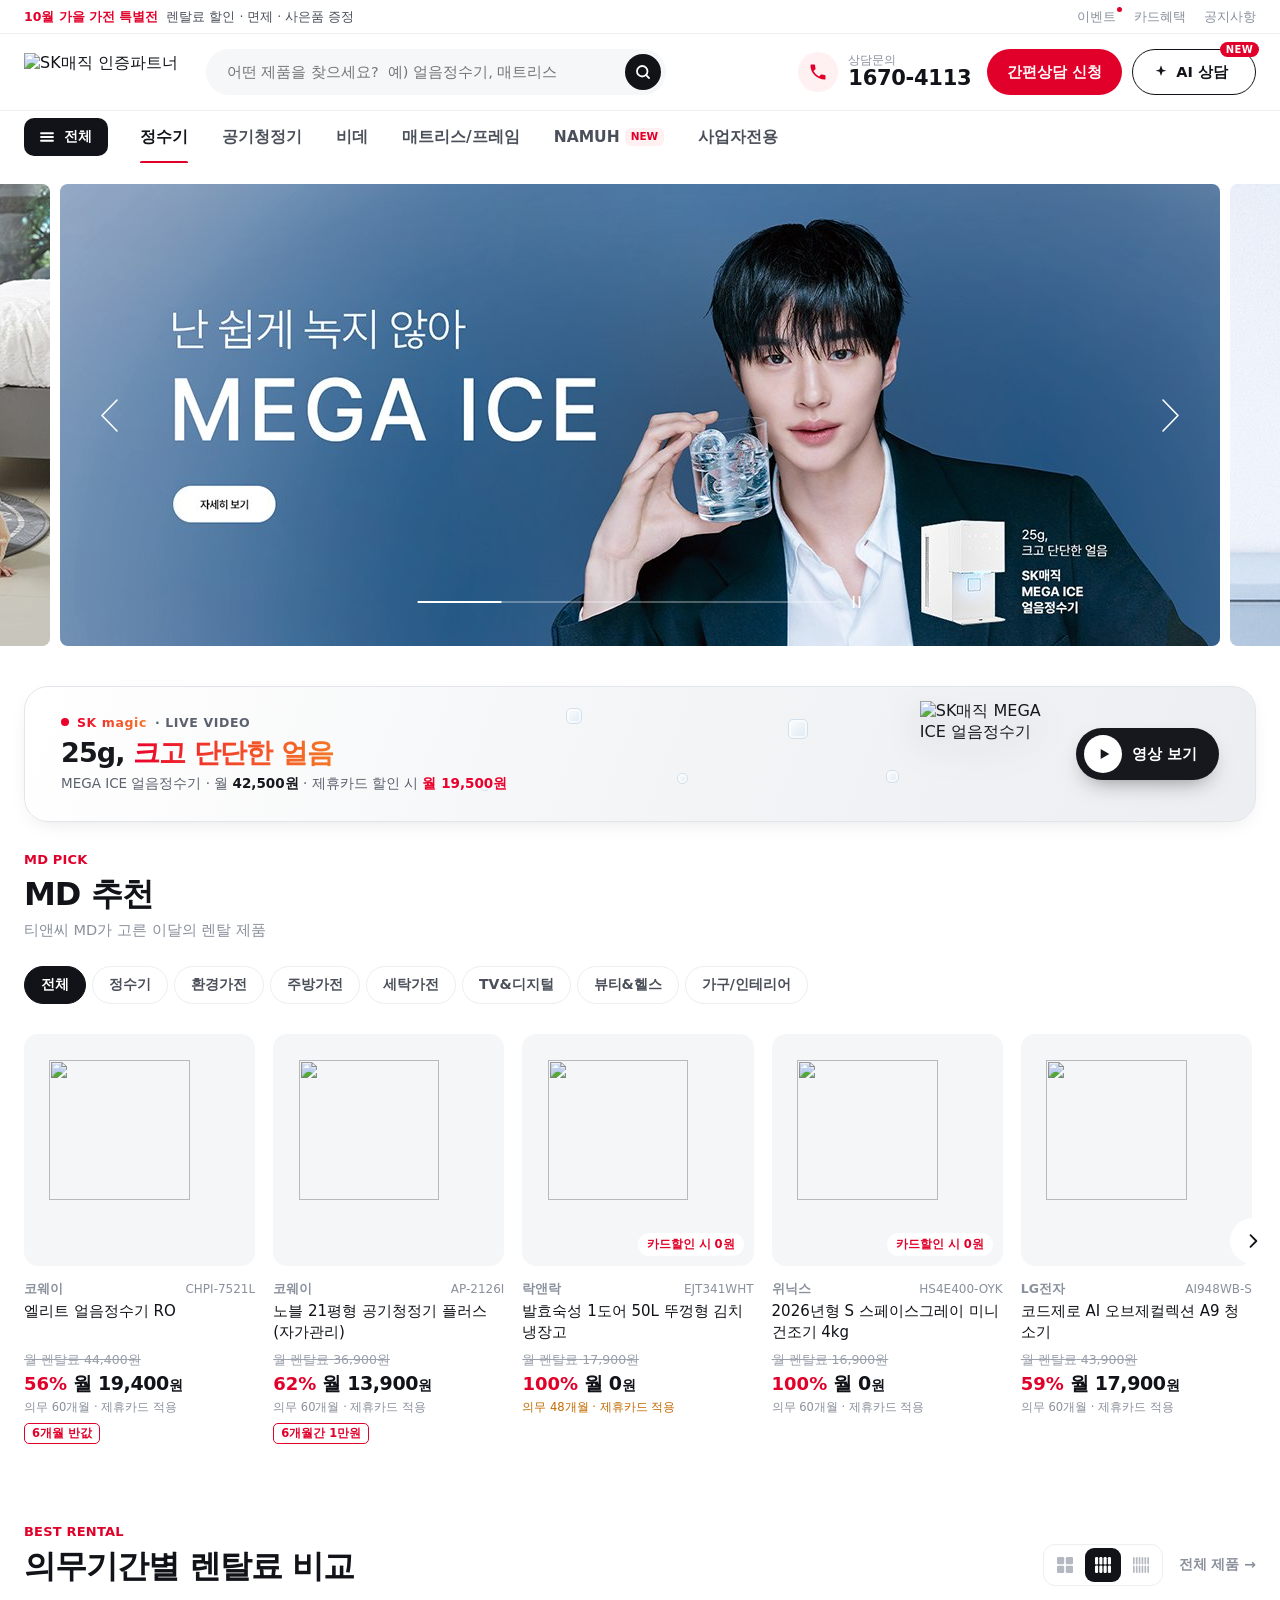
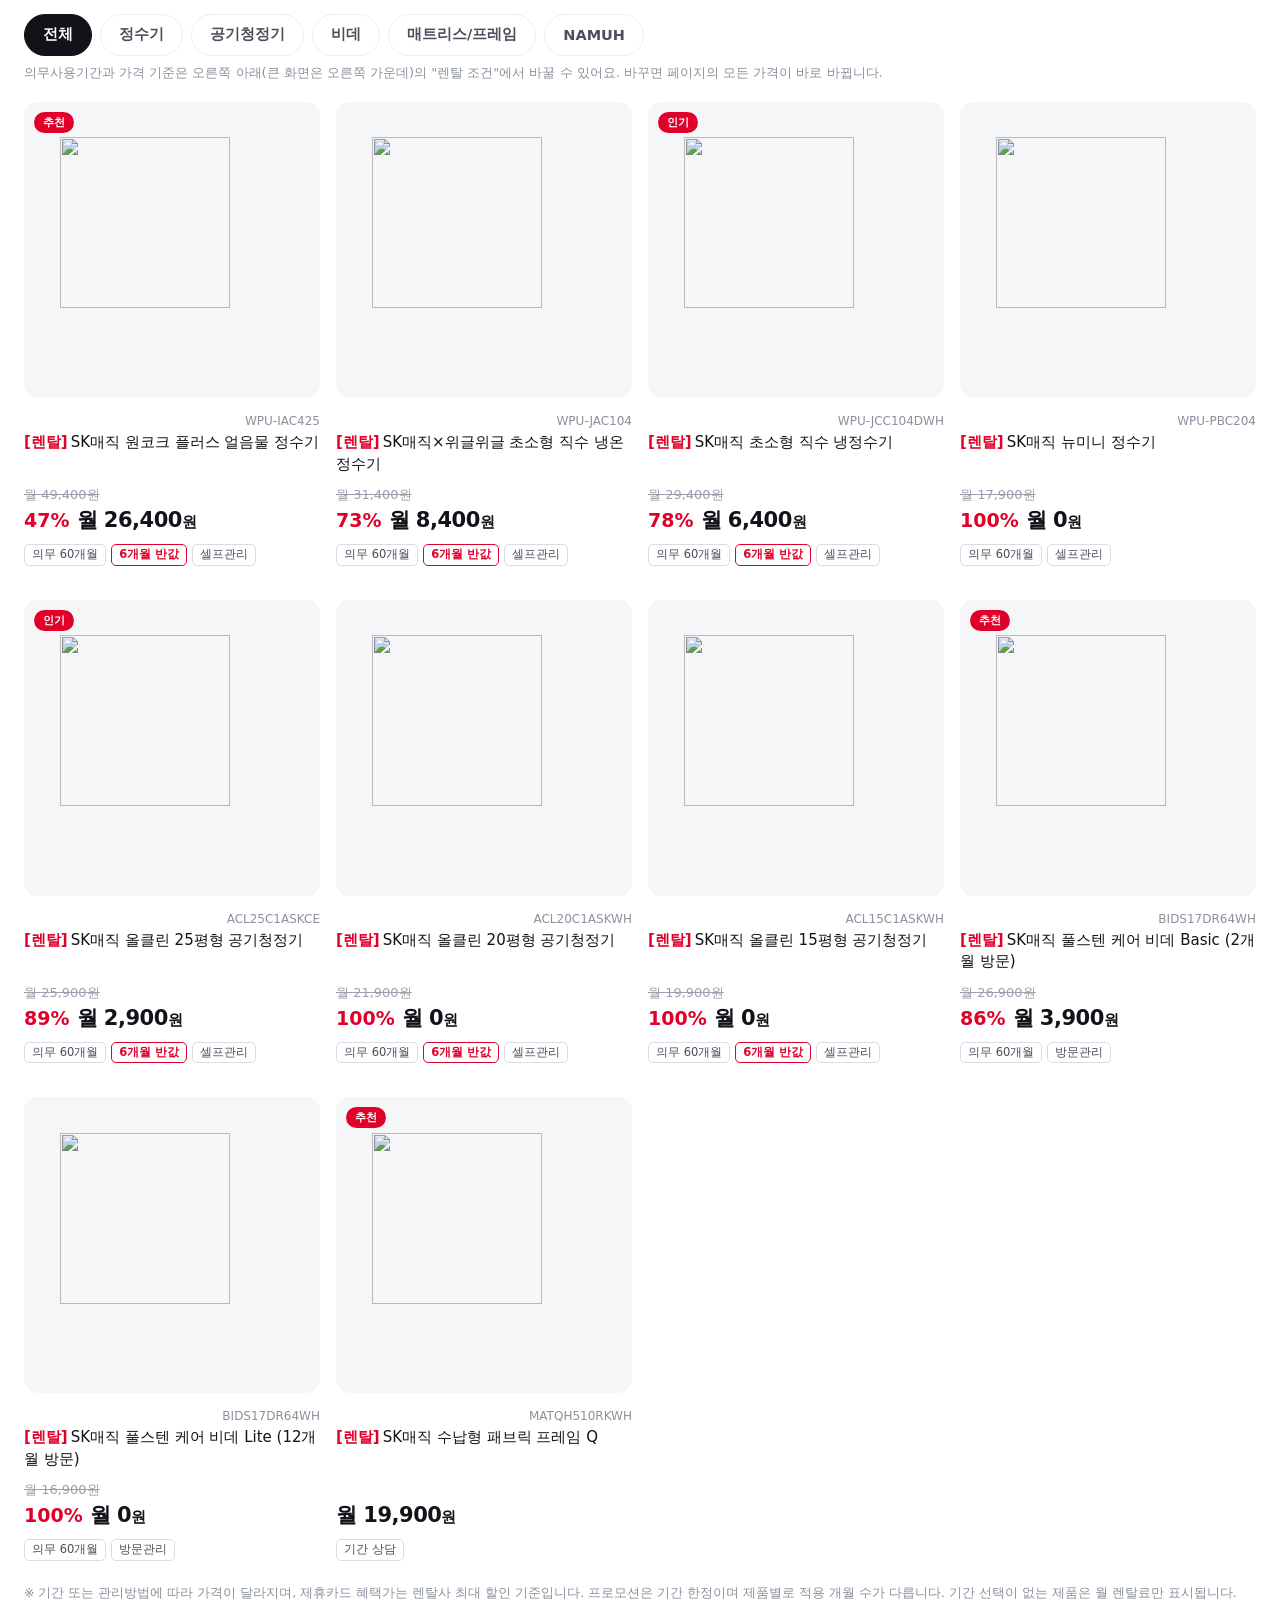
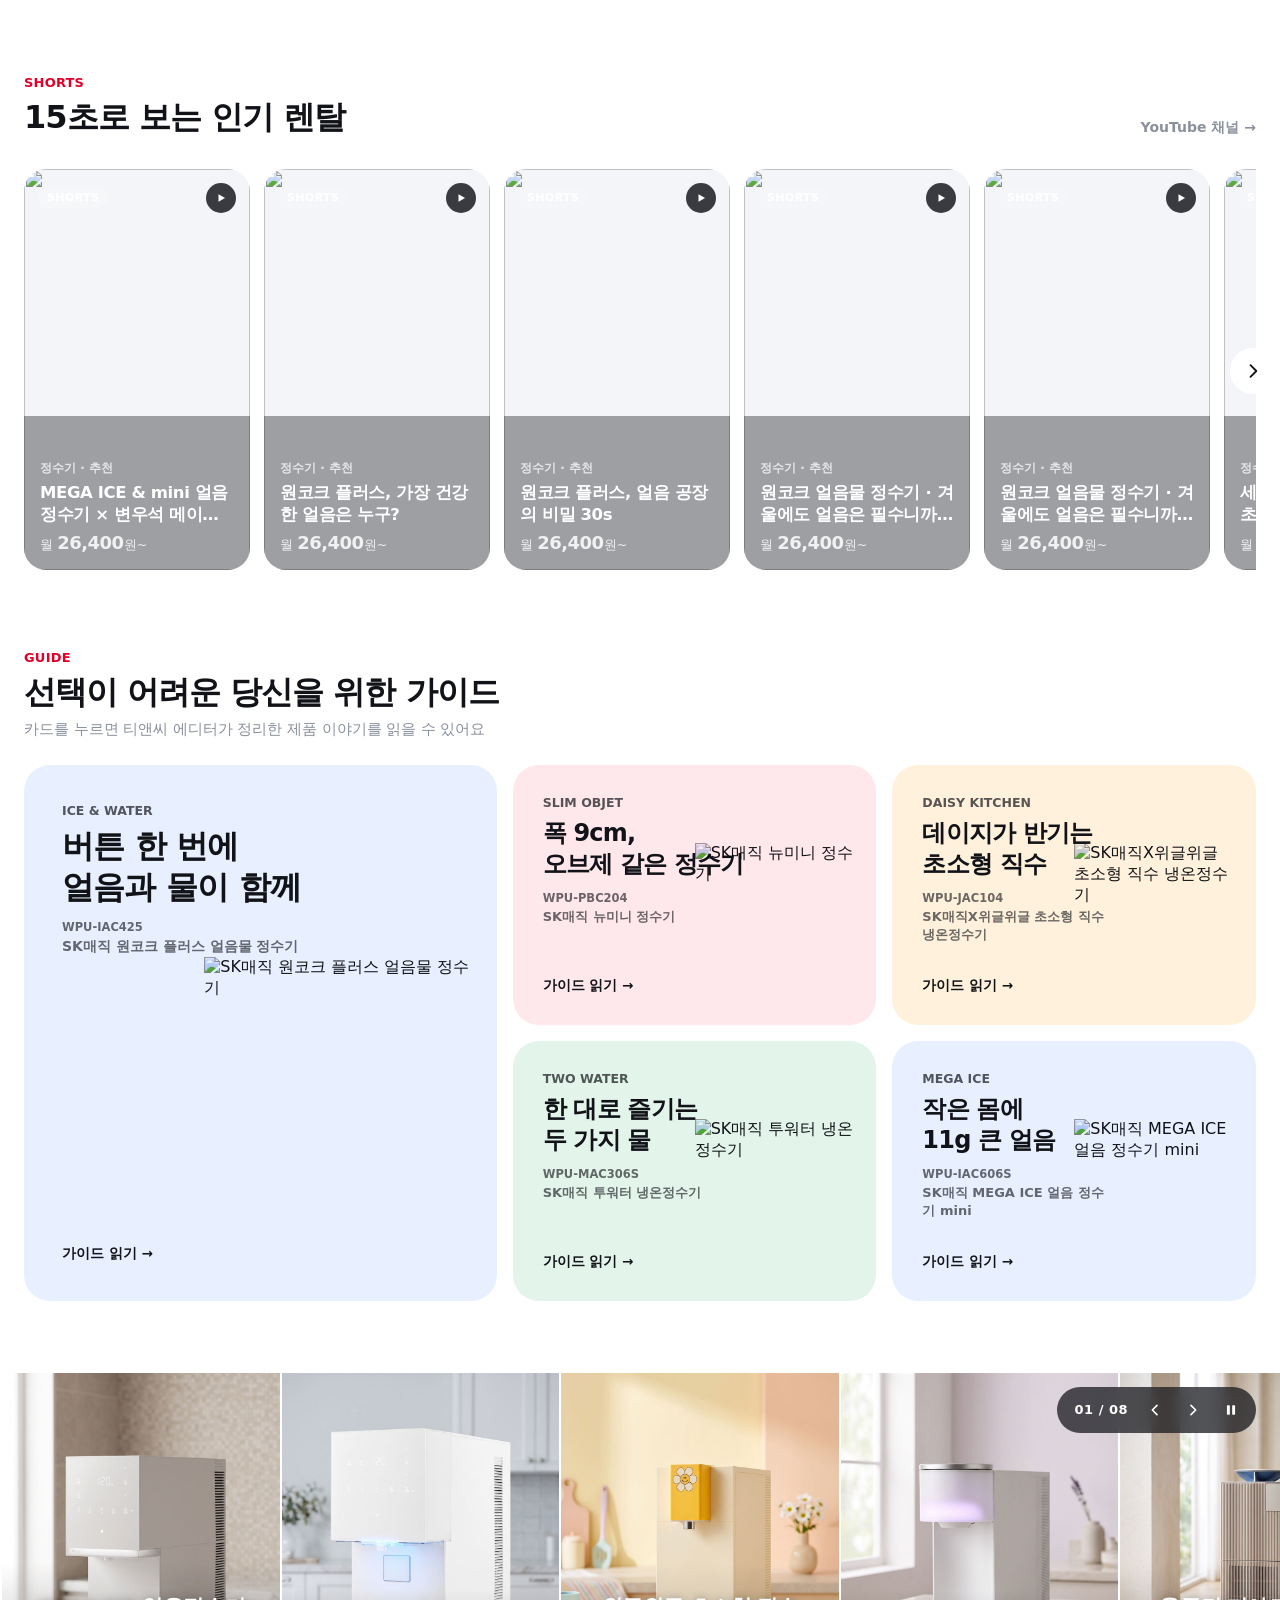
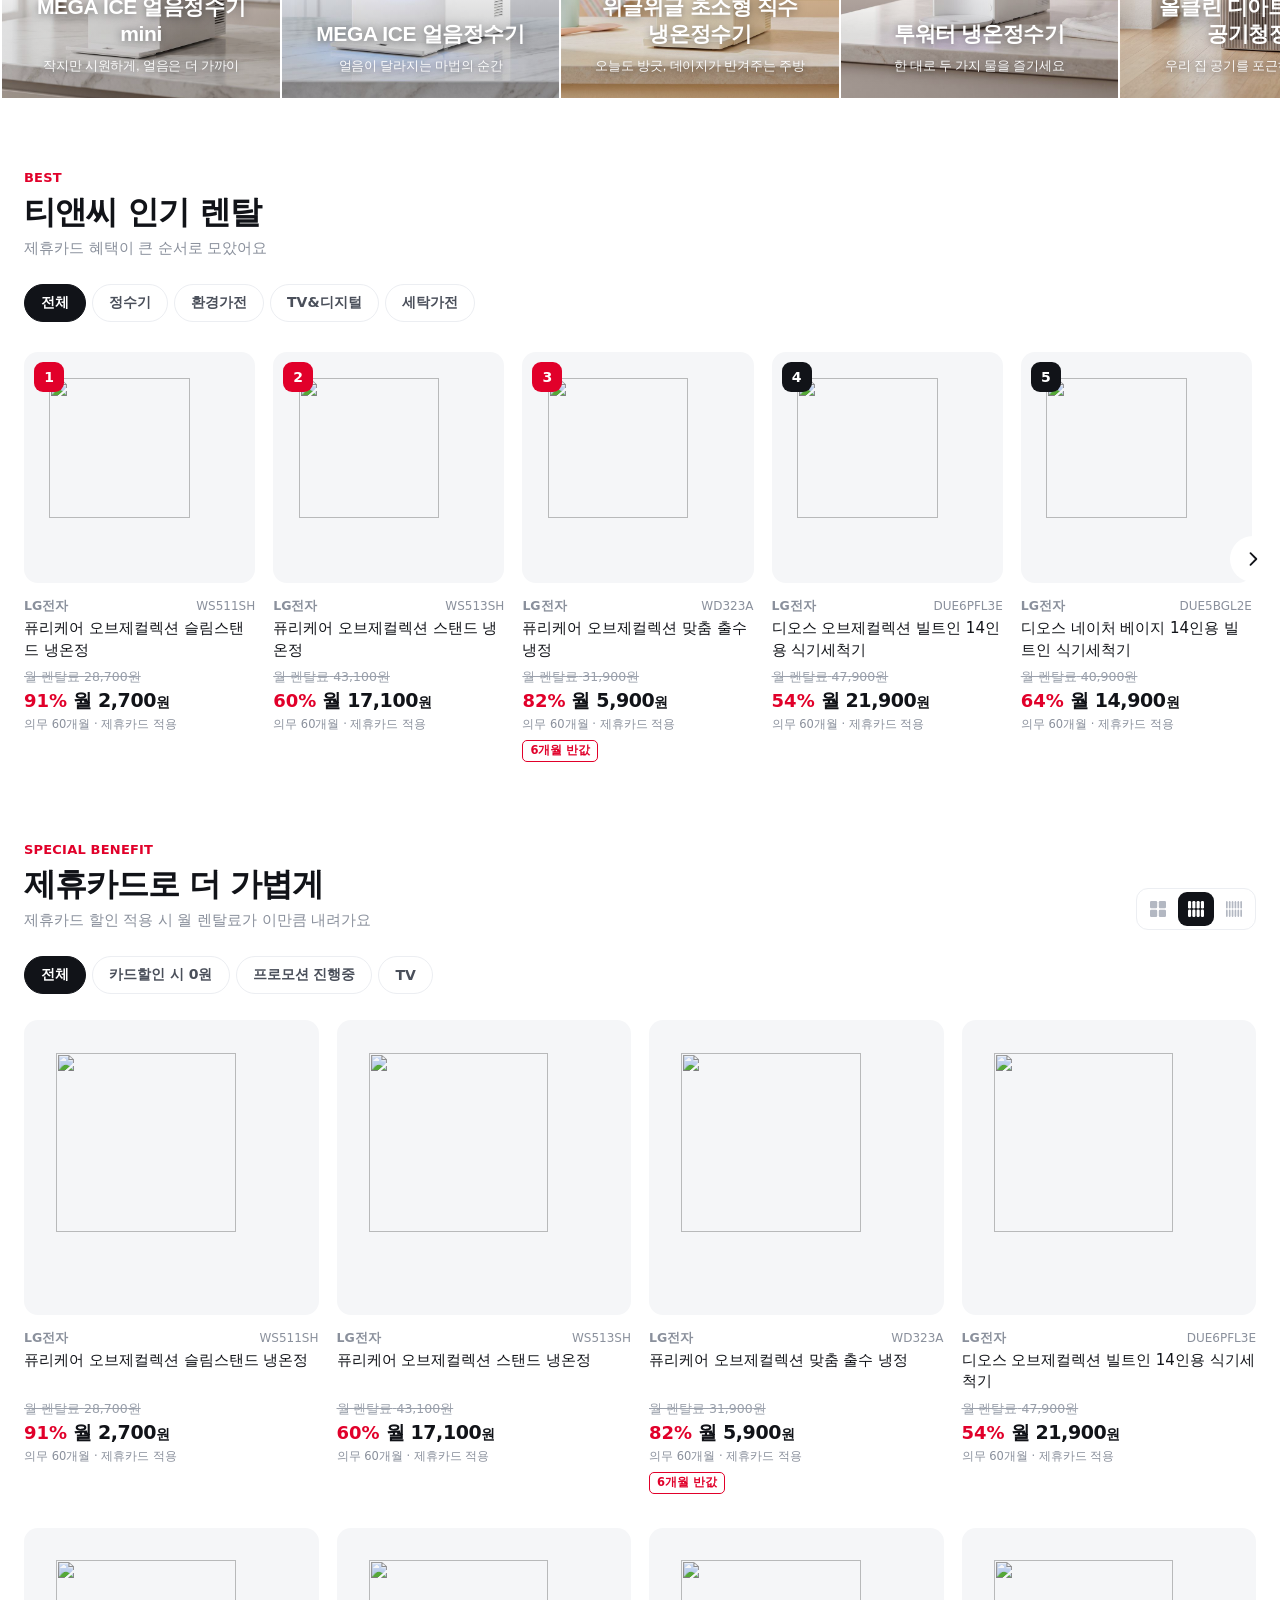
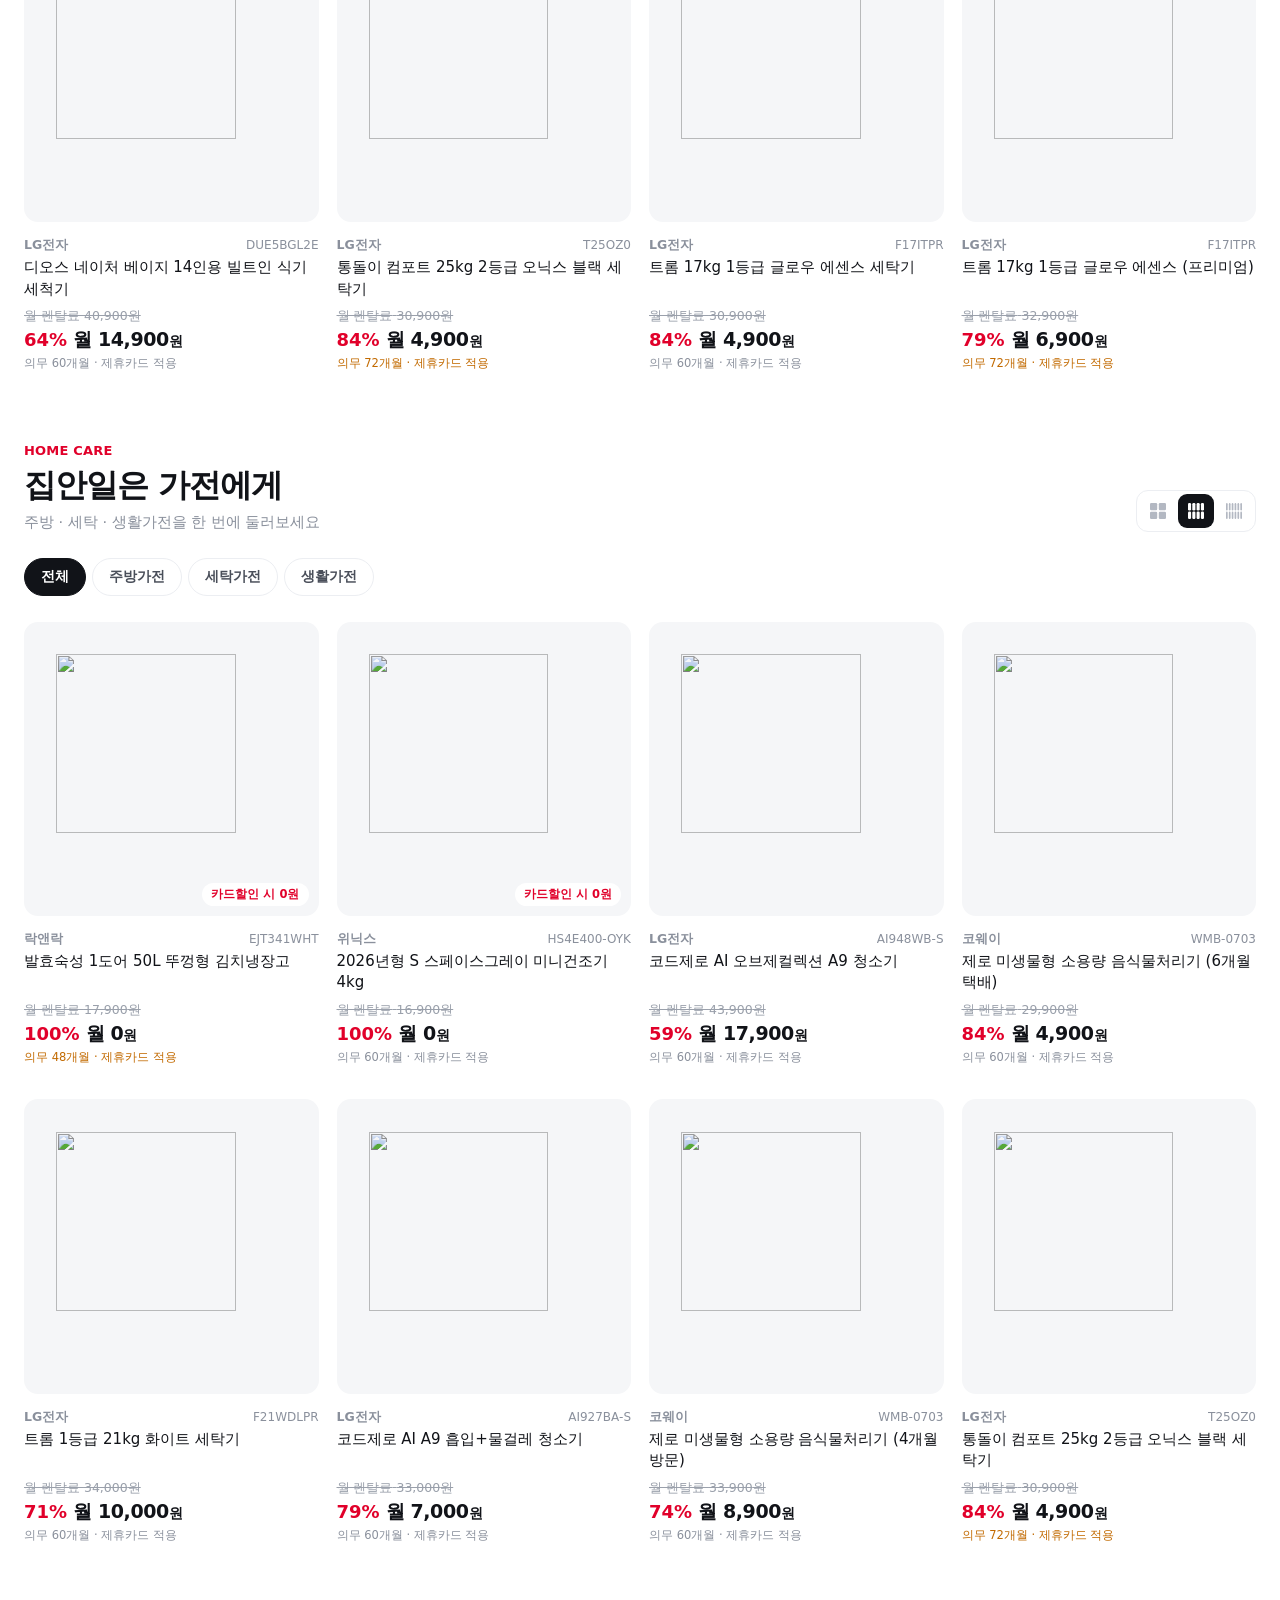
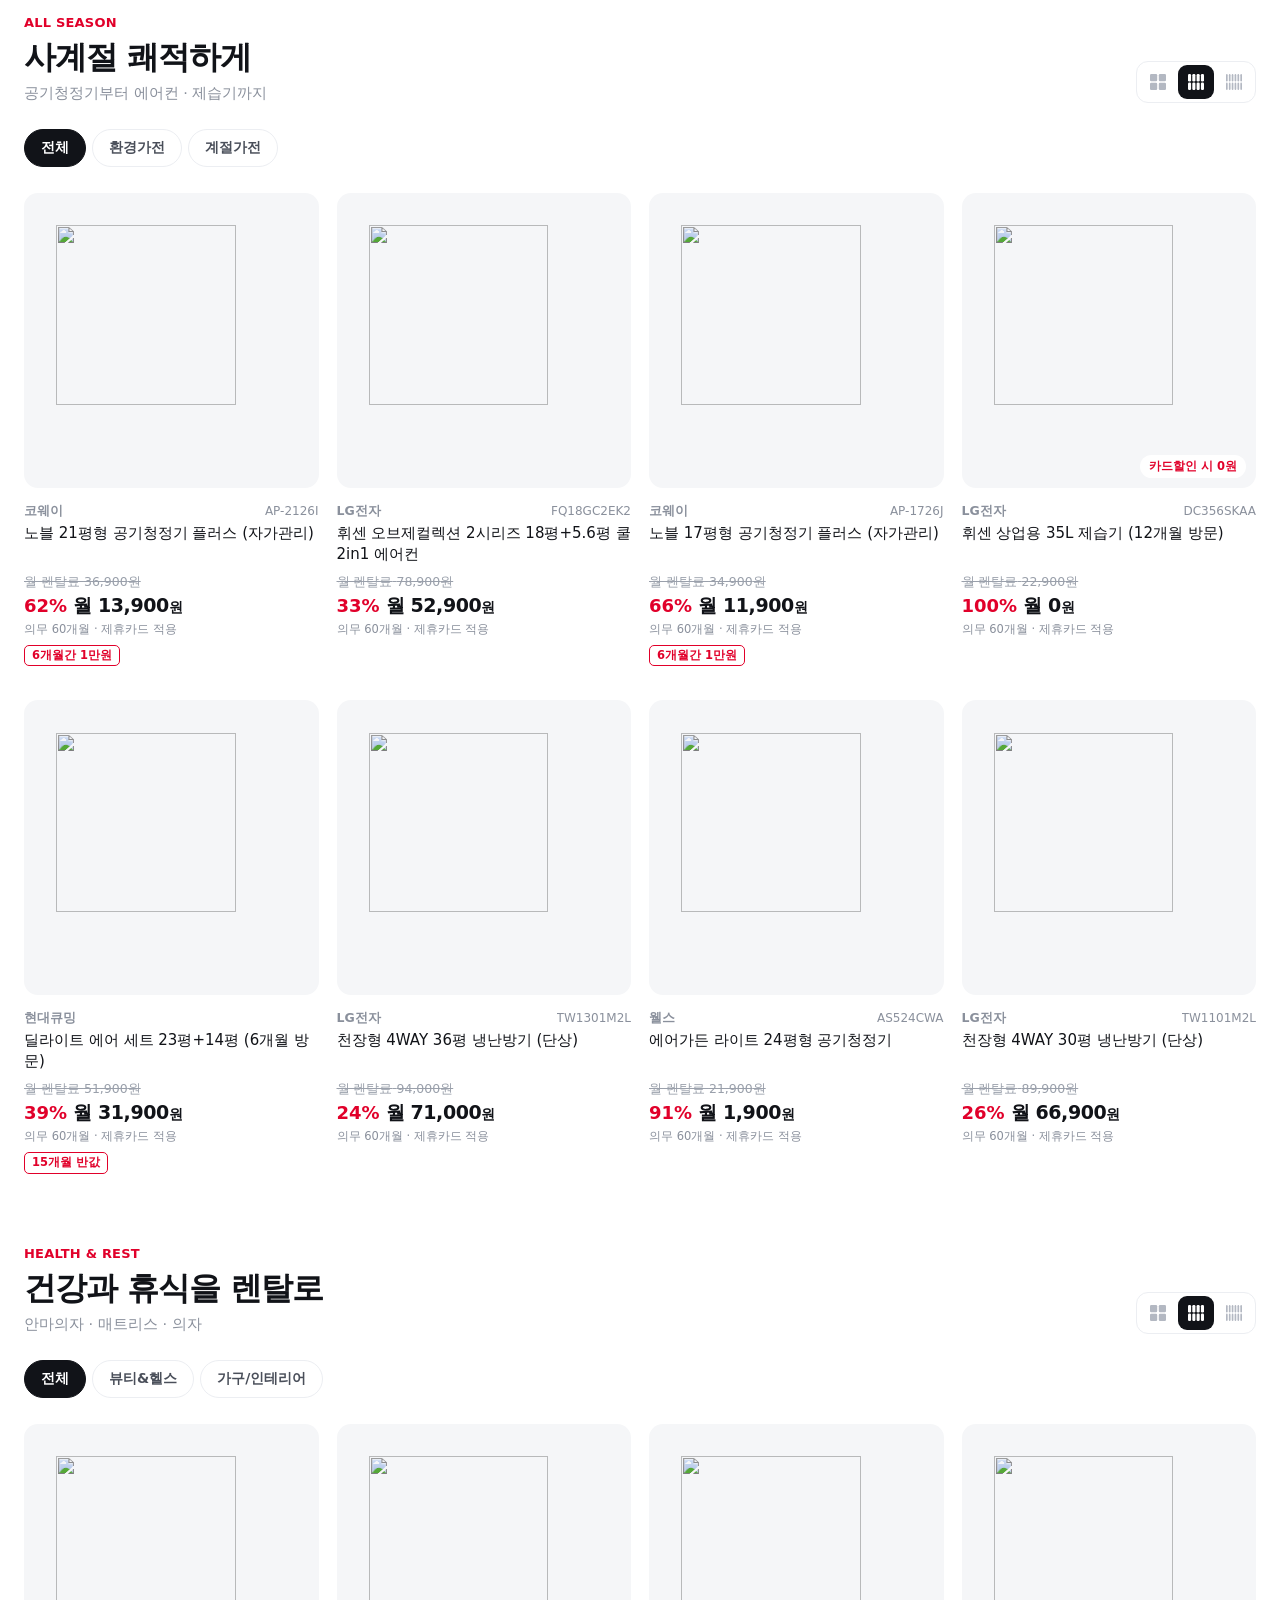
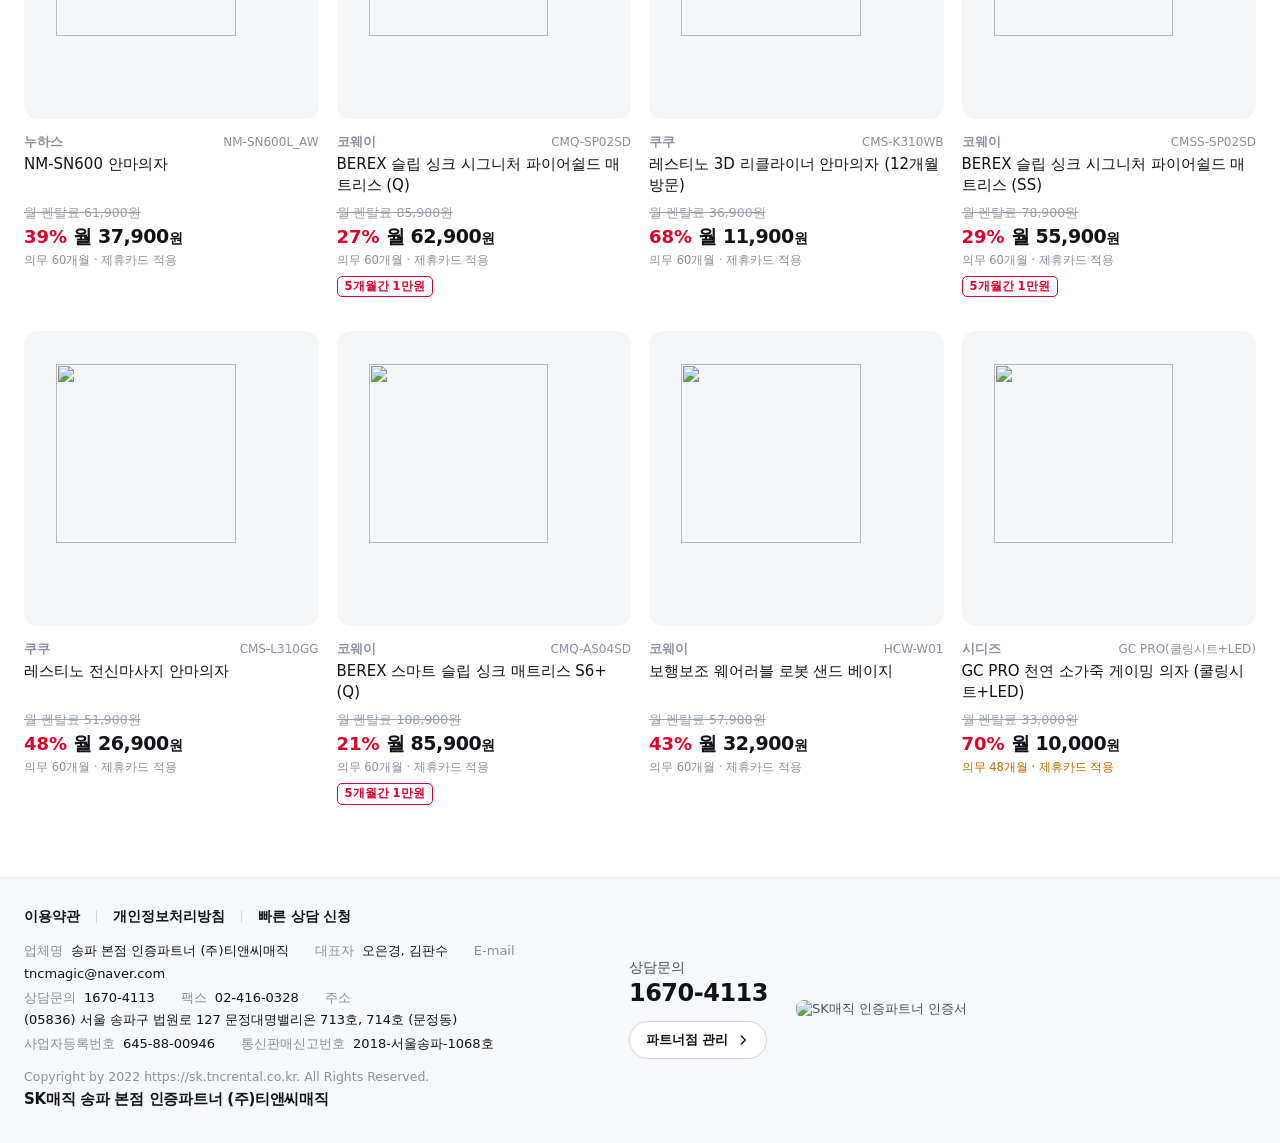
==== index.html @ 0b72f8fa "Mobile header and bottom bar redesign; fix PC footer breakage - Fix: the mobile 상담 sheet rendered un" ====
<!doctype html>
<html lang="ko">
<head>
<meta charset="utf-8">
<meta name="viewport" content="width=device-width,initial-scale=1">
<meta name="theme-color" content="#E1002A">
<link rel="icon" type="image/png" sizes="192x192" href="images/favicon.png">
<link rel="apple-touch-icon" href="images/favicon.png">
<meta property="og:type" content="website">
<meta property="og:site_name" content="SK매직 인증파트너 티앤씨렌탈">
<meta property="og:title" content="SK매직 인증파트너 - 티앤씨렌탈">
<meta property="og:description" content="정수기 · 공기청정기 · 비데 · 매트리스 렌탈, 의무사용기간별 월 렌탈료를 한눈에 비교하세요.">
<meta property="og:image" content="https://jinhyeong1991.github.io/TNC_SAMPLE_SITE/images/og-image.png">
<meta property="og:image:width" content="1200">
<meta property="og:image:height" content="630">
<meta property="og:url" content="https://jinhyeong1991.github.io/TNC_SAMPLE_SITE/">
<meta name="twitter:card" content="summary_large_image">
<meta name="twitter:image" content="https://jinhyeong1991.github.io/TNC_SAMPLE_SITE/images/og-image.png">
<title>SK매직 인증파트너 - 티앤씨렌탈</title>
<meta name="description" content="정수기·공기청정기·비데·매트리스 렌탈. 의무사용기간별 월 렌탈료를 한눈에 비교하세요.">
<link rel="stylesheet" href="https://cdn.jsdelivr.net/gh/orioncactus/pretendard@v1.3.9/dist/web/static/pretendard.css">
<link rel="preconnect" href="https://fonts.googleapis.com">
<link rel="preconnect" href="https://fonts.gstatic.com" crossorigin>
<link href="https://fonts.googleapis.com/css2?family=Jua&display=swap" rel="stylesheet">
<link rel="stylesheet" href="css/header.css?v=202610250227">
<link rel="stylesheet" href="css/main.css?v=202610250227">
<link rel="stylesheet" href="css/main-banner.css?v=202610250227">
<link rel="stylesheet" href="css/video-banner.css?v=202610250227">
<link rel="stylesheet" href="css/layout-switch.css?v=202610250227">
<link rel="stylesheet" href="css/guide-blog.css?v=202610250227">
</head>
<body class="has-mnav">

<header class="hd" id="hd">
  <!-- 1) utility row (PC) -->
  <div class="util">
    <div class="wrap">
      <div class="promo"><b>10월 가을 가전 특별전</b> 렌탈료 할인 · 면제 · 사은품 증정</div>
      <nav>
        <a class="dot" href="event.html">이벤트</a>
        <a href="card.html">카드혜택</a>
        <a href="notice.html">공지사항</a>
      </nav>
    </div>
  </div>

  <!-- 2) main row -->
  <div class="wrap main">
    <button class="icon-btn m-only" id="openDrawer" aria-label="메뉴">
      <svg width="24" height="24" viewBox="0 0 24 24" fill="none" stroke="currentColor" stroke-width="2.2" stroke-linecap="round"><path d="M4 7h16M4 12h16M4 17h16"/></svg>
    </button>

    <a class="logo" href="index.html"><img src="https://devadmin.tncrental.co.kr//uploads/company/C00019/xS9fvT0jk5.gif" alt="SK매직 인증파트너"></a>

    <form class="search" onsubmit="return false">
      <input type="text" id="hSearch" readonly placeholder="어떤 제품을 찾으세요?  예) 얼음정수기, 매트리스" aria-label="검색">
      <button aria-label="검색"><svg width="18" height="18" viewBox="0 0 24 24" fill="none" stroke="currentColor" stroke-width="2.4" stroke-linecap="round"><circle cx="11" cy="11" r="7"/><path d="m20 20-3.5-3.5"/></svg></button>
    </form>

    <div class="right">
      <div class="tel">
        <span class="ic"><svg width="20" height="20" viewBox="0 0 24 24" fill="currentColor"><path d="M6.6 10.8a15 15 0 0 0 6.6 6.6l2.2-2.2a1 1 0 0 1 1-.25 11.4 11.4 0 0 0 3.6.57 1 1 0 0 1 1 1V20a1 1 0 0 1-1 1A17 17 0 0 1 3 4a1 1 0 0 1 1-1h3.5a1 1 0 0 1 1 1c0 1.25.2 2.45.57 3.6a1 1 0 0 1-.25 1z"/></svg></span>
        <div><small>상담문의</small><strong>1670-4113</strong></div>
      </div>
      <button class="btn btn-red cta" data-open-consult>간편상담 신청</button>
      <button class="btn btn-ai" data-ai>
        <svg class="spark" viewBox="0 0 24 24" fill="currentColor"><path d="M12 2l2.2 6.3L20 10l-5.8 1.7L12 18l-2.2-6.3L4 10l5.8-1.7z"/></svg>AI 상담<span class="new">NEW</span>
      </button>
      <!-- mobile -->
      <button class="icon-btn m-only" id="mSearch" aria-label="검색">
        <svg width="22" height="22" viewBox="0 0 24 24" fill="none" stroke="currentColor" stroke-width="2.2" stroke-linecap="round"><circle cx="11" cy="11" r="7"/><path d="m20 20-3.5-3.5"/></svg>
      </button>
      <button class="icon-btn call m-only" data-open-consult aria-label="상담 신청">
        <svg width="20" height="20" viewBox="0 0 24 24" fill="currentColor"><path d="M6.6 10.8a15 15 0 0 0 6.6 6.6l2.2-2.2a1 1 0 0 1 1-.25 11.4 11.4 0 0 0 3.6.57 1 1 0 0 1 1 1V20a1 1 0 0 1-1 1A17 17 0 0 1 3 4a1 1 0 0 1 1-1h3.5a1 1 0 0 1 1 1c0 1.25.2 2.45.57 3.6a1 1 0 0 1-.25 1z"/></svg>
      </button>
    </div>
  </div>

  <!-- 3) category row -->
  <div class="cat">
    <div class="wrap">
      <button class="allbtn" id="allBtn"><svg width="18" height="18" viewBox="0 0 24 24" fill="none" stroke="currentColor" stroke-width="2.4" stroke-linecap="round"><path d="M4 7h16M4 12h16M4 17h16"/></svg>전체</button>
      <ul class="cat-list">
        <li data-mega="water"><a class="t on" href="goods.php?cate1=CA0087&depth=1">정수기</a></li>
        <li data-mega="air"><a class="t" href="goods.php?cate1=CA0088&depth=1">공기청정기</a></li>
        <li data-mega="bidet"><a class="t" href="goods.php?cate1=CA0089&depth=1">비데</a></li>
        <li data-mega="mat"><a class="t" href="goods.php?cate1=CA0092&depth=1">매트리스/프레임</a></li>
        <li data-mega="namuh"><a class="t" href="goods.php?cate1=CA0357&depth=1">NAMUH<span class="tag">NEW</span></a></li>
        <li data-mega="biz"><a class="t" href="goods.php?cate1=CA0361&depth=1">사업자전용</a></li>
      </ul>
    </div>
    <!-- mega panels are built from MEGA data in the script below -->
    <div id="megaRoot"></div>
  </div>

  <!-- quick consult popover / bottom sheet -->
  <div class="pop" id="pop" role="dialog" aria-label="간편상담">
    <h3>1분 만에 상담 신청</h3>
    <p class="s">이름과 연락처만 남기면 전문 상담사가 연락드려요.</p>
    <form id="consultForm" novalidate>
      <input class="field" id="cName" placeholder="이름" autocomplete="name">
      <input class="field" id="cTel" placeholder="연락처 (010-0000-0000)" inputmode="tel" autocomplete="tel">
      <label class="agree"><input type="checkbox" id="cAgree"> 개인정보 수집·이용에 동의합니다 <a href="#" data-terms>자세히보기</a></label>
      <button class="btn btn-red" type="submit">간편상담 신청하기</button>
    </form>
    <a class="call" href="tel:16704113">전화로 바로 상담하기 <b>1670-4113</b></a>
  </div>
</header>
<div class="hd-space" id="hdSpace"></div>
<div class="scrim" id="scrim"></div>

<!-- mobile drawer -->
<div class="drawer-scrim" id="dScrim"></div>
<aside class="drawer" id="drawer" aria-label="전체 메뉴">
  <div class="top"><a href="index.html"><img src="https://devadmin.tncrental.co.kr//uploads/company/C00019/xS9fvT0jk5.gif" alt="SK매직 인증파트너"></a>
    <button class="icon-btn" id="closeDrawer" aria-label="닫기"><svg width="22" height="22" viewBox="0 0 24 24" fill="none" stroke="currentColor" stroke-width="2.2" stroke-linecap="round"><path d="M6 6l12 12M18 6 6 18"/></svg></button></div>
  <div class="body">
    <details open><summary>정수기</summary><a class="lnk" href="#">얼음정수기</a><a class="lnk" href="#">냉온정수기</a><a class="lnk" href="#">냉정수기</a><a class="lnk" href="#">일반정수기</a></details>
    <a class="plain" href="#">공기청정기</a>
    <a class="plain" href="#">비데</a>
    <details><summary>매트리스/프레임</summary><a class="lnk" href="#">SS (슈퍼싱글)</a><a class="lnk" href="#">Q (퀸)</a><a class="lnk" href="#">K (킹)</a></details>
    <a class="plain" href="#">NAMUH</a>
    <a class="plain" href="#">사업자전용</a>
    <div style="height:14px"></div>
    <a class="lnk" href="event.html">이벤트</a><a class="lnk" href="card.html">카드혜택</a><a class="lnk" href="notice.html">공지사항</a>
  </div>
  <div class="foot">
    <a class="btn btn-ai" href="tel:16704113">전화 1670-4113</a>
    <button class="btn btn-red" data-open-consult data-from-drawer>간편상담</button>
  </div>
</aside>


<main>
  <h1 class="sr-only">SK매직 인증파트너 티앤씨렌탈 - 정수기·공기청정기·비데·매트리스 렌탈</h1>

  <!-- 메인 배너 (코웨이형): css/main-banner.css, js/main-banner.js, 데이터 js/main-banner-data.js -->
  <section class="mb" id="mbanner" aria-label="메인 배너" aria-roledescription="carousel">
    <div class="mb-track"></div>
    <button class="mb-arr mb-prev" type="button" aria-label="이전 배너"><svg width="19" height="35" viewBox="0 0 19 35" fill="none" stroke="currentColor" stroke-width="1.6" stroke-linecap="round" stroke-linejoin="round"><path d="M17 2 2 17.5 17 33"/></svg></button>
    <button class="mb-arr mb-next" type="button" aria-label="다음 배너"><svg width="19" height="35" viewBox="0 0 19 35" fill="none" stroke="currentColor" stroke-width="1.6" stroke-linecap="round" stroke-linejoin="round"><path d="m2 2 15 15.5L2 33"/></svg></button>
    <div class="mb-ctrl">
      <span class="mb-bar"><span class="mb-fill"></span></span>
      <button class="mb-play" type="button" aria-label="일시정지"><svg class="i-pause" width="8" height="12" viewBox="0 0 8 12" fill="currentColor"><rect width="2" height="12"/><rect x="6" width="2" height="12"/></svg><svg class="i-play" width="10" height="12" viewBox="0 0 10 12" fill="currentColor"><path d="M0 0v12l10-6z"/></svg></button>
    </div>
  </section>

  <!-- 영상 띠배너: 오버/탭하면 커지며 영상 + 제품 포인트 패널이 펼쳐짐 (css/video-banner.css, js/video-banner.js) -->
  <section class="vb" id="vbanner" data-video="V8wzkhI5WnU" aria-label="SK매직 MEGA ICE 얼음정수기 영상">
    <div class="vb-in">
      <button class="vb-bar" type="button" aria-expanded="false" aria-controls="vbStage">
        <span class="vb-glow" aria-hidden="true"></span>
        <span class="vb-ice" aria-hidden="true"><i></i><i></i><i></i><i></i><i></i></span>
        <span class="vb-copy">
          <em class="vb-eb"><i class="vb-live"></i><b>SK magic</b> · LIVE VIDEO</em>
          <strong class="vb-tt">25g, <b>크고 단단한 얼음</b></strong>
          <span class="vb-st">MEGA ICE 얼음정수기 · 월 <span class="vb-price">42,500원</span> <span class="vb-hide-m">· 제휴카드 할인 시 </span><span class="vb-card vb-hide-m">월 19,500원</span></span>
        </span>
        <span class="vb-prod"><img src="https://static.skmagic.com/image/goods/G000069846/G000069846_2.png" alt="SK매직 MEGA ICE 얼음정수기"></span>
        <span class="vb-play"><span class="vb-play-ic"><svg width="16" height="16" viewBox="0 0 24 24"><path d="M7 4.5v15l13-7.5z"/></svg></span><span class="vb-play-tx">영상 보기</span></span>
      </button>
      <div class="vb-stage" id="vbStage" role="region" aria-label="MEGA ICE 얼음정수기 영상과 제품 포인트">
        <div class="vb-stage-in">
          <div class="vb-panel">
            <div class="vb-video">
              <img class="vb-poster" src="https://i.ytimg.com/vi/V8wzkhI5WnU/hqdefault.jpg" alt="">
              <div id="vbPlayer"></div>
              <button class="vb-unmute" type="button"><svg width="18" height="18" viewBox="0 0 24 24" fill="currentColor"><path d="M4 9v6h4l5 4V5L8 9H4zm12.5 3a4.5 4.5 0 0 0-2.5-4v8a4.5 4.5 0 0 0 2.5-4zM14 3.2v2.1a7 7 0 0 1 0 13.4v2.1a9 9 0 0 0 0-17.6z"/></svg>소리 켜기</button>
            </div>
            <div class="vb-chat">
              <div class="vb-chat-h">
                <span class="ttl"><span class="vb-badge">POINT</span>이런 점이 좋아요</span>
              </div>
              <div class="vb-msgs" aria-live="off"></div>
              <div class="vb-chat-f">
                <a class="vb-cta" href="https://sk.tncrental.co.kr/shop/goods_view.php?goods=G050261" target="_blank" rel="noopener">렌탈 신청하기</a>
                <button class="vb-like" type="button" aria-label="좋아요">❤️</button>
              </div>
            </div>
            <button class="vb-close" type="button" aria-label="영상 닫기"><svg width="18" height="18" viewBox="0 0 24 24" fill="none" stroke="currentColor" stroke-width="2.4" stroke-linecap="round"><path d="M6 6l12 12M18 6 6 18"/></svg></button>
          </div>
        </div>
      </div>
    </div>
  </section>

  <section class="sec reveal" id="md">
    <div class="sec-hc"><span class="eb">MD PICK</span><h2>MD 추천</h2><p>티앤씨 MD가 고른 이달의 렌탈 제품</p></div>
    <div class="tabs-c" id="mdTabs"></div>
    <div class="rail-wrap">
      <button class="rail-btn prev" id="mdPrev" aria-label="이전" disabled><svg width="20" height="20" viewBox="0 0 24 24" fill="none" stroke="currentColor" stroke-width="2.2" stroke-linecap="round" stroke-linejoin="round"><path d="m15 5-7 7 7 7"/></svg></button>
      <div class="rail ac-rail" id="mdRail"></div>
      <button class="rail-btn next" id="mdNext" aria-label="다음"><svg width="20" height="20" viewBox="0 0 24 24" fill="none" stroke="currentColor" stroke-width="2.2" stroke-linecap="round" stroke-linejoin="round"><path d="m9 5 7 7-7 7"/></svg></button>
    </div>
  </section>

  <section class="sec reveal" id="products">
    <div class="sec-h"><div><span class="eb">BEST RENTAL</span><h2>의무기간별 렌탈료 비교</h2></div><div class="lsw-r"><div class="lsw" data-target="#pg" data-key="main-pg" data-pc="4" data-m="2"></div><a class="more" href="https://sk.tncrental.co.kr/shop/goods.php?cate1=CA0087&depth=1">전체 제품 →</a></div></div>
    <div class="ptabs" id="ptabs"></div>
    <p class="phint">의무사용기간과 가격 기준은 오른쪽 아래(큰 화면은 오른쪽 가운데)의 "렌탈 조건"에서 바꿀 수 있어요. 바꾸면 페이지의 모든 가격이 바로 바뀝니다.</p>
    <div class="pg" id="pg"></div>
    <p class="pnote">※ 기간 또는 관리방법에 따라 가격이 달라지며, 제휴카드 혜택가는 렌탈사 최대 할인 기준입니다. 프로모션은 기간 한정이며 제품별로 적용 개월 수가 다릅니다. 기간 선택이 없는 제품은 월 렌탈료만 표시됩니다.</p>
  </section>

  <section class="sec reveal" id="shorts">
    <div class="sec-h"><div><span class="eb">SHORTS</span><h2>15초로 보는 인기 렌탈</h2></div><a class="more" id="ytMore" href="#" target="_blank" rel="noopener" hidden>YouTube 채널 →</a></div>
    <div class="rail-wrap">
      <button class="rail-btn prev" id="railPrev" aria-label="이전" disabled><svg width="20" height="20" viewBox="0 0 24 24" fill="none" stroke="currentColor" stroke-width="2.2" stroke-linecap="round" stroke-linejoin="round"><path d="m15 5-7 7 7 7"/></svg></button>
      <div class="rail" id="rail"></div>
      <button class="rail-btn next" id="railNext" aria-label="다음"><svg width="20" height="20" viewBox="0 0 24 24" fill="none" stroke="currentColor" stroke-width="2.2" stroke-linecap="round" stroke-linejoin="round"><path d="m9 5 7 7-7 7"/></svg></button>
    </div>
  </section>

  <section class="sec reveal" id="guide">
    <div class="sec-hc"><span class="eb">GUIDE</span><h2>선택이 어려운 당신을 위한 가이드</h2><p>카드를 누르면 티앤씨 에디터가 정리한 제품 이야기를 읽을 수 있어요</p></div>
    <div class="mosaic gb-mosaic">
      <a class="mt big c1" href="https://sk.tncrental.co.kr/shop/goods_view.php?goods=G050304" data-blog="onecock">
        <div class="tx"><em>ICE &amp; WATER</em><h3>버튼 한 번에<br>얼음과 물이 함께</h3><p class="gb-nm"><span class="gb-md">WPU-IAC425</span>SK매직 원코크 플러스 얼음물 정수기</p></div>
        <span class="lk">가이드 읽기 →</span>
        <div class="pi"><img alt="SK매직 원코크 플러스 얼음물 정수기" src="https://devadmin.tncrental.co.kr//uploads/goods/G050304/f2U20naP2O.gif"></div>
      </a>
      <a class="mt c2" href="https://sk.tncrental.co.kr/shop/goods_view.php?goods=G050306" data-blog="newmini">
        <div class="tx"><em>SLIM OBJET</em><h3>폭 9cm,<br>오브제 같은 정수기</h3><p class="gb-nm"><span class="gb-md">WPU-PBC204</span>SK매직 뉴미니 정수기</p></div>
        <span class="lk">가이드 읽기 →</span>
        <div class="pi"><img alt="SK매직 뉴미니 정수기" src="https://devadmin.tncrental.co.kr//uploads/goods/G050306/8iKt4EbOQV.gif"></div>
      </a>
      <a class="mt c3" href="https://sk.tncrental.co.kr/shop/goods_view.php?goods=G050303" data-blog="wiggle">
        <div class="tx"><em>DAISY KITCHEN</em><h3>데이지가 반기는<br>초소형 직수</h3><p class="gb-nm"><span class="gb-md">WPU-JAC104</span>SK매직X위글위글 초소형 직수 냉온정수기</p></div>
        <span class="lk">가이드 읽기 →</span>
        <div class="pi"><img alt="SK매직X위글위글 초소형 직수 냉온정수기" src="https://devadmin.tncrental.co.kr//uploads/goods/G050303/yckQ7nbMuC.png"></div>
      </a>
      <a class="mt c4" href="https://sk.tncrental.co.kr/shop/goods_view.php?goods=G050263" data-blog="twowater">
        <div class="tx"><em>TWO WATER</em><h3>한 대로 즐기는<br>두 가지 물</h3><p class="gb-nm"><span class="gb-md">WPU-MAC306S</span>SK매직 투워터 냉온정수기</p></div>
        <span class="lk">가이드 읽기 →</span>
        <div class="pi"><img alt="SK매직 투워터 냉온정수기" src="https://devadmin.tncrental.co.kr//uploads/goods/G050263/P72I5aUsOI.png"></div>
      </a>
      <a class="mt c1" href="https://sk.tncrental.co.kr/shop/goods_view.php?goods=G050262" data-blog="megamini">
        <div class="tx"><em>MEGA ICE</em><h3>작은 몸에<br>11g 큰 얼음</h3><p class="gb-nm"><span class="gb-md">WPU-IAC606S</span>SK매직 MEGA ICE 얼음 정수기 mini</p></div>
        <span class="lk">가이드 읽기 →</span>
        <div class="pi"><img alt="SK매직 MEGA ICE 얼음 정수기 mini" src="https://devadmin.tncrental.co.kr//uploads/goods/G050262/THpMrZwe2E.gif"></div>
      </a>
    </div>
  </section>

  <!-- 카드형 슬라이드 (기존 메인 슬라이드를 인기 렌탈 위로 이동): js/hero.js, 데이터 js/hero-slides.js -->
  <section class="h2" id="hero2" aria-label="추천 제품 슬라이드">
    <div class="h2-track"></div>
    <div class="h2-ctrl">
      <span class="h2-cnt">01 / 24</span>
      <button class="h2-prev" type="button" aria-label="이전"><svg width="16" height="16" viewBox="0 0 24 24" fill="none" stroke="currentColor" stroke-width="2.4" stroke-linecap="round" stroke-linejoin="round"><path d="m15 5-7 7 7 7"/></svg></button>
      <button class="h2-next" type="button" aria-label="다음"><svg width="16" height="16" viewBox="0 0 24 24" fill="none" stroke="currentColor" stroke-width="2.4" stroke-linecap="round" stroke-linejoin="round"><path d="m9 5 7 7-7 7"/></svg></button>
      <button class="h2-play" type="button" aria-label="일시정지"><svg class="i-pause" width="14" height="14" viewBox="0 0 24 24" fill="currentColor"><rect x="5" y="4" width="5" height="16" rx="1"/><rect x="14" y="4" width="5" height="16" rx="1"/></svg><svg class="i-play" width="14" height="14" viewBox="0 0 24 24" fill="currentColor"><path d="M7 4.5v15l13-7.5z"/></svg></button>
    </div>
  </section>

  <section class="sec reveal" id="best">
    <div class="sec-hc"><span class="eb">BEST</span><h2>티앤씨 인기 렌탈</h2><p>제휴카드 혜택이 큰 순서로 모았어요</p></div>
    <div class="tabs-c" id="bestTabs"></div>
    <div class="rail-wrap">
      <button class="rail-btn prev" id="bestPrev" aria-label="이전" disabled><svg width="20" height="20" viewBox="0 0 24 24" fill="none" stroke="currentColor" stroke-width="2.2" stroke-linecap="round" stroke-linejoin="round"><path d="m15 5-7 7 7 7"/></svg></button>
      <div class="rail ac-rail" id="bestRail"></div>
      <button class="rail-btn next" id="bestNext" aria-label="다음"><svg width="20" height="20" viewBox="0 0 24 24" fill="none" stroke="currentColor" stroke-width="2.2" stroke-linecap="round" stroke-linejoin="round"><path d="m9 5 7 7-7 7"/></svg></button>
    </div>
  </section>

  <section class="sec reveal" id="benefit">
    <div class="sec-hc lsw-head"><div><span class="eb">SPECIAL BENEFIT</span><h2>제휴카드로 더 가볍게</h2><p>제휴카드 할인 적용 시 월 렌탈료가 이만큼 내려가요</p></div><div class="lsw" data-target="#bnGrid" data-key="main-bn" data-pc="4" data-m="2"></div></div>
    <div class="tabs-c" id="bnTabs"></div>
    <div class="ac-grid" id="bnGrid"></div>
  </section>

  <section class="sec reveal" id="cur1">
    <div class="sec-hc lsw-head"><div><span class="eb">HOME CARE</span><h2>집안일은 가전에게</h2><p>주방 · 세탁 · 생활가전을 한 번에 둘러보세요</p></div><div class="lsw" data-target="#c1Grid" data-key="main-c1" data-pc="4" data-m="2"></div></div>
    <div class="tabs-c" id="c1Tabs"></div>
    <div class="ac-grid" id="c1Grid"></div>
  </section>

  <section class="sec reveal" id="cur2">
    <div class="sec-hc lsw-head"><div><span class="eb">ALL SEASON</span><h2>사계절 쾌적하게</h2><p>공기청정기부터 에어컨 · 제습기까지</p></div><div class="lsw" data-target="#c2Grid" data-key="main-c2" data-pc="4" data-m="2"></div></div>
    <div class="tabs-c" id="c2Tabs"></div>
    <div class="ac-grid" id="c2Grid"></div>
  </section>

  <section class="sec reveal" id="cur3">
    <div class="sec-hc lsw-head"><div><span class="eb">HEALTH &amp; REST</span><h2>건강과 휴식을 렌탈로</h2><p>안마의자 · 매트리스 · 의자</p></div><div class="lsw" data-target="#c3Grid" data-key="main-c3" data-pc="4" data-m="2"></div></div>
    <div class="tabs-c" id="c3Tabs"></div>
    <div class="ac-grid" id="c3Grid"></div>
  </section>

</main>

<footer class="ft2">
  <div class="mw">
    <div class="ft2-grid">
      <div class="ft2-l">
        <ul class="ft2-links"><li><a href="#">이용약관</a></li><li><a href="#">개인정보처리방침</a></li><li><a href="#" data-open-consult>빠른 상담 신청</a></li></ul>
        <dl class="ft2-info">
          <div><dt>업체명</dt><dd>송파 본점 인증파트너 (주)티앤씨매직</dd><dt>대표자</dt><dd>오은경, 김판수</dd><dt>E-mail</dt><dd>tncmagic@naver.com</dd></div>
          <div><dt>상담문의</dt><dd>1670-4113</dd><dt>팩스</dt><dd>02-416-0328</dd><dt>주소</dt><dd>(05836) 서울 송파구 법원로 127 문정대명밸리온 713호, 714호 (문정동)</dd></div>
          <div><dt>사업자등록번호</dt><dd>645-88-00946</dd><dt>통신판매신고번호</dt><dd>2018-서울송파-1068호</dd></div>
        </dl>
        <p class="ft2-copy">Copyright by 2022 https://sk.tncrental.co.kr. All Rights Reserved.</p>
        <p class="ft2-name">SK매직 송파 본점 인증파트너 (주)티앤씨매직</p>
      </div>
      <div class="ft2-r">
        <img class="ft2-cert" alt="SK매직 인증파트너 인증서" loading="lazy" src="https://devadmin.tncrental.co.kr/uploads/company/C00019/eKOWVMtUYB.gif">
        <div class="ft2-call"><span>상담문의</span><b>1670-4113</b><a class="ft2-btn" href="https://devadmin.tncrental.co.kr//manager" target="_blank" rel="noopener">파트너점 관리<svg width="14" height="14" viewBox="0 0 24 24" fill="none" stroke="currentColor" stroke-width="2.4" stroke-linecap="round" stroke-linejoin="round"><path d="m9 5 7 7-7 7"/></svg></a></div>
      </div>
    </div>
  </div>
</footer>


<div class="srch-dim" id="sDim"></div>
<div class="srch" id="srch" role="dialog" aria-label="검색">
  <div class="mw">
    <div class="srch-bar">
      <svg width="30" height="30" viewBox="0 0 24 24" fill="none" stroke="currentColor" stroke-width="2" stroke-linecap="round"><circle cx="11" cy="11" r="7"/><path d="m20 20-3.5-3.5"/></svg>
      <input id="sInput" type="search" placeholder="어떤 제품을 찾으세요?" autocomplete="off" enterkeyhint="search">
      <button class="x" id="sClose" aria-label="닫기"><svg width="26" height="26" viewBox="0 0 24 24" fill="none" stroke="currentColor" stroke-width="1.8" stroke-linecap="round"><path d="M5 5l14 14M19 5 5 19"/></svg></button>
    </div>
    <div class="srch-body">
      <div><h6 id="sLT">인기 검색어 <span class="aitag">AI</span></h6><ol class="s-list" id="sList"></ol></div>
      <div><h6 id="sRT">추천</h6><div class="srch-prods" id="sProds"></div></div>
    </div>
  </div>
</div>

<div class="toast" id="toast"></div>


<script src="js/data.js?v=202610250227"></script>
<script src="js/data-all.js?v=202610250227"></script>
<script src="js/data-periods.js?v=202610250227"></script>
<script src="js/data-models.js?v=202610250227"></script>
<script src="js/hero-slides.js?v=202610250227"></script>
<script src="js/fx.js?v=202610250227"></script>
<script src="js/header.js?v=202610250227"></script>
<script src="js/layout-switch.js?v=202610250227"></script>
<script src="js/main.js?v=202610250227"></script>
<script src="js/hero.js?v=202610250227"></script>
<script src="js/main-banner-data.js?v=202610250227"></script>
<script src="js/main-banner.js?v=202610250227"></script>
<script src="js/video-banner.js?v=202610250227"></script>
<script src="js/guide-blog.js?v=202610250227"></script>
</body>
</html>
---- css/header.css ----
/* TNC rental header (PC mega menu / all-category / search overlay / mobile drawer) */
:root{
  --red:#E1002A; --red-d:#B80022; --red-bg:#FFF0F2;
  --ink:#111318; --ink2:#4A4F5A; --ink3:#8A909C;
  --line:#ECEEF2; --bg:#F6F7F9; --white:#fff;
  --r:14px;
}
*{box-sizing:border-box;margin:0;padding:0}
body{font-family:Pretendard,'Noto Sans KR',system-ui,sans-serif;color:var(--ink);background:var(--bg);-webkit-font-smoothing:antialiased}
a{color:inherit;text-decoration:none}
button{font:inherit;cursor:pointer;border:0;background:none;color:inherit}
svg{display:block}

/* ---------- Header ---------- */
.hd-space{height:164px}
.measuring,.measuring *{transition:none !important}
.hd{position:fixed;left:0;right:0;top:0;z-index:100;background:#fff;border-bottom:1px solid var(--line);transition:box-shadow .2s}
.hd.scrolled{box-shadow:none}
.wrap{max-width:1280px;margin:0 auto;padding:0 24px}

/* utility row */
.util{height:34px;overflow:hidden;transition:height .25s,opacity .25s;border-bottom:1px solid var(--line)}
.hd.scrolled .util{height:0;opacity:0;border-color:transparent}
.util .wrap{height:34px;display:flex;align-items:center;justify-content:space-between;font-size:12.5px;color:var(--ink3)}
.util .promo{display:flex;align-items:center;gap:8px;color:var(--ink2)}
.util .promo b{color:var(--red);font-weight:700}
.util nav{display:flex;gap:18px}
.util nav a:hover{color:var(--ink)}
.util .dot{position:relative}
.util .dot::after{content:"";position:absolute;right:-6px;top:-2px;width:5px;height:5px;border-radius:50%;background:var(--red)}

/* main row */
.main{height:76px;display:flex;align-items:center;gap:28px;transition:height .25s}
.hd.scrolled .main{height:64px}
.logo img{height:38px;width:auto;display:block}
.search{flex:1;max-width:460px;position:relative}
.search input{width:100%;height:46px;border-radius:999px;border:1.5px solid transparent;background:var(--bg);padding:0 52px 0 20px;font:inherit;font-size:14.5px;outline:none;transition:.15s}
.search input:focus{background:#fff;border-color:var(--ink)}
.search button{position:absolute;right:5px;top:5px;width:36px;height:36px;border-radius:50%;background:var(--ink);color:#fff;display:grid;place-items:center}
.right{margin-left:auto;display:flex;align-items:center;gap:10px}
.tel{display:flex;align-items:center;gap:10px;margin-right:6px}
.tel .ic{width:40px;height:40px;border-radius:50%;background:var(--red-bg);color:var(--red);display:grid;place-items:center}
.tel small{display:block;font-size:11.5px;color:var(--ink3);line-height:1.1}
.tel strong{display:block;font-size:21px;font-weight:800;letter-spacing:-.3px;line-height:1.15}
.btn{height:46px;padding:0 20px;border-radius:999px;font-weight:700;font-size:14.5px;display:inline-flex;align-items:center;gap:7px;white-space:nowrap;transition:.15s}
.btn-red{background:var(--red);color:#fff;box-shadow:none}
.btn-red:hover{background:var(--red-d);transform:translateY(-1px)}
.btn-ai{background:#fff;color:var(--ink);border:1.5px solid var(--ink);position:relative}
.btn-ai:hover{background:var(--ink);color:#fff}
.btn-ai .new{position:absolute;top:-8px;right:-4px;background:var(--red);color:#fff;font-size:10px;font-weight:800;padding:2px 6px;border-radius:999px;letter-spacing:.3px}
.spark{width:16px;height:16px}

/* category row */
.cat{border-top:1px solid var(--line);position:relative}
.cat .wrap{display:flex;align-items:center;height:52px;gap:6px}
.allbtn{height:38px;padding:0 16px 0 14px;border-radius:10px;background:var(--ink);color:#fff;font-weight:700;font-size:14px;display:flex;align-items:center;gap:8px;margin-right:10px}
.allbtn:hover{background:var(--red)}
.cat-list{display:flex;gap:2px;flex:1;overflow-x:auto;scrollbar-width:none}
.cat-list::-webkit-scrollbar{display:none}
.cat-list > li{list-style:none;position:relative}
.cat-list a.t{display:block;padding:0 16px;height:52px;line-height:52px;font-size:15.5px;font-weight:600;color:var(--ink2);white-space:nowrap;position:relative}
.cat-list a.t::after{content:"";position:absolute;left:16px;right:16px;bottom:-1px;height:3px;border-radius:3px;background:var(--red);transform:scaleX(0);transition:transform .2s}
.cat-list li:hover a.t,.cat-list li.hot a.t,.cat-list a.t.on{color:var(--ink)}
.cat-list li:hover a.t::after,.cat-list li.hot a.t::after,.cat-list a.t.on::after{transform:scaleX(1)}
.tag{display:inline-block;margin-left:5px;padding:1px 6px;border-radius:6px;background:var(--red-bg);color:var(--red);font-size:10.5px;font-weight:800;line-height:1.5;vertical-align:2px}
/* mega menu (PC) */
.mw{max-width:1280px;margin:0 auto;padding:0 24px}
/* #megaRoot = one white shell that slides down (height 0 -> panel height) and eases between panel heights;
   the panels inside are stacked and crossfade (old fades out fast, new drops in from above) */
#megaRoot{position:absolute;left:0;right:0;top:100%;height:0;overflow:hidden;background:#fff;border-top:1px solid transparent;z-index:4;transition:height .45s cubic-bezier(.33,1,.68,1),border-color .2s}
#megaRoot.on{border-top-color:var(--line)}
.mega{position:absolute;left:0;right:0;top:0;background:#fff;opacity:0;visibility:hidden;transform:translateY(-14px);transition:opacity .18s ease,transform .3s ease,visibility 0s linear .3s;max-height:calc(100vh - 150px);overflow-y:auto;overflow-x:hidden}
.mega.open{opacity:1;visibility:visible;transform:none;transition:opacity .35s ease .08s,transform .5s cubic-bezier(.22,.8,.24,1) .05s,visibility 0s}
@media (prefers-reduced-motion:reduce){#megaRoot,.mega,.mega.open{transition:none}}
.mega-in{display:grid;grid-template-columns:1fr 330px;min-height:360px}
.mega-main{padding:34px 40px 38px 0}
.mega-title{display:flex;align-items:baseline;gap:14px;margin-bottom:26px}
.mega-title h4{font-size:22px;font-weight:800;letter-spacing:-.5px}
.mega-title a{font-size:13.5px;color:var(--ink3);font-weight:600}
.mega-title a:hover{color:var(--red)}
.circles{display:grid;grid-template-columns:repeat(4,1fr);gap:28px 18px}
.ci{display:block;text-align:center;position:relative}
.ci .c{position:relative;width:150px;height:150px;margin:0 auto;border-radius:50%;background:#F3F5F8;border:1px solid #E9ECF1;display:grid;place-items:center;transition:transform .25s,background-color .4s}
.ci img{width:72%;height:72%;object-fit:contain;mix-blend-mode:multiply;transition:transform .3s}
.ci:hover .c,.ci:focus-visible .c{background:#FFF6F7;transform:translateY(-4px)}
.ci:hover img,.ci:focus-visible img{transform:scale(1.08)}
/* hover ring: thin SK magic red line drawn like a loader from 12 o'clock counter-clockwise (12 -> 9 -> 6 -> 3 -> 12);
   on mouse-out it rewinds quickly */
.ci .ring{position:absolute;left:-1px;top:-1px;width:calc(100% + 2px);height:calc(100% + 2px);transform:scaleX(-1) rotate(-90deg);overflow:visible;pointer-events:none}
.ci .ring circle{fill:none;stroke:var(--red);stroke-width:1;stroke-linecap:round;stroke-dasharray:100 100;stroke-dashoffset:100;opacity:0;transition:stroke-dashoffset .35s ease,opacity .2s ease .15s}
.ci:hover .ring circle,.ci:focus-visible .ring circle{stroke-dashoffset:0;opacity:1;transition:stroke-dashoffset .8s cubic-bezier(.65,0,.35,1),opacity .1s ease}
.ci b{transition:color .25s}
.ci:hover b,.ci:focus-visible b{color:var(--red)}
@media (prefers-reduced-motion:reduce){.ci .ring circle,.ci:hover .ring circle{transition:none}}
.ci .bd{position:absolute;left:50%;top:-4px;transform:translateX(-86px);background:var(--red);color:#fff;font-size:11px;font-weight:800;padding:3px 9px;border-radius:999px;z-index:1}
.ci b{display:block;margin-top:14px;font-size:15px;font-weight:700;line-height:1.35;padding:0 6px;display:-webkit-box;-webkit-line-clamp:2;-webkit-box-orient:vertical;overflow:hidden}
.ci em{display:block;margin-top:3px;font-style:normal;font-size:13px;color:var(--ink3)}
.ci em strong{color:var(--ink);font-weight:800;font-size:14.5px}
.circles.sm{gap:22px 14px}
.circles.sm .c{width:118px;height:118px}
.circles.sm b{font-size:14px;margin-top:10px}

/* AI recommended keywords */
.mega-ai{border-left:1px solid var(--line);padding:34px 0 38px 32px}
.ai-h{display:flex;align-items:center;gap:8px;font-weight:800;font-size:16px}
.ai-h .sp{width:22px;height:22px;border-radius:7px;background:var(--red);color:#fff;display:grid;place-items:center}
.live{margin-left:auto;font-size:12px;font-weight:600;color:var(--ink3);display:flex;align-items:center;gap:6px}
.live i{width:7px;height:7px;border-radius:50%;background:#16C06A;box-shadow:0 0 0 0 rgba(22,192,106,.5);animation:pulse 1.6s infinite}
@keyframes pulse{70%{box-shadow:0 0 0 7px rgba(22,192,106,0)}100%{box-shadow:0 0 0 0 rgba(22,192,106,0)}}
.ai-sub{font-size:12.5px;color:var(--ink3);margin:7px 0 14px;line-height:1.5}
.kw{display:flex;flex-direction:column;gap:2px}
.kw a{display:flex;align-items:center;gap:10px;padding:10px 12px;border-radius:12px;font-size:14.5px;color:var(--ink2);transition:background .15s;animation:fadeUp .45s both}
.kw a:hover{background:var(--bg);color:var(--ink)}
.kw a .r{width:18px;font-weight:800;color:var(--red);font-size:13px}
.kw a .tg{margin-left:auto;font-size:11px;font-weight:800;color:var(--red)}
@keyframes fadeUp{from{opacity:0;transform:translateY(6px)}to{opacity:1;transform:none}}
.ask{margin-top:14px;width:100%;height:46px;border-radius:999px;background:var(--ink);color:#fff;font-weight:700;font-size:14px;display:flex;align-items:center;justify-content:center;gap:8px;transition:.15s}
.ask:hover{background:var(--red)}

/* all-category panel (LG style) */
.all-tabs{display:flex;gap:22px;padding:20px 0 0;border-bottom:1px solid var(--line)}
.all-tabs button{padding:0 2px 14px;font-size:15.5px;font-weight:600;color:var(--ink3);border-bottom:2px solid transparent;margin-bottom:-1px}
.all-tabs button.on{color:var(--ink);font-weight:800;border-color:var(--ink)}
.all-tabs .sep{align-self:center;width:1px;height:14px;background:var(--line);margin-bottom:12px}
.all-body{display:none;grid-template-columns:1fr 1fr 1fr 330px;gap:0 36px;padding:34px 0 44px}
.all-body.on{display:grid}
.grp{margin-bottom:34px}
.grp h5{font-size:17px;font-weight:800;letter-spacing:-.3px;margin-bottom:12px}
.grp h5 a{display:inline-flex;align-items:center;gap:6px}
.grp h5 a::after{content:"›";font-size:20px;font-weight:400;line-height:1;margin-top:-2px;color:var(--ink3)}
.grp h5 a:hover{color:var(--red)}
.grp a.l{display:block;padding:6px 0;font-size:14.5px;color:var(--ink2)}
.grp a.l:hover{color:var(--red)}
.tags{display:flex;flex-direction:column;gap:10px;align-items:flex-start;margin-top:6px}
.tags a{padding:10px 16px;border-radius:12px;border:1px solid var(--line);font-size:14px;color:var(--ink2);background:#fff;transition:.15s}
.tags a:hover{border-color:var(--ink);color:var(--ink)}
.tiles{display:grid;grid-template-columns:1fr 1fr;gap:10px;align-content:start}
.tile{position:relative;aspect-ratio:1/1;border-radius:18px;overflow:hidden;background:#E9ECF1;display:block}
.tile img{width:100%;height:100%;object-fit:cover;transition:transform .35s}
.tile:hover img{transform:scale(1.06)}
.tile span{position:absolute;left:0;right:0;bottom:0;padding:26px 10px 11px;background:linear-gradient(transparent,rgba(0,0,0,.7));color:#fff;font-size:13px;font-weight:700;text-align:center;line-height:1.3}
.allbtn.hot{background:var(--red)}
.dim{position:fixed;left:0;right:0;bottom:0;top:0;background:rgba(17,19,24,.38);opacity:0;visibility:hidden;transition:.2s;z-index:90}
.dim.on{opacity:1;visibility:visible}
@media (max-width:900px){#megaRoot,.mega,.dim{display:none}}


/* CTA emphasis: shimmer sweep + soft pulse ring + small nudge */
.cta{position:relative;overflow:hidden;isolation:isolate;animation:ctaPulse 2.4s ease-out infinite,ctaNudge 6s ease-in-out infinite}
.cta::after{content:"";position:absolute;top:0;bottom:0;left:-60%;width:40%;background:linear-gradient(100deg,transparent,rgba(255,255,255,.55),transparent);transform:skewX(-20deg);animation:ctaShine 3.2s ease-in-out infinite;z-index:-1}
.cta:hover{animation-play-state:paused}
@keyframes ctaPulse{0%{box-shadow:0 0 0 0 rgba(225,0,42,.5)}70%,100%{box-shadow:0 0 0 12px rgba(225,0,42,0)}}
@keyframes ctaShine{0%,55%{left:-60%}100%{left:130%}}
@keyframes ctaGrain{to{background-position:17px 0,0 0}}
@keyframes ctaNudge{0%,86%,100%{transform:none}90%{transform:translateY(-3px)}94%{transform:translateY(0)}97%{transform:translateY(-1.5px)}}
@media (prefers-reduced-motion:reduce){.cta,.cta::after{animation:none}}
/* full-width search overlay */
.srch-dim{position:fixed;inset:0;background:rgba(17,19,24,.45);opacity:0;visibility:hidden;transition:.25s;z-index:115}
.srch-dim.on{opacity:1;visibility:visible}
.srch{position:fixed;left:0;right:0;top:0;background:#fff;z-index:120;transform:translateY(-102%);transition:transform .32s cubic-bezier(.2,.8,.2,1);box-shadow:none;max-height:100vh;overflow-y:auto}
.srch.open{transform:none}
.srch-bar{display:flex;align-items:center;gap:16px;height:104px;border-bottom:1px solid var(--line)}
.srch-bar > svg{flex-shrink:0;color:var(--ink)}
.srch-bar input{flex:1;min-width:0;border:0;outline:0;font:inherit;font-size:36px;font-weight:800;letter-spacing:-1px;color:var(--ink);background:transparent;height:70px}
.srch-bar input::placeholder{color:#C3C7CF}
.srch-bar .x{width:44px;height:44px;border-radius:50%;display:grid;place-items:center;flex-shrink:0;transition:.15s}
.srch-bar .x:hover{background:var(--bg)}
.srch-body{display:grid;grid-template-columns:340px 1fr;gap:56px;padding:30px 0 56px;min-height:380px}
.srch h6{font-size:13.5px;font-weight:700;color:var(--ink3);margin-bottom:16px;display:flex;align-items:center;gap:8px}
.srch h6 .aitag{background:var(--red);color:#fff;font-size:10.5px;padding:2px 7px;border-radius:999px;letter-spacing:.3px}
.s-list{list-style:none;display:flex;flex-direction:column;gap:2px}
.s-list a{display:flex;align-items:center;gap:12px;padding:10px 12px;margin:0 -12px;border-radius:12px;font-size:17px;font-weight:700;color:var(--ink);transition:.15s}
.s-list a:hover{background:var(--bg)}
.s-list .n{width:20px;color:var(--red);font-weight:800;font-size:14px}
.s-list .up{margin-left:auto;font-size:11px;font-weight:800;color:var(--red)}
.s-list mark{background:none;color:var(--red)}
.srch-prods{display:grid;grid-template-columns:repeat(4,1fr);gap:20px}
.sp{display:block}
.sp .im{aspect-ratio:1/1;background:#F5F6F8;border-radius:16px;display:grid;place-items:center;overflow:hidden;position:relative}
.sp .im img{width:74%;height:74%;object-fit:contain;mix-blend-mode:multiply;transition:transform .3s}
.sp:hover .im img{transform:scale(1.07)}
.sp .bd{position:absolute;left:10px;top:10px;background:var(--red);color:#fff;font-size:11px;font-weight:800;padding:3px 9px;border-radius:999px}
.sp b{display:block;margin-top:14px;font-size:17px;font-weight:700;line-height:1.35;color:var(--ink)}
.sp .md{display:block;margin-top:12px;font-size:12px;line-height:18px;color:var(--ink3);text-align:right;white-space:nowrap;overflow:hidden;text-overflow:ellipsis}
.sp .md + b{margin-top:2px}
.sp small{display:block;margin-top:8px;font-size:13px;color:var(--red);font-weight:600}
.sp strong{display:block;margin-top:2px;font-size:19px;font-weight:800}
.s-empty{grid-column:1/-1;padding:46px 0;text-align:center;color:var(--ink3);font-size:15px;line-height:1.7}
.s-empty button{margin-top:14px;height:46px;padding:0 22px;border-radius:999px;background:var(--ink);color:#fff;font-weight:700}
@media (max-width:900px){
  .srch-bar{height:68px;gap:10px}
  .srch-bar input{font-size:20px;height:48px}
  .srch-body{grid-template-columns:1fr;gap:26px;padding:20px 0 40px}
  .s-list{flex-direction:row;flex-wrap:wrap;gap:8px}
  .s-list a{padding:9px 14px;margin:0;border:1px solid var(--line);border-radius:999px;font-size:14px}
  .s-list .n,.s-list .up{display:none}
  .srch-prods{grid-template-columns:repeat(2,1fr);gap:12px}
  .sp b{font-size:14.5px}.sp strong{font-size:16px}
}


/* quick consult popover (replaces the bottom bar) */
.pop{position:absolute;right:24px;top:calc(100% + 10px);width:360px;background:#fff;border-radius:20px;border:1px solid var(--line);box-shadow:none;padding:22px;opacity:0;visibility:hidden;transform:translateY(8px);transition:.2s;z-index:5}
.pop.open{opacity:1;visibility:visible;transform:none}
.pop h3{font-size:18px;font-weight:800;letter-spacing:-.3px}
.pop p.s{font-size:13px;color:var(--ink3);margin:4px 0 16px}
.field{display:block;width:100%;height:48px;border-radius:12px;border:1.5px solid var(--line);padding:0 14px;font:inherit;font-size:15px;margin-bottom:8px;outline:none;transition:.15s}
.field:focus{border-color:var(--ink)}
.agree{display:flex;align-items:center;gap:8px;font-size:12.5px;color:var(--ink2);margin:6px 0 14px}
.agree input{accent-color:var(--red);width:16px;height:16px}
.agree a{margin-left:auto;text-decoration:underline;color:var(--ink3)}
.pop .btn{width:100%;justify-content:center;height:50px;font-size:16px}
.pop .call{display:flex;align-items:center;justify-content:center;gap:6px;margin-top:12px;font-size:13px;color:var(--ink3)}
.pop .call b{color:var(--ink);font-size:15px}
.toast{position:fixed;left:50%;bottom:28px;transform:translate(-50%,20px);background:var(--ink);color:#fff;padding:12px 20px;border-radius:999px;font-size:14px;opacity:0;transition:.25s;z-index:300;pointer-events:none}
.toast.on{opacity:1;transform:translate(-50%,0)}

/* mobile-only elements hidden on PC */
.m-only{display:none}
.mform{display:none}

/* ---------- Mobile ---------- */
@media (max-width:900px){
  .wrap{padding:0 14px}
  .util,.search,.tel,.right .btn,.allbtn{display:none}
  .m-only{display:flex}
  .main{height:58px;gap:6px}
  .hd.scrolled .main{height:54px}
  .logo{margin-right:auto}
  .logo img{height:30px}
  .icon-btn{width:42px;height:42px;border-radius:50%;display:grid;place-items:center;color:var(--ink)}
  .icon-btn.call{background:var(--red-bg);color:var(--red)}
  .right{margin-left:0;gap:6px}
  .cat .wrap{height:46px;padding:0 6px 0 10px}
  .cat-list a.t{height:46px;line-height:46px;padding:0 12px;font-size:14.5px}
  .cat-list a.t::after{left:12px;right:12px}
  /* pages with the mobile bottom bar (body.has-mnav, js/fx.js) get the 아정당-style header:
     row 1 = logo · search pill · 간편상담, row 2 = swipeable category tabs.
     Scrolling down hides row 1 so only the tabs stay pinned; a small scroll up (.hd-peek) brings it back.
     Menu, phone/consult sheet and AI 상담 live in the bottom bar. */
  .has-mnav .m-only,.has-mnav .tel{display:none}
  .has-mnav .main{height:56px;gap:8px;overflow:hidden;transition:height .25s,opacity .2s}
  .has-mnav .hd.scrolled .main{height:0;opacity:0}
  .has-mnav .hd.scrolled.hd-peek .main{height:52px;opacity:1}
  .has-mnav .cat{border-top:0}
  .has-mnav .cat .wrap{height:44px;padding:0 4px}
  .has-mnav .cat-list a.t{height:44px;line-height:44px;padding:0 11px;font-size:15px}
  .has-mnav .cat-list a.t::after{left:11px;right:11px}
  .has-mnav .logo{flex:none;margin-right:0}
  .has-mnav .logo img{height:32px}
  /* search pill right of the logo (the PC search form, compact) */
  .has-mnav .search{display:block;flex:1;min-width:0;max-width:none}
  .has-mnav .search input{height:38px;padding:0 38px 0 13px;font-size:13.5px;border-color:#E4E6EB;text-overflow:ellipsis}
  .has-mnav .search input::placeholder{color:var(--ink3)}
  .has-mnav .search button{right:4px;top:4px;width:30px;height:30px}
  .has-mnav .search button svg{width:15px;height:15px}
  .has-mnav .right{margin-left:0;flex:none;gap:0}
  .has-mnav .right .btn{display:inline-flex;flex:none;height:34px;padding:0 12px;font-size:12.5px;gap:3px}
  .has-mnav .right .btn-ai{display:none}   /* AI 상담 lives in the bottom bar's consult sheet */
  /* mobile 간편상담: red gradient with slow-moving diagonal grain + a light sweep every few seconds */
  .has-mnav .right .cta{animation:ctaGrain 1.6s linear infinite;background:repeating-linear-gradient(-45deg,rgba(255,255,255,.13) 0 6px,transparent 6px 12px),linear-gradient(100deg,#ff3a4f,#e1002a 55%,#c80025);background-size:17px 17px,100% 100%;box-shadow:0 6px 14px -6px rgba(225,0,42,.6)}
  .has-mnav .right .cta::after{animation:ctaShine 3.2s ease-in-out infinite}
  .sub{display:none}
  .mform{display:block;max-height:100px;overflow:hidden;padding:10px 14px 8px;background:var(--bg);border-top:1px solid var(--line);transition:max-height .25s,padding .25s,opacity .2s}
  .hd.scrolled .mform{max-height:0;padding-top:0;padding-bottom:0;opacity:0;border-color:transparent}
  .mform .row{display:flex;gap:6px}
  .mf{height:42px;border-radius:10px;border:1.5px solid transparent;background:#fff;padding:0 12px;font:inherit;font-size:14.5px;outline:none;min-width:0}
  .mf:focus{border-color:var(--ink)}
  .mf[name=n]{flex:0 0 27%}
  .mf[name=t]{flex:1}
  .mbtn{flex:0 0 auto;height:42px;padding:0 14px;border-radius:10px;background:var(--red);color:#fff;font-weight:700;font-size:14px;white-space:nowrap}
  .agree.sm{margin:7px 0 0;font-size:12px}
  .pop{position:fixed;left:0;right:0;bottom:0;top:auto;width:auto;border-radius:22px 22px 0 0;padding:22px 18px calc(22px + env(safe-area-inset-bottom));transform:translateY(100%)}
  .pop.open{transform:none}
  .scrim{position:fixed;inset:0;background:rgba(17,19,24,.45);opacity:0;visibility:hidden;transition:.2s;z-index:150}
  .scrim.on{opacity:1;visibility:visible}
  .pop{z-index:160}
}
/* mobile drawer */
.drawer{position:fixed;top:0;bottom:0;left:0;width:min(86vw,340px);background:#fff;z-index:200;transform:translateX(-100%);transition:transform .25s;display:flex;flex-direction:column}
.drawer.open{transform:none}
.drawer .top{display:flex;align-items:center;justify-content:space-between;padding:16px 18px;border-bottom:1px solid var(--line)}
.drawer .top img{height:30px}
.drawer .body{flex:1;overflow:auto;padding:8px 18px 24px}
.drawer details{border-bottom:1px solid var(--line)}
.drawer summary{list-style:none;padding:16px 0;font-weight:700;font-size:16px;display:flex;justify-content:space-between;cursor:pointer}
.drawer summary::-webkit-details-marker{display:none}
.drawer summary::after{content:"+";color:var(--ink3);font-weight:400;font-size:20px;line-height:1}
.drawer details[open] summary::after{content:"–"}
.drawer .lnk{display:block;padding:9px 0 9px 4px;color:var(--ink2);font-size:14.5px}
.drawer .plain{display:block;padding:16px 0;font-weight:700;font-size:16px;border-bottom:1px solid var(--line)}
.drawer .foot{padding:14px 18px calc(14px + env(safe-area-inset-bottom));border-top:1px solid var(--line);display:flex;gap:8px}
.drawer .foot .btn{flex:1;justify-content:center;height:46px}
.drawer-scrim{position:fixed;inset:0;background:rgba(17,19,24,.45);opacity:0;visibility:hidden;transition:.2s;z-index:190}
.drawer-scrim.on{opacity:1;visibility:visible}
@media (min-width:901px){.drawer,.drawer-scrim,.scrim{display:none}}


/* consult sheet open: header (which holds the sheet) goes above the scrim so the fields can be used */
.hd.pop-on{z-index:160}

/* ---------- search overlay, text only (Kurly style): 최근 · 추천 · 급상승 / typing: 연관 검색어 + 상품명 ---------- */
.srch-body{grid-template-columns:1fr 1fr;gap:56px}
.s-sec+.s-sec{margin-top:30px}
.s-h{display:flex;align-items:center;justify-content:space-between;margin-bottom:14px}
.s-h h6{margin:0;font-size:16px;font-weight:800;color:var(--ink)}
.s-clear{font-size:13px;color:var(--ink3)}
.s-clear:hover{color:var(--ink)}
.s-chips{display:flex;flex-wrap:wrap;gap:8px}
.s-chip{display:inline-flex;align-items:center;height:38px;border-radius:999px;border:1px solid var(--line);background:#fff;transition:border-color .15s}
.s-chip:hover{border-color:var(--ink)}
.s-chip a{padding:0 16px;font-size:14px;font-weight:600;color:var(--ink2);line-height:36px}
.s-chip button{margin:0 8px 0 -8px;width:22px;height:22px;border-radius:50%;font-size:16px;line-height:1;color:var(--ink3)}
.s-chip button:hover{background:var(--bg);color:var(--ink)}
.s-note{margin:-8px 0 12px;font-size:13px;color:var(--ink3)}
.s-rank{list-style:none;display:grid;grid-template-columns:1fr 1fr;grid-auto-flow:column;grid-template-rows:repeat(5,auto);column-gap:24px}
.s-rank li{min-width:0}
.s-rank a{display:flex;align-items:center;gap:14px;padding:13px 2px;border-bottom:1px solid #F1F2F5;font-size:15px;color:var(--ink);white-space:nowrap;overflow:hidden;text-overflow:ellipsis}
.s-rank .n{flex:none}
.s-rank a:hover{color:var(--red)}
.s-rank .n{width:18px;font-weight:800;color:var(--red);font-variant-numeric:tabular-nums}
.srch-typing{padding:20px 0 48px;max-width:760px}
.s-sug{list-style:none;margin-bottom:26px}
.s-sug a{display:flex;align-items:center;gap:12px;padding:12px 2px;font-size:16px;color:var(--ink)}
.s-sug svg{color:var(--ink3);flex:none}
.s-sug mark,.s-res mark{background:none;color:var(--red);font-weight:800}
.s-res{list-style:none}
.s-res a{display:block;padding:14px 2px;border-bottom:1px solid #F1F2F5}
.s-res b{display:block;font-size:15px;font-weight:700;color:var(--ink);line-height:1.45}
.s-res span{display:block;margin-top:3px;font-size:13px;color:var(--ink3)}
.s-res a:hover b{color:var(--red)}
.s-empty button[data-open-consult]{background:var(--red)}

/* mobile search box look (the one at the top of the menu drawer) */
@media (max-width:900px){
  .msrch-in{display:flex;align-items:center;gap:8px;width:100%;height:42px;padding:0 14px;border-radius:12px;background:var(--bg);color:var(--ink3);font-size:14px;text-align:left}
  .msrch-in svg{color:var(--ink2);flex:none}
  /* search as a full-screen page on mobile */
  .srch{height:100vh;height:100dvh}
  .srch-body{grid-template-columns:1fr;gap:30px}
  .s-chip{height:34px}
  .s-chip a{padding:0 13px;font-size:13.5px;line-height:32px}
  .s-rank{column-gap:16px}
  .s-rank a{padding:12px 2px;font-size:14px;gap:10px}
}
---- css/main.css ----
/* =========================================================
   TNC rental - main page sections (works with header.css)
   ========================================================= */
body{background:#fff}
main{display:block}
.sec{max-width:1280px;margin:0 auto;padding:72px 24px 0}
.sec-h{display:flex;align-items:flex-end;justify-content:space-between;gap:16px;margin-bottom:28px}
.sec-h .eb{display:block;font-size:13px;font-weight:800;color:var(--red);margin-bottom:8px;letter-spacing:.2px}
.sec-h h2{font-size:32px;font-weight:800;letter-spacing:-1px;line-height:1.2}
.sec-h .more{font-size:14px;color:var(--ink3);font-weight:600;white-space:nowrap}
.sec-h .more:hover{color:var(--red)}
.sr-only{position:absolute;width:1px;height:1px;padding:0;margin:-1px;overflow:hidden;clip:rect(0,0,0,0);white-space:nowrap;border:0}
.reveal{opacity:0;transform:translateY(12px);transition:opacity .35s ease,transform .35s ease}
.reveal.in{opacity:1;transform:none}
@media (prefers-reduced-motion:reduce){.reveal{opacity:1;transform:none;transition:none}}

/* ---------- 1. main slide (looping carousel, ~2.7 slides visible) ---------- */
.h2{position:relative;overflow:hidden;background:#fff;margin-top:72px;--sw:min(calc((100vw - 4px) / 4.6), 360px);--sh:calc(var(--sw) * 560 / 478)}
.h2-track{display:flex;gap:2px;will-change:transform;touch-action:pan-y;cursor:grab;user-select:none;-webkit-user-select:none}
.h2-track.drag{cursor:grabbing}
.h2-slide{position:relative;flex:0 0 var(--sw);height:var(--sh);display:block;overflow:hidden;background:#E9ECF1;color:#fff;-webkit-user-drag:none}
.h2-img,.h2-img img{display:block;width:100%;height:100%}
.h2-img img{object-fit:cover;-webkit-user-drag:none}
.h2-txt{position:absolute;left:0;right:0;bottom:0;z-index:1;text-align:center;padding:0 14px 54px;text-shadow:0 1px 14px rgba(0,0,0,.45)}
.h2-txt strong{display:block;font-size:19px;font-weight:800;letter-spacing:-.8px;line-height:1.28}
.h2-txt span{display:block;margin-top:5px;font-size:12.5px;font-weight:500;opacity:.96}
.h2-ctrl{position:absolute;right:24px;top:14px;z-index:3;display:flex;align-items:center;gap:4px;padding:6px 8px 6px 18px;border-radius:999px;background:rgba(17,19,24,.72);backdrop-filter:blur(8px);-webkit-backdrop-filter:blur(8px);color:#fff}
.h2-cnt{font-size:13px;font-weight:700;letter-spacing:.5px;font-variant-numeric:tabular-nums;margin-right:6px}
.h2-ctrl button{width:34px;height:34px;border-radius:50%;display:grid;place-items:center;color:#fff;transition:background .15s}
.h2-ctrl button:hover{background:rgba(255,255,255,.22)}
.h2-play .i-play{display:none}
.h2-play.off .i-pause{display:none}
.h2-play.off .i-play{display:block}
/* ---------- 2. quick categories ---------- */
.cats{display:grid;grid-template-columns:repeat(8,1fr);gap:12px;padding-top:56px}
.cats a{display:block;text-align:center}
.cats .c{width:96px;height:96px;margin:0 auto;border-radius:50%;background:#F3F5F8;display:grid;place-items:center;overflow:hidden;transition:transform .25s,box-shadow .25s}
.cats .c img{width:72%;height:72%;object-fit:contain;mix-blend-mode:multiply}
.cats .c svg{color:var(--red)}
.cats .c.ev{background:var(--red-bg)}
.cats a:hover .c{transform:translateY(-5px);box-shadow:none}
.cats b{display:block;margin-top:12px;font-size:14.5px;font-weight:700}

/* ---------- shorts rail (vertical 9:16 cards, click = product page) ---------- */
.rail-wrap{position:relative}
.rail{display:flex;gap:14px;overflow-x:auto;scroll-snap-type:x proximity;scrollbar-width:none;padding:4px 2px 8px;cursor:grab}
.rail::-webkit-scrollbar{display:none}
.rail.drag{cursor:grabbing;scroll-snap-type:none}
.rail.drag a{pointer-events:none}
.sc{flex:0 0 226px;aspect-ratio:9/16;border-radius:22px;overflow:hidden;position:relative;scroll-snap-align:start;display:flex;flex-direction:column;padding:16px;background:var(--c,#F3F5F8);color:var(--t,var(--ink));transition:transform .3s,box-shadow .3s;isolation:isolate;user-select:none;-webkit-user-drag:none}
.sc:hover{transform:translateY(-6px);box-shadow:none}
.sc .top{display:flex;align-items:center;justify-content:space-between}
.sc .sh{font-size:11px;font-weight:800;letter-spacing:.4px;padding:4px 9px;border-radius:999px;background:rgba(255,255,255,.7);color:var(--ink)}
.sc.dk .sh{background:rgba(255,255,255,.16);color:#fff}
.sc .play{width:30px;height:30px;border-radius:50%;background:rgba(17,19,24,.82);color:#fff;display:grid;place-items:center}
.sc .disc{width:86%;aspect-ratio:1/1;margin:auto;border-radius:50%;background:#fff;overflow:hidden;display:grid;place-items:center}
.sc .disc img{width:68%;height:68%;object-fit:contain;mix-blend-mode:multiply}
.sc .cap{margin-top:auto}
.sc .cap em{display:block;font-style:normal;font-size:12px;font-weight:800;opacity:.75;margin-bottom:5px}
.sc .cap b{display:-webkit-box;-webkit-line-clamp:2;-webkit-box-orient:vertical;overflow:hidden;font-size:16.5px;font-weight:800;line-height:1.3;letter-spacing:-.4px}
.sc .cap span{display:block;margin-top:7px;font-size:13px;opacity:.85}
.sc .cap span strong{font-size:18px;font-weight:800;letter-spacing:-.5px}
.sc.dk{--t:#fff}
/* card built from your own poster image */
.sc.ps{padding:0}
.sc.ps > img{position:absolute;inset:0;width:100%;height:100%;object-fit:cover;z-index:-1}
.sc.ps .top{position:absolute;left:14px;right:14px;top:14px}
.sc.ps .cap{position:absolute;left:0;right:0;bottom:0;padding:44px 16px 16px;color:#fff;background:rgba(17,19,24,.38)}
.rail-btn{position:absolute;top:50%;width:46px;height:46px;margin-top:-23px;border-radius:50%;background:#fff;box-shadow:none;display:grid;place-items:center;z-index:3;transition:.2s}
.rail-btn:hover{background:var(--ink);color:#fff}
.rail-btn.prev{left:-20px}
.rail-btn.next{right:-20px}
.rail-btn[disabled]{opacity:0;pointer-events:none}
@media (max-width:900px){
  .rail{gap:10px;margin:0 -16px;padding:4px 16px 8px;scroll-snap-type:x mandatory;scroll-padding:0 16px}
  .sc{flex:0 0 64%;scroll-snap-align:start;border-radius:20px}
  .rail-btn{display:none}
}

/* ---------- 3. promotions ---------- */
.promos{display:grid;grid-template-columns:1.25fr 1fr 1fr;gap:16px}
.pr{border-radius:26px;padding:34px;min-height:270px;display:flex;flex-direction:column;justify-content:space-between;position:relative;overflow:hidden;transition:transform .3s}
.pr:hover{transform:translateY(-4px)}
.pr.a{background:var(--red);color:#fff}
.pr.b{background:#111318;color:#fff}
.pr.c{background:#F3F5F8}
.pr .tag{align-self:flex-start;font-size:12.5px;font-weight:800;padding:6px 12px;border-radius:999px;background:rgba(255,255,255,.2)}
.pr.c .tag{background:#fff}
.pr h3{font-size:28px;font-weight:800;letter-spacing:-.9px;line-height:1.28;margin-top:18px}
.pr p{margin-top:10px;font-size:14.5px;opacity:.82;line-height:1.55}
.pr .big{font-size:54px;font-weight:800;letter-spacing:-2px;line-height:1}
.pr .big small{font-size:20px;font-weight:700;letter-spacing:-.5px;margin-left:4px}
.pr .link{font-size:14px;font-weight:700;display:flex;align-items:center;gap:6px}
.dday{font-variant-numeric:tabular-nums}

/* ---------- 4. product list (filter + animated prices) ---------- */
.ptabs{display:flex;gap:8px;flex-wrap:wrap;margin-bottom:18px}
.ptabs button{height:42px;padding:0 18px;border-radius:999px;border:1.5px solid var(--line);font-weight:700;font-size:14.5px;color:var(--ink2);background:#fff;transition:.15s}
.ptabs button:hover{border-color:var(--ink)}
.ptabs button.on{background:var(--ink);border-color:var(--ink);color:#fff}
.pfilter{display:flex;align-items:center;justify-content:space-between;gap:16px;flex-wrap:wrap;padding:16px 20px;border-radius:18px;background:#F6F7F9;margin-bottom:30px}
.pfilter .grp{display:flex;align-items:center;gap:12px}
.pfilter .lb{font-size:13.5px;font-weight:700;color:var(--ink2);white-space:nowrap}
.chips{display:flex;gap:6px;overflow-x:auto;scrollbar-width:none}
.chips::-webkit-scrollbar{display:none}
.chips button{height:38px;padding:0 16px;border-radius:999px;background:#fff;border:1.5px solid transparent;font-weight:700;font-size:14.5px;color:var(--ink2);white-space:nowrap;transition:.18s}
.chips button:hover{border-color:var(--ink)}
.chips button.on{background:var(--red);color:#fff;box-shadow:none}
.seg{display:inline-flex;background:#fff;border-radius:999px;padding:4px}
.seg button{height:34px;padding:0 16px;border-radius:999px;font-weight:700;font-size:13.5px;color:var(--ink2);white-space:nowrap;transition:.2s}
.seg button.on{background:var(--ink);color:#fff}

.pg{display:grid;grid-template-columns:repeat(5,1fr);gap:34px 16px}
.pcard{display:block;animation:cardIn .5s both}
@keyframes cardIn{from{opacity:0;transform:translateY(14px)}to{opacity:1;transform:none}}
.pcard .im{position:relative;aspect-ratio:1/1;background:#F5F6F8;border-radius:14px;overflow:hidden;display:grid;place-items:center}
.pcard .im img{width:76%;height:76%;object-fit:contain;mix-blend-mode:multiply;transition:transform .35s}
.pcard:hover .im img{transform:scale(1.07)}
.pcard .bd{position:absolute;left:10px;top:10px;background:var(--red);color:#fff;font-size:11px;font-weight:800;padding:3px 9px;border-radius:999px;z-index:1}
.pcard .nm{margin-top:14px;font-size:15px;line-height:1.45;color:var(--ink);display:-webkit-box;-webkit-line-clamp:2;-webkit-box-orient:vertical;overflow:hidden;min-height:44px}
.pcard .nm em{font-style:normal;color:var(--red);font-weight:700;margin-right:3px}
.pcard .st{display:block;margin-top:10px;font-size:13px;color:#9AA0AB;height:18px;font-variant-numeric:tabular-nums}
.pcard .pl{display:flex;align-items:baseline;gap:7px;margin-top:2px;font-variant-numeric:tabular-nums}
.pcard .pct{color:var(--red);font-size:19px;font-weight:800}
.pcard .mp{font-size:21px;font-weight:800;letter-spacing:-.5px}
.pcard .mp small{font-size:15px;font-weight:700}
.pcard .tg{display:flex;flex-wrap:wrap;gap:5px;margin-top:10px}
.pcard .tg span{font-size:11.5px;color:var(--ink2);border:1px solid #D9DCE2;border-radius:5px;padding:3px 7px;line-height:1.2}
.pcard .tg span.pm{border-color:var(--red);color:var(--red);font-weight:700}
.pcard .pna{display:none;margin-top:12px;font-size:14px;color:var(--ink3);line-height:1.5}
.pcard.na .pbox{display:none}
.pcard.na .pna{display:block}
.pcard.na .im{opacity:.45}
.pcard.nost .st{visibility:hidden}
.pcard.nopct .pct{display:none}
.pnote{margin-top:22px;font-size:12.5px;color:var(--ink3);line-height:1.6}

/* ---------- 가전종합몰 sections (Livart-style: centered titles + tabs + rails/grids) ---------- */
.sec-hc{text-align:left;margin-bottom:26px}
.sec-hc h2{font-size:32px;font-weight:800;letter-spacing:-1px;line-height:1.2}
.sec-hc p{margin-top:8px;font-size:14.5px;color:var(--ink3)}
.sec-hc .eb{display:block;font-size:13px;font-weight:800;color:var(--red);letter-spacing:.2px;margin-bottom:8px}
.tabs-c{display:flex;justify-content:flex-start;gap:6px;flex-wrap:wrap;margin-bottom:26px}
.tabs-c button{height:38px;padding:0 16px;border-radius:999px;font-weight:700;font-size:14px;color:var(--ink2);background:#fff;border:1.5px solid var(--line);transition:.15s;white-space:nowrap}
.tabs-c button:hover{border-color:var(--ink)}
.tabs-c button.on{background:var(--ink);border-color:var(--ink);color:#fff}
.more-c{display:flex;justify-content:flex-start;margin-top:30px}
.more-c a{height:48px;padding:0 34px;border-radius:999px;border:1.5px solid var(--ink);font-weight:700;font-size:14.5px;display:inline-flex;align-items:center;transition:.2s}
.more-c a:hover{background:var(--ink);color:#fff}

/* product card used in all rails/grids */
.ac{display:block;position:relative;animation:cardIn .45s both}
.ac .im{position:relative;aspect-ratio:1/1;background:#F5F6F8;border-radius:14px;overflow:hidden;display:grid;place-items:center}
.ac .im img{width:78%;height:78%;object-fit:contain;mix-blend-mode:multiply;transition:transform .35s}
.ac:hover .im img{transform:scale(1.07)}
.ac .rk{position:absolute;left:10px;top:10px;min-width:30px;height:30px;padding:0 8px;border-radius:9px;background:var(--ink);color:#fff;font-size:14px;font-weight:800;display:grid;place-items:center;z-index:1}
.ac .rk.top{background:var(--red)}
.ac .dc{position:absolute;right:10px;bottom:10px;background:#fff;color:var(--red);font-size:11.5px;font-weight:800;padding:4px 9px;border-radius:999px;box-shadow:none;z-index:1}
.ac .br,.pcard .br{display:flex;align-items:baseline;justify-content:space-between;gap:10px;margin-top:14px;font-size:12.5px;font-weight:700;color:var(--ink3);line-height:18px;min-height:18px}
.ac .nm{margin-top:3px;font-size:15px;line-height:1.42;color:var(--ink);display:-webkit-box;-webkit-line-clamp:2;-webkit-box-orient:vertical;overflow:hidden;min-height:43px}
/* model code at the right end of the brand line, right above the product name */
.br .bn{flex:none}
.br .md{min-width:0;overflow:hidden;white-space:nowrap;text-overflow:ellipsis;font-size:12px;font-weight:500;color:var(--ink3);letter-spacing:0;text-align:right}
.pcard .br + .nm,.lsw-grid .pcard p.br + p.nm{margin-top:2px}
.ac .st{display:block;margin-top:8px;font-size:12.5px;color:#9AA0AB;height:17px;font-variant-numeric:tabular-nums}
.ac .pl{display:flex;align-items:baseline;gap:6px;margin-top:2px;font-variant-numeric:tabular-nums}
.ac .pct{color:var(--red);font-size:18px;font-weight:800}
.ac .mp{font-size:19px;font-weight:800;letter-spacing:-.4px}
.ac .mp small{font-size:14px;font-weight:700}
.ac .cdn{display:block;margin-top:3px;font-size:11.5px;color:var(--ink3)}
.ac .pm{display:inline-block;margin-top:8px;font-size:11.5px;color:var(--red);border:1px solid var(--red);border-radius:5px;padding:3px 7px;font-weight:700;line-height:1.2}
.ac.nodc .st{visibility:hidden}
.ac.nodc .pct{display:none}
.ac-grid{display:grid;grid-template-columns:repeat(4,1fr);gap:34px 18px}
.ac-rail .ac{flex:0 0 calc((100% - 4 * 18px) / 5);scroll-snap-align:start}
.ac-rail{gap:18px}

/* guide mosaic */
.mosaic{display:grid;grid-template-columns:1.3fr 1fr 1fr;grid-template-rows:260px 260px;gap:16px}
.mt{position:relative;border-radius:26px;overflow:hidden;padding:30px;display:flex;flex-direction:column;justify-content:space-between;transition:transform .3s}
.mt:hover{transform:translateY(-4px)}
.mt.big{grid-row:span 2;padding:38px}
.mt .tx em{display:block;font-style:normal;font-size:12.5px;font-weight:800;opacity:.7;margin-bottom:8px}
.mt .tx h3{font-size:24px;font-weight:800;letter-spacing:-.8px;line-height:1.3}
.mt.big .tx h3{font-size:32px}
.mt .tx p{margin-top:8px;font-size:14px;opacity:.78;line-height:1.5}
.mt .lk{font-size:13.5px;font-weight:700;display:flex;align-items:center;gap:6px;position:relative;z-index:1}
.mt .pi{position:absolute;right:-6px;bottom:-6px;width:58%;aspect-ratio:1/1;display:grid;place-items:center}
.mt.big .pi{width:74%;right:-4%;bottom:6%}
.mt .pi img{width:78%;height:78%;object-fit:contain;mix-blend-mode:multiply}
.mt.c1{background:#E8F0FF}.mt.c2{background:#FFE8EC}.mt.c3{background:#FFF1DC}.mt.c4{background:#E3F5EB}

@media (max-width:900px){
  .sec-hc h2{font-size:23px}
  .sec-hc{margin-bottom:16px}
  .tabs-c{flex-wrap:nowrap;justify-content:flex-start;overflow-x:auto;margin:0 -16px 18px;padding:0 16px;scrollbar-width:none}
  .tabs-c::-webkit-scrollbar{display:none}
  .tabs-c button{flex:0 0 auto;height:36px;padding:0 14px;font-size:13px}
  .ac-grid{grid-template-columns:repeat(2,1fr);gap:26px 10px}
  .ac-rail{gap:10px}
  .ac-rail .ac{flex:0 0 44%}
  .ac .nm{font-size:13.5px;min-height:38px}
  .br .md{font-size:11px}
  .ac .mp{font-size:16px}
  .ac .pct{font-size:15px}
  .mosaic{grid-template-columns:1fr 1fr;grid-template-rows:none;grid-auto-rows:210px;gap:10px}
  .mt{padding:20px;border-radius:20px}
  .mt.big{grid-column:span 2;grid-row:auto;padding:24px}
  .mt .tx h3{font-size:18px}
  .mt.big .tx h3{font-size:24px}
  .mt .tx p{display:none}
  .mt.big .tx p{display:block}
  .mt .pi{width:64%}
  .mt.big .pi{width:50%;right:2%;bottom:0}
}

/* ---------- footer ---------- */
.ft{margin-top:84px;background:#F6F7F9;padding:44px 0 64px;color:var(--ink3);font-size:13px;line-height:1.8}
.ft .mw b{color:var(--ink);font-size:15px}
.ft .row{display:flex;gap:22px;flex-wrap:wrap;margin:10px 0 14px}
.ft .row a{color:var(--ink2);font-weight:600}

/* ---------- mobile ---------- */
@media (max-width:900px){
  .h2{--sw:calc((100vw - 2px) / 1.5);margin-top:48px}
  .h2-txt{padding:0 10px 46px}
  .h2-txt strong{font-size:16px}
  .h2-txt span{font-size:11.5px}
  .h2-ctrl{right:12px;top:10px;padding:4px 6px 4px 14px}
  .h2-ctrl button{width:30px;height:30px}
  .h2-prev,.h2-next{display:none !important}
  .sec{padding:48px 16px 0}
  .sec-h h2{font-size:23px}
  .sec-h{margin-bottom:20px}
  .cats{display:flex;overflow-x:auto;gap:14px;padding:34px 16px 0 !important;margin:0;scrollbar-width:none}
  .cats::-webkit-scrollbar{display:none}
  .cats a{flex:0 0 auto}
  .cats .c{width:70px;height:70px}
  .cats b{font-size:12.5px;margin-top:8px}
  .promos{grid-template-columns:1fr;gap:12px}
  .pr{min-height:210px;padding:26px;border-radius:22px}
  .pr h3{font-size:22px}
  .pr .big{font-size:42px}
  .ptabs{flex-wrap:nowrap;overflow-x:auto;scrollbar-width:none;margin:0 -16px 14px;padding:0 16px}
  .ptabs::-webkit-scrollbar{display:none}
  .ptabs button{flex:0 0 auto;height:38px;padding:0 15px;font-size:13.5px}
  .pfilter{flex-direction:column;align-items:stretch;gap:12px;padding:14px;border-radius:16px;margin-bottom:22px}
  .pfilter .grp,.pfilter .grp.mode{flex-direction:column;align-items:stretch;gap:8px;min-width:0;width:100%}
  .chips{width:100%;min-width:0}
  .seg{display:flex;width:100%}
  .seg button{flex:1;padding:0 8px}
  .pg{grid-template-columns:repeat(2,1fr);gap:26px 10px}
  .pcard .nm{font-size:13.5px;min-height:40px}
  .pcard .mp{font-size:17px}
  .pcard .pct{font-size:16px}
  .ft{margin-top:56px}
}

#md{padding-top:30px}
@media (max-width:900px){#md{padding-top:30px}}

/* ---------- YouTube Shorts popup ---------- */
.yt{position:fixed;inset:0;z-index:250;display:flex;align-items:center;justify-content:center;opacity:0;visibility:hidden;transition:opacity .25s,visibility .25s}
.yt.on{opacity:1;visibility:visible}
.yt-dim{position:absolute;inset:0;background:rgba(10,12,16,.82)}
.yt-box{position:relative;display:flex;flex-direction:column;align-items:center;gap:14px;transform:scale(.96);transition:transform .25s}
.yt.on .yt-box{transform:none}
.yt-frame{height:min(78vh,780px);aspect-ratio:9/16;max-width:92vw;background:#000;border-radius:20px;overflow:hidden;position:relative;box-shadow:none}
.yt-frame iframe{position:absolute;inset:0;width:100%;height:100%;border:0}
.yt-soon{position:absolute;inset:0;display:flex;flex-direction:column;align-items:center;justify-content:center;gap:10px;color:#fff;text-align:center;padding:20px;background:#17191F}
.yt-soon svg{color:var(--red);margin-bottom:6px}
.yt-soon b{font-size:19px;font-weight:800}
.yt-soon span{font-size:14px;color:#9AA0AB}
.yt-x{position:absolute;right:-56px;top:0;width:44px;height:44px;border-radius:50%;background:rgba(255,255,255,.16);color:#fff;display:grid;place-items:center;transition:.15s}
.yt-x:hover{background:rgba(255,255,255,.3)}
.yt-nav{position:absolute;top:calc(39vh - 22px);width:44px;height:44px;border-radius:50%;background:rgba(255,255,255,.16);color:#fff;display:grid;place-items:center;transition:.15s}
.yt-nav:hover{background:rgba(255,255,255,.3)}
.yt-nav.prev{left:-70px}
.yt-nav.next{right:-70px}
.yt-cap{display:flex;align-items:center;justify-content:space-between;gap:14px;width:100%;color:#fff}
.yt-cap em{display:block;font-style:normal;font-size:12px;font-weight:800;color:#FF6B84;margin-bottom:3px}
.yt-cap b{display:block;font-size:15px;font-weight:700;line-height:1.35;max-width:260px}
.yt-cap .btn{height:42px;padding:0 18px;font-size:13.5px;flex-shrink:0}
@media (max-width:900px){
  .yt-frame{height:min(66vh,560px)}
  .yt-box{gap:12px}
  .yt-x{right:10px;top:10px;z-index:3;background:rgba(0,0,0,.55)}
  .yt-nav{top:calc(33vh - 22px);background:rgba(0,0,0,.45);z-index:3}
  .yt-nav.prev{left:10px}
  .yt-nav.next{right:10px}
  .yt-cap{flex-direction:column;align-items:stretch;text-align:center}
  .yt-cap b{max-width:none}
  .yt-cap .btn{justify-content:center}
}

/* ---------- floating rental filter ---------- */
.phint{font-size:13px;color:var(--ink3);margin:-10px 0 20px}
.ac .cdn.near,.ac.near .cdn{color:#C26A00}
.fx{position:fixed;z-index:85;right:14px;bottom:18px;opacity:0;visibility:hidden;transform:translateY(10px);transition:opacity .25s,transform .25s,visibility .25s}
.fx.on{opacity:1;visibility:visible;transform:none}
.fx-toggle{display:flex;align-items:center;gap:8px;height:46px;padding:0 18px 0 14px;border-radius:999px;background:var(--ink);color:#fff;font-weight:700;font-size:13.5px;box-shadow:none}
.fx-lbl{white-space:nowrap}
.fx-body{display:none;position:absolute;right:0;bottom:calc(100% + 10px);width:264px;background:#fff;border-radius:20px;padding:18px;box-shadow:none;border:1px solid var(--line)}
.fx.open .fx-body{display:block}
.fx-t{font-size:15px;font-weight:800;margin-bottom:4px}
.fx-s{font-size:12px;font-weight:700;color:var(--ink3);margin:12px 0 7px}
.fx-chips{display:flex;flex-wrap:wrap;gap:6px}
.fx-chips button{height:36px;padding:0 13px;border-radius:999px;background:var(--bg);font-weight:700;font-size:13.5px;color:var(--ink2);transition:.15s}
.fx-chips button:hover{background:#ECEEF2}
.fx-chips button.on{background:var(--red);color:#fff;box-shadow:none}
.fx-seg{display:flex;background:var(--bg);border-radius:999px;padding:4px}
.fx-seg button{flex:1;height:34px;border-radius:999px;font-weight:700;font-size:12.5px;color:var(--ink2);white-space:nowrap;transition:.15s}
.fx-seg button.on{background:var(--ink);color:#fff}
.fx-n{margin-top:12px;font-size:11.5px;color:var(--ink3);line-height:1.5}
.fx-x,.fx-n-m{display:none}
/* quick menu (js/fx.js). Default = three round buttons stacked above the filter pill (the filter panel opens to their left) */
.fx{display:flex;flex-direction:column;align-items:flex-end;gap:10px}
.fx-toggle{order:2}
.fx .fx-body{right:56px;bottom:56px}
.fx-q{order:1;display:flex;flex-direction:column;align-items:flex-end;gap:8px}
.fx-call{display:contents}
.fx-tel,.fx-consult span,.fx-card .t,.fx-card b,.fx-card img{display:none}
.fx-consult,.fx-card,.fx-top{width:46px;height:46px;border-radius:50%;display:grid;place-items:center;transition:transform .2s,background-color .2s}
.fx-consult svg,.fx-card svg{width:24px;height:24px}
.fx-top svg{width:20px;height:20px}
.fx-consult{background:var(--red);color:#fff}
.fx-consult:hover{background:var(--red-d)}
.fx-card{background:#fff;border:1px solid var(--line);color:var(--red)}
.fx-card:hover{border-color:var(--red)}
.fx-top{background:#9A9DA3;color:#fff}
.fx-top:hover{background:var(--ink)}
.fx-consult:active,.fx-card:active,.fx-top:active{transform:scale(.94)}
@media (min-width:1680px){
  /* wide: compact column (filter + quick blocks) beside the content */
  .fx{top:calc(50% + 60px);bottom:auto;right:calc((100vw - 1280px) / 2 - 150px);transform:translateY(calc(-50% + 10px));align-items:stretch;width:118px;gap:8px}
  .fx.on{transform:translateY(-50%)}
  .fx-toggle{display:none}
  .fx-body{display:block;position:static;width:118px;padding:12px 10px;border-radius:16px}
  .fx-t{font-size:13px;margin-bottom:0}
  .fx-s{font-size:11px;margin:9px 0 5px}
  .fx-chips{flex-direction:column;gap:4px}
  .fx-chips button{width:100%;height:28px;padding:0;font-size:12.5px}
  .fx-seg{flex-direction:column;border-radius:12px;padding:3px}
  .fx-seg button{width:100%;height:26px;font-size:11.5px;border-radius:9px}
  .fx-n{display:none}
  .fx-q{align-items:stretch;gap:8px}
  .fx-call{display:block;border:1px solid var(--line);border-radius:16px;overflow:hidden;background:#fff;text-align:center}
  .fx-tel{display:block;padding:8px 6px 7px;font-size:11px;font-weight:600;color:var(--ink2)}
  .fx-tel b{display:block;font-size:14px;font-weight:800;color:var(--red);letter-spacing:-.3px}
  .fx-consult{width:100%;height:auto;border-radius:0;display:flex;flex-direction:column;align-items:center;gap:3px;padding:8px 6px 9px;font-size:12px;font-weight:700;line-height:1.3}
  .fx-consult svg{width:22px;height:22px}
  .fx-consult span{display:block}
  .fx-card{width:auto;height:auto;border-radius:16px;display:block;padding:8px 8px 9px;text-align:center;color:var(--ink2);font-size:11px;line-height:1.3}
  .fx-card .fx-ic{display:none}
  .fx-card .t,.fx-card b,.fx-card img{display:block}
  .fx-card b{margin-top:1px;color:var(--red);font-size:11.5px;font-weight:800;letter-spacing:-.3px}
  .fx-card img{width:100%;height:auto;margin-top:6px;border-radius:5px}
  .fx-top{align-self:center;width:38px;height:38px}
  .fx-top svg{width:17px;height:17px}
}
@media (min-width:1680px) and (max-height:760px){.fx-card img{display:none}}
/* pages without prices (body[data-fx-quick]): only the quick menu */
.fx.fx-quick .fx-toggle,.fx.fx-quick .fx-body{display:none}
/* ---------- mobile bottom bar (js/fx.js) + 렌탈료 bottom sheet ---------- */
.mnav,.mnav-dim,.mcs{display:none}   /* mobile-only: bottom bar, its dim and the 상담 sheet */
@media (max-width:900px){
  body.has-mnav{padding-bottom:calc(62px + env(safe-area-inset-bottom))}
  .mnav{display:grid;grid-template-columns:repeat(5,1fr);position:fixed;left:0;right:0;bottom:0;z-index:97;height:calc(62px + env(safe-area-inset-bottom));padding:0 4px env(safe-area-inset-bottom);background:rgba(255,255,255,.97);-webkit-backdrop-filter:blur(14px);backdrop-filter:blur(14px);border-top:1px solid var(--line)}
  .mnav > a,.mnav > button{display:flex;flex-direction:column;align-items:center;justify-content:center;gap:3px;font-size:11px;font-weight:600;color:var(--ink3);-webkit-tap-highlight-color:transparent}
  .mnav svg{width:23px;height:23px}
  .mnav > .on{color:var(--ink)}
  .mnav > .on svg{stroke-width:2.2}
  .mnav .rent i{display:contents}   /* 렌탈료 looks like the other items */
  .mnav-dim{display:block;position:fixed;inset:0;z-index:95;background:rgba(17,19,24,.45);opacity:0;visibility:hidden;transition:opacity .25s,visibility .25s}
  .mnav-dim.on{opacity:1;visibility:visible}
  /* 상담: raised center button — white disc with an SK orange→red ring, the official SK magic logo (js/fx.js BFLY)
     with an occasional sheen, and a soft halo pulsing outward. */
  .mnav .talk{position:relative;color:#e1002a;font-weight:800}
  .mnav .talk i{position:relative;display:grid;place-items:center;width:58px;height:58px;margin:-29px 0 1px;border-radius:50%;background:#fff;box-shadow:0 10px 24px -10px rgba(225,0,42,.55),0 2px 6px rgba(17,19,24,.08);transition:transform .15s}
  .mnav .talk i::before{content:"";position:absolute;inset:0;border-radius:50%;padding:2.5px;background:linear-gradient(135deg,#ee7601 10%,#e1002a 90%);-webkit-mask:linear-gradient(#000 0 0) content-box,linear-gradient(#000 0 0);-webkit-mask-composite:xor;mask-composite:exclude}
  .mnav .talk i::after{content:"";position:absolute;inset:-1px;border-radius:50%;border:2px solid rgba(225,0,42,.45);opacity:0;animation:talkHalo 4s ease-out infinite;pointer-events:none}
  .mnav .talk:active i{transform:scale(.94)}
  .mnav .talk .bfly{position:relative;width:44px;height:23px}
  .bfly img{display:block;width:100%;height:100%}
  .bfly .bf-sheen{position:absolute;inset:0;-webkit-mask:url(../images/sk-magic.svg) center/contain no-repeat;mask:url(../images/sk-magic.svg) center/contain no-repeat;background:linear-gradient(105deg,transparent 40%,rgba(255,255,255,.85) 50%,transparent 60%) no-repeat;background-size:260% 100%;animation:bfSheen 4s ease-in-out infinite}
  .mnav .talk.on i::after{animation-duration:1.6s}
  @keyframes talkHalo{0%,40%{transform:scale(1);opacity:0}45%{opacity:.7}85%,100%{transform:scale(1.35);opacity:0}}
  @keyframes bfSheen{0%,55%{background-position:130% 0}85%,100%{background-position:-30% 0}}
  @media (prefers-reduced-motion:reduce){.mnav .talk i::after,.bfly *{animation:none !important}}
  /* 상담 sheet */
  .mcs{display:block;position:fixed;left:0;right:0;bottom:0;z-index:96;background:#fff;border-radius:22px 22px 0 0;padding:18px 16px calc(80px + env(safe-area-inset-bottom));transform:translateY(105%);transition:transform .28s cubic-bezier(.22,.8,.24,1);box-shadow:0 -12px 40px -12px rgba(17,19,24,.25)}
  .mcs.on{transform:none}
  .mcs-h{display:flex;align-items:center;justify-content:space-between;margin:0 2px 14px}
  .mcs-h b{font-size:17px;font-weight:800;letter-spacing:-.3px}
  .mcs-x{width:34px;height:34px;display:grid;place-items:center;border-radius:50%;color:var(--ink3)}
  .mcs-call,.mcs-row{display:flex;align-items:center;gap:14px;width:100%;text-align:left;border-radius:16px;padding:14px 16px;margin-bottom:8px}
  .mcs-call{background:var(--red);color:#fff;padding:18px 16px}
  .mcs-row{background:#F5F6F8;color:var(--ink)}
  .mcs-call i,.mcs-row i{flex:none;display:grid;place-items:center;width:42px;height:42px;border-radius:50%;background:rgba(255,255,255,.2)}
  .mcs-row i{background:#fff;color:var(--red)}
  .mcs-call svg,.mcs-row svg{width:22px;height:22px}
  .mcs-call span,.mcs-row span{display:flex;flex-direction:column;gap:2px}
  .mcs-call b{font-size:22px;font-weight:800;letter-spacing:-.4px}
  .mcs-row b{font-size:15.5px;font-weight:800}
  .mcs-call small{font-size:13px;opacity:.9}
  .mcs-row small{font-size:12.5px;color:var(--ink3)}
  /* the old floating pill + round buttons are replaced by the bar; only TOP stays, above the bar */
  .fx{bottom:calc(74px + env(safe-area-inset-bottom));right:14px}
  .fx .fx-toggle,.fx .fx-consult,.fx .fx-card{display:none}
  .fx-top{width:42px;height:42px;background:rgba(17,19,24,.55)}
  /* 렌탈료 sheet: the filter body slides up above the bar */
  .fx.msheet{opacity:1;visibility:visible;transform:none;z-index:96}
  .fx.msheet .fx-top{opacity:0;pointer-events:none}
  .fx.msheet .fx-body,.fx.fx-quick.msheet .fx-body{display:block;position:fixed;left:0;right:0;bottom:calc(62px + env(safe-area-inset-bottom));width:auto;border-radius:22px 22px 0 0;border:0;padding:22px 18px 18px;animation:mSheetUp .3s cubic-bezier(.22,.8,.24,1)}
  .fx.msheet .fx-t{font-size:17px}
  .fx.msheet .fx-chips{flex-wrap:nowrap}
  .fx.msheet .fx-chips{gap:8px}
  .fx.msheet .fx-chips button{flex:1;min-width:0;padding:0;height:48px;border-radius:14px;font-size:15px;white-space:nowrap}
  .fx.msheet .fx-seg{padding:5px;border-radius:16px}
  .fx.msheet .fx-seg button{height:46px;border-radius:12px;font-size:14.5px}
  .fx.msheet .fx-s{font-size:13px;margin:16px 0 9px}
  .fx.msheet .fx-x{display:grid;position:absolute;right:10px;top:10px;width:40px;height:40px;border-radius:50%;place-items:center;color:var(--ink3)}
  .fx.msheet .fx-n-m{display:inline}
  @keyframes mSheetUp{from{transform:translateY(100%)}to{transform:none}}
}

/* ---------- footer (company info) ---------- */
.ft2{margin-top:72px;background:#F7F8FA;border-top:1px solid var(--line);color:var(--ink2);padding:32px 0 34px;font-size:13px}
.ft2-grid{display:grid;grid-template-columns:1fr auto;gap:40px;align-items:center}
.ft2-r{display:flex;align-items:center;gap:28px}
.ft2-links{display:flex;list-style:none;margin-bottom:18px}
.ft2-links li{padding:0 16px;border-left:1px solid #D5D8DE;line-height:1}
.ft2-links li:first-child{padding-left:0;border-left:0}
.ft2-links a{color:var(--ink);font-weight:700;font-size:13.5px}
.ft2-links a:hover{color:var(--red)}
.ft2-info{display:flex;flex-direction:column;gap:3px}
.ft2-info > div{display:flex;flex-wrap:wrap;gap:2px 0;line-height:1.6}
.ft2-info dt{color:var(--ink3);margin-right:8px}
.ft2-info dd{color:var(--ink);margin-right:26px}
.ft2-copy{margin-top:14px;color:var(--ink3);font-size:12.5px}
.ft2-name{margin-top:6px;font-size:15px;font-weight:700;color:var(--ink);letter-spacing:-.3px}
.ft2-cert{display:block;order:2;width:460px;height:auto;border-radius:8px}
.ft2-call{order:1;display:flex;flex-direction:column;align-items:flex-start;gap:2px;color:var(--ink2)}
.ft2-call span{font-size:14px}
.ft2-call b{font-size:24px;font-weight:800;color:var(--ink);letter-spacing:-.5px}
.ft2-call .ft2-btn{margin-top:12px}
.ft2-btn{display:inline-flex;align-items:center;gap:8px;height:38px;padding:0 16px;border:1px solid #D5D8DE;border-radius:999px;background:#fff;color:var(--ink);font-size:13px;font-weight:600;transition:.2s}
.ft2-btn:hover{border-color:var(--ink)}
@media (max-width:1200px){.ft2-cert{width:380px}}
@media (max-width:900px){
  .ft2{margin-top:48px;padding:26px 0 30px}
  .ft2-grid{grid-template-columns:1fr;gap:20px}
  .ft2-links{flex-wrap:wrap;margin-bottom:14px;row-gap:8px}
  .ft2-info dd{margin-right:16px}
  .ft2-r{flex-direction:column;align-items:flex-start;gap:16px}
  .ft2-cert{width:100%;max-width:460px}
  .ft2-call{flex-direction:row;align-items:center;flex-wrap:wrap;gap:10px}
  .ft2-call .ft2-btn{margin-top:0}
  .ft2-call b{font-size:20px}
}

/* ---------- partner card benefits ---------- */
#cards{scroll-margin-top:130px}
.cd-grid{display:grid;grid-template-columns:repeat(4,1fr);gap:16px}
.cd{border:1px solid var(--line);border-radius:22px;padding:20px;background:#fff;text-align:left;transition:border-color .2s}
.cd:hover{border-color:var(--ink)}
.cd-im{aspect-ratio:1.586/1;background:#F5F6F8;border-radius:14px;display:grid;place-items:center;overflow:hidden}
.cd-im img{width:74%;height:auto;max-height:84%;object-fit:contain}
.cd-n{margin-top:16px;font-size:17px;font-weight:800;letter-spacing:-.4px;line-height:1.3}
.cd-n small{display:block;font-size:12px;font-weight:600;color:var(--ink3);margin-bottom:3px}
.cd-d{margin-top:8px;font-size:14px;color:var(--ink2)}
.cd-d b{font-size:19px;font-weight:800;color:var(--red);letter-spacing:-.5px}
.cd-b{display:flex;gap:8px;margin-top:16px}
.cd-b a{flex:1;height:42px;border-radius:12px;display:flex;align-items:center;justify-content:center;font-size:13.5px;font-weight:700;transition:.15s}
.cd-a{border:1.5px solid var(--line);color:var(--ink2)}
.cd-a:hover{border-color:var(--ink);color:var(--ink)}
.cd-r{background:var(--red);color:#fff}
.cd-r:hover{background:var(--red-d)}
@media (max-width:900px){
  .cd-grid{grid-template-columns:repeat(2,1fr);gap:10px}
  .cd{padding:14px;border-radius:18px}
  .cd-n{font-size:15px;margin-top:12px}
  .cd-d{font-size:12.5px}.cd-d b{font-size:16px}
  .cd-b{flex-direction:column;gap:6px;margin-top:12px}
  .cd-b a{height:38px;font-size:13px}
}

/* ---------- main slide: caption on each card (dark shade at the bottom, white product name + one supporting line) ---------- */
.h2-cap{position:absolute;left:0;right:0;bottom:0;z-index:1;padding:30px 14px 22px;background:linear-gradient(to top,rgba(17,19,24,.14) 0%,rgba(17,19,24,.12) 60%,rgba(17,19,24,0) 100%);display:flex;flex-direction:column;align-items:center;gap:10px;text-align:center;color:#fff;pointer-events:none}
.h2-cap .h2-n{font-family:'Pretendard','Noto Sans KR',sans-serif;font-weight:700;font-size:21px;line-height:1.3;letter-spacing:-.4px;color:#fff;word-break:keep-all;text-shadow:0 1px 8px rgba(17,19,24,.5)}
.h2-cap .h2-s{font-family:'Pretendard','Noto Sans KR',sans-serif;font-size:13px;font-weight:500;color:rgba(255,255,255,.95);line-height:1.45;letter-spacing:-.2px;word-break:keep-all;text-shadow:0 1px 6px rgba(17,19,24,.5)}
@media (max-width:900px){
  .h2-cap{padding:26px 12px 18px;gap:6px}
  .h2-cap .h2-n{font-size:17px}
  .h2-cap .h2-s{font-size:12px}
}
---- css/main-banner.css ----
/* =========================================================
   Main banner (Coway-style) - js/main-banner.js, data in js/main-banner-data.js
   PC   : slide 1320 x 462 (narrower screens: 100% - 120px, image cropped from the center), gap 10px, neighbours peek
   Mobile: slide 100% - 40px, ratio 670 : 864, gap 8px, next slide peeks on the right
   ========================================================= */
.mb{--mb-ink:#1B2529;--mb-w:min(1320px, calc(100% - 120px));position:relative;overflow:hidden;margin-top:20px;font-family:'Pretendard','Noto Sans KR',sans-serif}
.mb-track{display:flex;gap:10px;will-change:transform;touch-action:pan-y;user-select:none;-webkit-user-select:none}
.mb-track.drag{cursor:grabbing}
.mb-slide{position:relative;flex:0 0 var(--mb-w);height:462px;border-radius:8px;overflow:hidden;background:#EFF0F0;color:var(--mb-ink);-webkit-user-drag:none}
.mb-media,.mb-media picture,.mb-media img,.mb-media video{display:block;width:100%;height:100%}
.mb-media img,.mb-media video{object-fit:cover;object-position:center;-webkit-user-drag:none}

/* copy: left 120px, vertically centered */
.mb-copy{position:absolute;left:120px;top:0;bottom:0;width:420px;max-width:calc(100% - 160px);display:flex;flex-direction:column;justify-content:center;pointer-events:none}
.mb-sub{font-size:18px;line-height:1.4;letter-spacing:-.7px;word-break:keep-all}
.mb-tit{margin-top:16px;font-size:36px;font-weight:700;line-height:1.4;letter-spacing:-.7px;word-break:keep-all}
.mb-btn{margin-top:25px;font-size:12px;font-weight:700;line-height:1;letter-spacing:-.4px}
.mb-btn span{position:relative;padding-right:14px}
.mb-btn span::after{content:'';position:absolute;right:0;top:50%;width:6px;height:6px;margin-top:-4px;border:solid currentColor;border-width:1.5px 1.5px 0 0;transform:rotate(45deg)}
.mb-slide.white{color:#fff}

/* copy fades in on the active slide (sub -> each title line -> button) */
.mb-ln{display:block}
.mb-fade{opacity:0;transform:translateY(18px);transition:opacity .6s ease,transform .6s cubic-bezier(.22,.8,.24,1)}
.mb-slide.on .mb-fade{opacity:1;transform:none}
.mb-slide.on .mb-sub{transition-delay:.3s}
.mb-slide.on .mb-ln{transition-delay:var(--d,.45s)}
.mb-slide.on .mb-btn{transition-delay:.8s}
.mb-track.jump .mb-fade{transition:none !important}

/* arrows: 40px inside the active slide edges */
.mb-arr{position:absolute;top:50%;z-index:2;width:19px;height:35px;margin-top:-17.5px;color:var(--mb-ink);display:grid;place-items:center;transition:opacity .2s}
.mb-arr:hover{opacity:.6}
.mb-prev{left:calc(50% - var(--mb-w) / 2 + 40px)}
.mb-next{right:calc(50% - var(--mb-w) / 2 + 40px)}

/* progress bar + pause: bottom center of the active slide */
.mb-ctrl{position:absolute;left:50%;bottom:37px;z-index:2;transform:translateX(-50%);display:flex;align-items:center;gap:13px;color:var(--mb-ink)}
.mb-bar{position:relative;display:block;width:420px;height:2px;background:rgba(27,37,41,.15);overflow:hidden}
.mb-fill{position:absolute;inset:0;background:currentColor;transform-origin:0 50%;transform:scaleX(0);transition:transform 1s}
.mb-play{width:12px;height:14px;display:grid;place-items:center;color:inherit}
.mb-play .i-play{display:none}
.mb-play.off .i-pause{display:none}
.mb-play.off .i-play{display:block}
.mb.mb-white .mb-arr,.mb.mb-white .mb-ctrl{color:#fff}
.mb.mb-white .mb-bar{background:rgba(255,255,255,.3)}
.mb.single .mb-arr,.mb.single .mb-ctrl{display:none}

@media (max-width:1200px){
  .mb-slide{height:420px}
  .mb-copy{left:80px}
  .mb-tit{font-size:32px}
}

/* ---------- mobile ---------- */
@media (max-width:900px){
  .mb{--mb-w:calc(100% - 40px);margin-top:12px}
  .mb-track{gap:8px}
  .mb-slide{height:auto;aspect-ratio:670/864}
  .mb-copy{left:35px;right:35px;top:30px;bottom:auto;width:auto;max-width:none;display:block}
  .mb-sub{font-size:14px}
  .mb-tit{margin-top:4px;font-size:25px}
  .mb-btn,.mb-arr{display:none}
  .mb-ctrl{left:45px;bottom:37px;transform:none;gap:12px}
  .mb-bar{width:108px}
}
@media (prefers-reduced-motion:reduce){
  .mb-fade{transition:none}
}
---- css/video-banner.css ----
/* =========================================================
   영상 띠배너 (SK매직 MEGA ICE 얼음정수기)
   - 연한 회색 바탕, 펼쳐질 때 SK매직 브랜드 색(레드→오렌지)이 나타남
   - 로딩: 천천히 열리는 등장 애니메이션
   - 오버(PC) / 탭(모바일): 배너가 커지며 영상 + 라이브 리뷰 채팅 패널이 펼쳐짐
   ========================================================= */
.vb{
  --sk-red:#EA002C; --sk-orange:#F47725; --sk-grad:linear-gradient(90deg,#EA002C 0%,#F2452A 45%,#F47725 100%);
  --vb-bg:#F3F4F6; --vb-bg2:#ECEEF1; --vb-line:#E2E5EA; --vb-ink:#16181D; --vb-ink2:#5B616E; --vb-ink3:#9399A5;
  --vb-ease:cubic-bezier(.22,.8,.24,1);
  max-width:1280px;margin:0 auto;padding:40px 24px 0;position:relative;z-index:1
}
.vb-in{position:relative}

/* ---------- 띠배너 ---------- */
.vb-bar{
  position:relative;display:flex;align-items:center;gap:28px;width:100%;height:136px;
  padding:0 36px;border:1px solid var(--vb-line);border-radius:24px;overflow:hidden;cursor:pointer;text-align:left;
  font:inherit;color:var(--vb-ink);background:linear-gradient(110deg,#fff 0%,var(--vb-bg) 55%,var(--vb-bg2) 100%);
  box-shadow:0 6px 24px -14px rgba(22,24,29,.25);
  transition:height .9s var(--vb-ease),box-shadow .9s var(--vb-ease),border-color .9s
}
.vb-bar:focus-visible{outline:3px solid var(--sk-orange);outline-offset:3px}
/* 브랜드 색 띠: 펼쳐질 때 왼쪽에서 채워짐 */
.vb-bar::before{
  content:"";position:absolute;left:0;top:0;height:4px;width:100%;background:var(--sk-grad);
  transform:scaleX(0);transform-origin:left;transition:transform 1.1s var(--vb-ease)
}
/* 은은한 브랜드 색 번짐 */
.vb-glow{
  position:absolute;right:-80px;top:-120px;width:420px;height:420px;border-radius:50%;pointer-events:none;
  background:radial-gradient(circle,rgba(244,119,37,.22) 0%,rgba(234,0,44,.10) 40%,transparent 70%);
  opacity:0;transform:scale(.6);transition:opacity 1.1s var(--vb-ease),transform 1.1s var(--vb-ease)
}
/* 반짝이는 빛 */
.vb-bar::after{
  content:"";position:absolute;inset:0;pointer-events:none;
  background:linear-gradient(100deg,transparent 35%,rgba(255,255,255,.85) 48%,transparent 60%);
  transform:translateX(-120%)
}

/* 떠다니는 얼음 */
.vb-ice{position:absolute;inset:0;pointer-events:none}
.vb-ice i{
  position:absolute;width:16px;height:16px;border-radius:5px;
  background:linear-gradient(135deg,#fff,#dbe9f5);border:1px solid #cfdeea;
  box-shadow:inset 0 0 0 2px rgba(255,255,255,.7);opacity:.9;
  animation:vbFloat 9s ease-in-out infinite
}
.vb-ice i:nth-child(1){left:44%;top:16%;animation-delay:0s}
.vb-ice i:nth-child(2){left:53%;top:64%;width:11px;height:11px;animation-delay:1.6s}
.vb-ice i:nth-child(3){left:62%;top:24%;width:20px;height:20px;animation-delay:3s}
.vb-ice i:nth-child(4){left:37%;top:70%;width:10px;height:10px;animation-delay:4.2s}
.vb-ice i:nth-child(5){left:70%;top:62%;width:13px;height:13px;animation-delay:5.4s}

/* 문구 */
.vb-copy{position:relative;display:flex;flex-direction:column;gap:6px;min-width:0;flex:1}
.vb-eb{display:inline-flex;align-items:center;gap:8px;font-style:normal;font-size:12.5px;font-weight:800;letter-spacing:.6px;color:var(--vb-ink2)}
.vb-eb b{font-weight:800;background:var(--sk-grad);-webkit-background-clip:text;background-clip:text;color:transparent}
.vb-live{width:8px;height:8px;border-radius:50%;background:var(--sk-red);animation:vbLive 2.2s infinite}
.vb-tt{font-size:27px;font-weight:800;letter-spacing:-.9px;line-height:1.25;color:var(--vb-ink)}
.vb-tt b{font-weight:800;background:var(--sk-grad);-webkit-background-clip:text;background-clip:text;color:transparent}
.vb-st{font-size:13.5px;color:var(--vb-ink2)}
.vb-st .vb-price{font-weight:800;color:var(--vb-ink);white-space:nowrap}
.vb-st .vb-card{font-weight:800;color:var(--sk-red)}

/* 제품 이미지 */
.vb-prod{position:relative;flex:none;width:128px;height:128px;align-self:flex-end;margin-bottom:-8px;transition:transform 1s var(--vb-ease)}
.vb-prod img{width:100%;height:100%;object-fit:contain;filter:drop-shadow(0 14px 16px rgba(22,24,29,.18))}

/* 재생 버튼 */
.vb-play{
  position:relative;flex:none;display:inline-flex;align-items:center;gap:10px;height:52px;padding:0 22px 0 8px;
  border-radius:999px;background:var(--vb-ink);color:#fff;font-size:15px;font-weight:700;
  box-shadow:0 10px 22px -10px rgba(22,24,29,.5);transition:transform .9s var(--vb-ease),background .9s
}
.vb-play-ic{position:relative;width:38px;height:38px;border-radius:50%;background:#fff;display:grid;place-items:center}
.vb-play-ic svg{margin-left:3px;fill:var(--vb-ink)}
.vb-play-ic::before,.vb-play-ic::after{
  content:"";position:absolute;inset:0;border-radius:50%;border:2px solid #fff;opacity:0;animation:vbRing 3s ease-out infinite
}
.vb-play-ic::after{animation-delay:1.5s}

/* ---------- 오버 / 열림: 커지면서 브랜드 색 등장 ---------- */
.vb.is-hover .vb-bar,.vb.is-open .vb-bar{height:156px;border-color:transparent;box-shadow:0 26px 60px -24px rgba(234,0,44,.35)}
.vb.is-hover .vb-bar::before,.vb.is-open .vb-bar::before{transform:scaleX(1)}
.vb.is-hover .vb-glow,.vb.is-open .vb-glow{opacity:1;transform:scale(1)}
.vb.is-hover .vb-prod,.vb.is-open .vb-prod{transform:scale(1.2) translateY(-12px) rotate(-3deg)}
.vb.is-hover .vb-play,.vb.is-open .vb-play{transform:scale(1.08);background:var(--sk-red)}
.vb.is-hover .vb-bar::after{animation:vbShine 1.6s .2s ease forwards}

/* ---------- 펼쳐지는 패널 ---------- */
.vb-stage{display:grid;grid-template-rows:0fr;transition:grid-template-rows 1s var(--vb-ease)}
.vb.is-open .vb-stage{grid-template-rows:1fr}
.vb-stage-in{min-height:0;overflow:hidden}
.vb-panel{
  position:relative;display:grid;grid-template-columns:minmax(0,1fr) 340px;gap:20px;
  margin-top:14px;padding:18px;border-radius:24px;background:#fff;border:1px solid var(--vb-line);
  box-shadow:0 20px 50px -30px rgba(22,24,29,.35);
  opacity:0;transform:translateY(-18px);transition:opacity .8s .2s,transform 1s .2s var(--vb-ease)
}
.vb-panel::before{content:"";position:absolute;left:24px;right:24px;top:0;height:3px;border-radius:0 0 3px 3px;background:var(--sk-grad)}
.vb.is-open .vb-panel{opacity:1;transform:none}

/* 영상 */
.vb-video{position:relative;aspect-ratio:16/9;border-radius:16px;overflow:hidden;background:#111}
.vb-video #vbPlayer,.vb-video iframe{position:absolute;inset:0;width:100%;height:100%;border:0}
.vb-poster{position:absolute;inset:0;width:100%;height:100%;object-fit:cover;transition:opacity .6s}
.vb.is-playing .vb-poster{opacity:0;pointer-events:none}
.vb-unmute{
  position:absolute;left:14px;bottom:14px;z-index:2;display:none;align-items:center;gap:8px;height:40px;padding:0 16px;
  border:0;border-radius:999px;background:rgba(255,255,255,.95);color:var(--vb-ink);font:inherit;font-size:14px;font-weight:700;cursor:pointer;
  box-shadow:0 8px 20px -8px rgba(0,0,0,.45);animation:vbNudge 2.4s ease-in-out infinite
}
.vb.is-muted .vb-unmute{display:inline-flex}
.vb-unmute:hover{background:#fff}

/* 라이브 리뷰 채팅 */
.vb-chat{display:flex;flex-direction:column;min-width:0;border-radius:16px;background:var(--vb-bg);border:1px solid var(--vb-line);overflow:hidden}
.vb-chat-h{display:flex;align-items:center;justify-content:space-between;gap:8px;padding:12px 14px;background:#fff;border-bottom:1px solid var(--vb-line)}
.vb-chat-h .ttl{display:flex;align-items:center;gap:8px;font-size:14px;font-weight:800}
.vb-badge{font-size:11px;font-weight:800;color:#fff;background:var(--sk-red);padding:2px 7px;border-radius:5px;letter-spacing:.5px}
.vb-viewers{font-size:12px;color:var(--vb-ink3);font-variant-numeric:tabular-nums}
/* 메시지 영역: 높이는 고정(contain:size로 내용이 높이에 영향을 주지 않음), 새 메시지는 아래에서 들어오고 위로 밀려 사라짐 */
.vb-msgs{
  position:relative;flex:1 1 0;min-height:0;contain:size;display:flex;flex-direction:column;justify-content:flex-end;padding:12px;overflow:hidden;
  -webkit-mask-image:linear-gradient(to bottom,transparent 0,#000 22%);mask-image:linear-gradient(to bottom,transparent 0,#000 22%)
}
.vb-track{display:flex;flex-direction:column;gap:8px;will-change:transform}
.vb-msg{display:flex;gap:9px;align-items:flex-start;animation:vbMsg .6s ease both}
.vb-av{flex:none;width:28px;height:28px;border-radius:50%;display:grid;place-items:center;font-size:15px;font-weight:800;color:#fff}
.vb-bub{min-width:0;background:#fff;border:1px solid var(--vb-line);border-radius:4px 14px 14px 14px;padding:7px 11px}
.vb-bub .nm{display:flex;gap:6px;align-items:center;font-size:12.5px;font-weight:800;color:var(--vb-ink);margin-bottom:2px}
.vb-bub .nm .st{color:#F5A623;letter-spacing:-1px}
.vb-bub p{margin:0;font-size:13.5px;line-height:1.45;color:var(--vb-ink);word-break:keep-all}
.vb-msg.hot .vb-bub{border-color:rgba(234,0,44,.35);background:#FFF6F7}
.vb-chat-f{display:flex;gap:8px;padding:10px 12px;background:#fff;border-top:1px solid var(--vb-line)}
.vb-cta{
  flex:1;display:flex;align-items:center;justify-content:center;height:46px;border-radius:12px;
  background:var(--sk-grad);color:#fff;font-weight:800;font-size:15px;text-decoration:none;
  box-shadow:0 10px 20px -12px rgba(234,0,44,.7);transition:transform .3s var(--vb-ease),box-shadow .3s
}
.vb-cta:hover{transform:translateY(-2px);box-shadow:0 14px 24px -12px rgba(234,0,44,.8)}
.vb-like{
  position:relative;flex:none;width:46px;height:46px;border-radius:12px;border:1px solid var(--vb-line);background:#fff;cursor:pointer;
  display:grid;place-items:center;font-size:20px;transition:transform .2s
}
.vb-like:active{transform:scale(.9)}
.vb-heart{position:absolute;bottom:40px;left:50%;pointer-events:none;font-size:18px;animation:vbHeart 1.8s ease-out forwards}
.vb-links{display:flex;justify-content:space-between;align-items:center;padding:0 2px;font-size:12px}
.vb-links a{color:var(--vb-ink3);text-decoration:none}
.vb-links a:hover{color:var(--sk-red)}

.vb-close{
  position:absolute;top:28px;right:372px;z-index:3;width:38px;height:38px;border-radius:50%;
  border:0;background:rgba(0,0,0,.5);color:#fff;cursor:pointer;display:grid;place-items:center
}
.vb-close:hover{background:rgba(0,0,0,.75)}
.vb-cta:focus-visible,.vb-like:focus-visible,.vb-close:focus-visible,.vb-unmute:focus-visible{outline:3px solid var(--sk-orange);outline-offset:2px}

/* ---------- 로딩 등장 애니메이션 (천천히) ---------- */
.vb.vb-anim .vb-bar{clip-path:inset(0 100% 0 0 round 24px)}
.vb.vb-anim .vb-copy>*,.vb.vb-anim .vb-play{opacity:0;transform:translateY(16px)}
.vb.vb-anim .vb-prod{opacity:0;transform:translateY(30px) scale(.8)}
.vb.vb-anim .vb-ice{opacity:0}
.vb.vb-ready .vb-bar{animation:vbReveal .8s cubic-bezier(.65,0,.25,1) forwards}
.vb.vb-ready .vb-bar::after{animation:vbShine 1.8s .7s ease forwards}
.vb.vb-ready .vb-copy>*{animation:vbUp .9s var(--vb-ease) forwards}
.vb.vb-ready .vb-copy>*:nth-child(1){animation-delay:.35s}
.vb.vb-ready .vb-copy>*:nth-child(2){animation-delay:.95s}
.vb.vb-ready .vb-copy>*:nth-child(3){animation-delay:1.2s}
.vb.vb-ready .vb-prod{animation:vbUp 1.1s 1s var(--vb-ease) forwards}
.vb.vb-ready .vb-play{animation:vbUp .9s 1.4s var(--vb-ease) forwards}
.vb.vb-ready .vb-ice{animation:vbFade 1.2s 1.2s forwards}

@keyframes vbReveal{to{clip-path:inset(0 0 0 0 round 24px)}}
@keyframes vbUp{to{opacity:1;transform:none}}
@keyframes vbFade{to{opacity:1}}
@keyframes vbShine{from{transform:translateX(-120%)}to{transform:translateX(120%)}}
@keyframes vbFloat{0%,100%{transform:translateY(0) rotate(0)}50%{transform:translateY(-10px) rotate(20deg)}}
@keyframes vbLive{0%{box-shadow:0 0 0 0 rgba(234,0,44,.5)}70%{box-shadow:0 0 0 8px rgba(234,0,44,0)}100%{box-shadow:0 0 0 0 rgba(234,0,44,0)}}
@keyframes vbRing{0%{transform:scale(1);opacity:.55}100%{transform:scale(1.9);opacity:0}}
@keyframes vbMsg{from{opacity:0}to{opacity:1}}
@keyframes vbHeart{0%{opacity:0;transform:translate(-50%,0) scale(.6)}15%{opacity:1}100%{opacity:0;transform:translate(calc(-50% + var(--dx,0px)),-120px) scale(1.2)}}
@keyframes vbNudge{0%,100%{transform:translateY(0)}50%{transform:translateY(-3px)}}

/* ---------- 태블릿 · 모바일 ---------- */
@media (max-width:1024px){
  .vb-panel{grid-template-columns:1fr}
  .vb-chat{height:300px}
  .vb-close{right:28px}
}
@media (max-width:900px){
  .vb{padding:24px 16px 0}
  .vb-bar{height:116px;padding:0 16px;gap:10px;border-radius:20px}
  .vb.is-hover .vb-bar,.vb.is-open .vb-bar{height:124px}
  .vb-tt{font-size:17.5px;letter-spacing:-.5px}
  .vb-eb{font-size:11px}
  .vb-st{font-size:12px}
  .vb-st .vb-hide-m{display:none}
  .vb-prod{width:78px;height:78px;margin-bottom:-4px}
  .vb.is-hover .vb-prod,.vb.is-open .vb-prod{transform:scale(1.12) translateY(-6px) rotate(-3deg)}
  .vb-play{height:42px;width:42px;padding:0;justify-content:center}
  .vb-play-tx{display:none}
  .vb-play-ic{width:42px;height:42px;background:transparent}
  .vb-play-ic svg{fill:#fff}
  .vb-ice i:nth-child(n+4){display:none}
  .vb-panel{padding:10px;gap:10px;border-radius:20px;margin-top:10px}
  .vb-video{border-radius:12px}
  .vb-chat{height:280px;border-radius:12px}
  .vb-close{top:18px;right:18px;width:34px;height:34px}
}

@media (prefers-reduced-motion:reduce){
  .vb *,.vb *::before,.vb *::after{animation:none !important;transition:none !important}
  .vb.vb-anim .vb-bar{clip-path:none}
  .vb.vb-anim .vb-copy>*,.vb.vb-anim .vb-play,.vb.vb-anim .vb-prod,.vb.vb-anim .vb-ice{opacity:1;transform:none}
}
---- css/layout-switch.css ----
/* =========================================================
   레이아웃 전환 (상품 그리드 2단 / 4단 / 6단, 모바일 1단 / 2단 / 3단)
   - 버튼: <div class="lsw" data-target="#그리드id" data-key="저장키"></div>
   - 그리드에 data-cols(PC) / data-mcols(모바일) 속성이 붙고, 그 값에 맞춰 카드 모양이 바뀐다.
   - 적용 카드: .ac (리스트·메인 큐레이션), .pcard (메인 렌탈료 비교)
   ========================================================= */

/* ---------- 전환 버튼 ---------- */
.lsw{display:inline-flex;align-items:center;gap:2px;padding:3px;border-radius:12px;background:#fff;border:1.5px solid var(--line);flex:none}
.lsw button{
  width:36px;height:34px;border-radius:9px;display:grid;place-items:center;color:#B3B8C2;
  transition:background .2s,color .2s
}
.lsw button:hover{color:var(--ink2);background:var(--bg)}
.lsw button[aria-pressed="true"]{background:var(--ink);color:#fff}
.lsw button:focus-visible{outline:2px solid var(--red);outline-offset:1px}
.lsw svg{display:block}
.lsw .m{display:none}
@media (max-width:900px){
  .lsw .pc{display:none}
  .lsw .m{display:grid}
  .lsw button{width:32px;height:30px}
}

/* 메인 섹션 제목 옆에 버튼을 두는 머리 영역 */
.lsw-head{display:flex;align-items:flex-end;justify-content:space-between;gap:12px 16px;flex-wrap:wrap}
.lsw-head > div:first-child{min-width:0}
.sec-h .lsw-r{display:flex;align-items:center;gap:16px}

/* 내용이 없어 숨긴 태그(hidden)가 빈 테두리로 보이지 않게 */
.ac [hidden],.pcard [hidden]{display:none !important}

/* =========================================================
   PC (901px 이상)
   ========================================================= */
@media (min-width:901px){
  /* --- 6단: 촘촘하게, 핵심 정보만 --- */
  .lsw-grid[data-cols="6"]{grid-template-columns:repeat(6,minmax(0,1fr)) !important;gap:28px 12px !important}
  .lsw-grid[data-cols="6"] .im{border-radius:12px}
  .lsw-grid[data-cols="6"] .rk{left:7px;top:7px;min-width:24px;height:24px;font-size:12px;border-radius:7px;padding:0 6px}
  .lsw-grid[data-cols="6"] .bd{left:7px;top:7px;font-size:10px;padding:2px 7px}
  .lsw-grid[data-cols="6"] .dc{right:6px;bottom:6px;font-size:10px;padding:3px 7px}
  .lsw-grid[data-cols="6"] .br{margin-top:10px;font-size:11.5px}
  .lsw-grid[data-cols="6"] .nm{font-size:13px;line-height:1.4;min-height:36px}
  .lsw-grid[data-cols="6"] .pcard .nm{margin-top:10px}
  .lsw-grid[data-cols="6"] .st{margin-top:6px;font-size:11.5px;height:16px}
  .lsw-grid[data-cols="6"] .pct{font-size:14.5px}
  .lsw-grid[data-cols="6"] .mp{font-size:15.5px}
  .lsw-grid[data-cols="6"] .mp small{font-size:12px}
  .lsw-grid[data-cols="6"] .cdn{font-size:10.5px}
  .lsw-grid[data-cols="6"] .ask{font-size:12.5px}
  .lsw-grid[data-cols="6"] .ask b{font-size:15px}
  .lsw-grid[data-cols="6"] .tg,
  .lsw-grid[data-cols="6"] .ac > .pm{display:none !important}

  /* --- 4단: 기본 모양 그대로 --- */
  .lsw-grid[data-cols="4"]{grid-template-columns:repeat(4,minmax(0,1fr)) !important}

  /* --- 2단: 가로형 큰 카드 (사진 왼쪽, 정보 오른쪽) --- */
  .lsw-grid[data-cols="2"]{grid-template-columns:repeat(2,minmax(0,1fr)) !important;gap:18px !important}
  .lsw-grid[data-cols="2"] > .ac,
  .lsw-grid[data-cols="2"] > .pcard{
    display:grid;grid-template-columns:minmax(150px,42%) minmax(0,1fr);grid-auto-rows:min-content;column-gap:24px;align-content:center;
    padding:16px;border-radius:20px;background:#fff;border:1px solid var(--line);
    transition:border-color .2s,box-shadow .2s
  }
  .lsw-grid[data-cols="2"] > .ac:hover,
  .lsw-grid[data-cols="2"] > .pcard:hover{border-color:#D6D9E0;box-shadow:0 14px 30px -20px rgba(17,19,24,.35)}
  .lsw-grid[data-cols="2"] > * > .im{grid-column:1;grid-row:1 / span 9;align-self:center}
  .lsw-grid[data-cols="2"] > * > :not(.im){grid-column:2;justify-self:start;max-width:100%}
  .lsw-grid[data-cols="2"] .br{margin-top:0;font-size:13px}
  .lsw-grid[data-cols="2"] .nm{font-size:17px;font-weight:600;line-height:1.45;min-height:0;-webkit-line-clamp:3}
  .lsw-grid[data-cols="2"] .pcard .nm{margin-top:0}
  .lsw-grid[data-cols="2"] .st{margin-top:12px}
  .lsw-grid[data-cols="2"] .pct{font-size:21px}
  .lsw-grid[data-cols="2"] .mp{font-size:24px}
  .lsw-grid[data-cols="2"] .mp small{font-size:16px}
  .lsw-grid[data-cols="2"] .cdn{font-size:12.5px}
}

/* =========================================================
   모바일 (900px 이하)
   ========================================================= */
@media (max-width:900px){
  /* --- 1단: 리스트형 (사진 왼쪽 작게, 정보 오른쪽) --- */
  .lsw-grid[data-mcols="1"]{grid-template-columns:minmax(0,1fr) !important;gap:10px !important}
  .lsw-grid[data-mcols="1"] > .ac,
  .lsw-grid[data-mcols="1"] > .pcard{
    display:grid;grid-template-columns:112px minmax(0,1fr);grid-auto-rows:min-content;column-gap:14px;align-content:center;
    padding:10px;border-radius:16px;background:#fff;border:1px solid var(--line)
  }
  .lsw-grid[data-mcols="1"] > * > .im{grid-column:1;grid-row:1 / span 9;align-self:center;border-radius:12px}
  .lsw-grid[data-mcols="1"] > * > :not(.im){grid-column:2;justify-self:start;max-width:100%}
  .lsw-grid[data-mcols="1"] .br{margin-top:0;font-size:11.5px}
  .lsw-grid[data-mcols="1"] .nm{font-size:14px;min-height:0}
  .lsw-grid[data-mcols="1"] .pcard .nm{margin-top:0}
  .lsw-grid[data-mcols="1"] .st{margin-top:4px}
  .lsw-grid[data-mcols="1"] .rk{left:6px;top:6px;min-width:22px;height:22px;font-size:11px;border-radius:6px;padding:0 5px}
  .lsw-grid[data-mcols="1"] .bd{left:6px;top:6px;font-size:10px;padding:2px 6px}
  .lsw-grid[data-mcols="1"] .dc{display:none !important}
  .lsw-grid[data-mcols="1"] .tg{margin-top:6px}

  /* --- 2단: 기본 모양 그대로 --- */
  .lsw-grid[data-mcols="2"]{grid-template-columns:repeat(2,minmax(0,1fr)) !important}

  /* --- 3단: 사진 위주로 촘촘하게 --- */
  .lsw-grid[data-mcols="3"]{grid-template-columns:repeat(3,minmax(0,1fr)) !important;gap:20px 8px !important}
  .lsw-grid[data-mcols="3"] .im{border-radius:10px}
  .lsw-grid[data-mcols="3"] .rk{left:5px;top:5px;min-width:20px;height:20px;font-size:10.5px;border-radius:6px;padding:0 4px}
  .lsw-grid[data-mcols="3"] .bd{left:5px;top:5px;font-size:9.5px;padding:2px 5px}
  .lsw-grid[data-mcols="3"] .br,
  .lsw-grid[data-mcols="3"] .cdn,
  .lsw-grid[data-mcols="3"] .tg,
  .lsw-grid[data-mcols="3"] .dc,
  .lsw-grid[data-mcols="3"] .ac > .pm{display:none !important}
  .lsw-grid[data-mcols="3"] .nm{margin-top:8px;font-size:12px;line-height:1.38;min-height:33px}
  .lsw-grid[data-mcols="3"] .st{margin-top:4px;font-size:10.5px;height:14px}
  .lsw-grid[data-mcols="3"] .pl{gap:3px;flex-wrap:wrap}
  .lsw-grid[data-mcols="3"] .pct{font-size:12px}
  .lsw-grid[data-mcols="3"] .mp{font-size:13px;letter-spacing:-.3px}
  .lsw-grid[data-mcols="3"] .mp small{font-size:11px}
  .lsw-grid[data-mcols="3"] .ask{font-size:11.5px}
  .lsw-grid[data-mcols="3"] .ask b{display:block;margin-left:0;font-size:13px}
}

@media (prefers-reduced-motion:reduce){
  .lsw button{transition:none}
}
---- css/guide-blog.css ----
/* =========================================================
   가이드 카드(메인 GUIDE 모자이크) + 블로그형 팝업
   카드 배경색(.mt.c1~c4)은 그대로 쓰고, 제품명 줄만 추가한다.
   ========================================================= */
.gb-mosaic .mt{cursor:pointer}
.gb-mosaic .mt .tx h3{word-break:keep-all}
.gb-mosaic .mt .tx .gb-nm{display:block;margin-top:10px;font-size:13px;font-weight:700;opacity:.62;line-height:1.4;max-width:62%}
.gb-mosaic .mt.big .tx .gb-nm{font-size:14px;max-width:70%}
.gb-mosaic .mt .lk{transition:gap .25s}
.gb-mosaic .mt:hover .lk{gap:10px}
.gb-mosaic .mt .pi img{transition:transform .5s cubic-bezier(.22,.8,.24,1)}
.gb-mosaic .mt:hover .pi img{transform:translateY(-6px) scale(1.04)}
@media (max-width:900px){
  .gb-mosaic .mt .tx p.gb-nm{display:block;font-size:11.5px;max-width:100%}
}

/* ---------- 팝업 ---------- */
.gb{position:fixed;inset:0;z-index:1000;visibility:hidden;pointer-events:none}
.gb.on{visibility:visible;pointer-events:auto}
.gb-dim{position:absolute;inset:0;background:rgba(17,19,24,.55);opacity:0;transition:opacity .35s}
.gb.on .gb-dim{opacity:1}
.gb-box{
  position:absolute;left:50%;top:50%;width:min(760px,calc(100vw - 48px));height:min(88vh,980px);
  transform:translate(-50%,-46%) scale(.97);opacity:0;background:#fff;border-radius:26px;overflow:hidden;outline:none;
  box-shadow:0 40px 80px -30px rgba(0,0,0,.45);transition:transform .45s cubic-bezier(.22,.8,.24,1),opacity .35s
}
.gb.on .gb-box{transform:translate(-50%,-50%) scale(1);opacity:1}
.gb-x{position:absolute;top:16px;right:16px;z-index:3;width:42px;height:42px;border-radius:50%;background:rgba(255,255,255,.92);color:var(--ink);display:grid;place-items:center;box-shadow:0 4px 14px rgba(0,0,0,.15)}
.gb-x:hover{background:#fff}
.gb-x:focus-visible,.gb-go:focus-visible,.gb-consult:focus-visible,.gb-more button:focus-visible{outline:2px solid var(--red);outline-offset:2px}
.gb-scroll{height:100%;overflow-y:auto;overscroll-behavior:contain}
.gb-progress{position:sticky;top:0;z-index:2;height:3px;background:transparent}
.gb-progress i{display:block;height:100%;width:0;background:var(--red);transition:width .1s linear}

/* 표지 */
.gb-hero{position:relative;margin-top:-3px;background:var(--gb-bg,#F6F7F9)}
.gb-cover{display:block;width:100%;aspect-ratio:16/10;object-fit:cover}
.gb-hero-tx{position:relative;margin:-64px 28px 0;padding:24px 26px 22px;background:#fff;border-radius:20px;box-shadow:0 18px 40px -26px rgba(17,19,24,.45)}
.gb-tag{display:inline-block;font-size:12px;font-weight:800;letter-spacing:.6px;color:var(--red);margin-bottom:10px}
.gb-hero-tx h2{font-size:28px;font-weight:800;letter-spacing:-1px;line-height:1.3;text-wrap:balance}
.gb-meta{display:flex;align-items:center;gap:10px;margin-top:16px}
.gb-av{width:36px;height:36px;border-radius:50%;background:var(--ink);color:#fff;font-weight:800;display:grid;place-items:center;font-size:14px}
.gb-meta b{display:block;font-size:14px}
.gb-meta small{display:block;font-size:12.5px;color:var(--ink3)}

/* 본문 */
.gb-content{padding:26px 54px 50px;color:var(--ink2);font-size:16px;line-height:1.85;word-break:keep-all}
.gb-lead{font-size:17.5px;line-height:1.75;color:var(--ink);font-weight:500}
.gb-prod{display:flex;align-items:center;gap:14px;margin:26px 0 10px;padding:14px 16px;border-radius:16px;background:var(--bg);border:1px solid var(--line)}
.gb-prod img{width:64px;height:64px;object-fit:contain;mix-blend-mode:multiply;flex:none}
.gb-prod small{display:block;font-size:12px;color:var(--ink3)}
.gb-prod b{display:block;font-size:15px;color:var(--ink);line-height:1.4}
.gb-prod span{font-size:12.5px;color:var(--ink3)}
.gb-content h3{margin:36px 0 10px;font-size:21px;font-weight:800;letter-spacing:-.6px;color:var(--ink);line-height:1.4}
.gb-content p b{color:var(--ink);font-weight:700;background:linear-gradient(transparent 62%,rgba(225,0,42,.14) 62%)}
.gb-gal{display:grid;gap:10px;margin:22px 0 4px}
.gb-gal.n2{grid-template-columns:1fr 1fr}
.gb-gal.n3{grid-template-columns:1fr 1fr 1fr}
.gb-gal figure{margin:0}
.gb-gal img{display:block;width:100%;aspect-ratio:1/1;object-fit:cover;border-radius:14px;background:var(--bg)}
.gb-gal figcaption{margin-top:6px;font-size:12.5px;color:var(--ink3);line-height:1.5}
.gb-content blockquote{margin:34px 0 6px;padding:22px 26px;border-radius:18px;background:var(--bg);font-size:18px;font-weight:700;color:var(--ink);line-height:1.6;position:relative}
.gb-content blockquote::before{content:"“";position:absolute;left:18px;top:-6px;font-size:54px;line-height:1;color:var(--red);font-family:Georgia,serif}
.gb-content blockquote{padding-left:52px}

.gb-fit{margin-top:36px;padding:22px 24px;border-radius:18px;border:1.5px solid var(--line)}
.gb-fit h4,.gb-more h4{font-size:16px;font-weight:800;color:var(--ink);margin-bottom:10px}
.gb-fit ul{list-style:none;margin:0;padding:0;display:flex;flex-direction:column;gap:8px}
.gb-fit li{position:relative;padding-left:28px;font-size:15px;line-height:1.55;color:var(--ink)}
.gb-fit li::before{content:"";position:absolute;left:0;top:3px;width:18px;height:18px;border-radius:50%;background:var(--red) url("data:image/svg+xml,%3Csvg xmlns='http://www.w3.org/2000/svg' width='12' height='12' viewBox='0 0 24 24' fill='none' stroke='white' stroke-width='3.5' stroke-linecap='round' stroke-linejoin='round'%3E%3Cpath d='M5 12l5 5L19 8'/%3E%3C/svg%3E") no-repeat center}
.gb-chips{display:flex;flex-wrap:wrap;gap:6px;margin-top:18px}
.gb-chips span{font-size:13px;color:var(--ink2);background:var(--bg);padding:6px 11px;border-radius:999px}

.gb-price{margin-top:30px;padding:22px 24px;border-radius:20px;background:var(--ink);color:#fff;display:grid;grid-template-columns:1fr 1fr;gap:4px 16px}
.gb-price small{display:block;font-size:12.5px;opacity:.7}
.gb-price b{font-size:26px;font-weight:800;letter-spacing:-.6px;font-variant-numeric:tabular-nums}
.gb-price b em{font-style:normal;font-size:16px;margin-left:2px}
.gb-price .hl b{color:#FF6B81}
.gb-price p{grid-column:1/-1;margin-top:8px;font-size:12.5px;line-height:1.55;opacity:.62}
.gb-cta{grid-column:1/-1;display:grid;grid-template-columns:1fr 1fr;gap:8px;margin-top:12px}
.gb-go,.gb-consult{height:50px;border-radius:14px;display:flex;align-items:center;justify-content:center;font-weight:800;font-size:15px}
.gb-go{background:#fff;color:var(--ink)}
.gb-consult{background:var(--red);color:#fff}
.gb-go:hover{background:#F1F2F5}
.gb-consult:hover{background:var(--red-d)}

.gb-more{margin-top:40px}
.gb-more > div{display:grid;grid-template-columns:1fr 1fr;gap:10px}
.gb-more button{display:flex;align-items:center;gap:12px;text-align:left;padding:12px;border-radius:16px;background:var(--gb-bg,#F6F7F9);transition:transform .2s}
.gb-more button:hover{transform:translateY(-2px)}
.gb-more img{width:52px;height:52px;object-fit:contain;mix-blend-mode:multiply;flex:none}
.gb-more span{font-size:13.5px;font-weight:700;color:var(--ink);line-height:1.4}
.gb-more small{display:block;font-size:11px;font-weight:800;color:var(--ink3);letter-spacing:.4px}

/* 모바일: 아래에서 올라오는 전체 화면 시트 */
@media (max-width:900px){
  .gb-box{left:0;top:auto;bottom:0;width:100%;height:94vh;height:94dvh;border-radius:22px 22px 0 0;transform:translateY(100%);opacity:1}
  .gb.on .gb-box{transform:none}
  .gb-x{top:12px;right:12px;width:38px;height:38px}
  .gb-hero-tx{margin:-40px 14px 0;padding:18px 18px 16px;border-radius:16px}
  .gb-hero-tx h2{font-size:21px}
  .gb-content{padding:20px 20px 40px;font-size:15px}
  .gb-lead{font-size:16px}
  .gb-content h3{font-size:18px;margin-top:30px}
  .gb-gal.n3{grid-template-columns:1fr 1fr 1fr;gap:6px}
  .gb-content blockquote{font-size:16px;padding:18px 18px 18px 44px}
  .gb-price b{font-size:21px}
  .gb-more > div{grid-template-columns:1fr}
}
@media (prefers-reduced-motion:reduce){
  .gb-box,.gb-dim{transition:none}
}
/* model code right above the product name on guide cards */
.gb-mosaic .mt .tx .gb-nm .gb-md{display:block;margin-bottom:2px;font-size:11.5px;font-weight:600;letter-spacing:0}
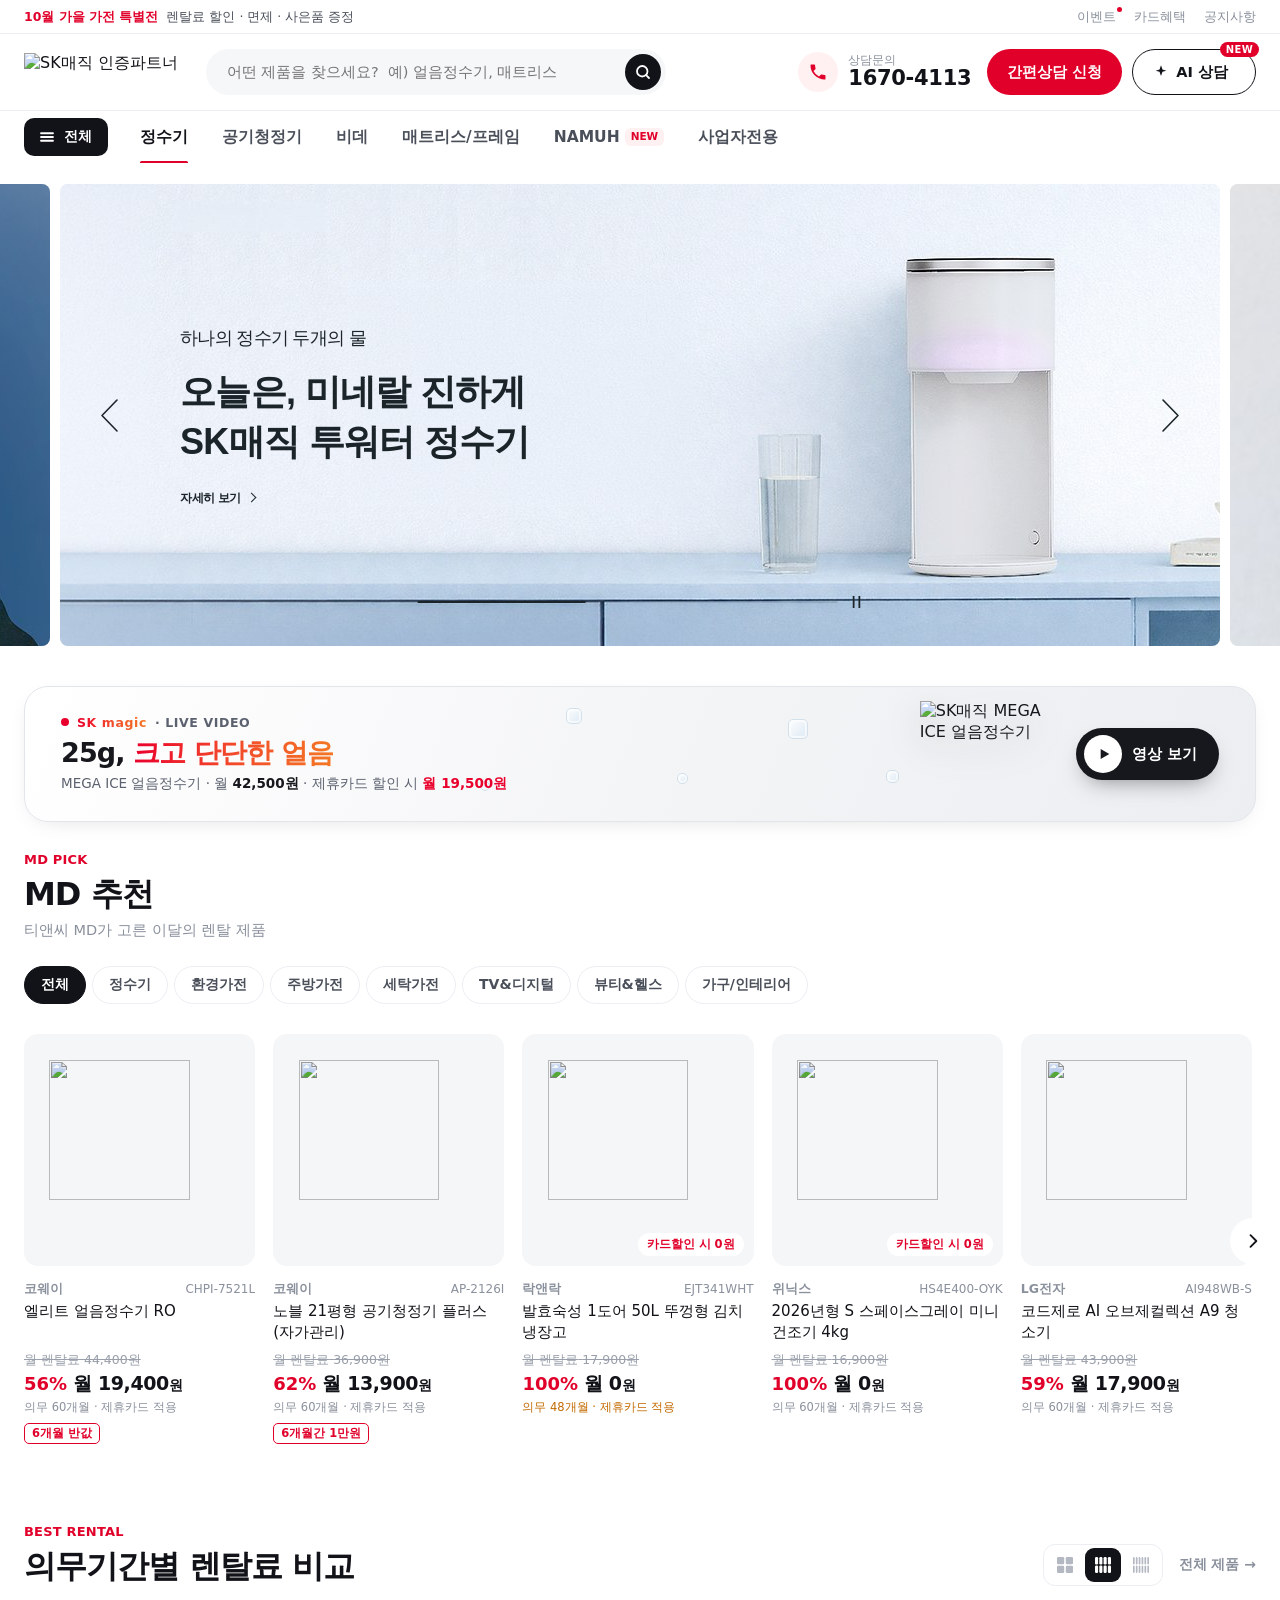
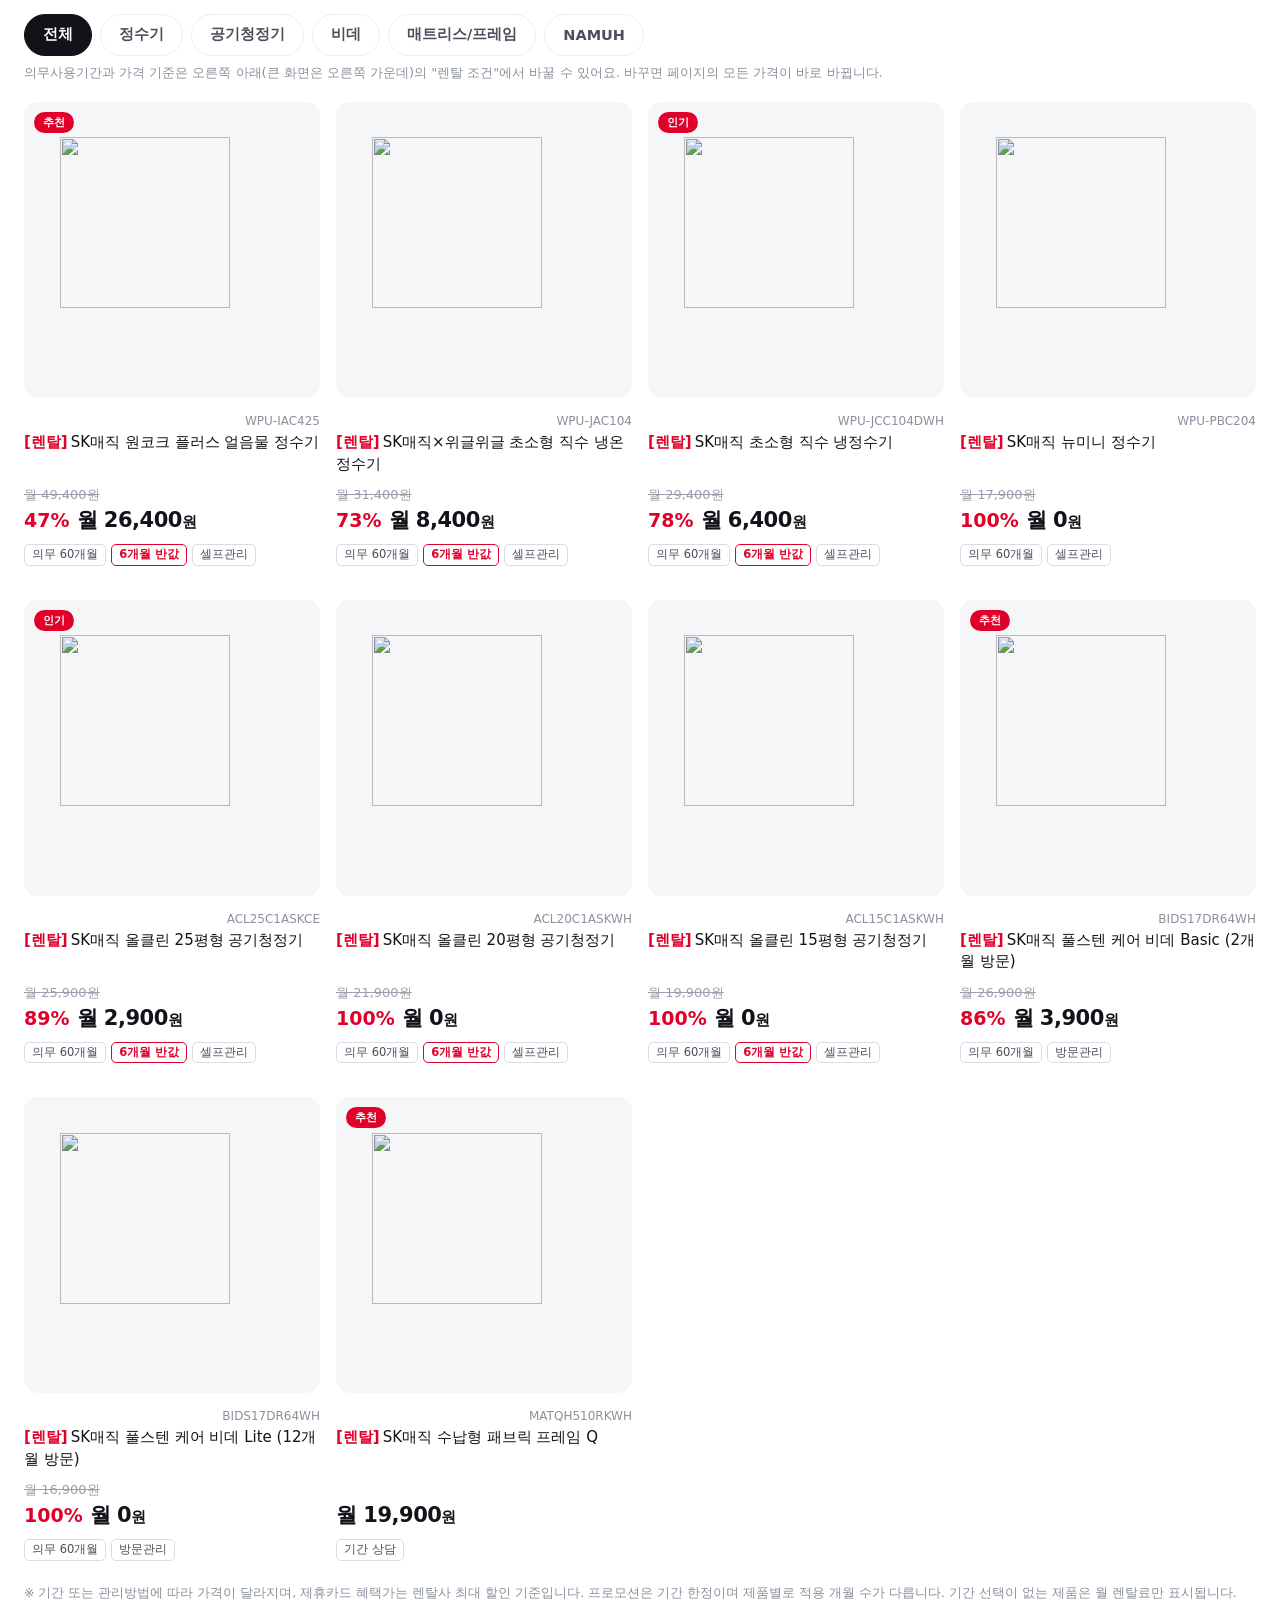
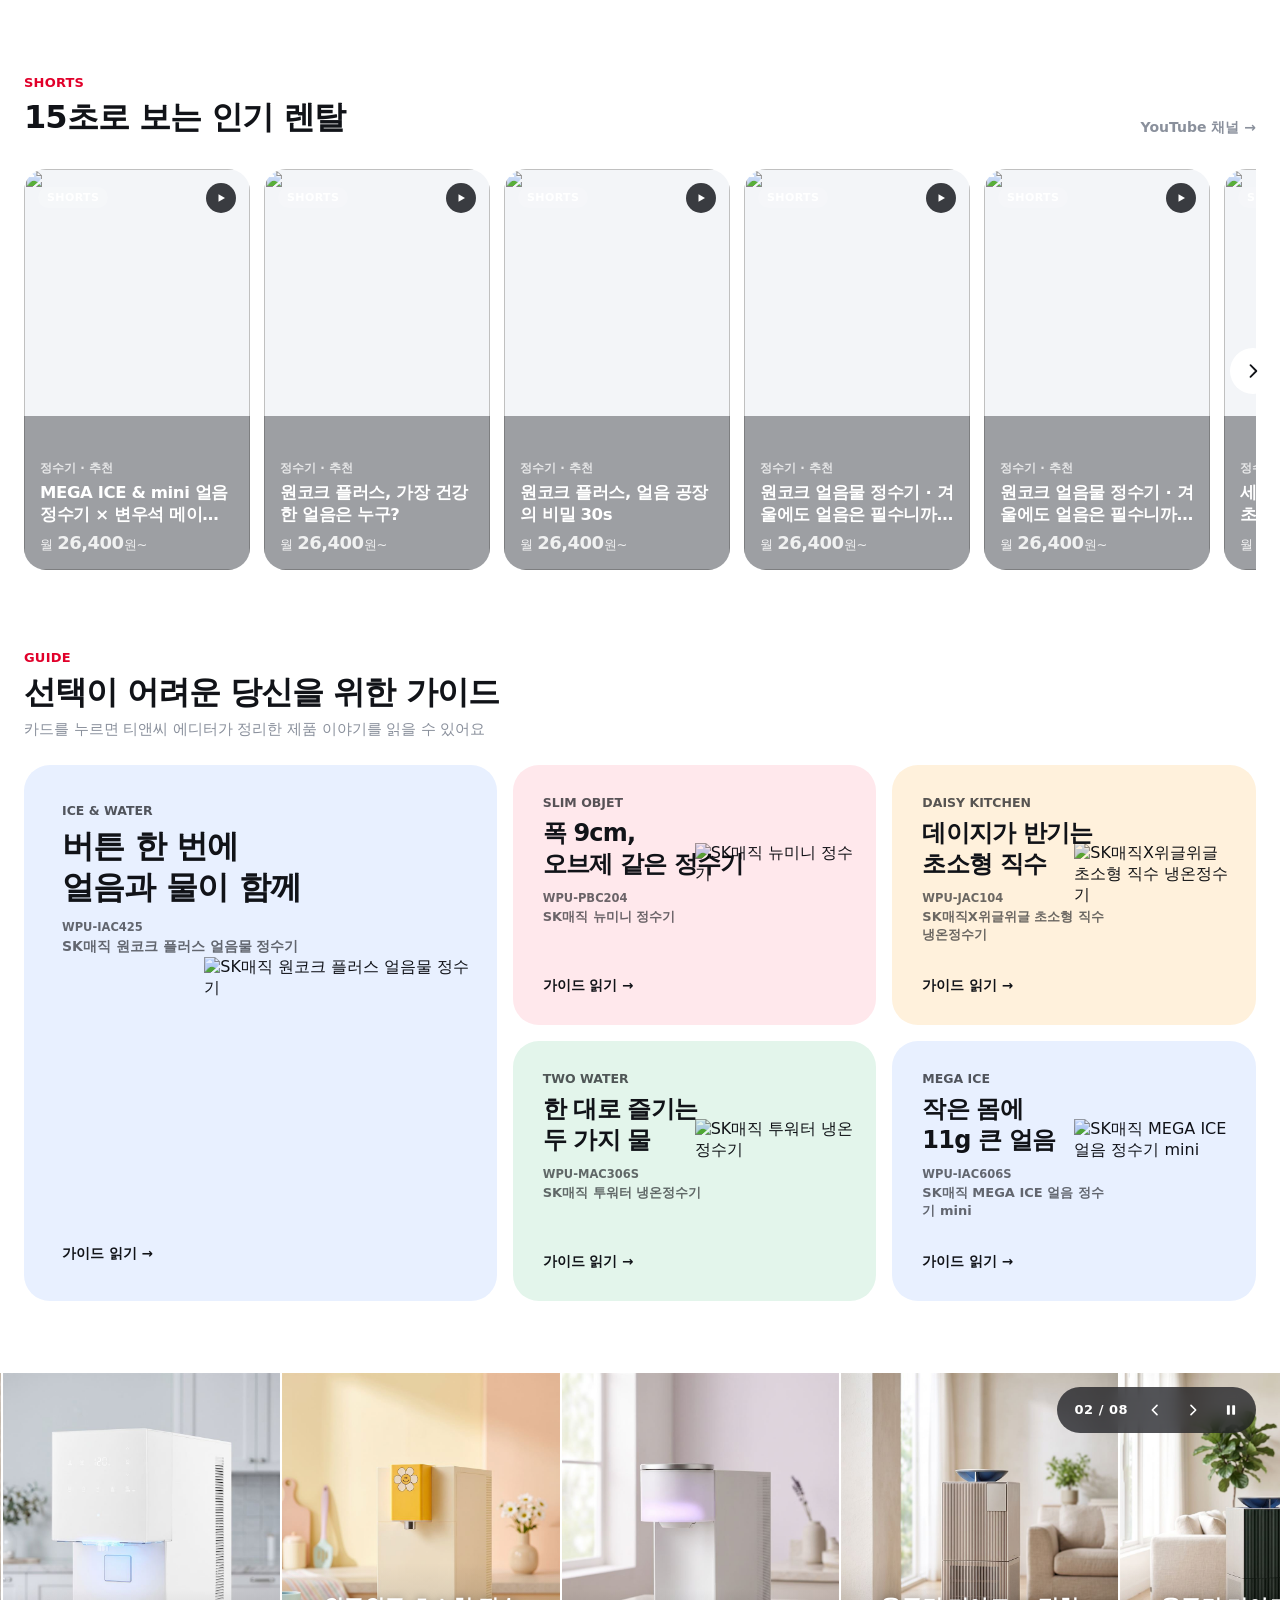
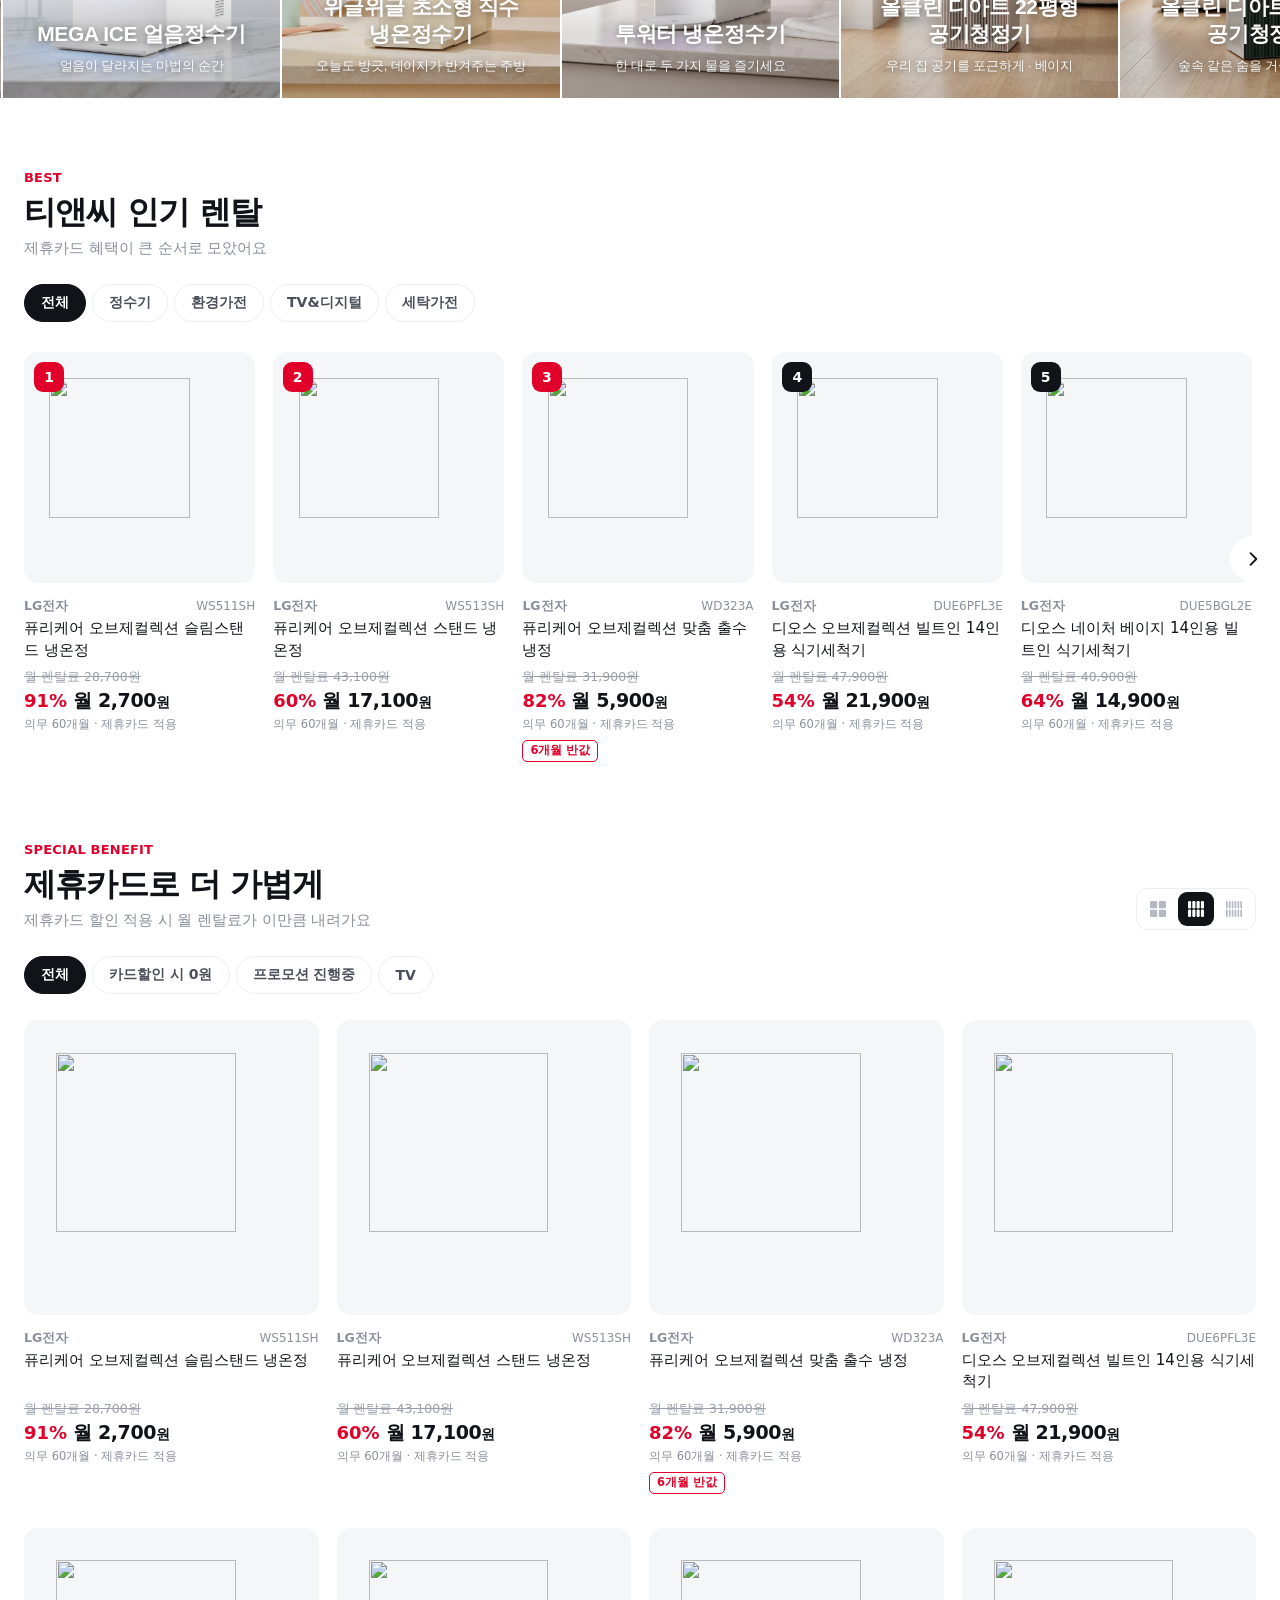
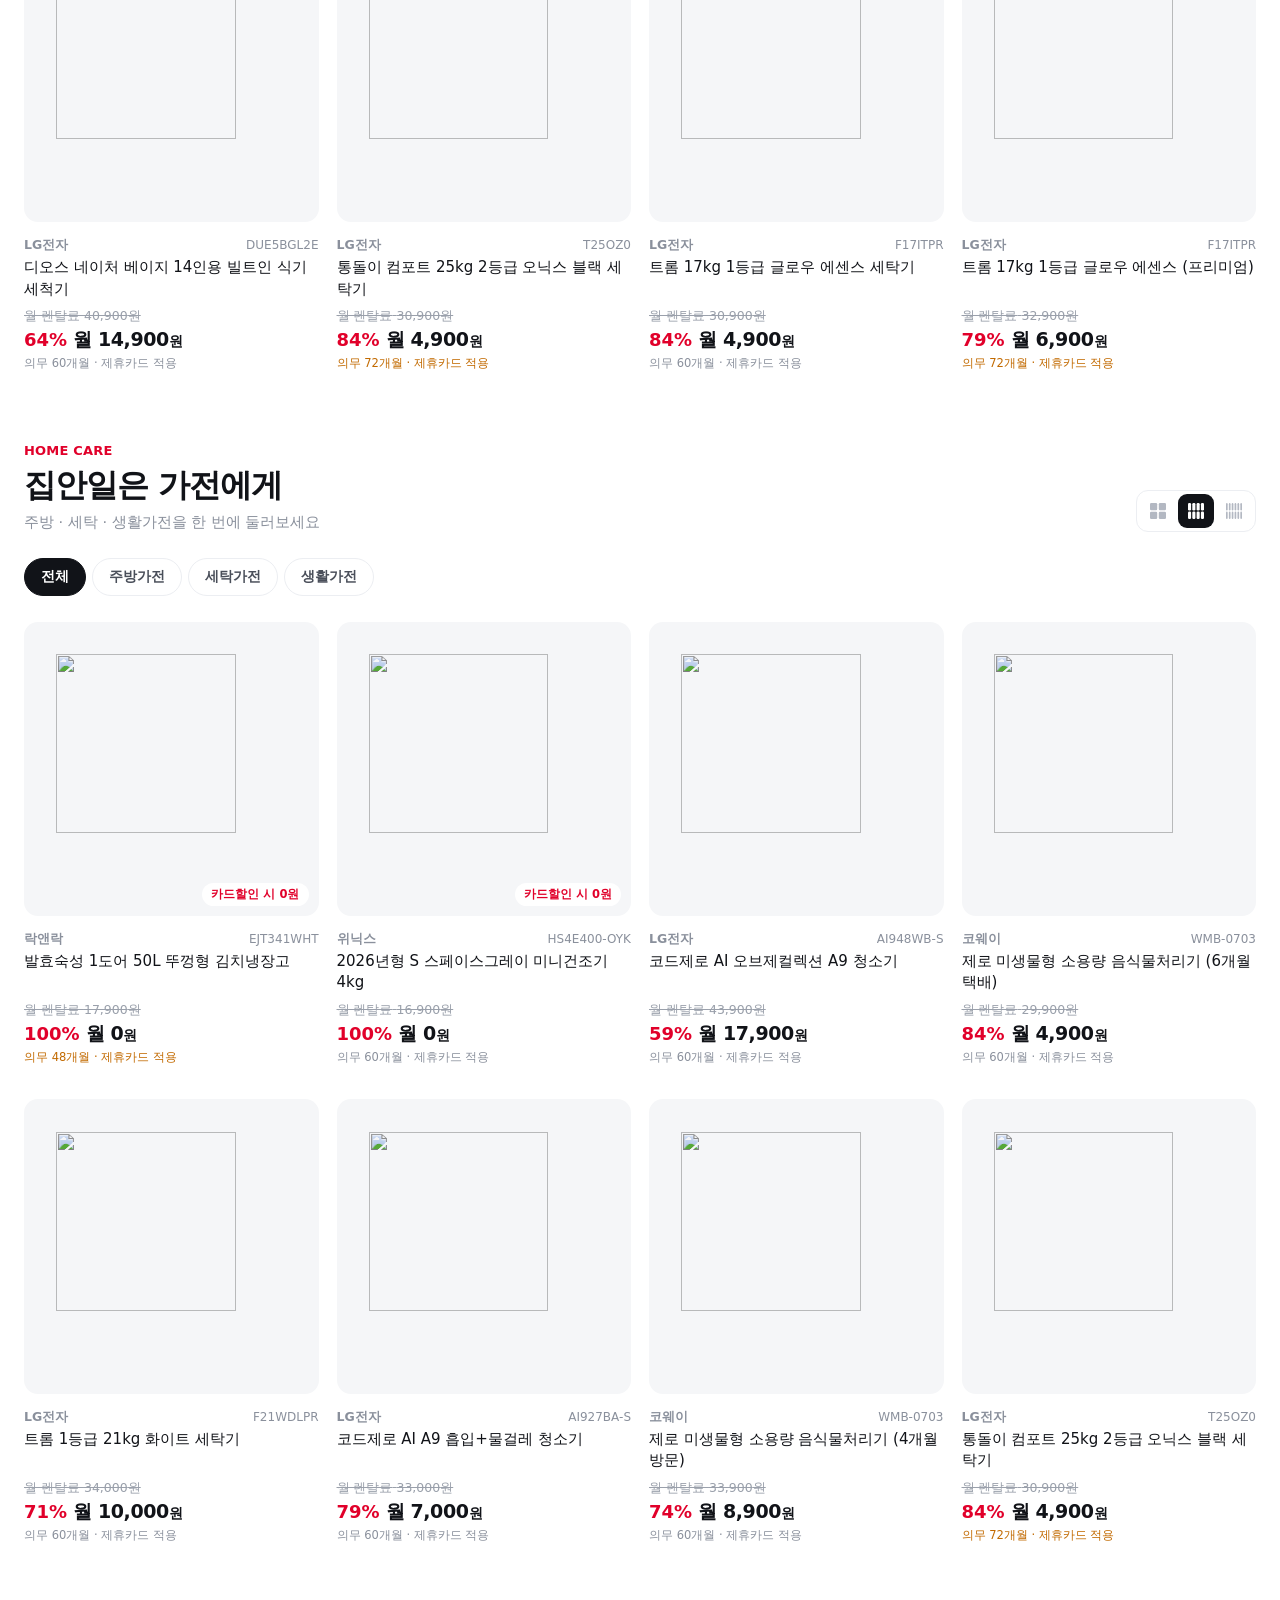
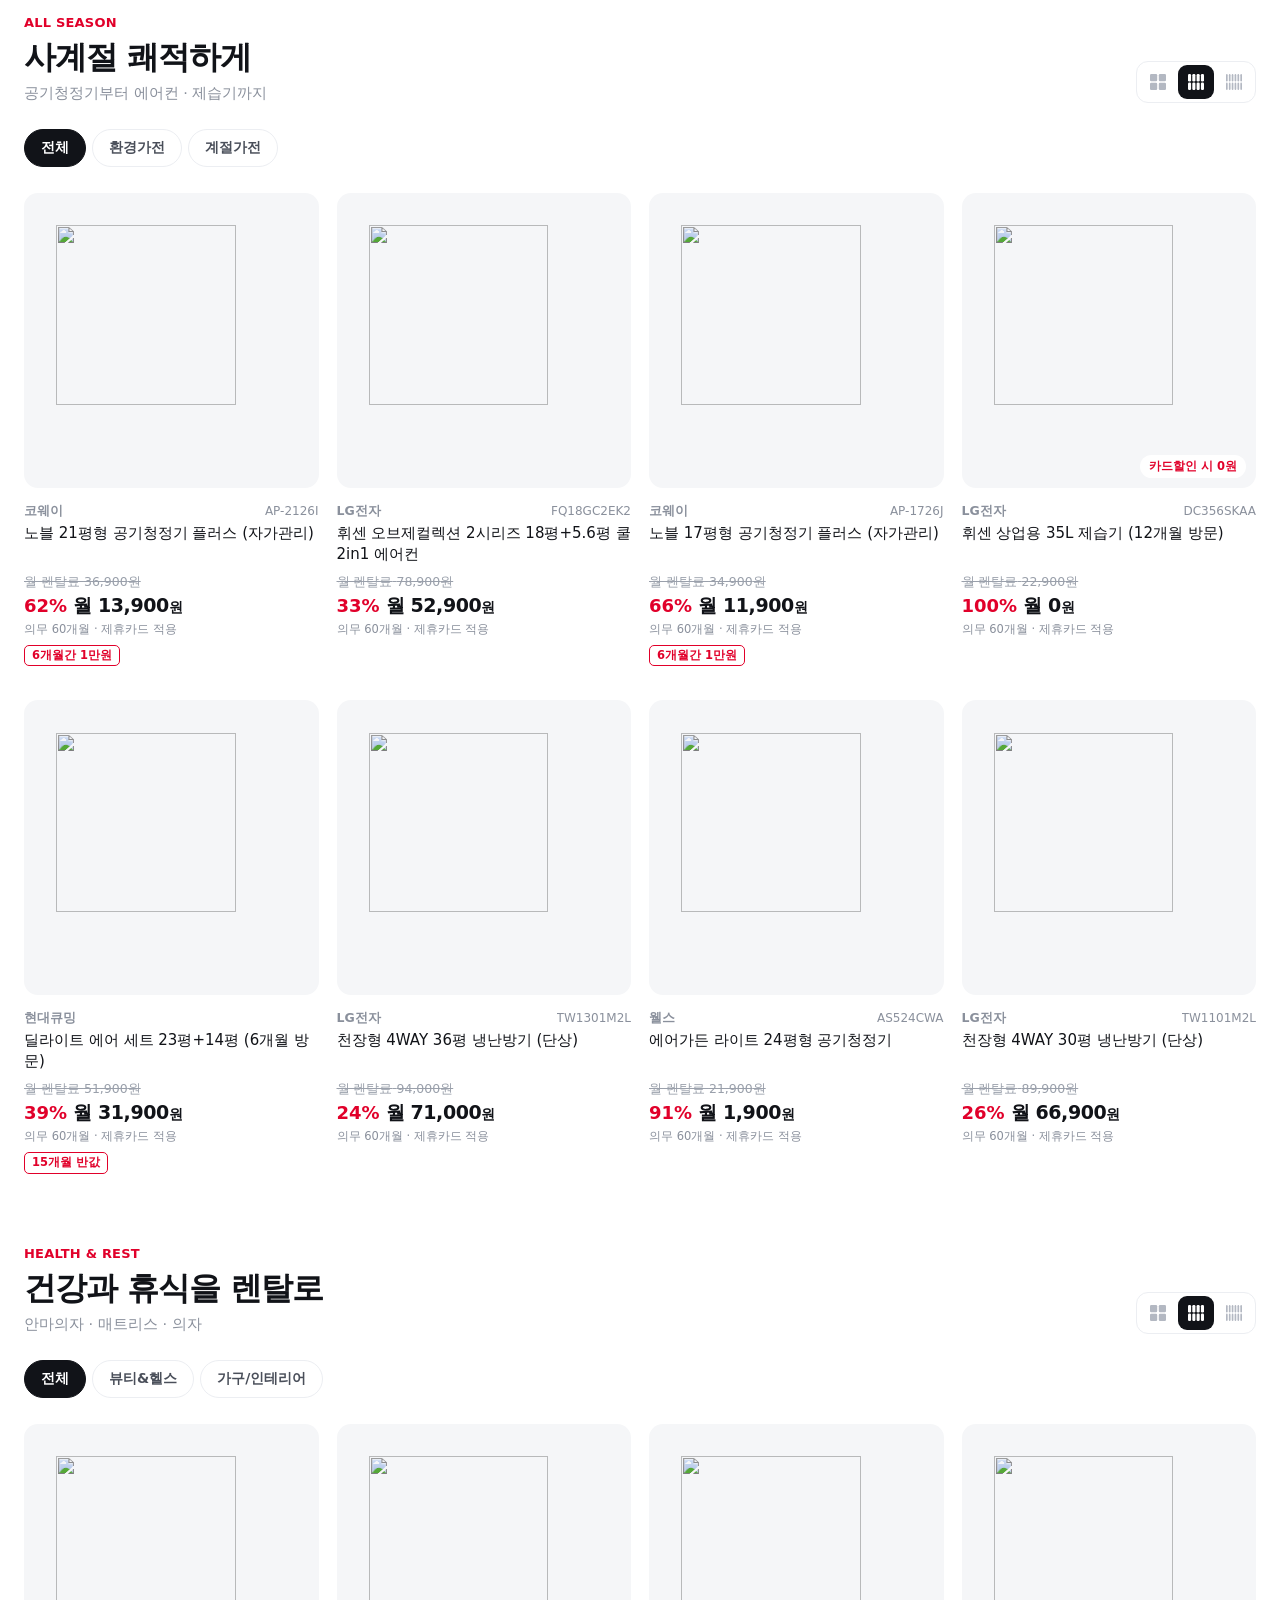
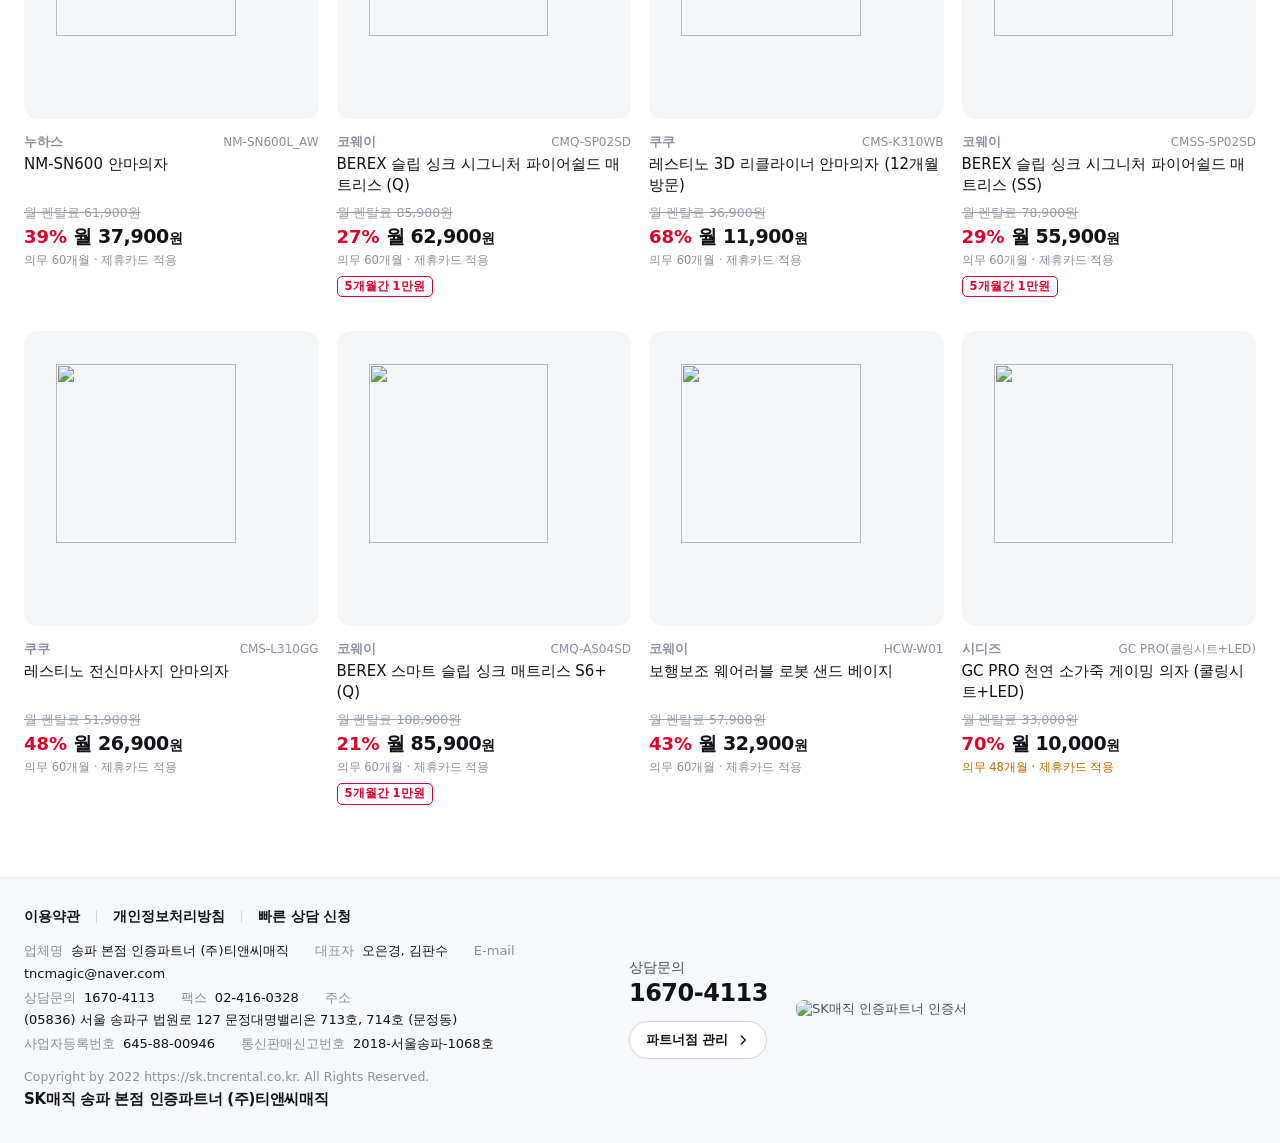
==== commit f5b5a558: "Mobile header: 간편상담 + 1670-4113 pill; search moves to bottom bar Row 1 of the mobile header now show" ====
--- a/index.html
+++ b/index.html
@@ -22,12 +22,12 @@
 <link rel="preconnect" href="https://fonts.googleapis.com">
 <link rel="preconnect" href="https://fonts.gstatic.com" crossorigin>
 <link href="https://fonts.googleapis.com/css2?family=Jua&display=swap" rel="stylesheet">
-<link rel="stylesheet" href="css/header.css?v=202610250227">
-<link rel="stylesheet" href="css/main.css?v=202610250227">
-<link rel="stylesheet" href="css/main-banner.css?v=202610250227">
-<link rel="stylesheet" href="css/video-banner.css?v=202610250227">
-<link rel="stylesheet" href="css/layout-switch.css?v=202610250227">
-<link rel="stylesheet" href="css/guide-blog.css?v=202610250227">
+<link rel="stylesheet" href="css/header.css?v=202610251644">
+<link rel="stylesheet" href="css/main.css?v=202610251644">
+<link rel="stylesheet" href="css/main-banner.css?v=202610251644">
+<link rel="stylesheet" href="css/video-banner.css?v=202610251644">
+<link rel="stylesheet" href="css/layout-switch.css?v=202610251644">
+<link rel="stylesheet" href="css/guide-blog.css?v=202610251644">
 </head>
 <body class="has-mnav">
 
@@ -329,19 +329,19 @@
 <div class="toast" id="toast"></div>
 
 
-<script src="js/data.js?v=202610250227"></script>
-<script src="js/data-all.js?v=202610250227"></script>
-<script src="js/data-periods.js?v=202610250227"></script>
-<script src="js/data-models.js?v=202610250227"></script>
-<script src="js/hero-slides.js?v=202610250227"></script>
-<script src="js/fx.js?v=202610250227"></script>
-<script src="js/header.js?v=202610250227"></script>
-<script src="js/layout-switch.js?v=202610250227"></script>
-<script src="js/main.js?v=202610250227"></script>
-<script src="js/hero.js?v=202610250227"></script>
-<script src="js/main-banner-data.js?v=202610250227"></script>
-<script src="js/main-banner.js?v=202610250227"></script>
-<script src="js/video-banner.js?v=202610250227"></script>
-<script src="js/guide-blog.js?v=202610250227"></script>
+<script src="js/data.js?v=202610251644"></script>
+<script src="js/data-all.js?v=202610251644"></script>
+<script src="js/data-periods.js?v=202610251644"></script>
+<script src="js/data-models.js?v=202610251644"></script>
+<script src="js/hero-slides.js?v=202610251644"></script>
+<script src="js/fx.js?v=202610251644"></script>
+<script src="js/header.js?v=202610251644"></script>
+<script src="js/layout-switch.js?v=202610251644"></script>
+<script src="js/main.js?v=202610251644"></script>
+<script src="js/hero.js?v=202610251644"></script>
+<script src="js/main-banner-data.js?v=202610251644"></script>
+<script src="js/main-banner.js?v=202610251644"></script>
+<script src="js/video-banner.js?v=202610251644"></script>
+<script src="js/guide-blog.js?v=202610251644"></script>
 </body>
 </html>
--- a/css/header.css
+++ b/css/header.css
@@ -218,6 +218,7 @@
 /* mobile-only elements hidden on PC */
 .m-only{display:none}
 .mform{display:none}
+.m-tel{display:none}
 
 /* ---------- Mobile ---------- */
 @media (max-width:900px){
@@ -248,15 +249,11 @@
   .has-mnav .cat-list a.t::after{left:11px;right:11px}
   .has-mnav .logo{flex:none;margin-right:0}
   .has-mnav .logo img{height:32px}
-  /* search pill right of the logo (the PC search form, compact) */
-  .has-mnav .search{display:block;flex:1;min-width:0;max-width:none}
-  .has-mnav .search input{height:38px;padding:0 38px 0 13px;font-size:13.5px;border-color:#E4E6EB;text-overflow:ellipsis}
-  .has-mnav .search input::placeholder{color:var(--ink3)}
-  .has-mnav .search button{right:4px;top:4px;width:30px;height:30px}
-  .has-mnav .search button svg{width:15px;height:15px}
-  .has-mnav .right{margin-left:0;flex:none;gap:0}
-  .has-mnav .right .btn{display:inline-flex;flex:none;height:34px;padding:0 12px;font-size:12.5px;gap:3px}
-  .has-mnav .right .btn-ai{display:none}   /* AI 상담 lives in the bottom bar's consult sheet */
+  /* right of the logo: 간편상담 + 1670-4113 joined into one pill (.m-tel is added by js/header.js) */
+  .has-mnav .right{margin-left:auto;flex:none;gap:0;display:flex;align-items:center;border-radius:999px;box-shadow:0 6px 14px -6px rgba(225,0,42,.45)}
+  .has-mnav .right .btn{display:inline-flex;flex:none;height:36px;padding:0 12px 0 14px;font-size:13px;gap:3px;border-radius:999px 0 0 999px}
+  .has-mnav .m-tel{display:inline-flex;align-items:center;gap:4px;height:36px;padding:0 13px 0 10px;border-radius:0 999px 999px 0;border:1.5px solid var(--red);border-left:0;background:#fff;color:var(--red);white-space:nowrap}
+  .has-mnav .m-tel b{font-size:15px;font-weight:800;letter-spacing:-.2px;color:var(--ink)}  .has-mnav .right .btn-ai{display:none}   /* AI 상담 lives in the bottom bar's consult sheet */
   /* mobile 간편상담: red gradient with slow-moving diagonal grain + a light sweep every few seconds */
   .has-mnav .right .cta{animation:ctaGrain 1.6s linear infinite;background:repeating-linear-gradient(-45deg,rgba(255,255,255,.13) 0 6px,transparent 6px 12px),linear-gradient(100deg,#ff3a4f,#e1002a 55%,#c80025);background-size:17px 17px,100% 100%;box-shadow:0 6px 14px -6px rgba(225,0,42,.6)}
   .has-mnav .right .cta::after{animation:ctaShine 3.2s ease-in-out infinite}
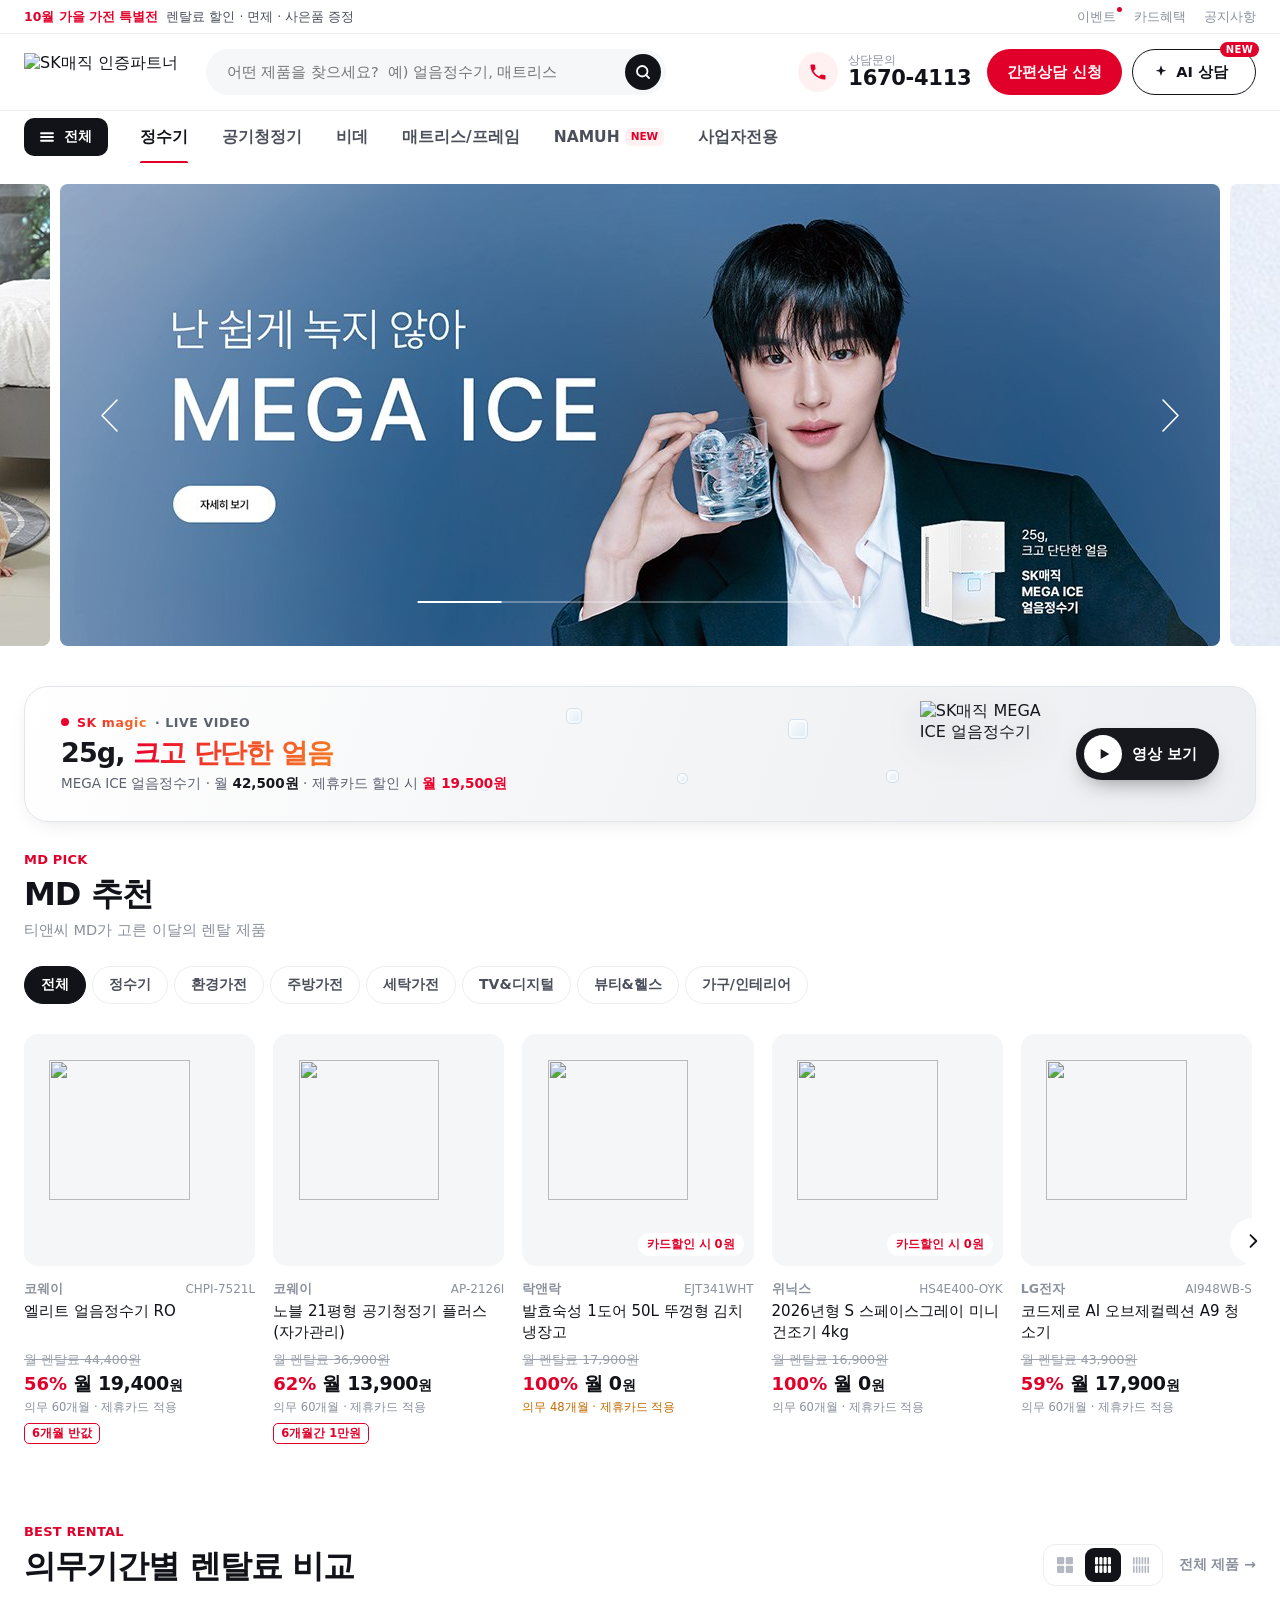
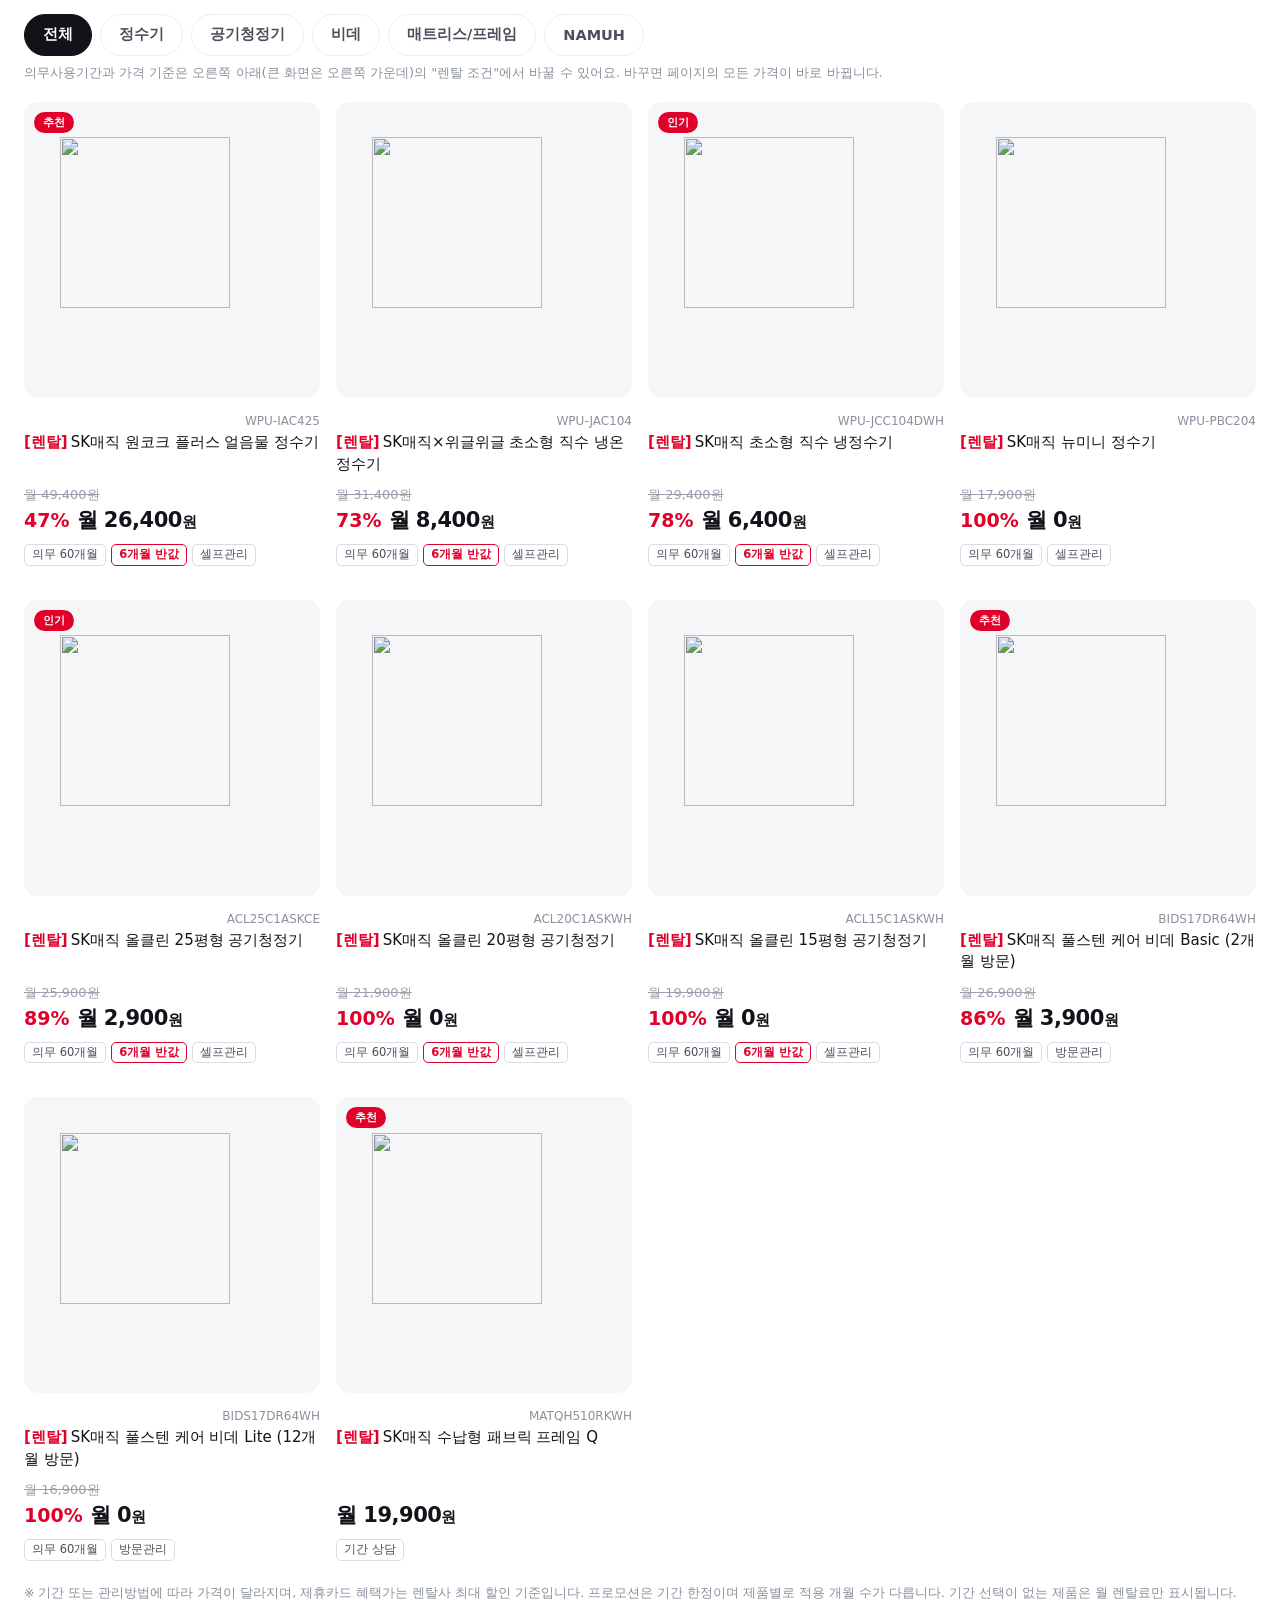
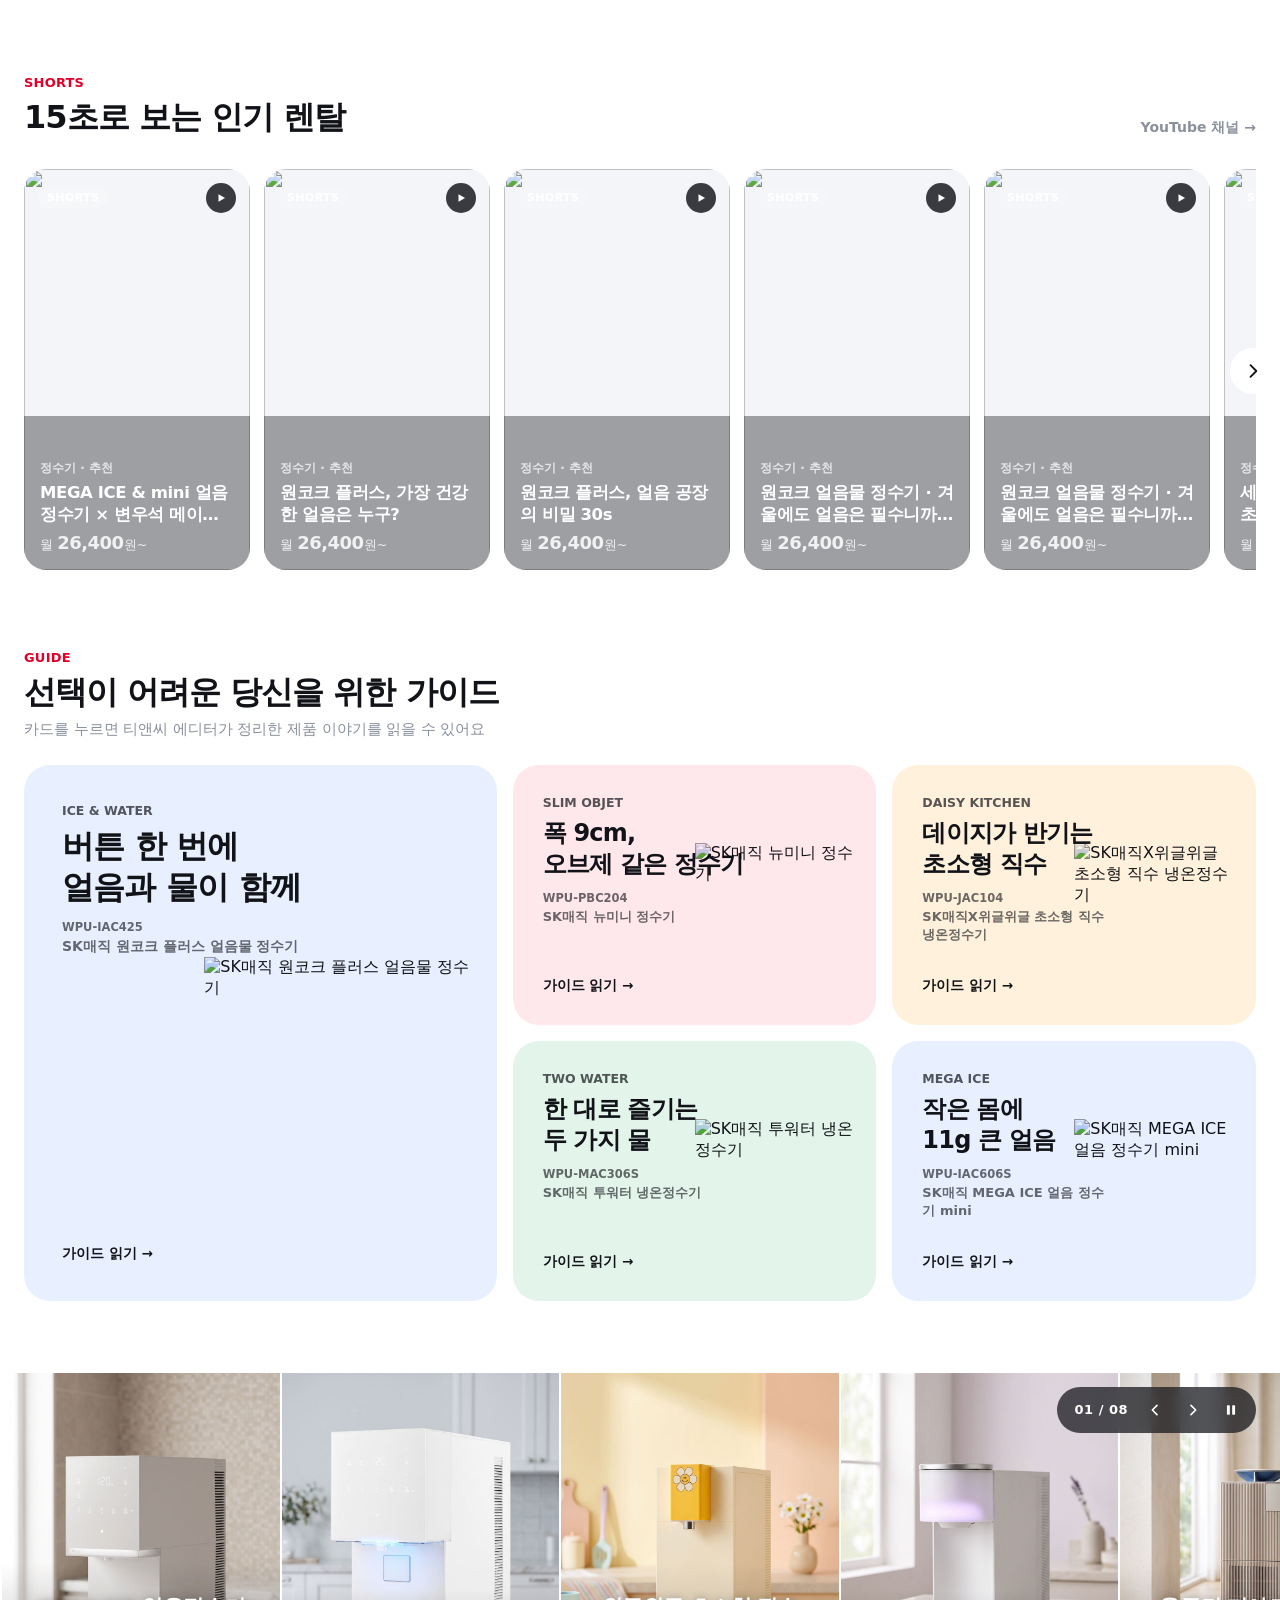
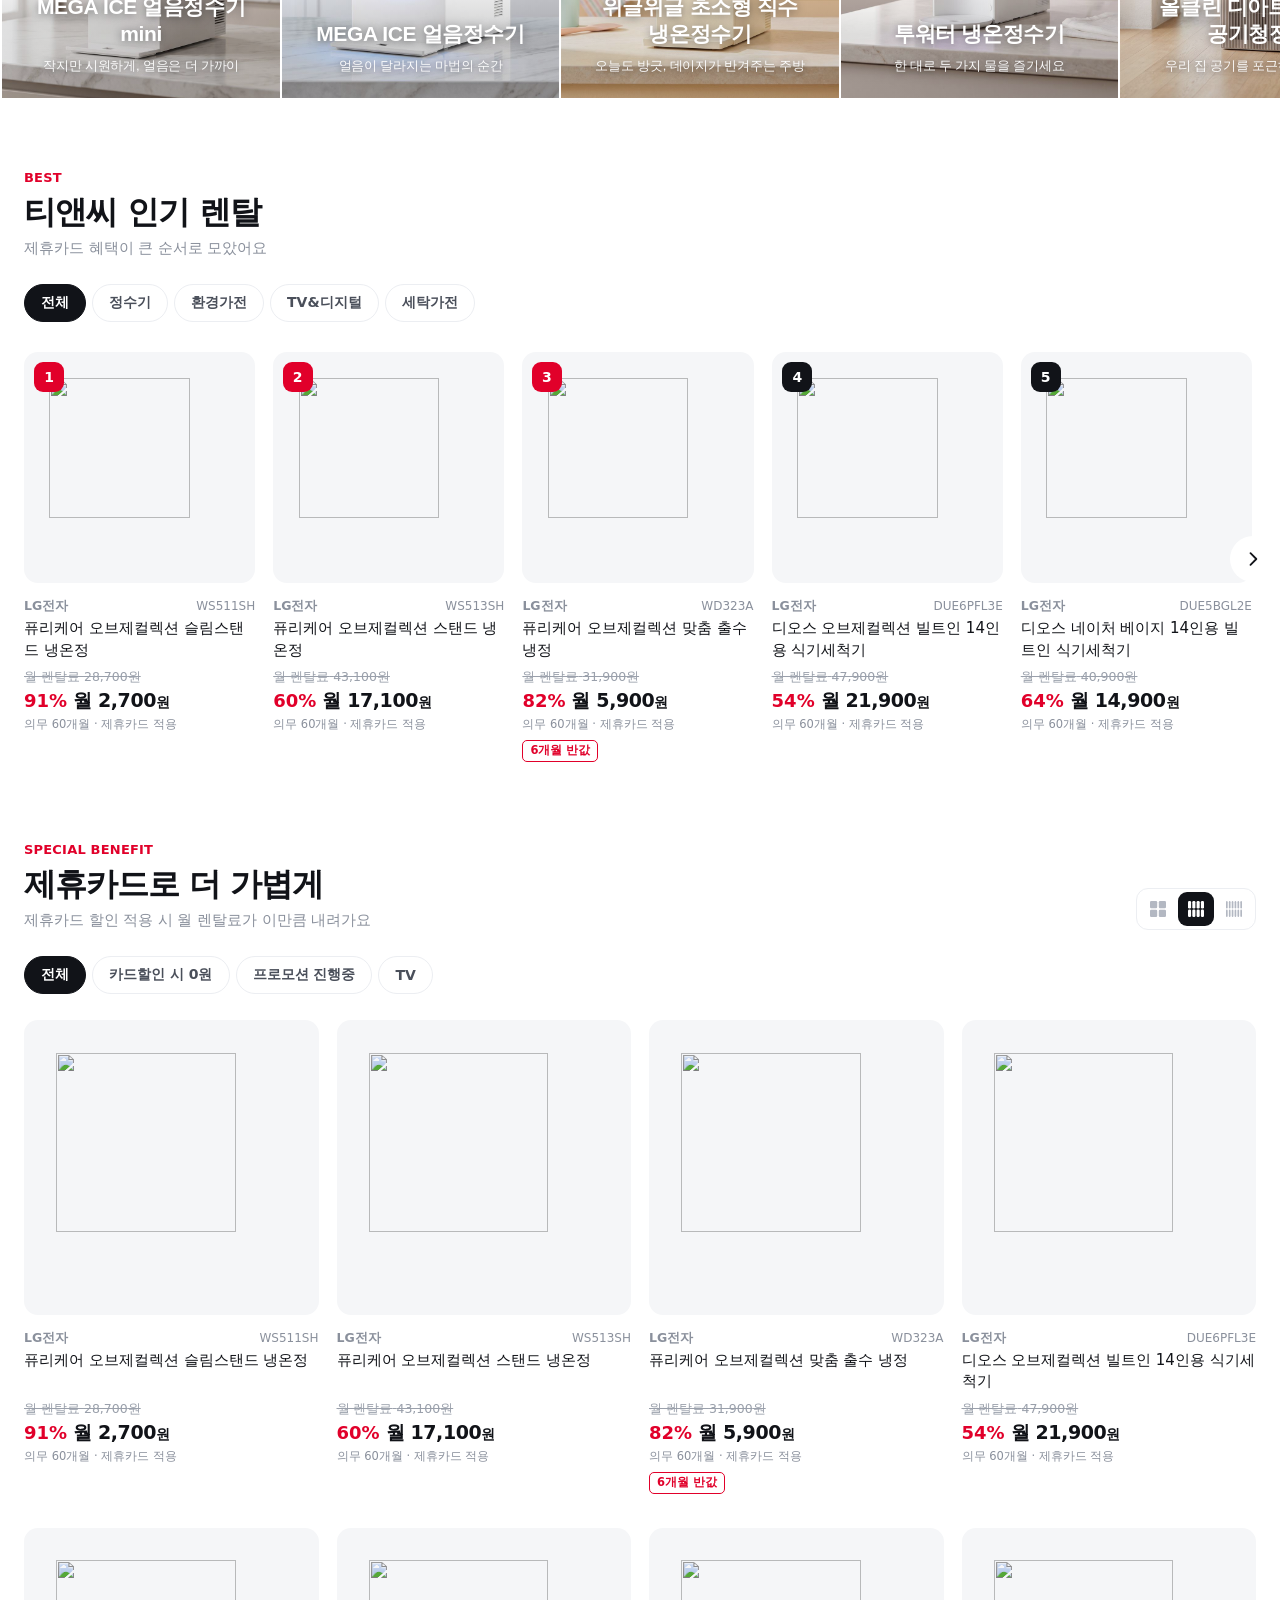
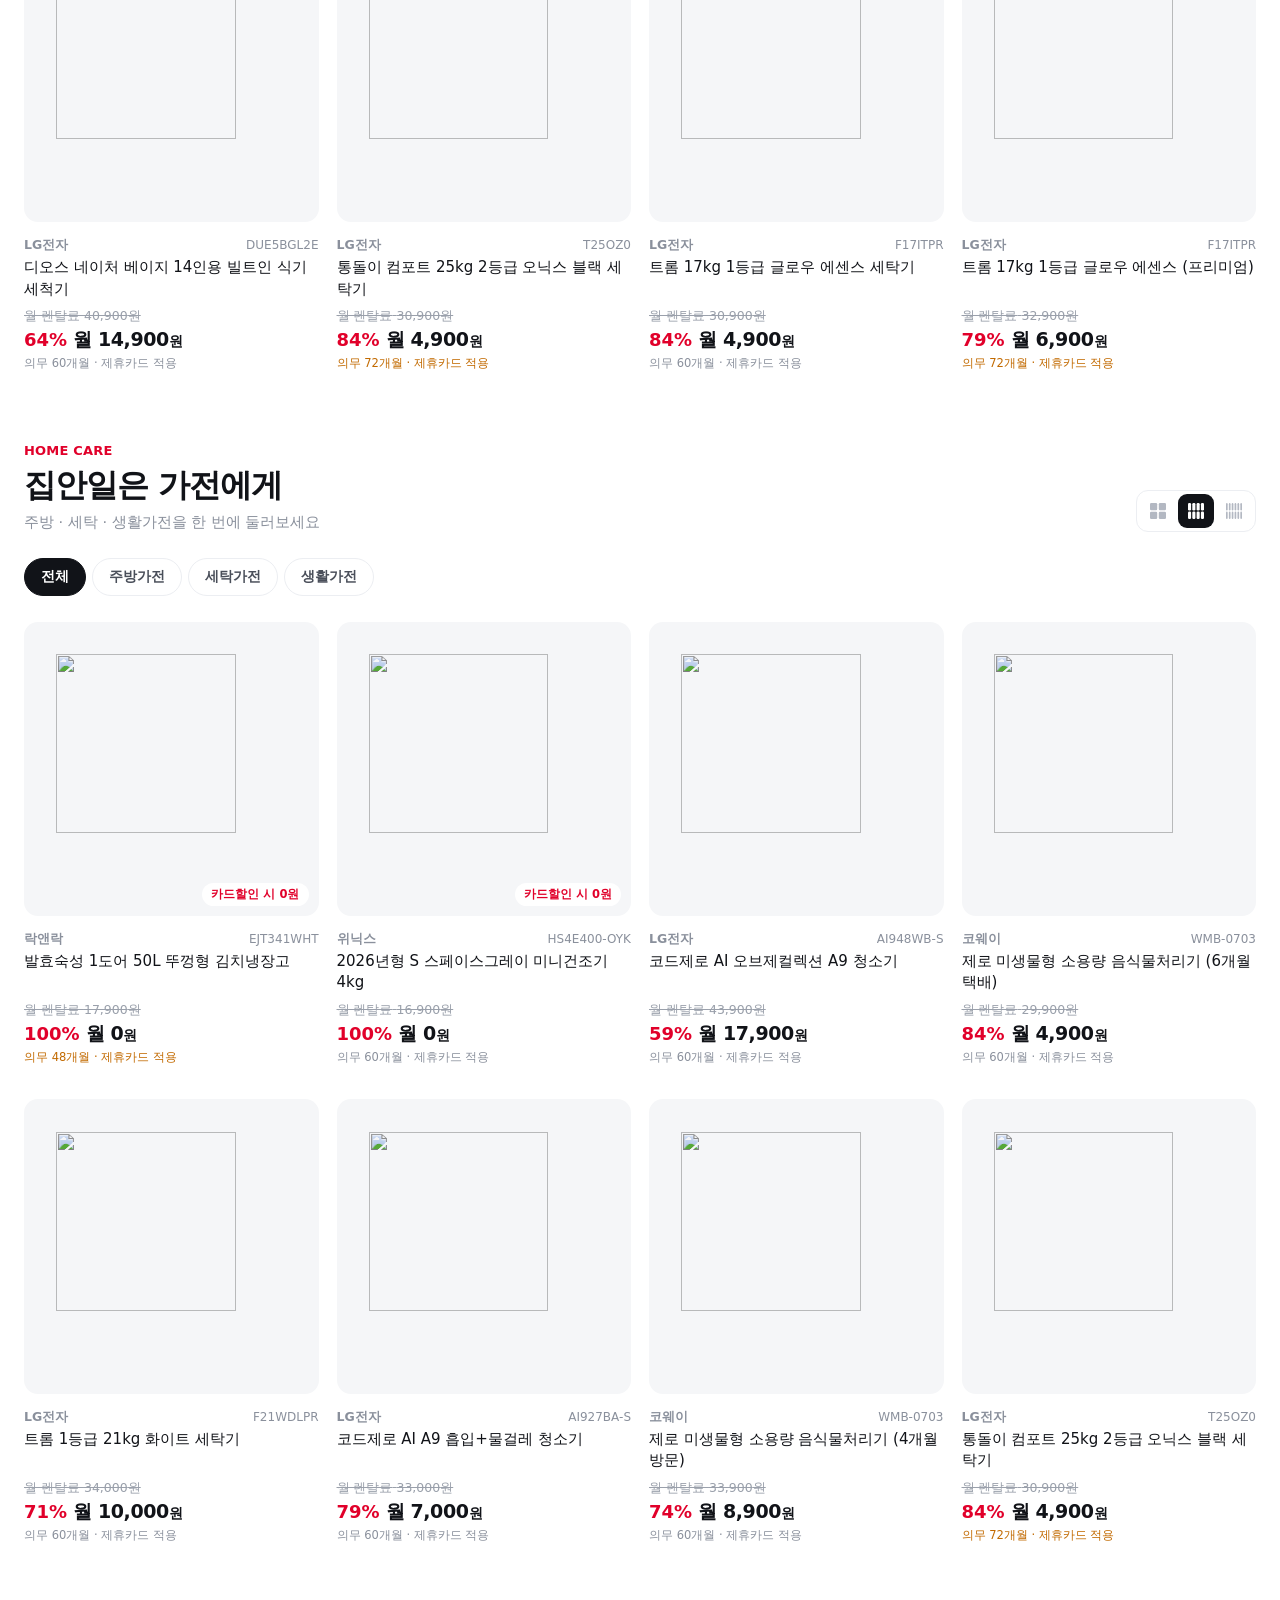
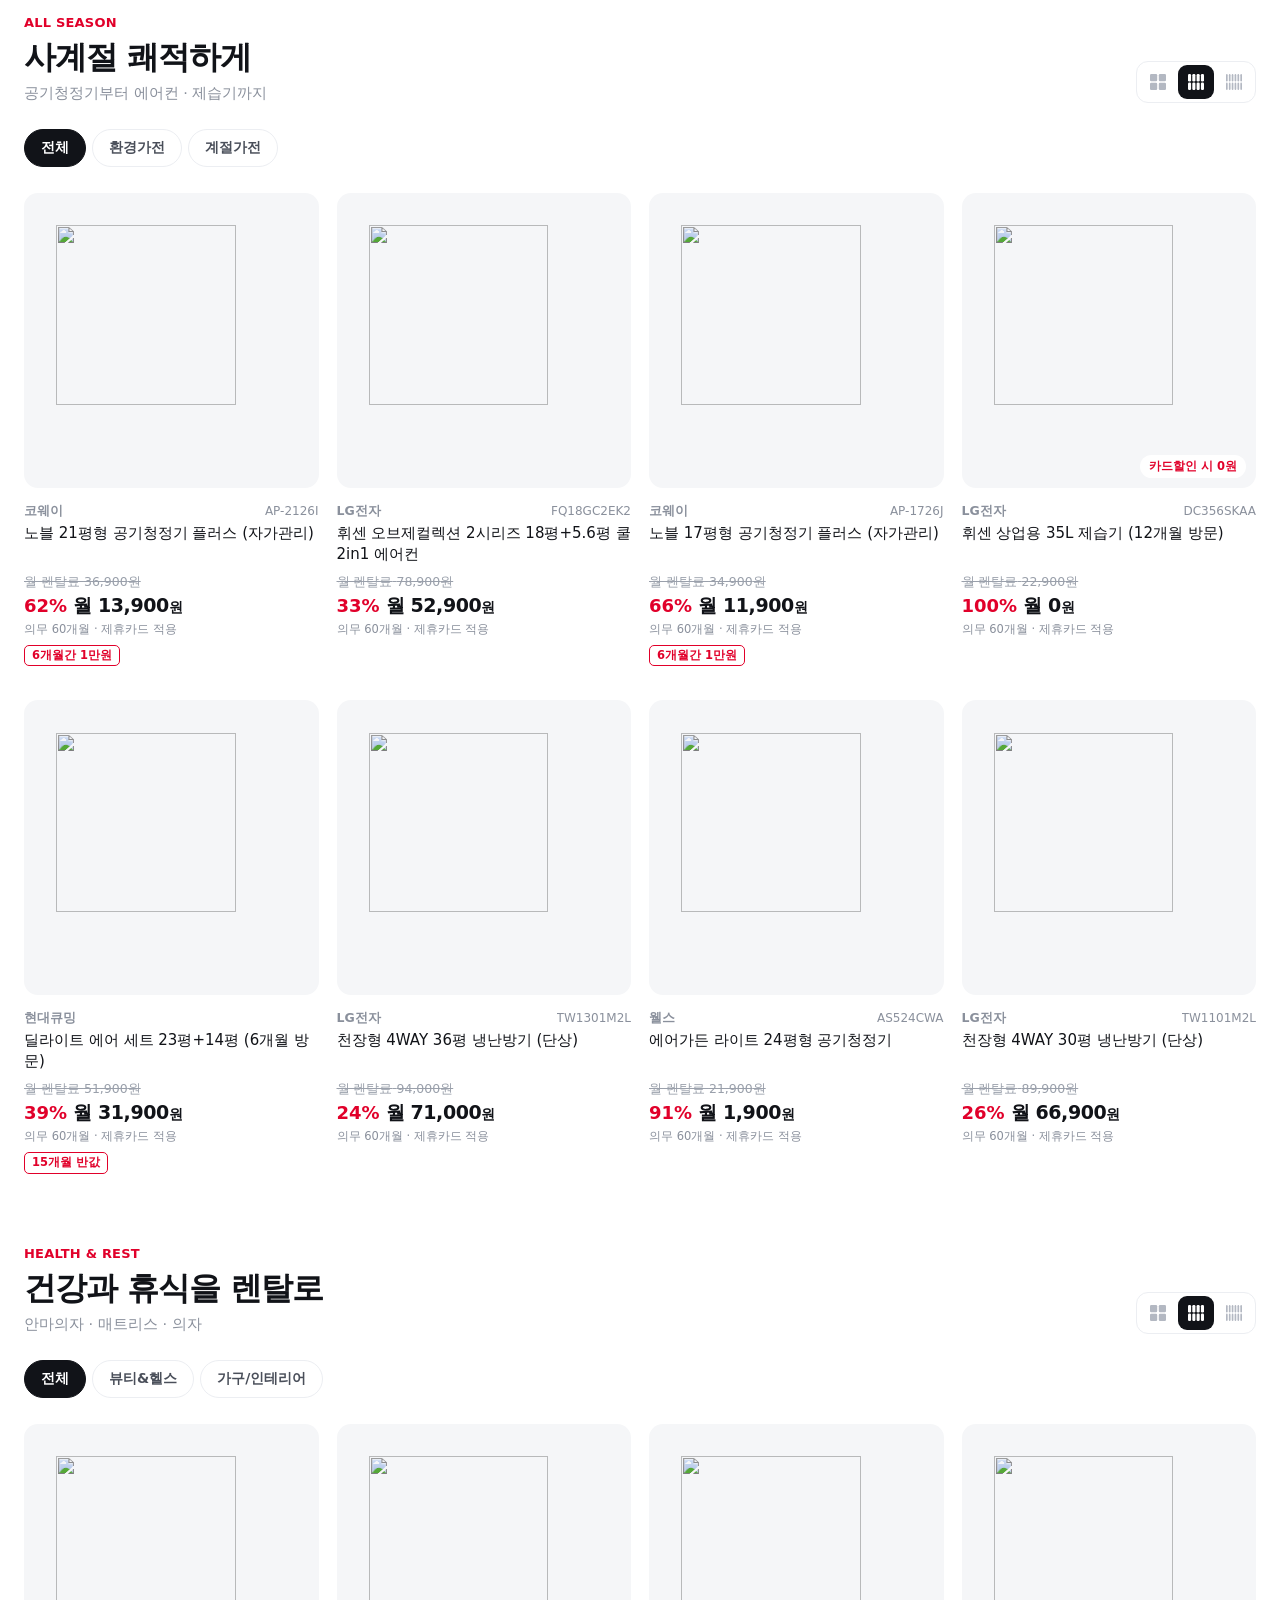
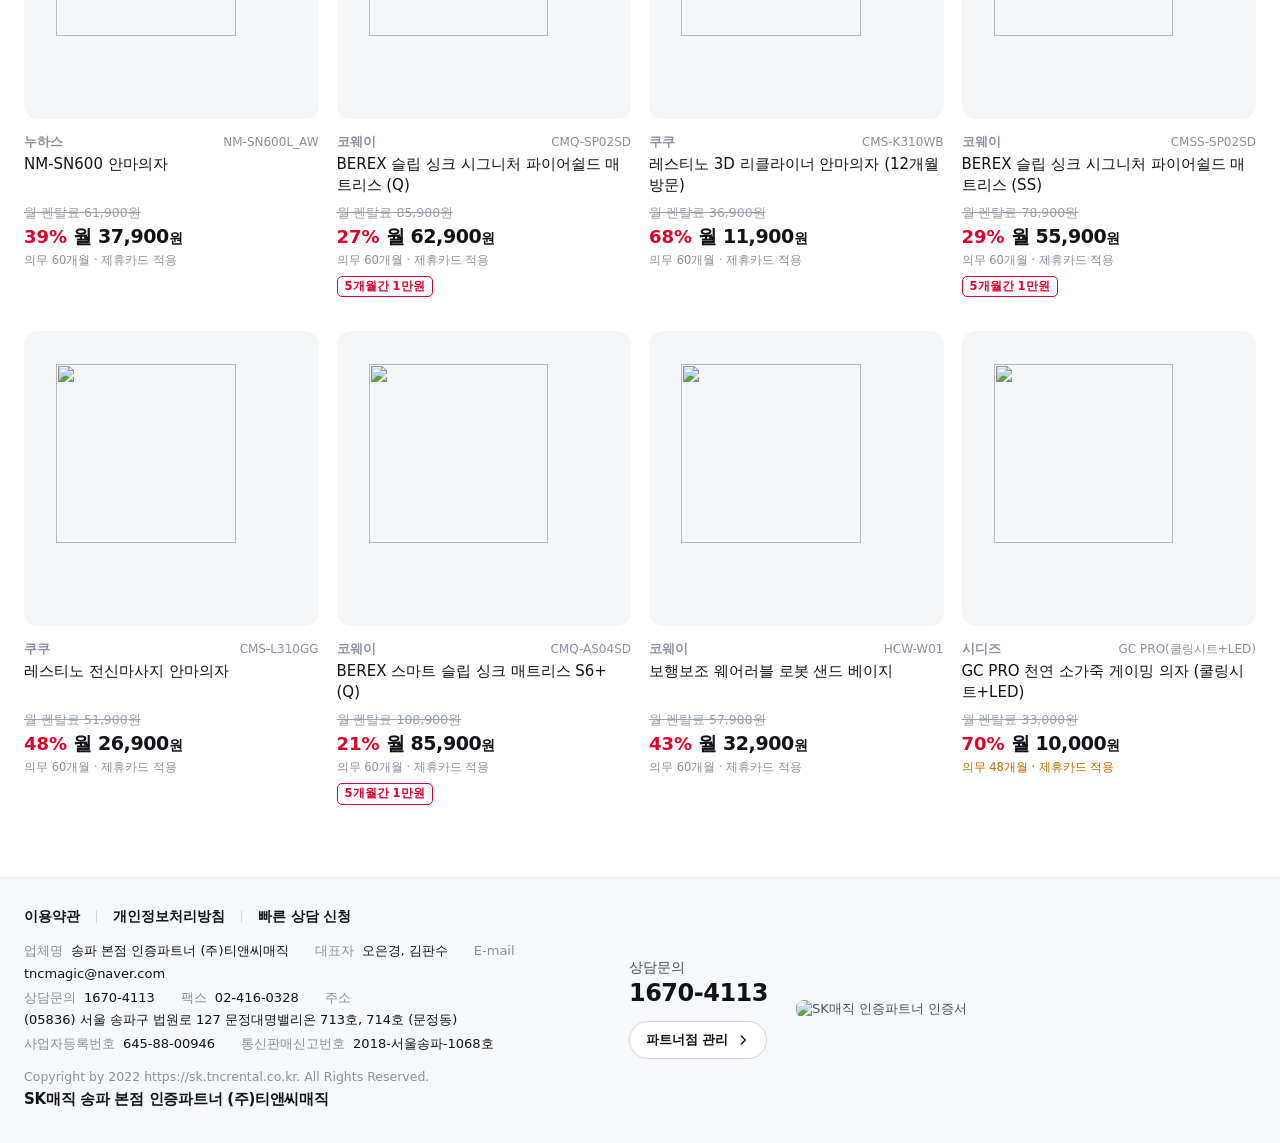
==== commit ab1ee41c: "Search overlay: add submit button and show results on submit A 검색 button now sits right of the field" ====
--- a/index.html
+++ b/index.html
@@ -22,12 +22,12 @@
 <link rel="preconnect" href="https://fonts.googleapis.com">
 <link rel="preconnect" href="https://fonts.gstatic.com" crossorigin>
 <link href="https://fonts.googleapis.com/css2?family=Jua&display=swap" rel="stylesheet">
-<link rel="stylesheet" href="css/header.css?v=202610251644">
-<link rel="stylesheet" href="css/main.css?v=202610251644">
-<link rel="stylesheet" href="css/main-banner.css?v=202610251644">
-<link rel="stylesheet" href="css/video-banner.css?v=202610251644">
-<link rel="stylesheet" href="css/layout-switch.css?v=202610251644">
-<link rel="stylesheet" href="css/guide-blog.css?v=202610251644">
+<link rel="stylesheet" href="css/header.css?v=202610251720">
+<link rel="stylesheet" href="css/main.css?v=202610251720">
+<link rel="stylesheet" href="css/main-banner.css?v=202610251720">
+<link rel="stylesheet" href="css/video-banner.css?v=202610251720">
+<link rel="stylesheet" href="css/layout-switch.css?v=202610251720">
+<link rel="stylesheet" href="css/guide-blog.css?v=202610251720">
 </head>
 <body class="has-mnav">
 
@@ -329,19 +329,19 @@
 <div class="toast" id="toast"></div>
 
 
-<script src="js/data.js?v=202610251644"></script>
-<script src="js/data-all.js?v=202610251644"></script>
-<script src="js/data-periods.js?v=202610251644"></script>
-<script src="js/data-models.js?v=202610251644"></script>
-<script src="js/hero-slides.js?v=202610251644"></script>
-<script src="js/fx.js?v=202610251644"></script>
-<script src="js/header.js?v=202610251644"></script>
-<script src="js/layout-switch.js?v=202610251644"></script>
-<script src="js/main.js?v=202610251644"></script>
-<script src="js/hero.js?v=202610251644"></script>
-<script src="js/main-banner-data.js?v=202610251644"></script>
-<script src="js/main-banner.js?v=202610251644"></script>
-<script src="js/video-banner.js?v=202610251644"></script>
-<script src="js/guide-blog.js?v=202610251644"></script>
+<script src="js/data.js?v=202610251720"></script>
+<script src="js/data-all.js?v=202610251720"></script>
+<script src="js/data-periods.js?v=202610251720"></script>
+<script src="js/data-models.js?v=202610251720"></script>
+<script src="js/hero-slides.js?v=202610251720"></script>
+<script src="js/fx.js?v=202610251720"></script>
+<script src="js/header.js?v=202610251720"></script>
+<script src="js/layout-switch.js?v=202610251720"></script>
+<script src="js/main.js?v=202610251720"></script>
+<script src="js/hero.js?v=202610251720"></script>
+<script src="js/main-banner-data.js?v=202610251720"></script>
+<script src="js/main-banner.js?v=202610251720"></script>
+<script src="js/video-banner.js?v=202610251720"></script>
+<script src="js/guide-blog.js?v=202610251720"></script>
 </body>
 </html>
--- a/css/header.css
+++ b/css/header.css
@@ -165,6 +165,9 @@
 .srch-bar input::placeholder{color:#C3C7CF}
 .srch-bar .x{width:44px;height:44px;border-radius:50%;display:grid;place-items:center;flex-shrink:0;transition:.15s}
 .srch-bar .x:hover{background:var(--bg)}
+.srch-bar .s-go{width:52px;height:52px;border-radius:50%;background:var(--ink);color:#fff;display:grid;place-items:center;flex-shrink:0;transition:background .15s}
+.srch-bar .s-go:hover{background:var(--red)}
+.srch-body[hidden],.srch-typing[hidden]{display:none}   /* display:grid above would otherwise keep the idle lists on screen while typing */
 .srch-body{display:grid;grid-template-columns:340px 1fr;gap:56px;padding:30px 0 56px;min-height:380px}
 .srch h6{font-size:13.5px;font-weight:700;color:var(--ink3);margin-bottom:16px;display:flex;align-items:center;gap:8px}
 .srch h6 .aitag{background:var(--red);color:#fff;font-size:10.5px;padding:2px 7px;border-radius:999px;letter-spacing:.3px}
@@ -190,6 +193,10 @@
 @media (max-width:900px){
   .srch-bar{height:68px;gap:10px}
   .srch-bar input{font-size:20px;height:48px}
+  .srch-bar > svg{display:none}   /* the 검색 button carries the magnifier on phones */
+  .srch-bar .s-go{width:42px;height:42px}
+  .srch-bar .s-go svg{width:18px;height:18px}
+  .srch-bar .x{width:38px;height:38px;margin-right:-6px}
   .srch-body{grid-template-columns:1fr;gap:26px;padding:20px 0 40px}
   .s-list{flex-direction:row;flex-wrap:wrap;gap:8px}
   .s-list a{padding:9px 14px;margin:0;border:1px solid var(--line);border-radius:999px;font-size:14px}
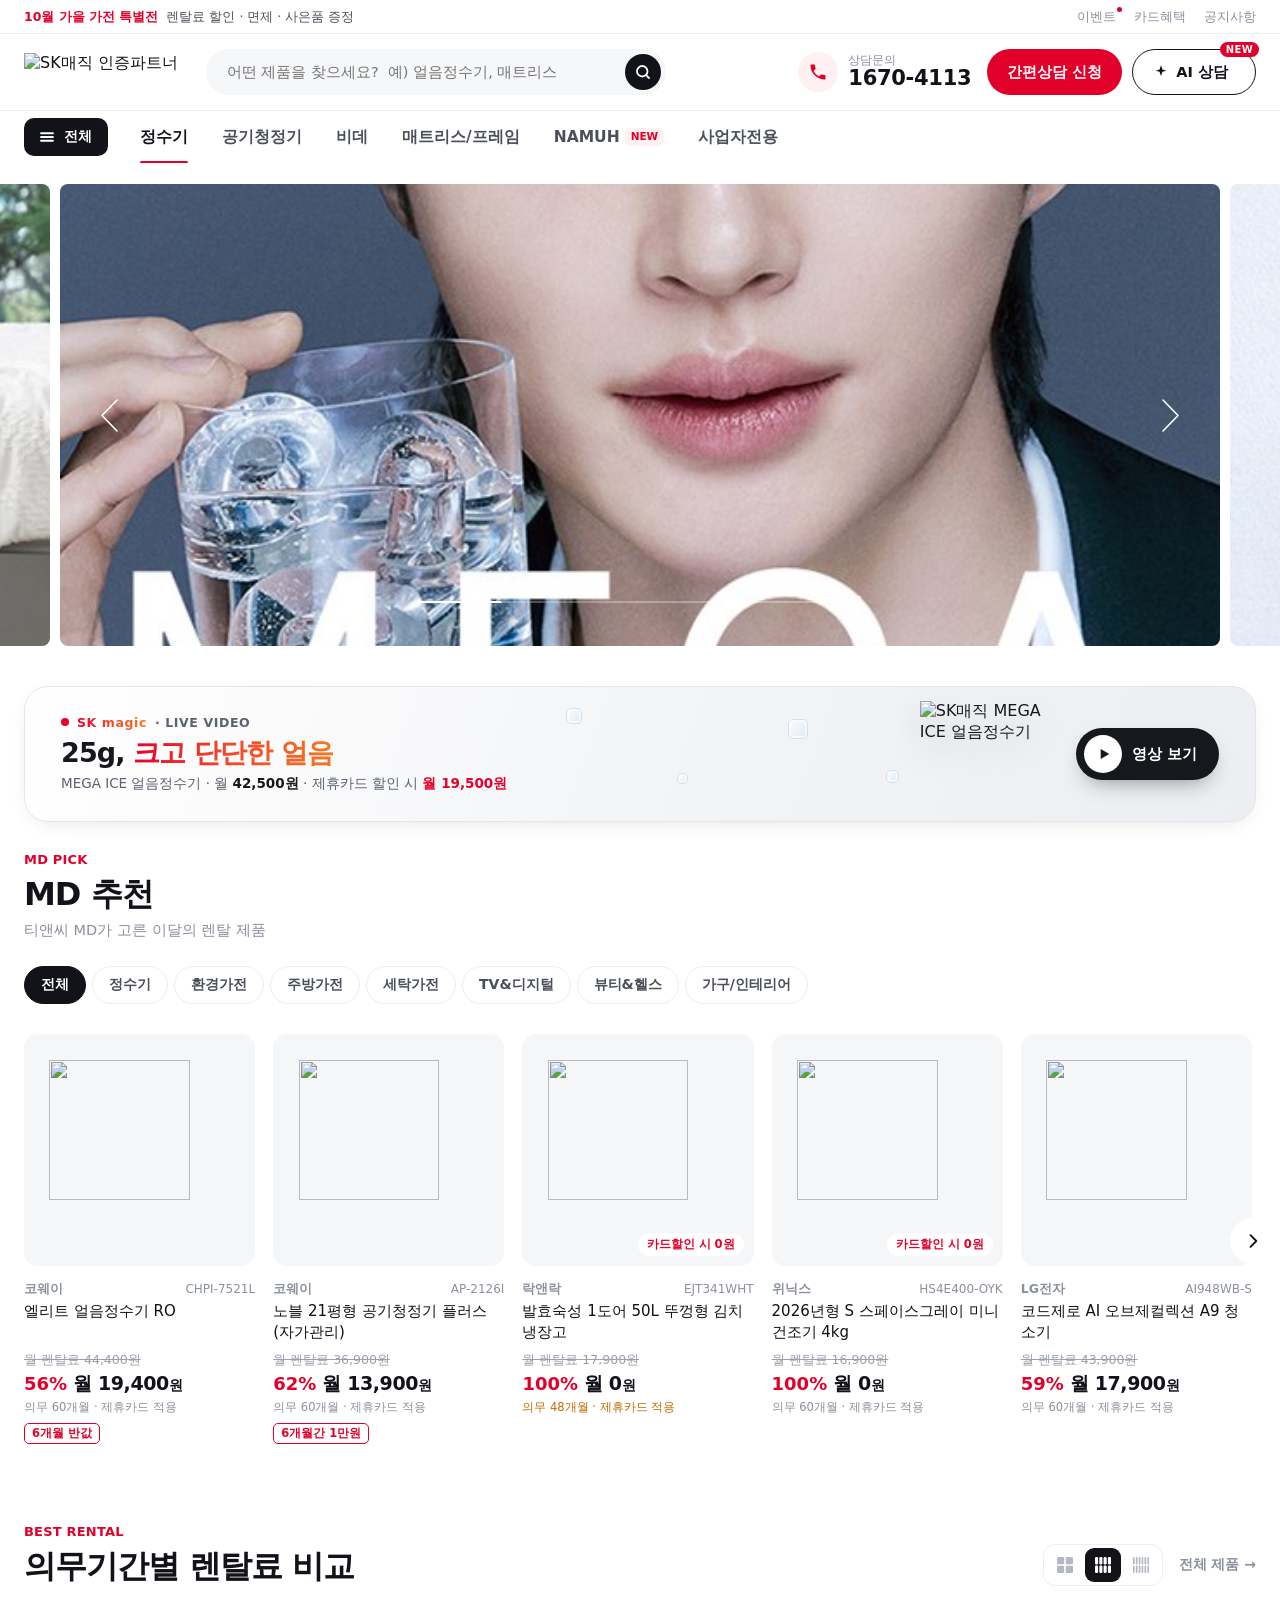
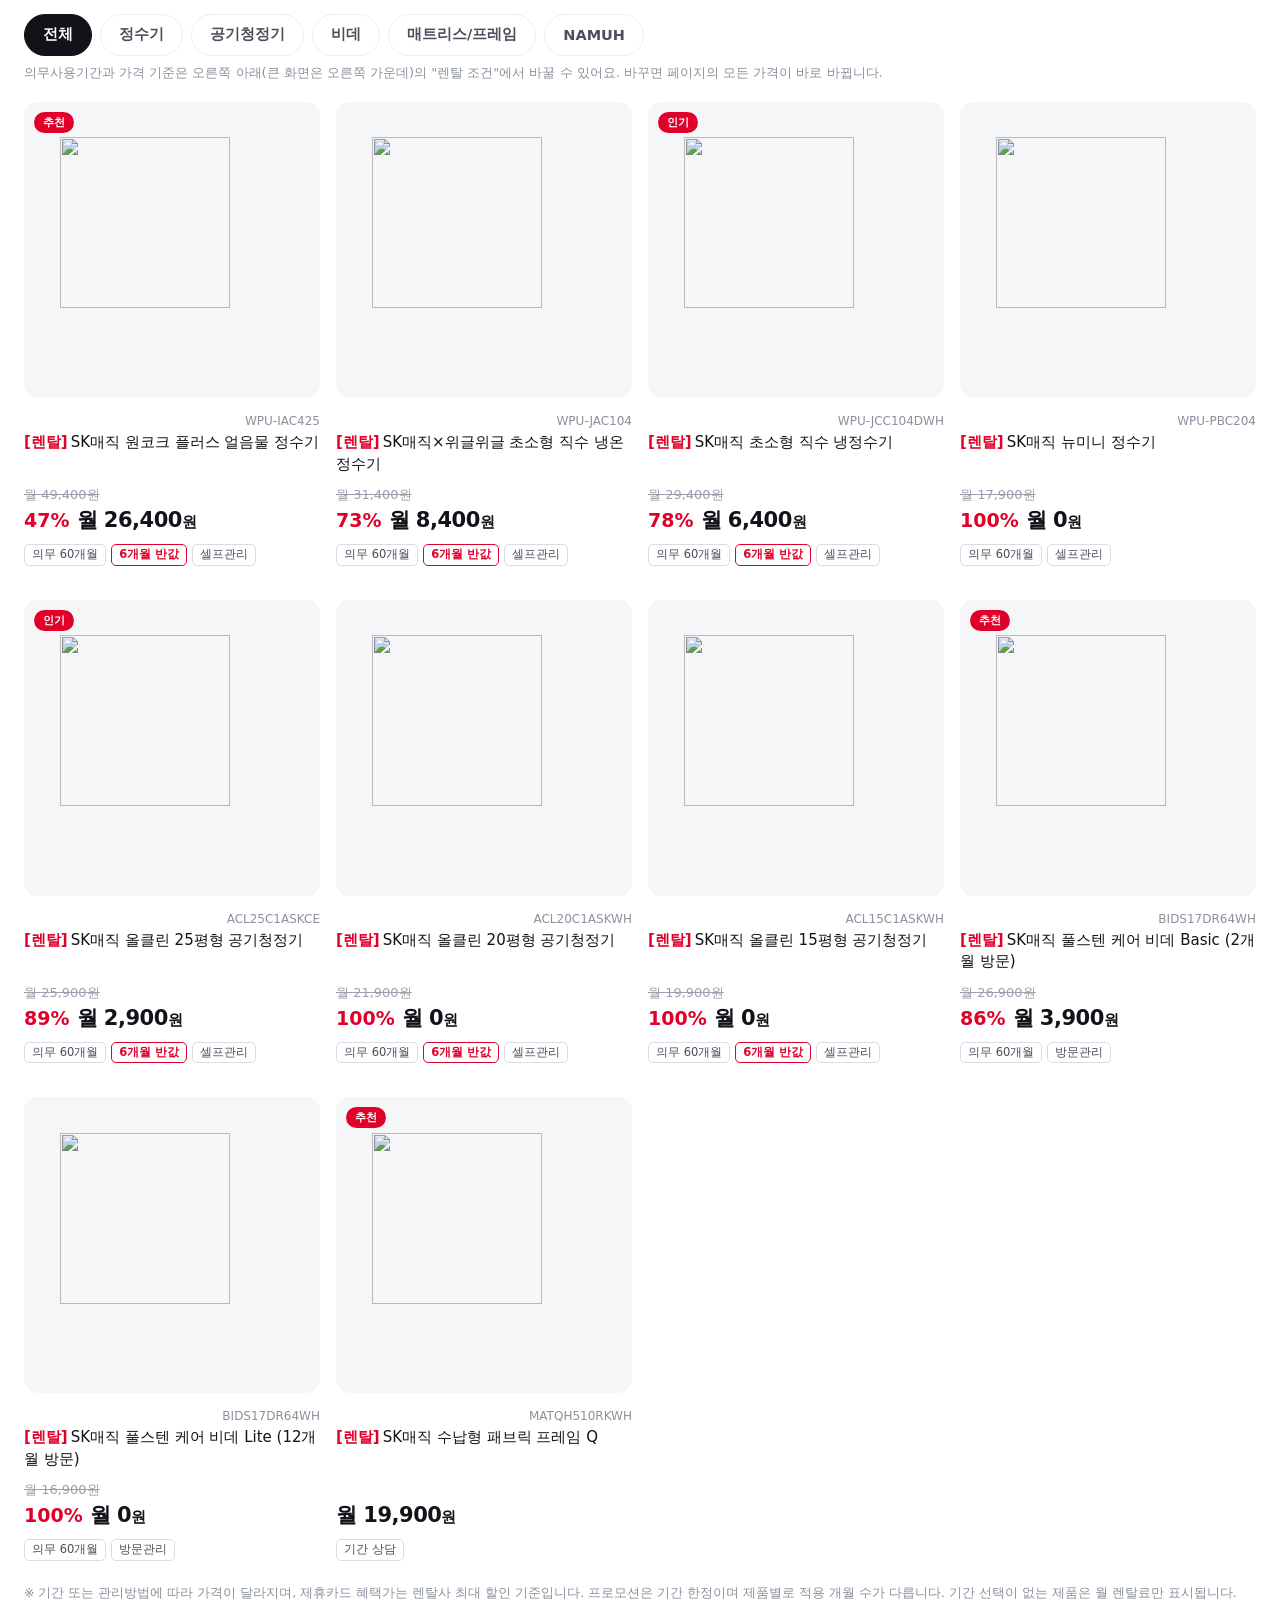
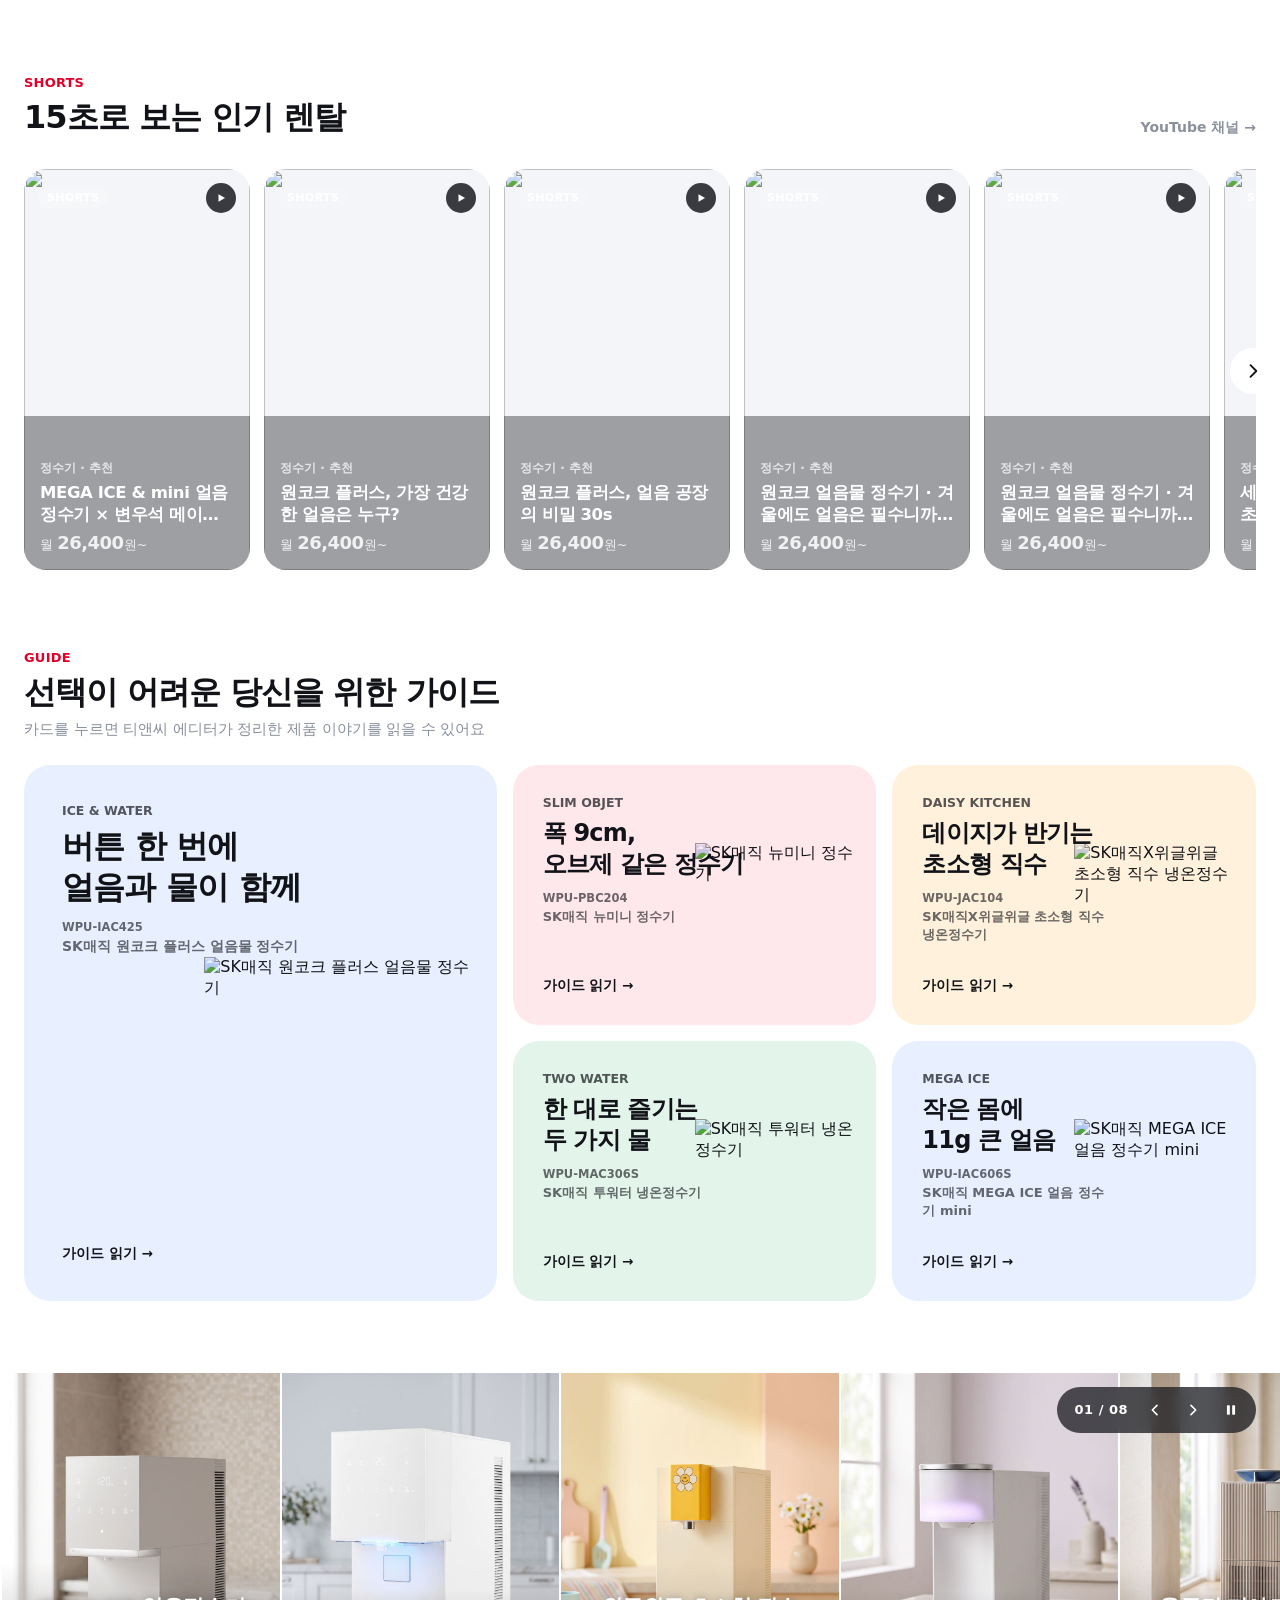
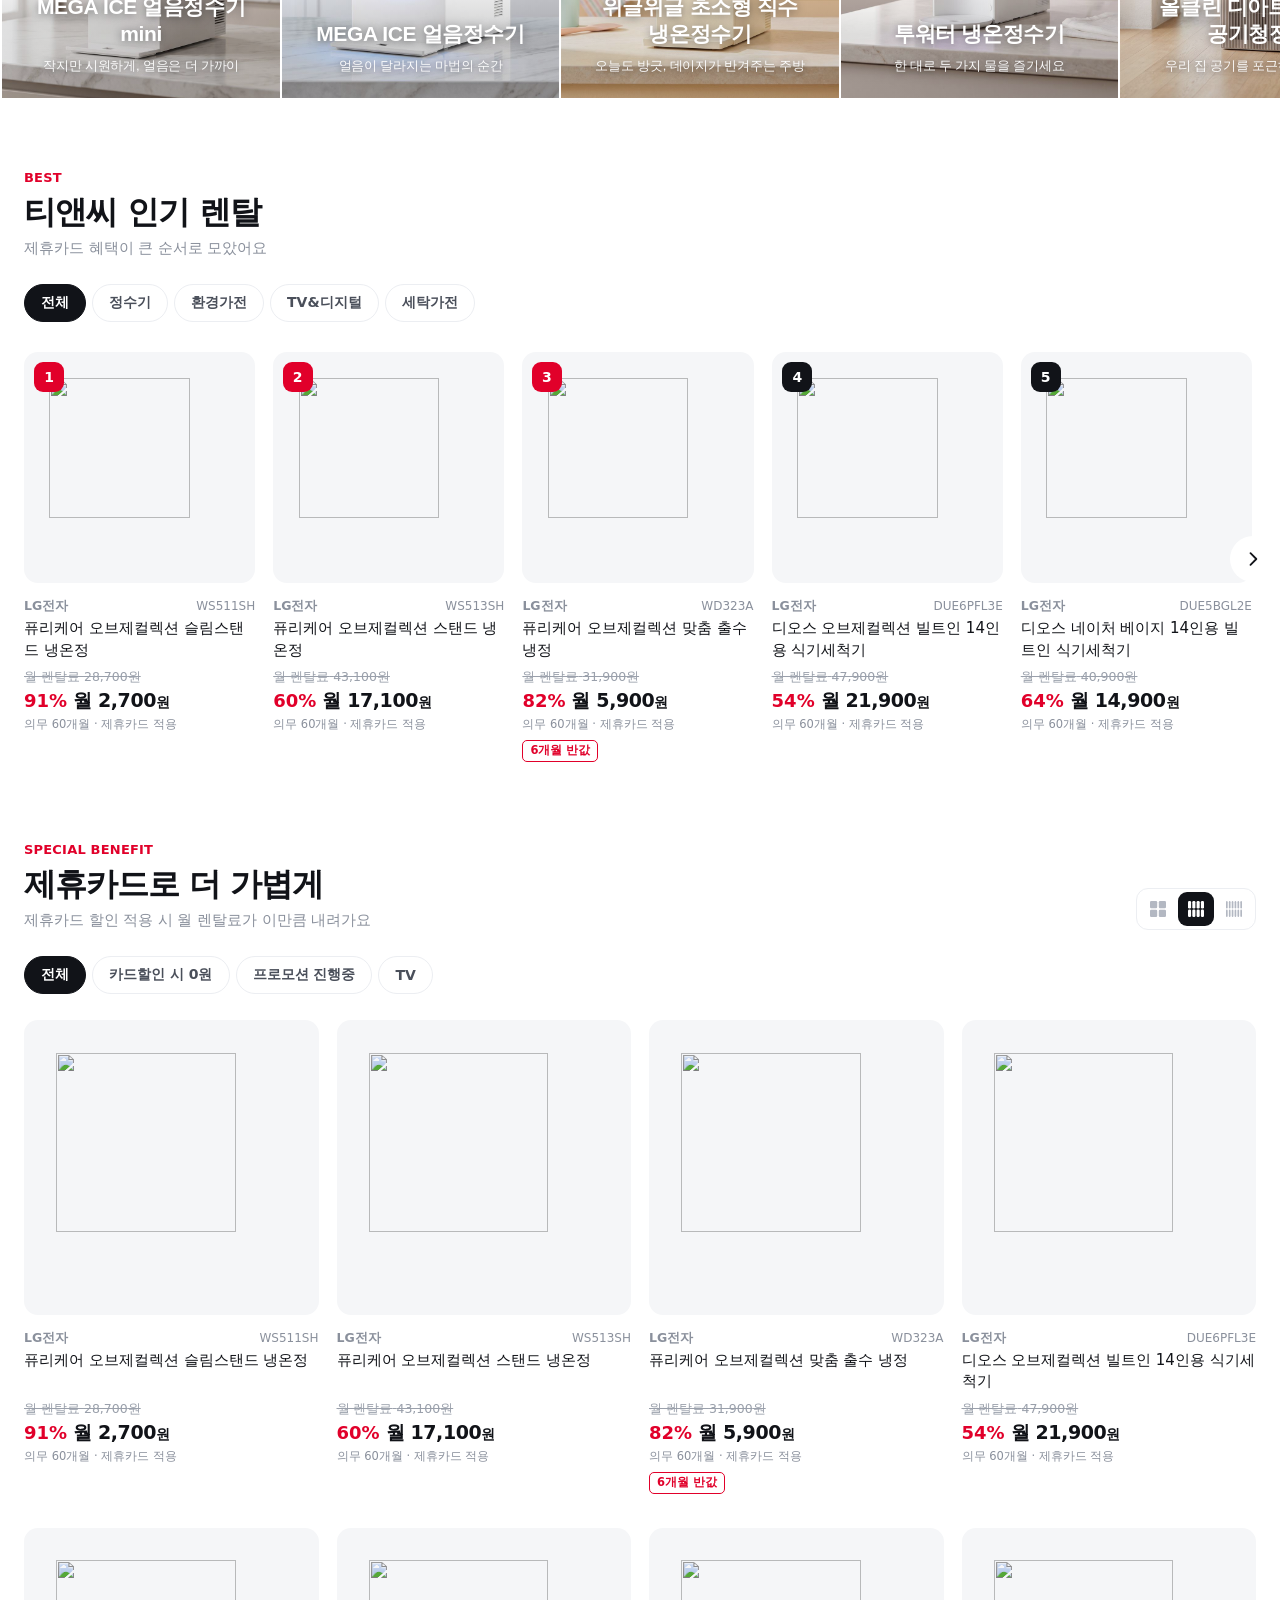
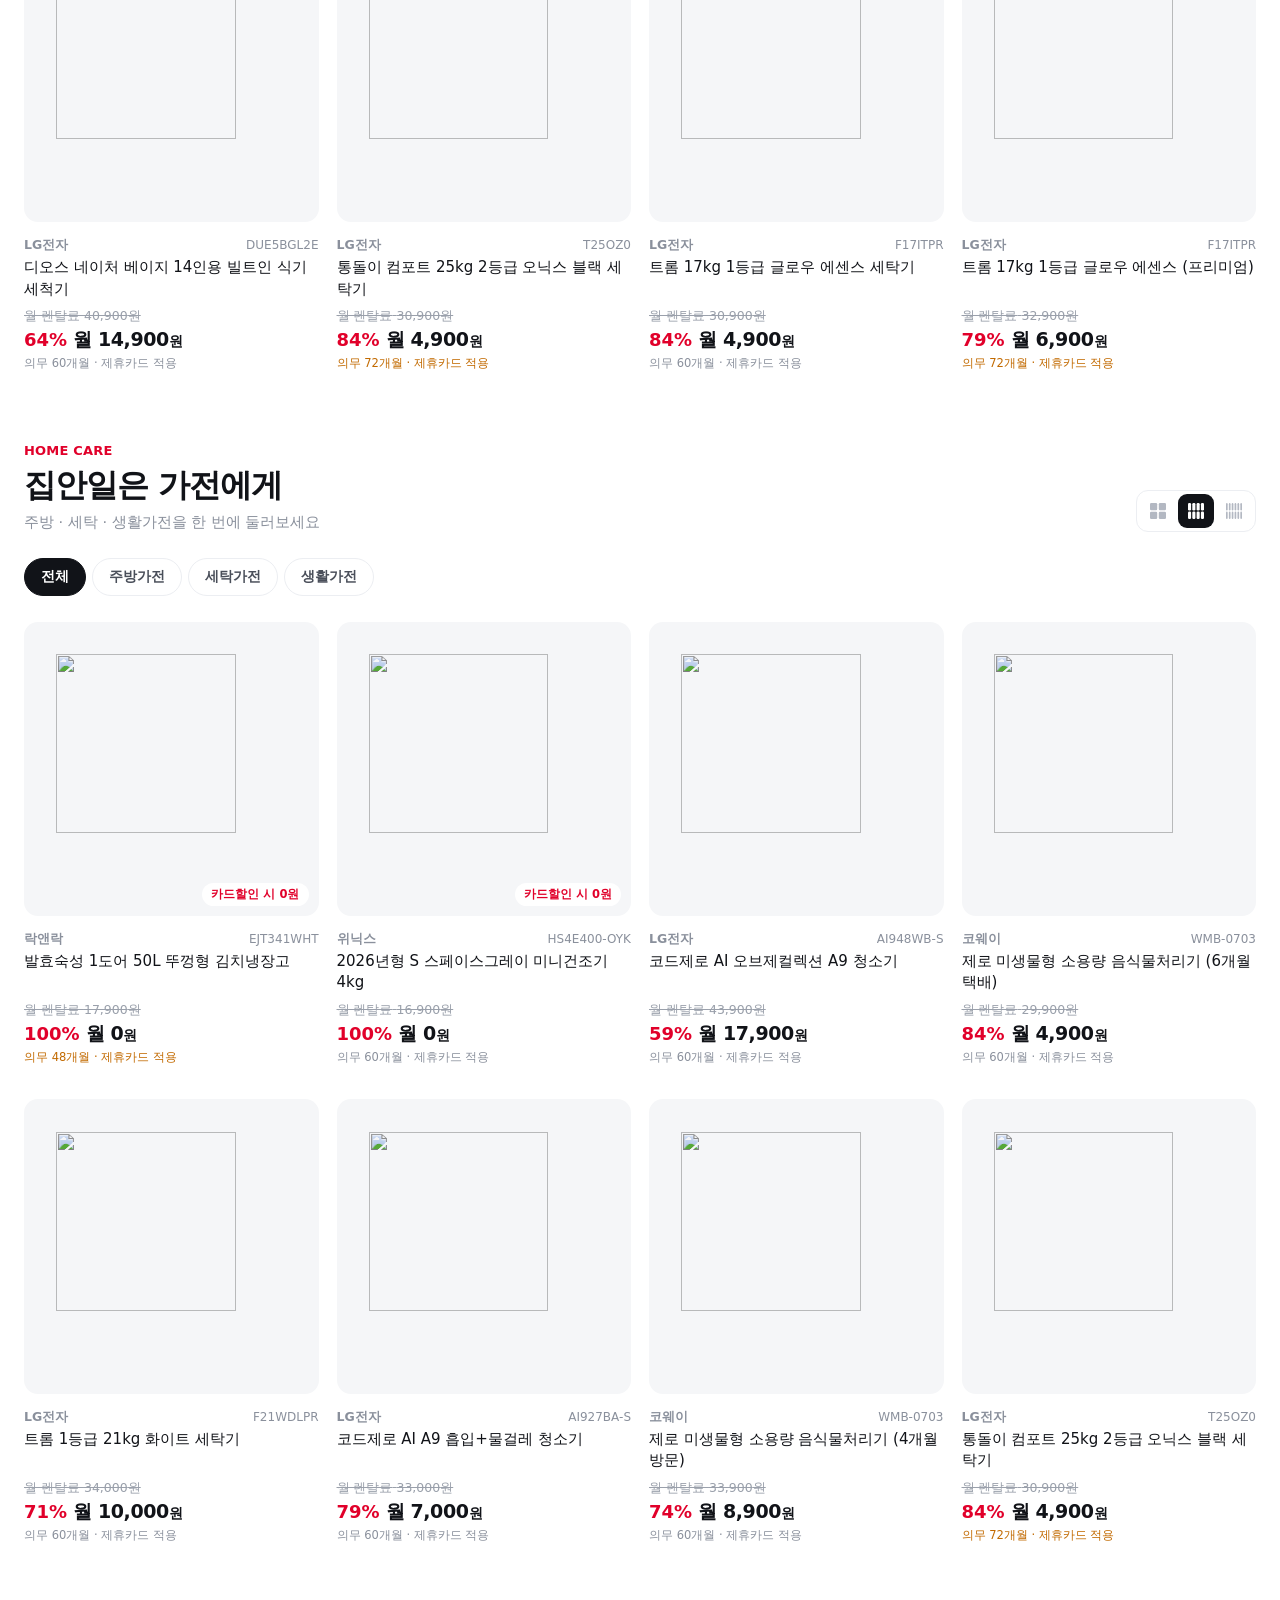
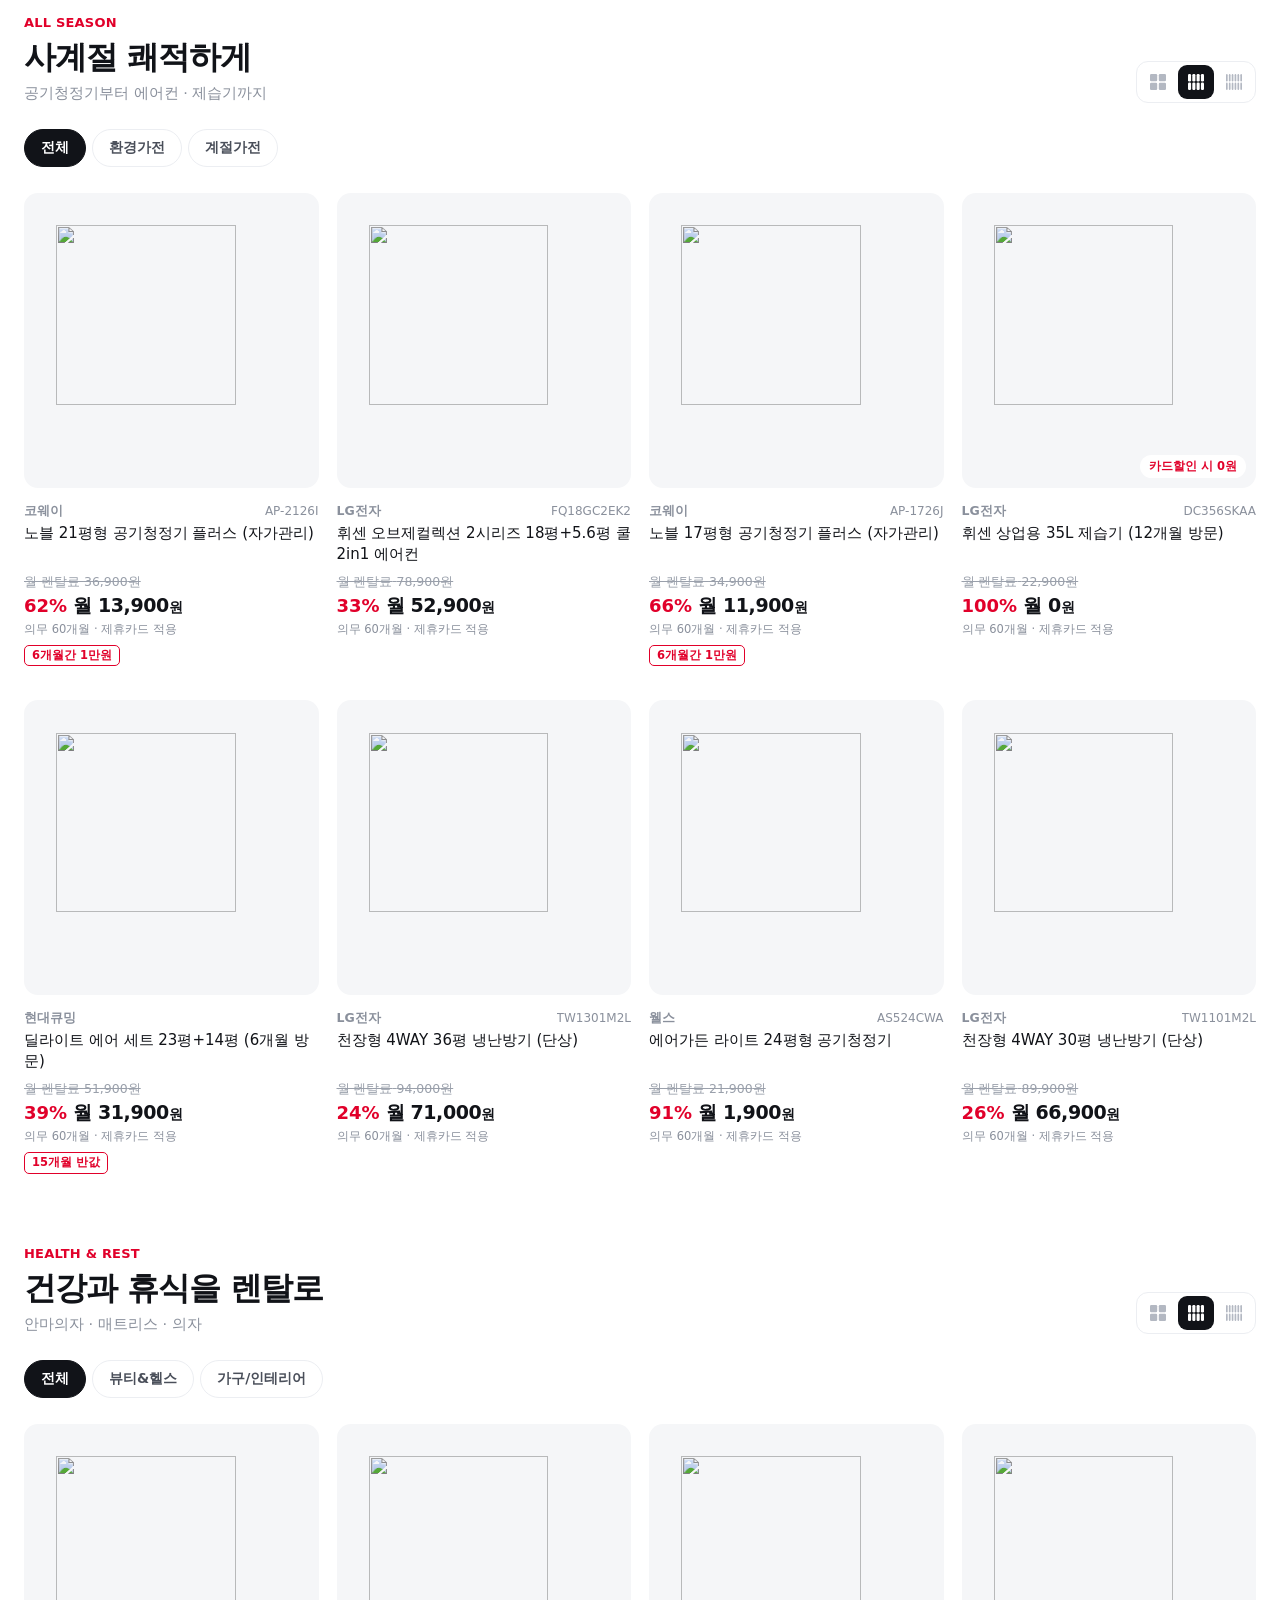
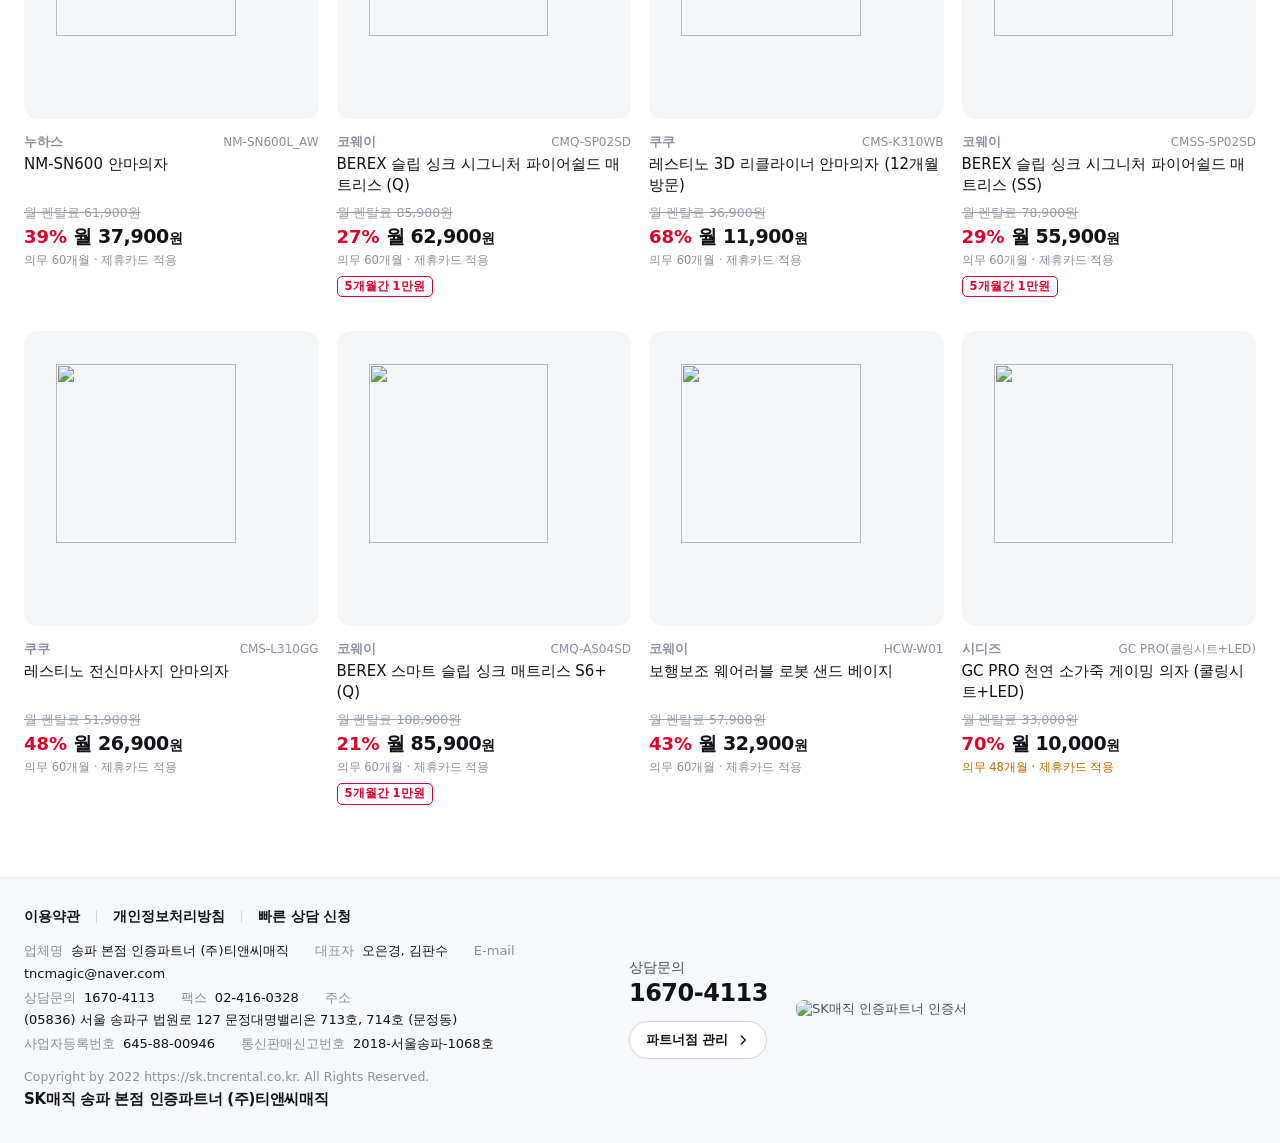
==== commit 42729eee: "Search results open as a product list page Submitting a search (button, keyboard 검색 key, or a sugges" ====
--- a/index.html
+++ b/index.html
@@ -22,12 +22,12 @@
 <link rel="preconnect" href="https://fonts.googleapis.com">
 <link rel="preconnect" href="https://fonts.gstatic.com" crossorigin>
 <link href="https://fonts.googleapis.com/css2?family=Jua&display=swap" rel="stylesheet">
-<link rel="stylesheet" href="css/header.css?v=202610251720">
-<link rel="stylesheet" href="css/main.css?v=202610251720">
-<link rel="stylesheet" href="css/main-banner.css?v=202610251720">
-<link rel="stylesheet" href="css/video-banner.css?v=202610251720">
-<link rel="stylesheet" href="css/layout-switch.css?v=202610251720">
-<link rel="stylesheet" href="css/guide-blog.css?v=202610251720">
+<link rel="stylesheet" href="css/header.css?v=202610251723">
+<link rel="stylesheet" href="css/main.css?v=202610251723">
+<link rel="stylesheet" href="css/main-banner.css?v=202610251723">
+<link rel="stylesheet" href="css/video-banner.css?v=202610251723">
+<link rel="stylesheet" href="css/layout-switch.css?v=202610251723">
+<link rel="stylesheet" href="css/guide-blog.css?v=202610251723">
 </head>
 <body class="has-mnav">
 
@@ -329,19 +329,19 @@
 <div class="toast" id="toast"></div>
 
 
-<script src="js/data.js?v=202610251720"></script>
-<script src="js/data-all.js?v=202610251720"></script>
-<script src="js/data-periods.js?v=202610251720"></script>
-<script src="js/data-models.js?v=202610251720"></script>
-<script src="js/hero-slides.js?v=202610251720"></script>
-<script src="js/fx.js?v=202610251720"></script>
-<script src="js/header.js?v=202610251720"></script>
-<script src="js/layout-switch.js?v=202610251720"></script>
-<script src="js/main.js?v=202610251720"></script>
-<script src="js/hero.js?v=202610251720"></script>
-<script src="js/main-banner-data.js?v=202610251720"></script>
-<script src="js/main-banner.js?v=202610251720"></script>
-<script src="js/video-banner.js?v=202610251720"></script>
-<script src="js/guide-blog.js?v=202610251720"></script>
+<script src="js/data.js?v=202610251723"></script>
+<script src="js/data-all.js?v=202610251723"></script>
+<script src="js/data-periods.js?v=202610251723"></script>
+<script src="js/data-models.js?v=202610251723"></script>
+<script src="js/hero-slides.js?v=202610251723"></script>
+<script src="js/fx.js?v=202610251723"></script>
+<script src="js/header.js?v=202610251723"></script>
+<script src="js/layout-switch.js?v=202610251723"></script>
+<script src="js/main.js?v=202610251723"></script>
+<script src="js/hero.js?v=202610251723"></script>
+<script src="js/main-banner-data.js?v=202610251723"></script>
+<script src="js/main-banner.js?v=202610251723"></script>
+<script src="js/video-banner.js?v=202610251723"></script>
+<script src="js/guide-blog.js?v=202610251723"></script>
 </body>
 </html>
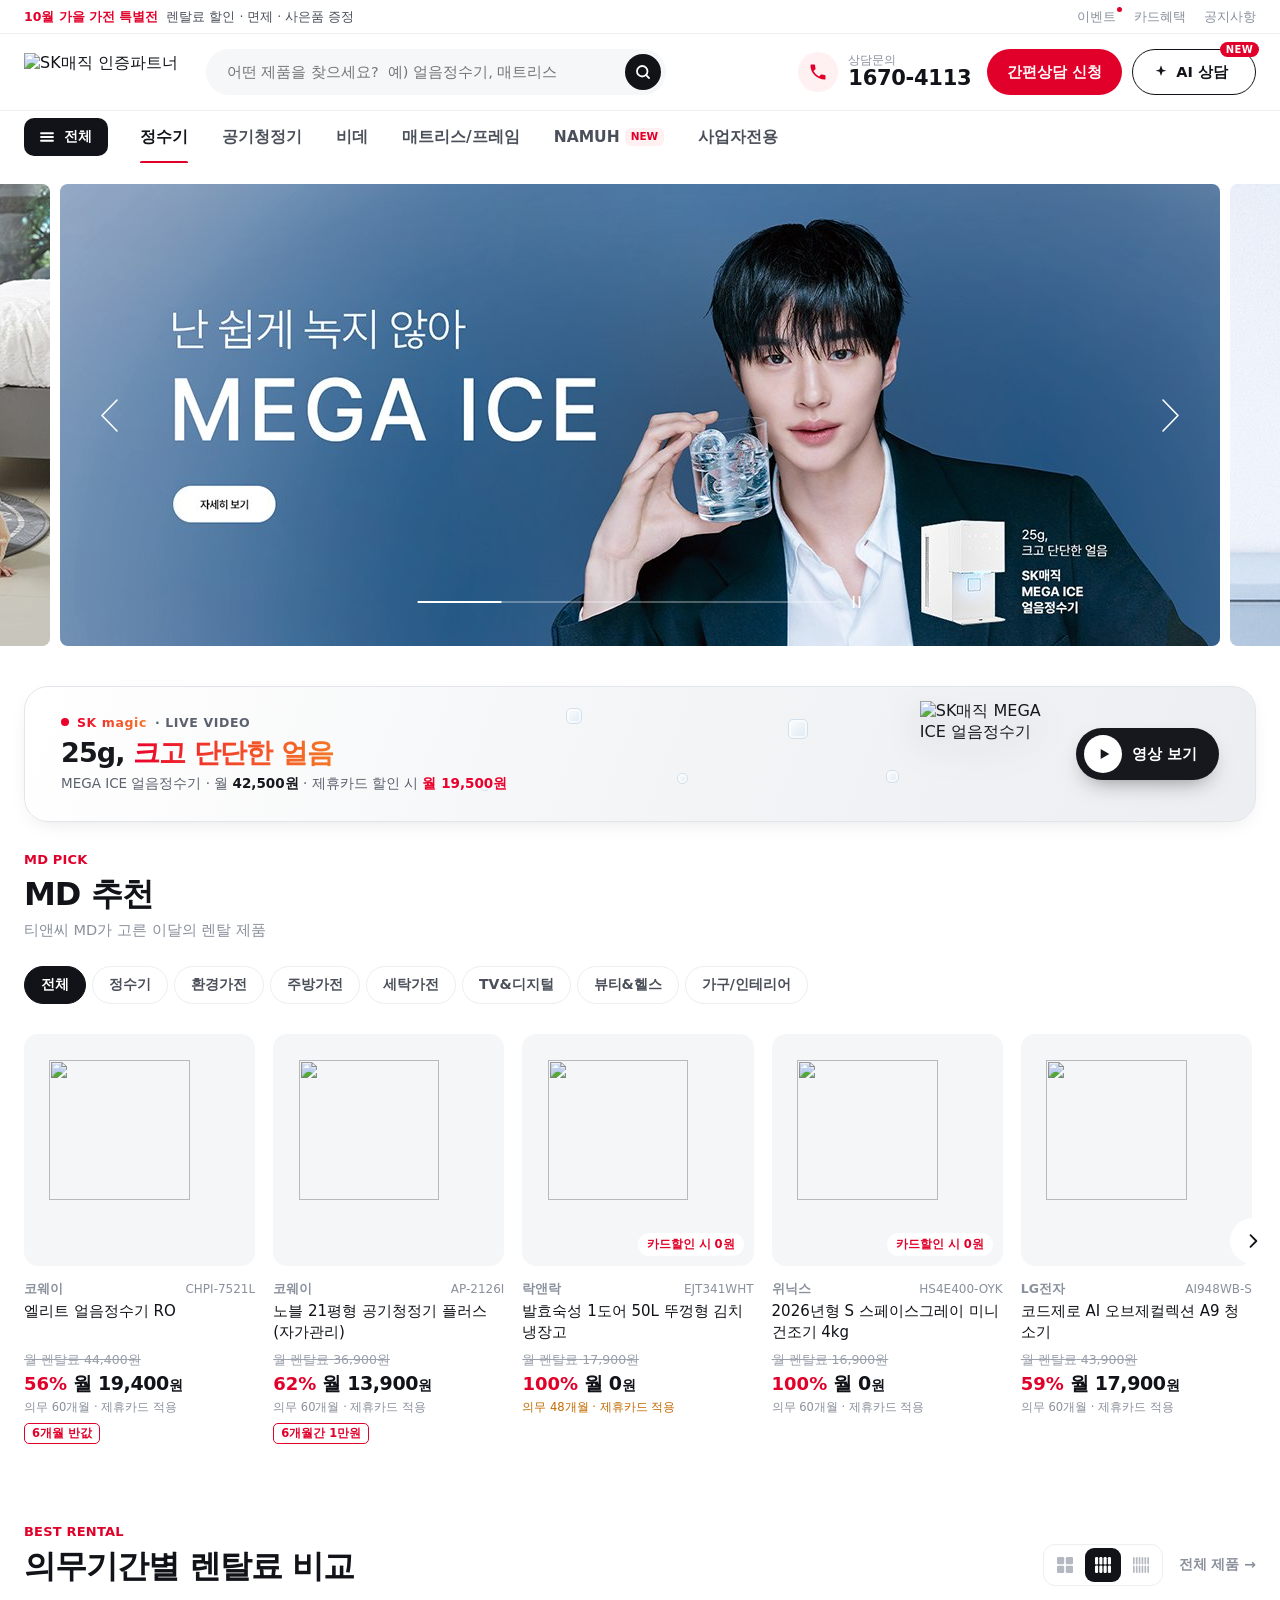
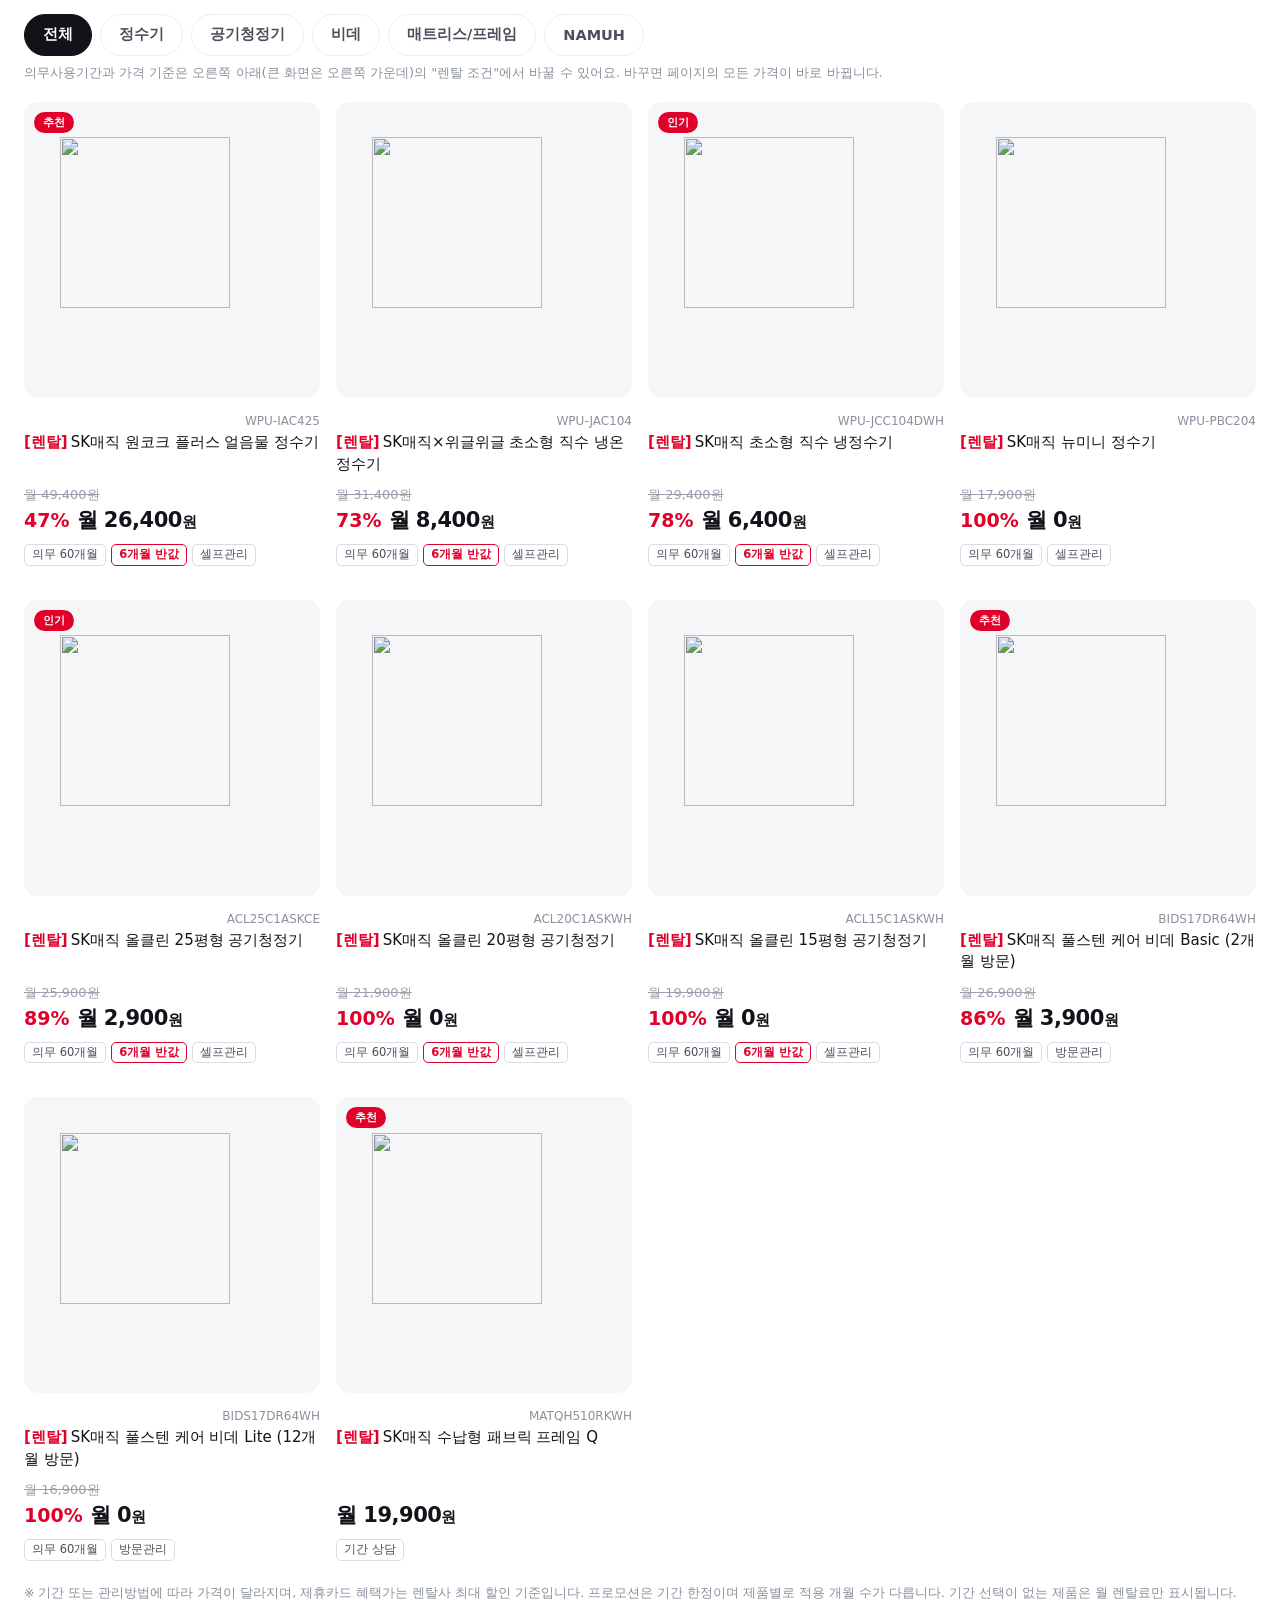
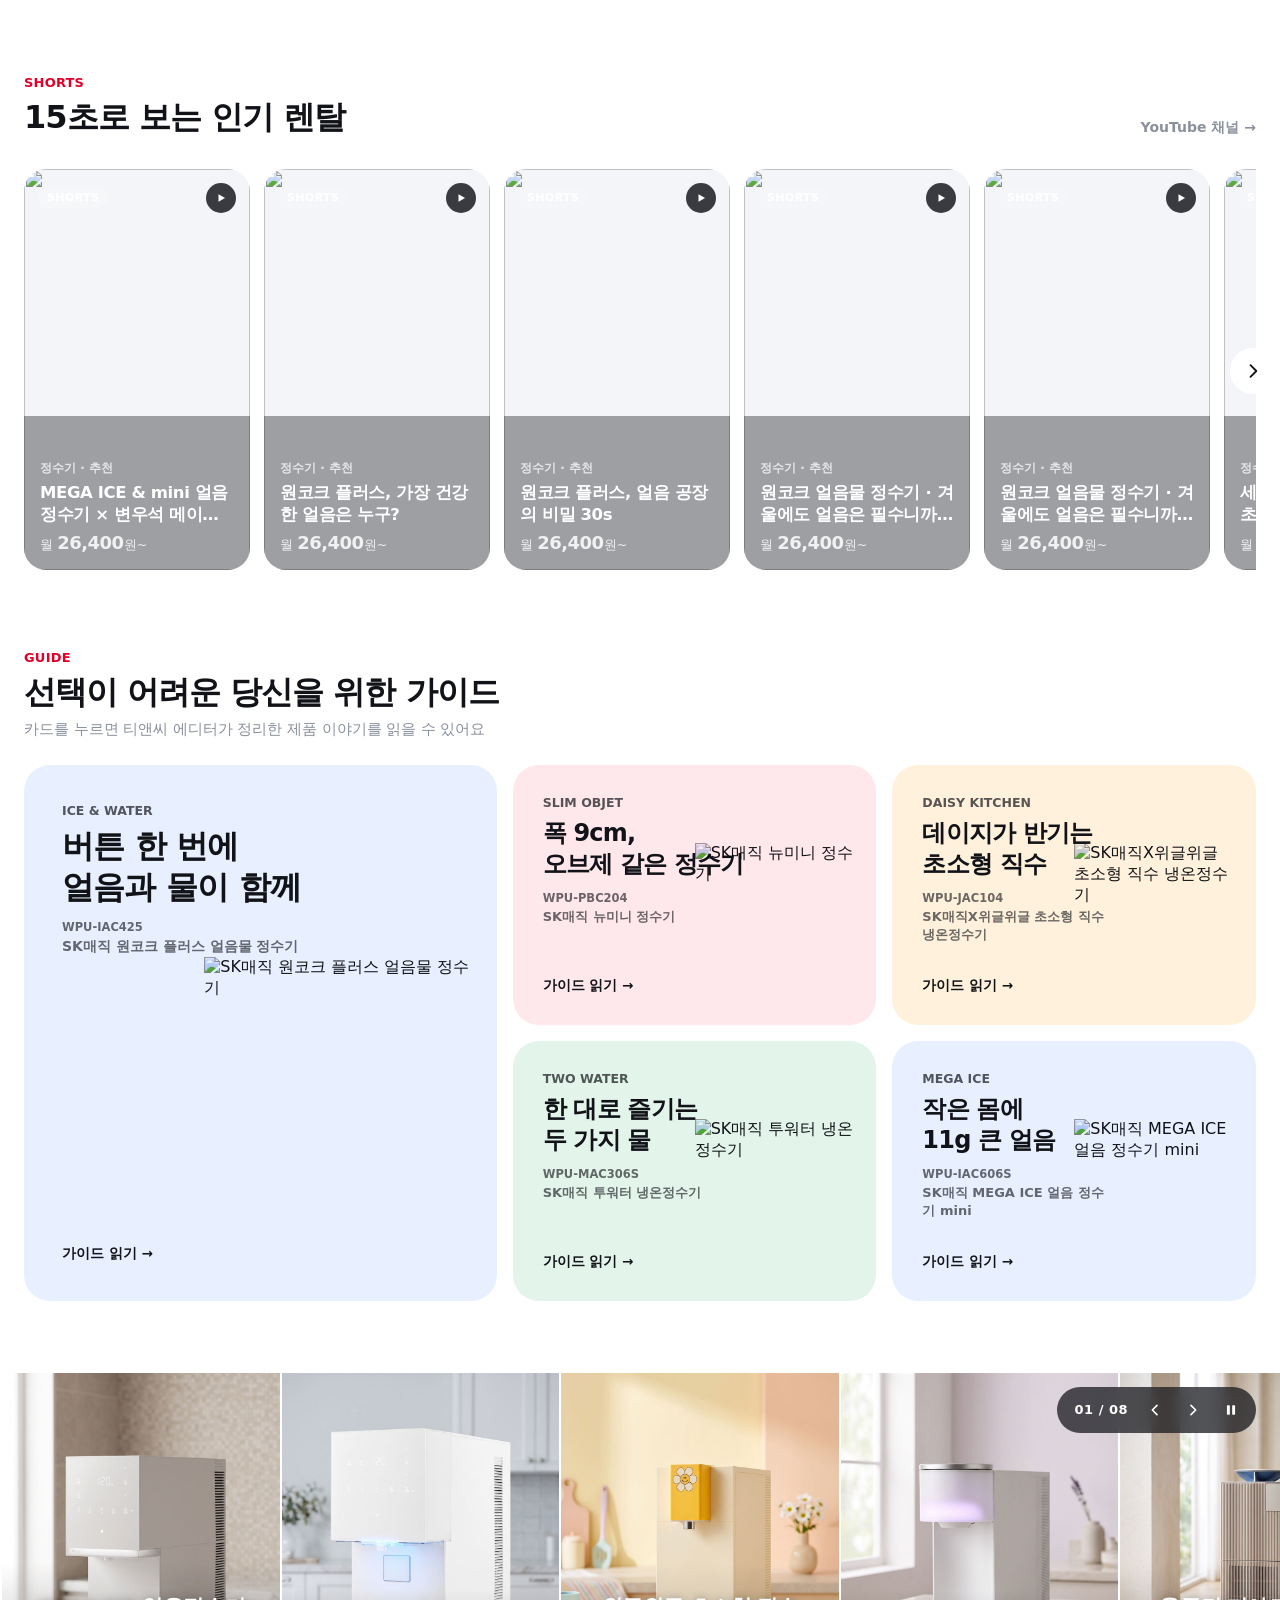
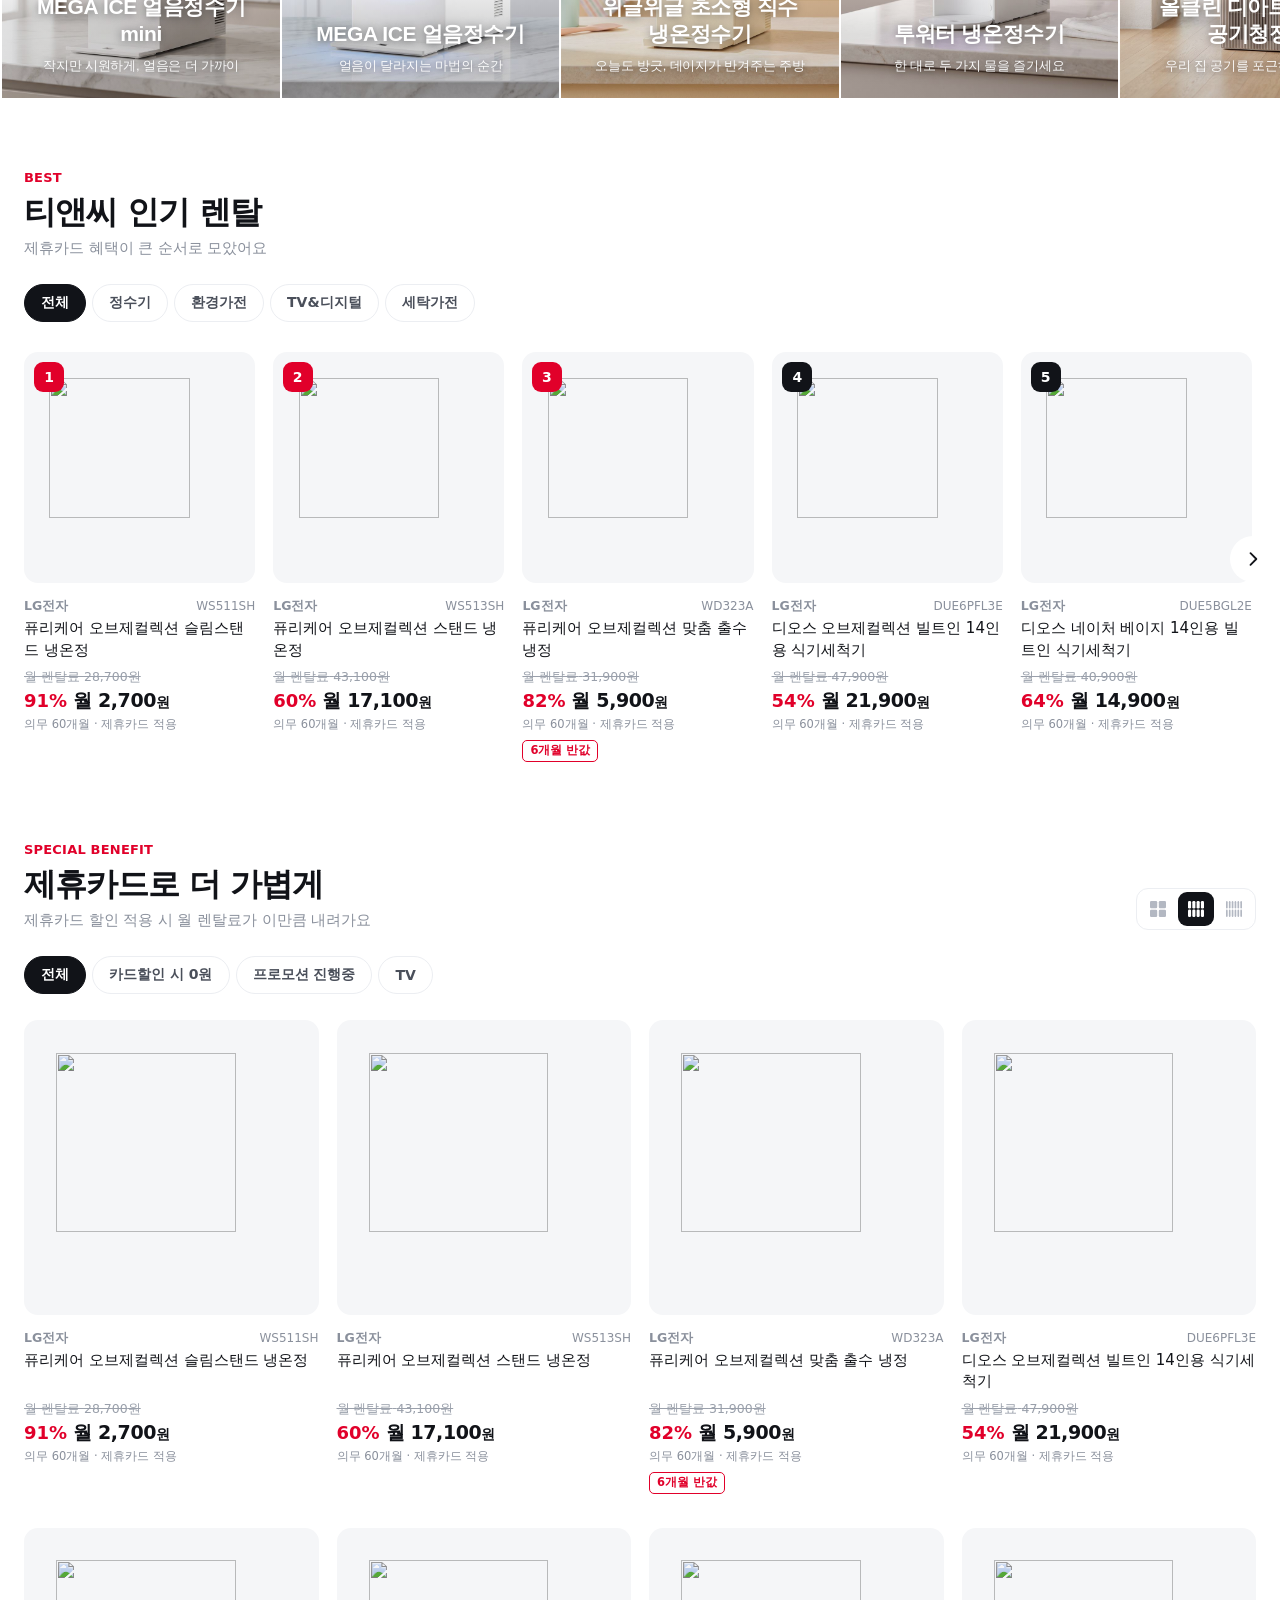
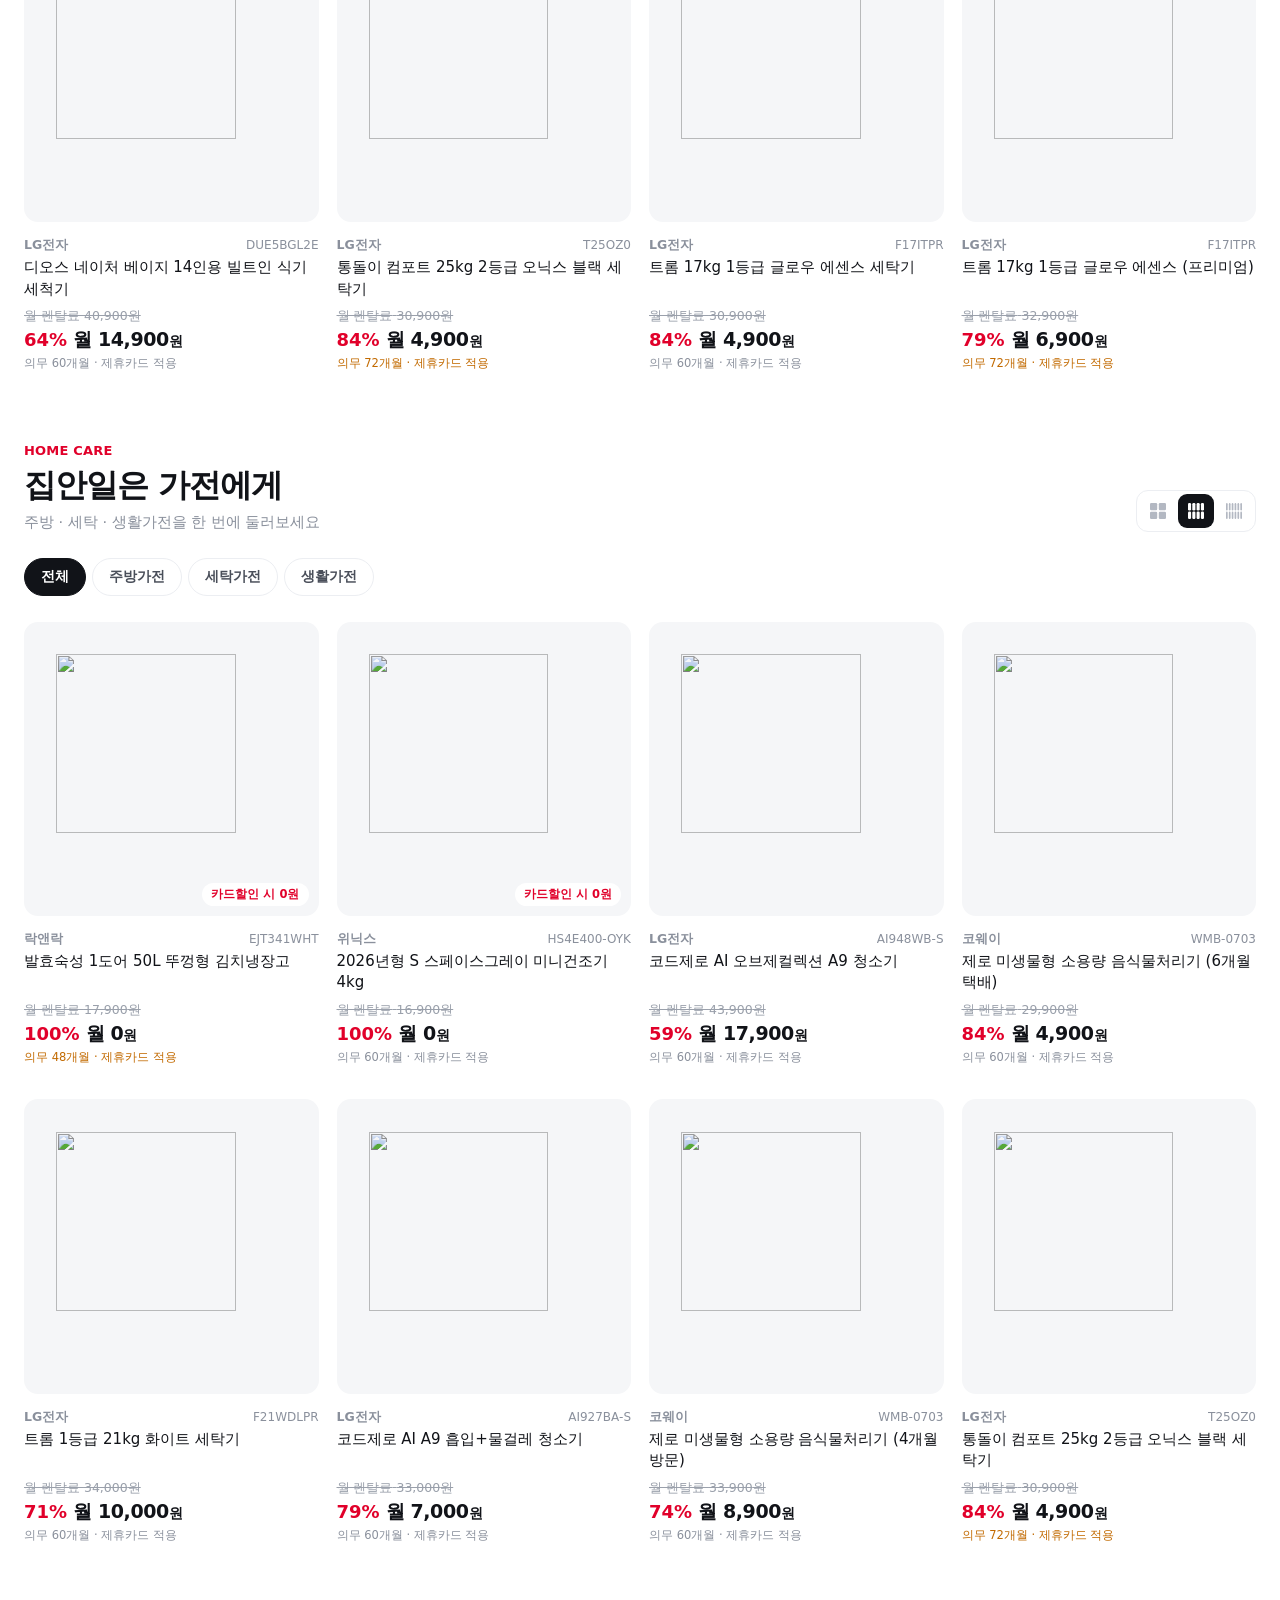
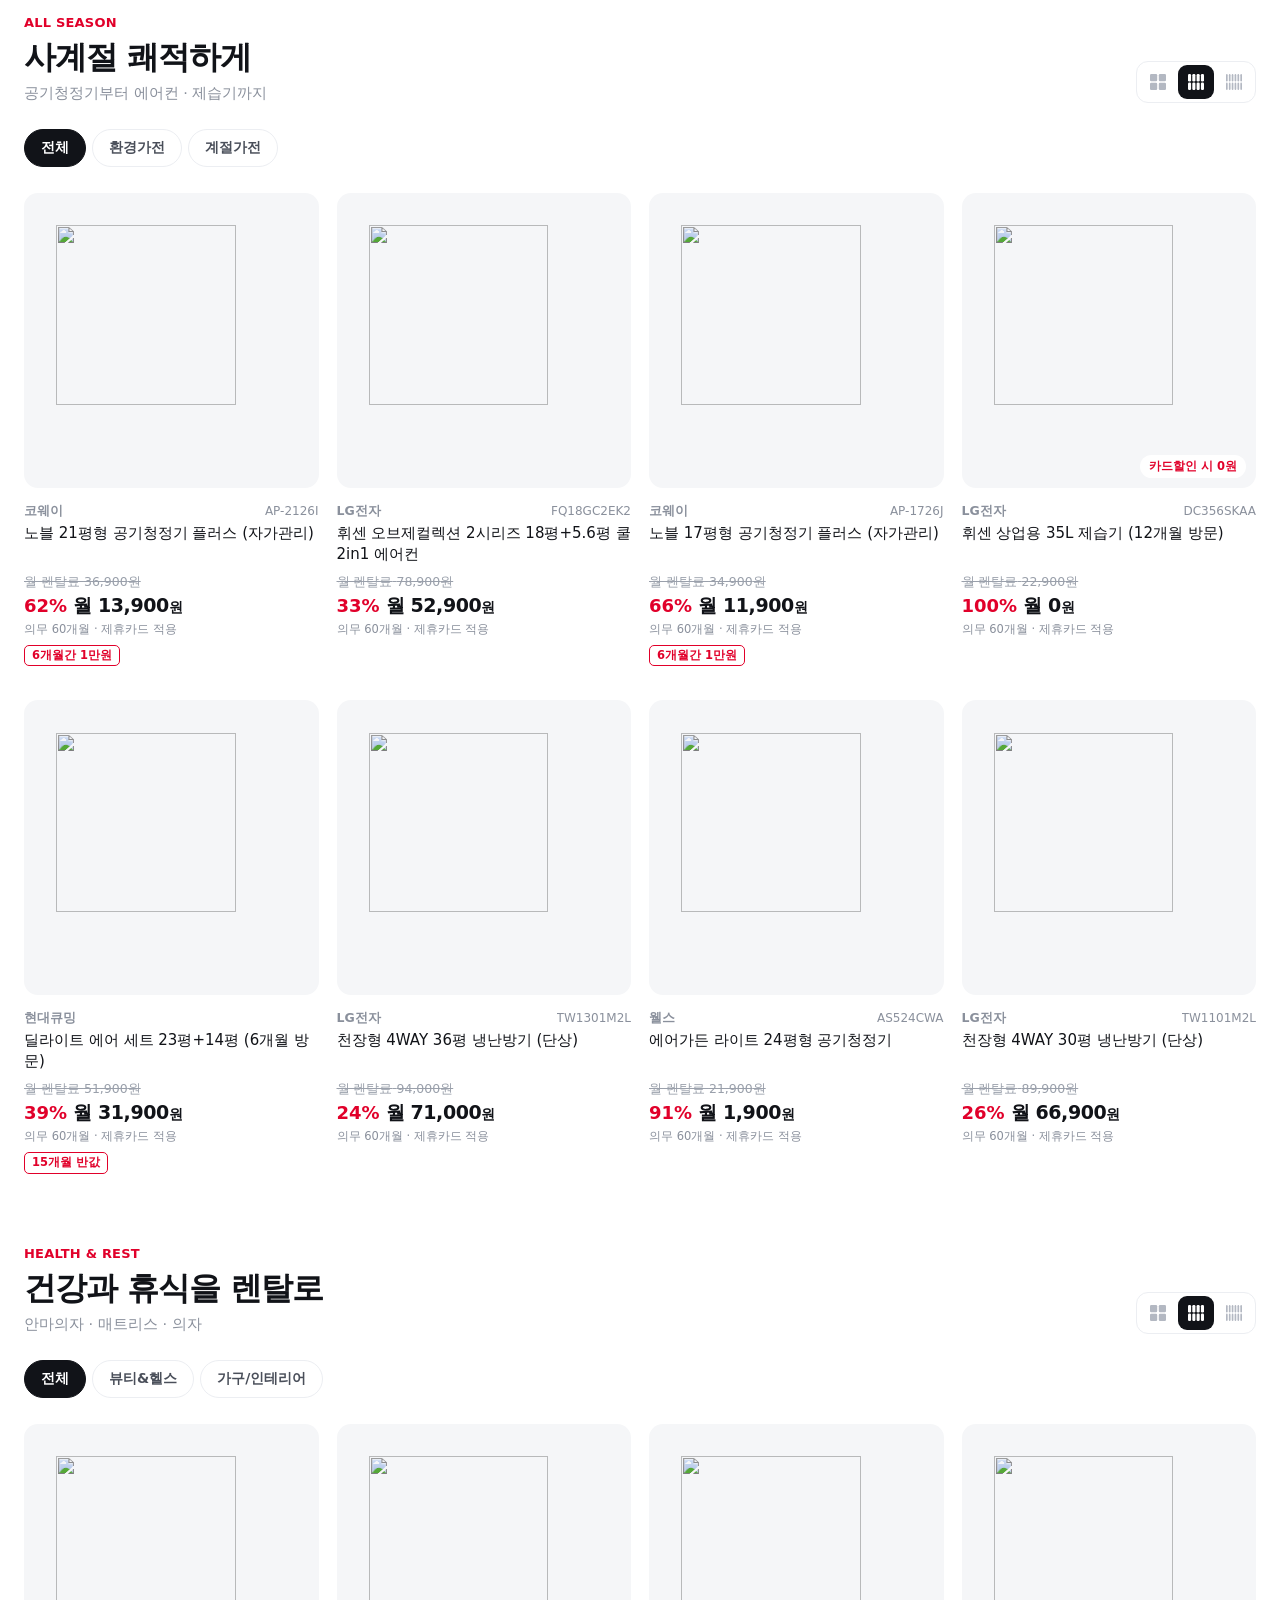
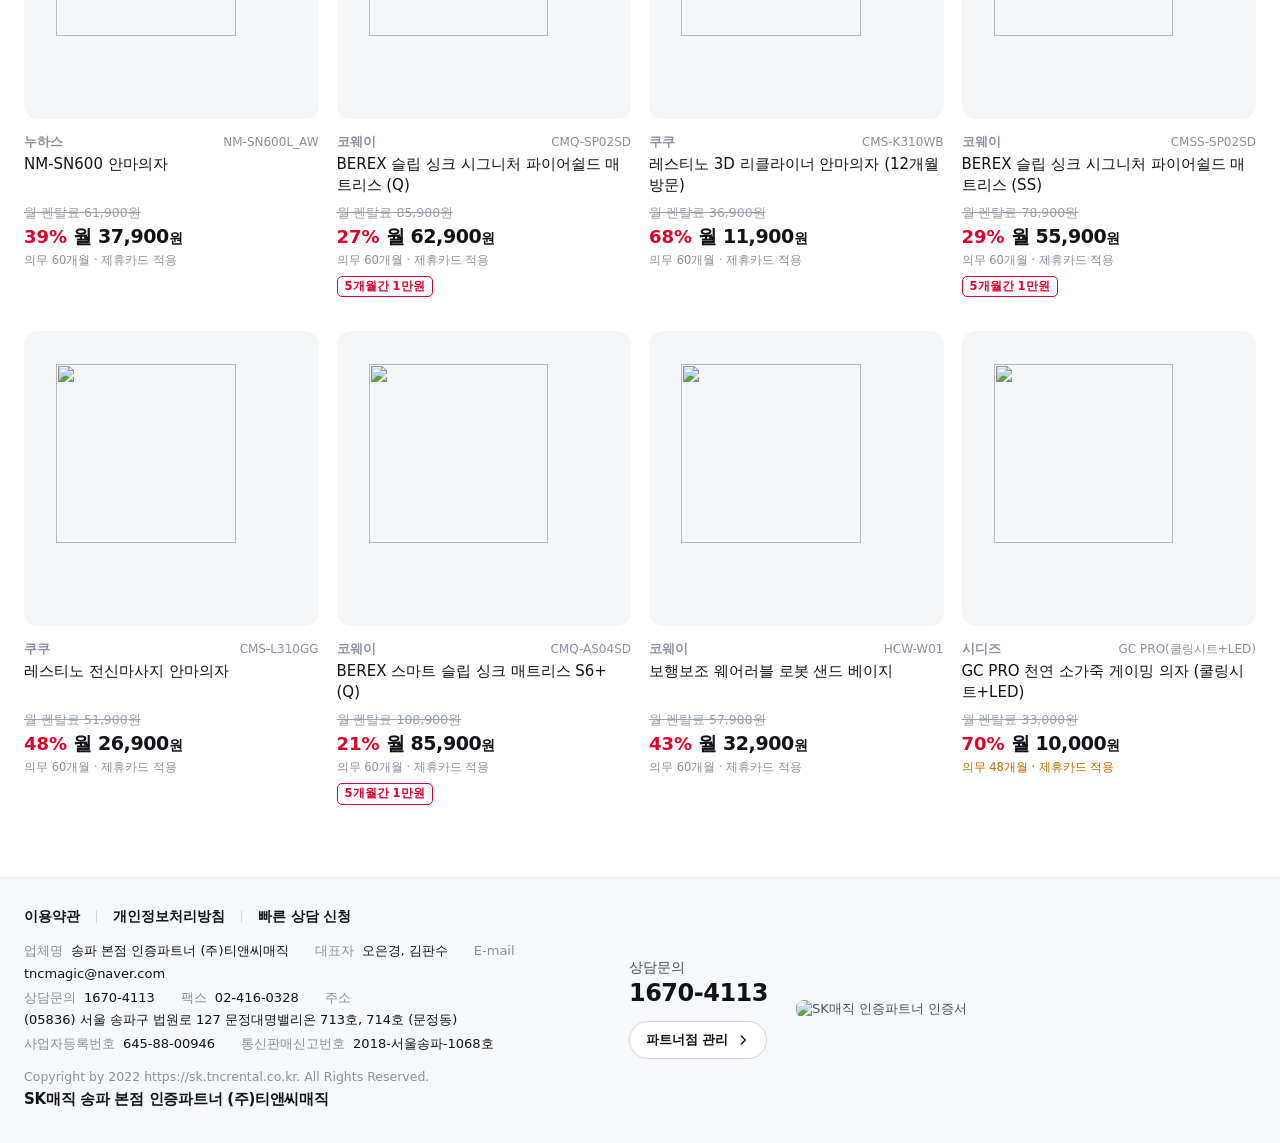
==== commit f10befeb: "Rental filter price buttons look like buttons; mobile 제휴카드 round button - Wide screens: 가격 기준 (제휴카드 " ====
--- a/index.html
+++ b/index.html
@@ -22,12 +22,12 @@
 <link rel="preconnect" href="https://fonts.googleapis.com">
 <link rel="preconnect" href="https://fonts.gstatic.com" crossorigin>
 <link href="https://fonts.googleapis.com/css2?family=Jua&display=swap" rel="stylesheet">
-<link rel="stylesheet" href="css/header.css?v=202610251723">
-<link rel="stylesheet" href="css/main.css?v=202610251723">
-<link rel="stylesheet" href="css/main-banner.css?v=202610251723">
-<link rel="stylesheet" href="css/video-banner.css?v=202610251723">
-<link rel="stylesheet" href="css/layout-switch.css?v=202610251723">
-<link rel="stylesheet" href="css/guide-blog.css?v=202610251723">
+<link rel="stylesheet" href="css/header.css?v=202610281436">
+<link rel="stylesheet" href="css/main.css?v=202610281436">
+<link rel="stylesheet" href="css/main-banner.css?v=202610281436">
+<link rel="stylesheet" href="css/video-banner.css?v=202610281436">
+<link rel="stylesheet" href="css/layout-switch.css?v=202610281436">
+<link rel="stylesheet" href="css/guide-blog.css?v=202610281436">
 </head>
 <body class="has-mnav">
 
@@ -329,19 +329,19 @@
 <div class="toast" id="toast"></div>
 
 
-<script src="js/data.js?v=202610251723"></script>
-<script src="js/data-all.js?v=202610251723"></script>
-<script src="js/data-periods.js?v=202610251723"></script>
-<script src="js/data-models.js?v=202610251723"></script>
-<script src="js/hero-slides.js?v=202610251723"></script>
-<script src="js/fx.js?v=202610251723"></script>
-<script src="js/header.js?v=202610251723"></script>
-<script src="js/layout-switch.js?v=202610251723"></script>
-<script src="js/main.js?v=202610251723"></script>
-<script src="js/hero.js?v=202610251723"></script>
-<script src="js/main-banner-data.js?v=202610251723"></script>
-<script src="js/main-banner.js?v=202610251723"></script>
-<script src="js/video-banner.js?v=202610251723"></script>
-<script src="js/guide-blog.js?v=202610251723"></script>
+<script src="js/data.js?v=202610281436"></script>
+<script src="js/data-all.js?v=202610281436"></script>
+<script src="js/data-periods.js?v=202610281436"></script>
+<script src="js/data-models.js?v=202610281436"></script>
+<script src="js/hero-slides.js?v=202610281436"></script>
+<script src="js/fx.js?v=202610281436"></script>
+<script src="js/header.js?v=202610281436"></script>
+<script src="js/layout-switch.js?v=202610281436"></script>
+<script src="js/main.js?v=202610281436"></script>
+<script src="js/hero.js?v=202610281436"></script>
+<script src="js/main-banner-data.js?v=202610281436"></script>
+<script src="js/main-banner.js?v=202610281436"></script>
+<script src="js/video-banner.js?v=202610281436"></script>
+<script src="js/guide-blog.js?v=202610281436"></script>
 </body>
 </html>
--- a/css/main.css
+++ b/css/main.css
@@ -340,8 +340,11 @@
   .fx-s{font-size:11px;margin:9px 0 5px}
   .fx-chips{flex-direction:column;gap:4px}
   .fx-chips button{width:100%;height:28px;padding:0;font-size:12.5px}
-  .fx-seg{flex-direction:column;border-radius:12px;padding:3px}
-  .fx-seg button{width:100%;height:26px;font-size:11.5px;border-radius:9px}
+  /* 가격 기준도 의무사용기간 칩과 같은 낱개 버튼 모양. 세로 배치에서 flex:1 이 높이를 무시해 15px로 눌리던 것도 flex:none 으로 바로잡음 */
+  .fx-seg{flex-direction:column;gap:4px;background:none;border-radius:0;padding:0}
+  .fx-seg button{flex:none;width:100%;height:28px;padding:0;font-size:12.5px;border-radius:999px;background:var(--bg)}
+  .fx-seg button:hover{background:#ECEEF2}
+  .fx-seg button.on{background:var(--ink);color:#fff}
   .fx-n{display:none}
   .fx-q{align-items:stretch;gap:8px}
   .fx-call{display:block;border:1px solid var(--line);border-radius:16px;overflow:hidden;background:#fff;text-align:center}
@@ -404,10 +407,16 @@
   .mcs-row b{font-size:15.5px;font-weight:800}
   .mcs-call small{font-size:13px;opacity:.9}
   .mcs-row small{font-size:12.5px;color:var(--ink3)}
-  /* the old floating pill + round buttons are replaced by the bar; only TOP stays, above the bar */
+  /* the old floating pill + round buttons are replaced by the bar; 제휴카드 + TOP stay, above the bar */
   .fx{bottom:calc(74px + env(safe-area-inset-bottom));right:14px}
-  .fx .fx-toggle,.fx .fx-consult,.fx .fx-card{display:none}
+  .fx .fx-toggle,.fx .fx-consult{display:none}
   .fx-top{width:42px;height:42px;background:rgba(17,19,24,.55)}
+  /* 제휴카드: round card button above TOP, shown from the top of the page (TOP still waits for scrolling) */
+  .fx{opacity:1;visibility:visible;transform:none}
+  .fx:not(.on) .fx-top{display:none}
+  .fx .fx-card{width:46px;height:46px;border:0;background:var(--red);color:#fff;box-shadow:0 6px 16px -6px rgba(225,0,42,.6)}
+  .fx .fx-card svg{width:23px;height:23px}
+  .fx.msheet .fx-card{opacity:0;pointer-events:none}
   /* 렌탈료 sheet: the filter body slides up above the bar */
   .fx.msheet{opacity:1;visibility:visible;transform:none;z-index:96}
   .fx.msheet .fx-top{opacity:0;pointer-events:none}
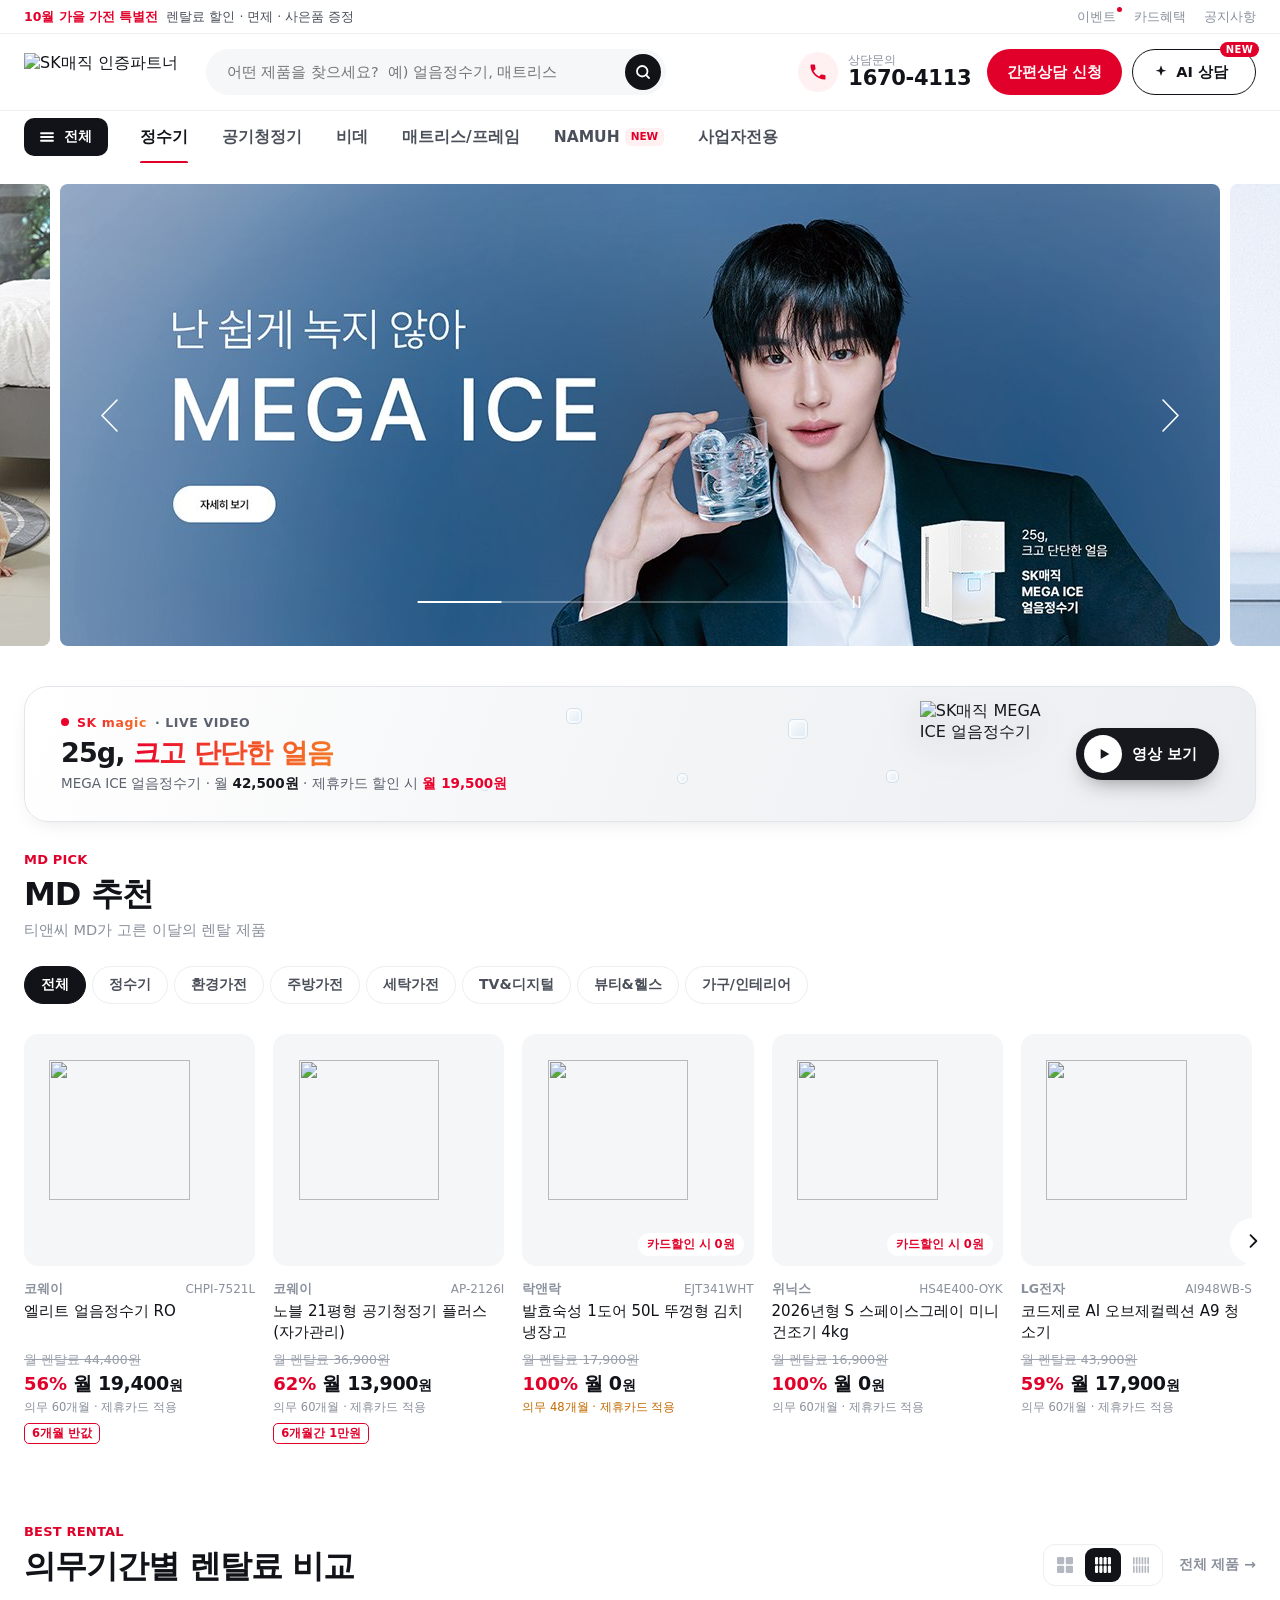
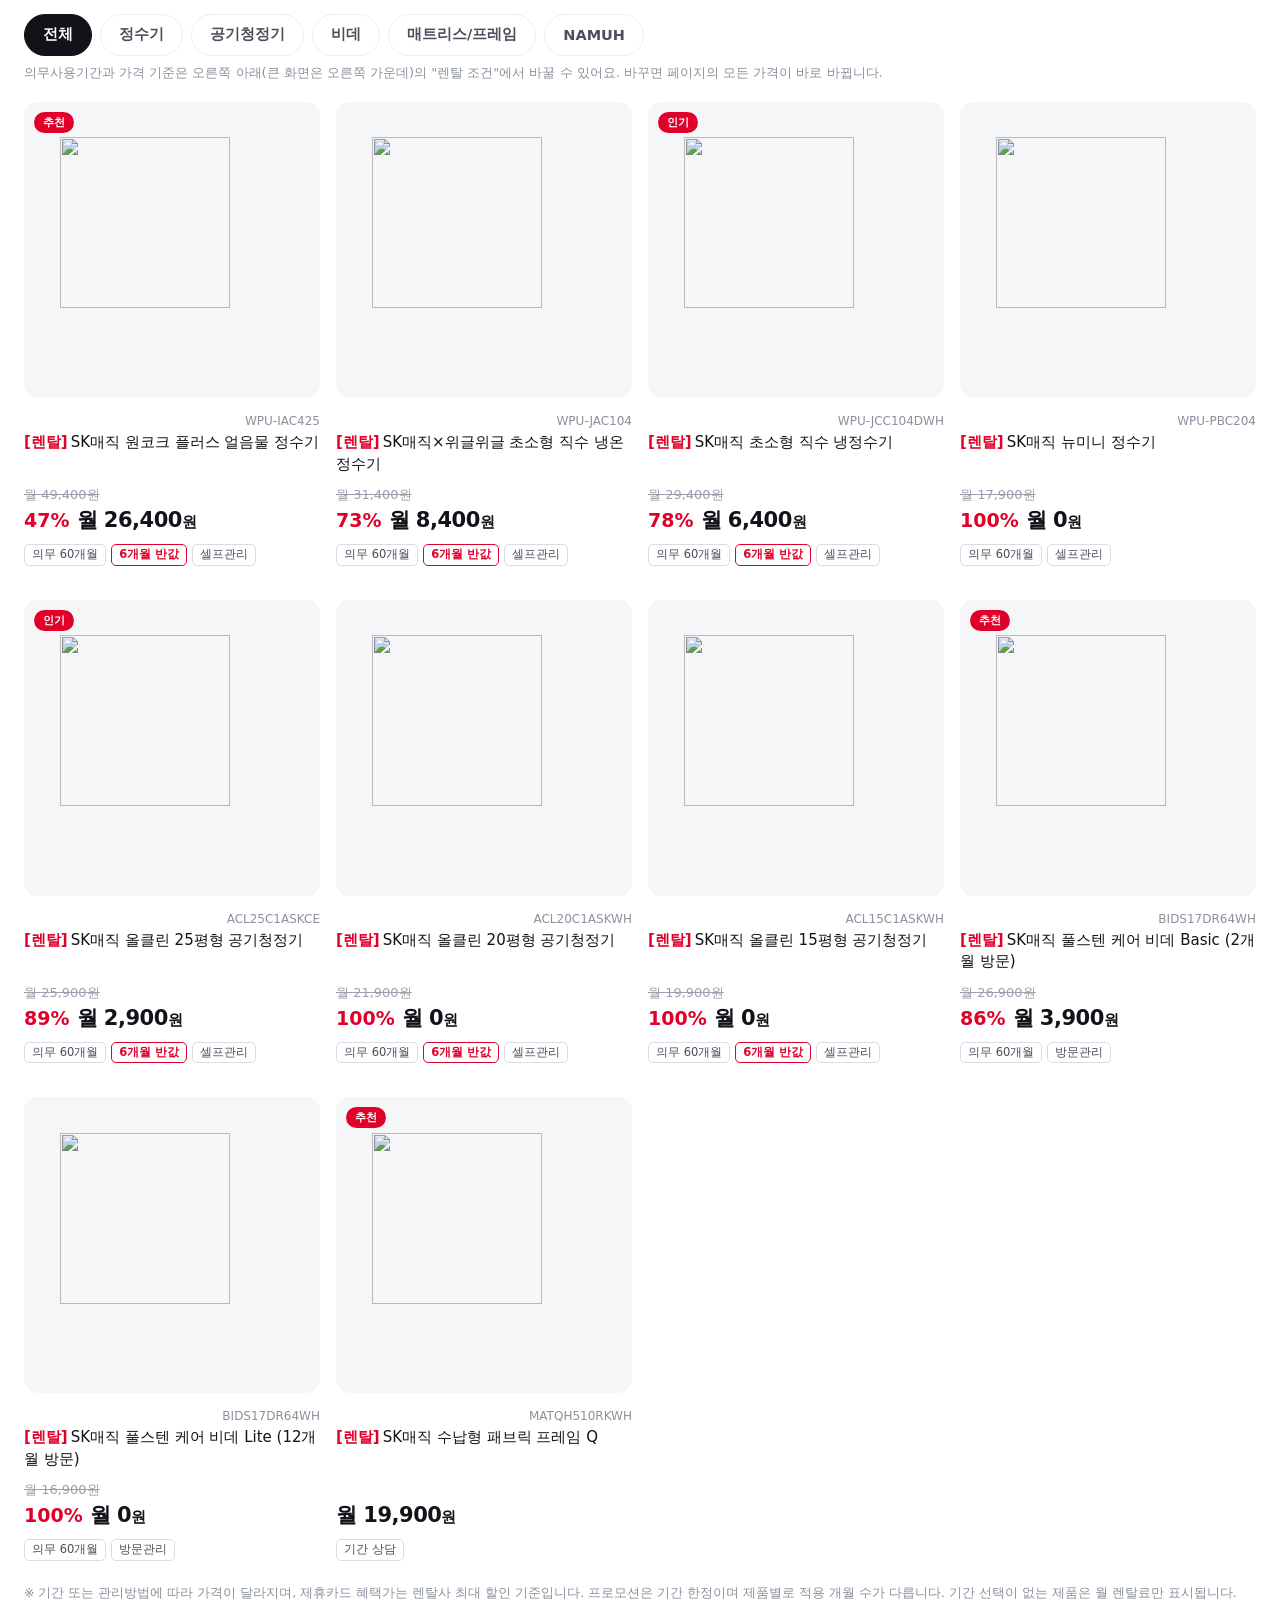
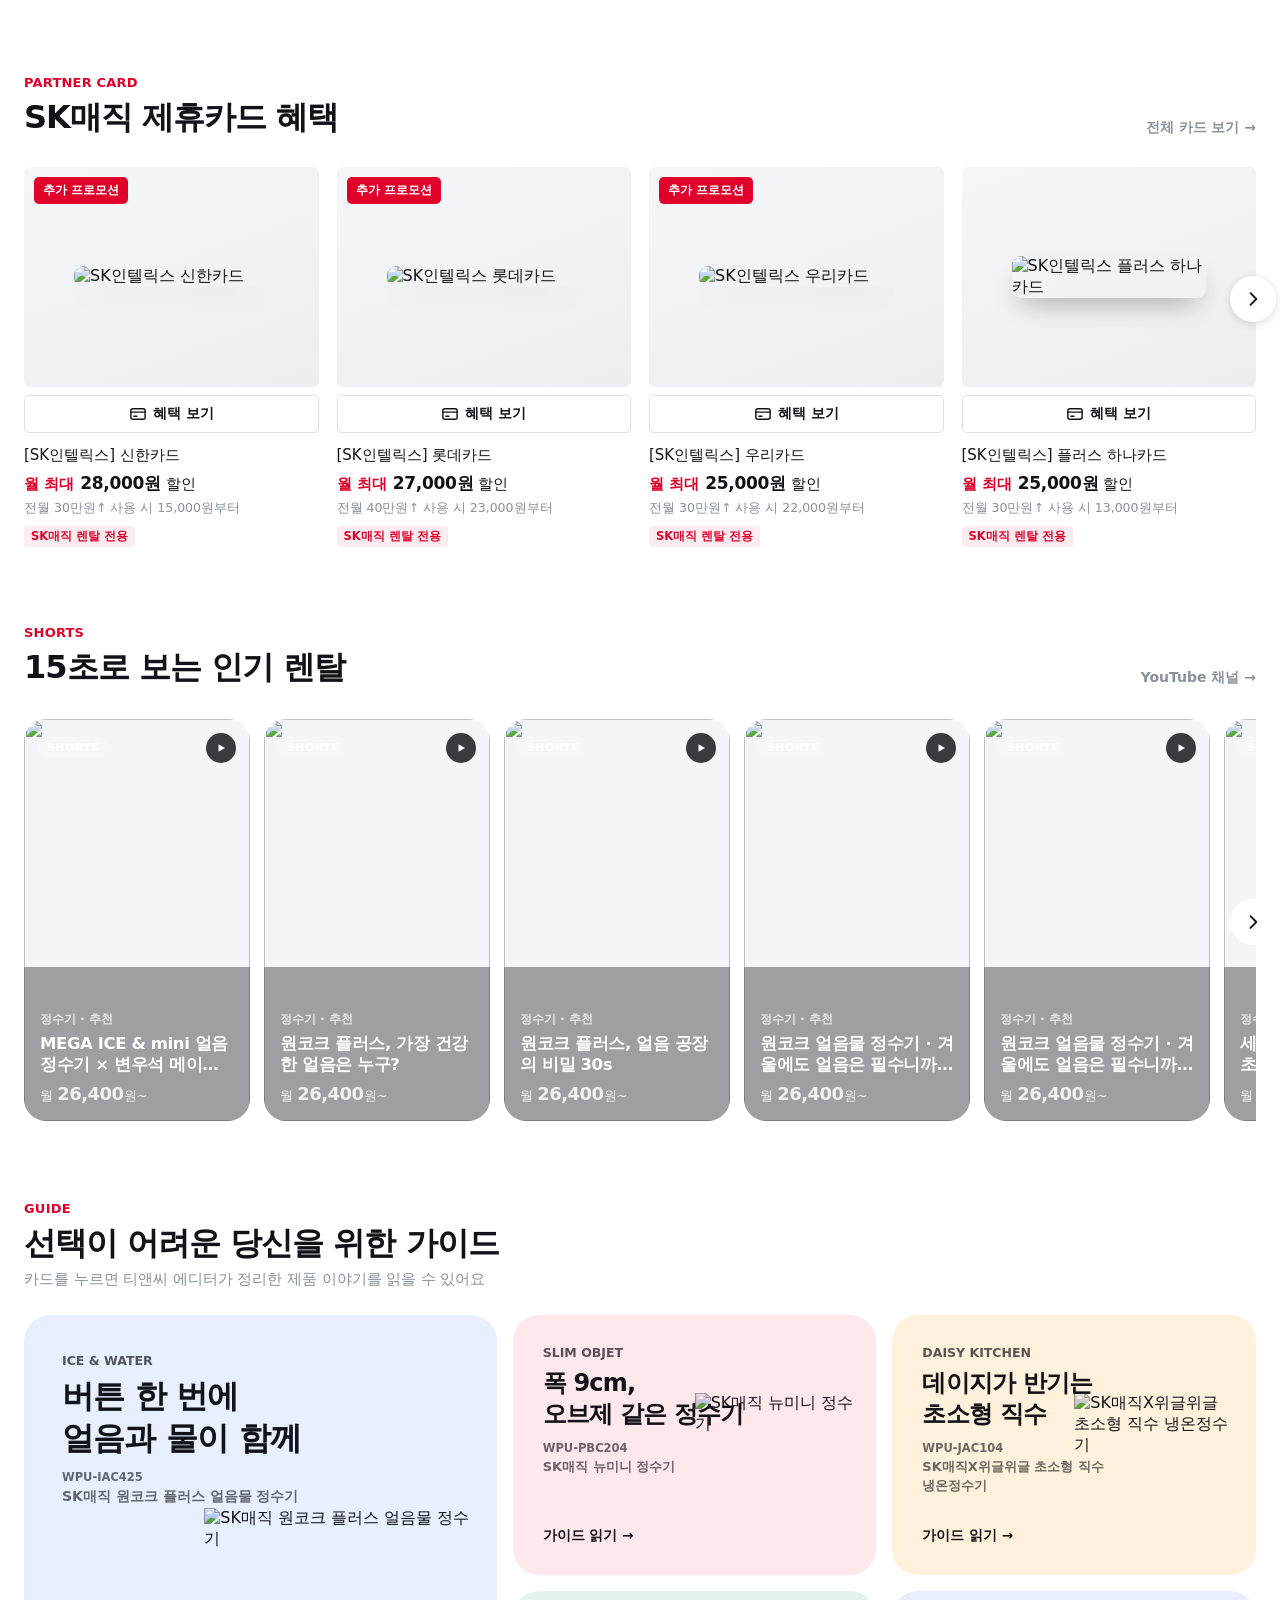
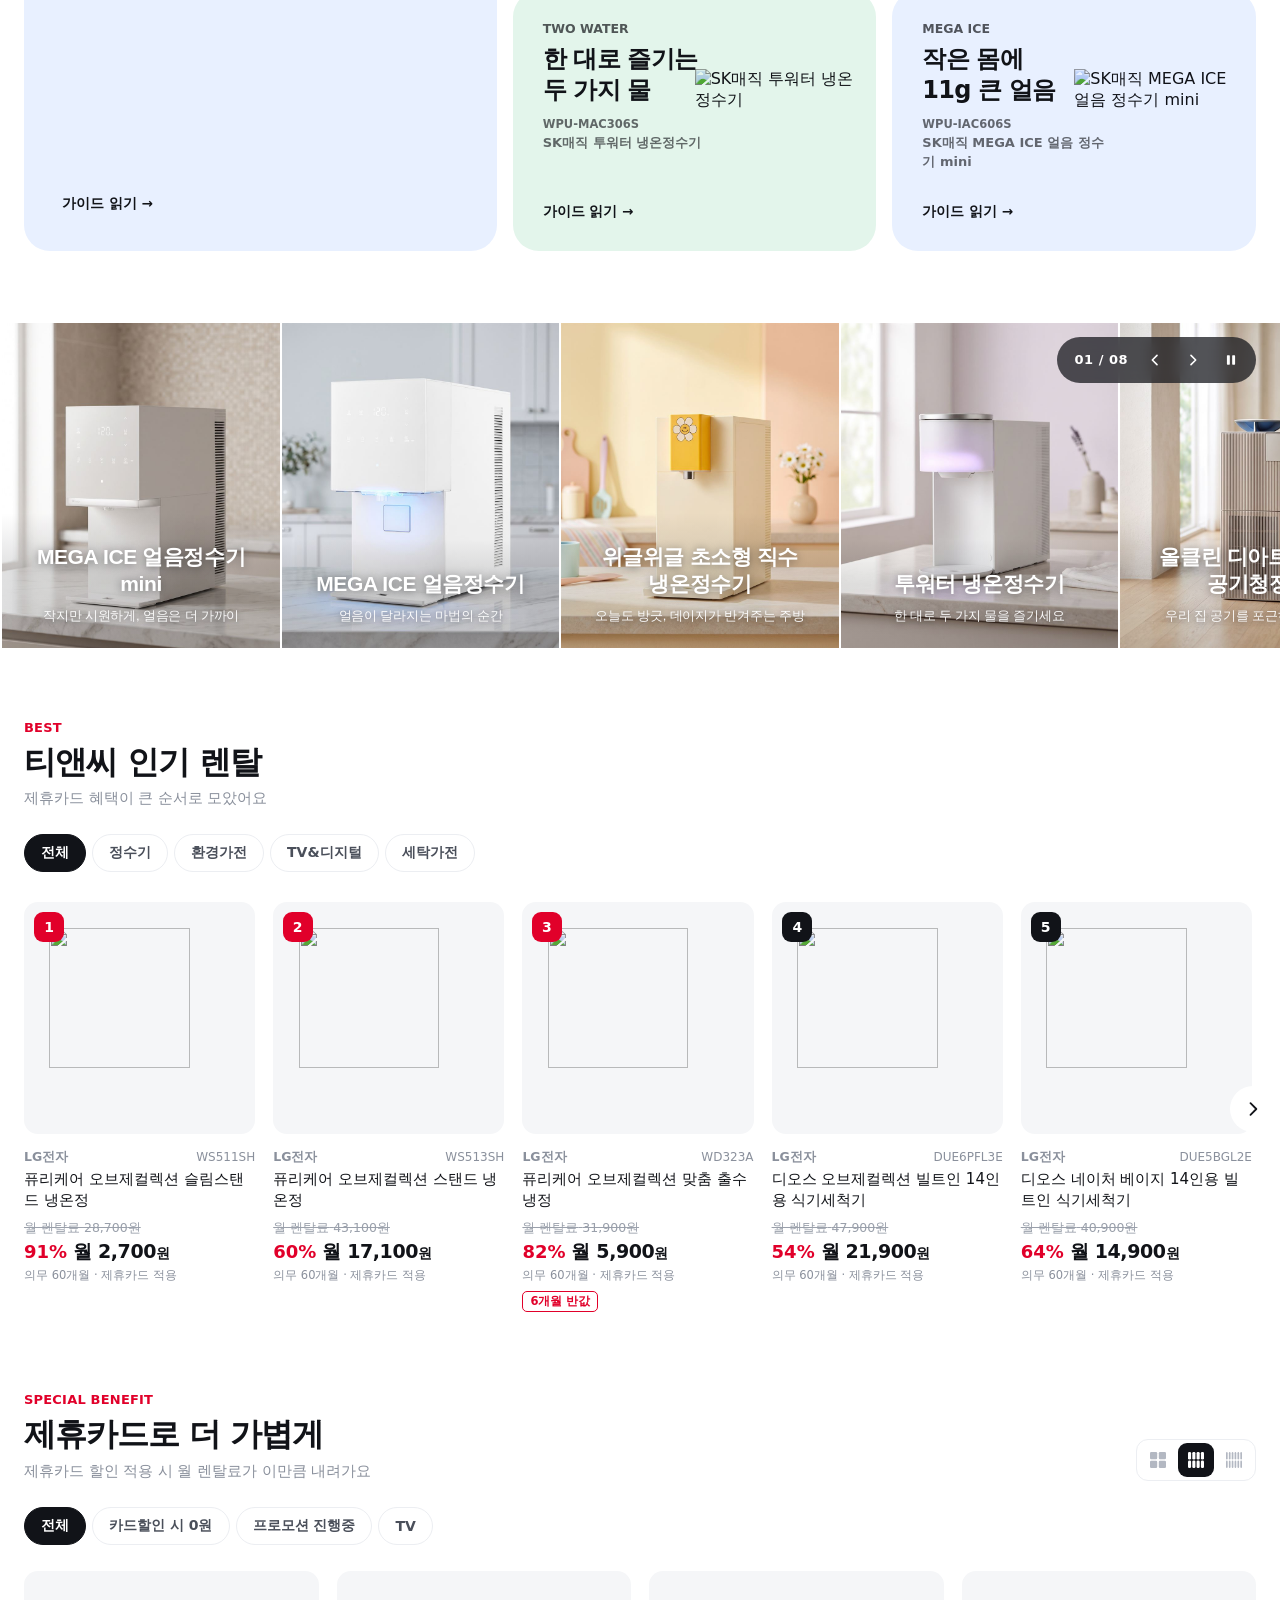
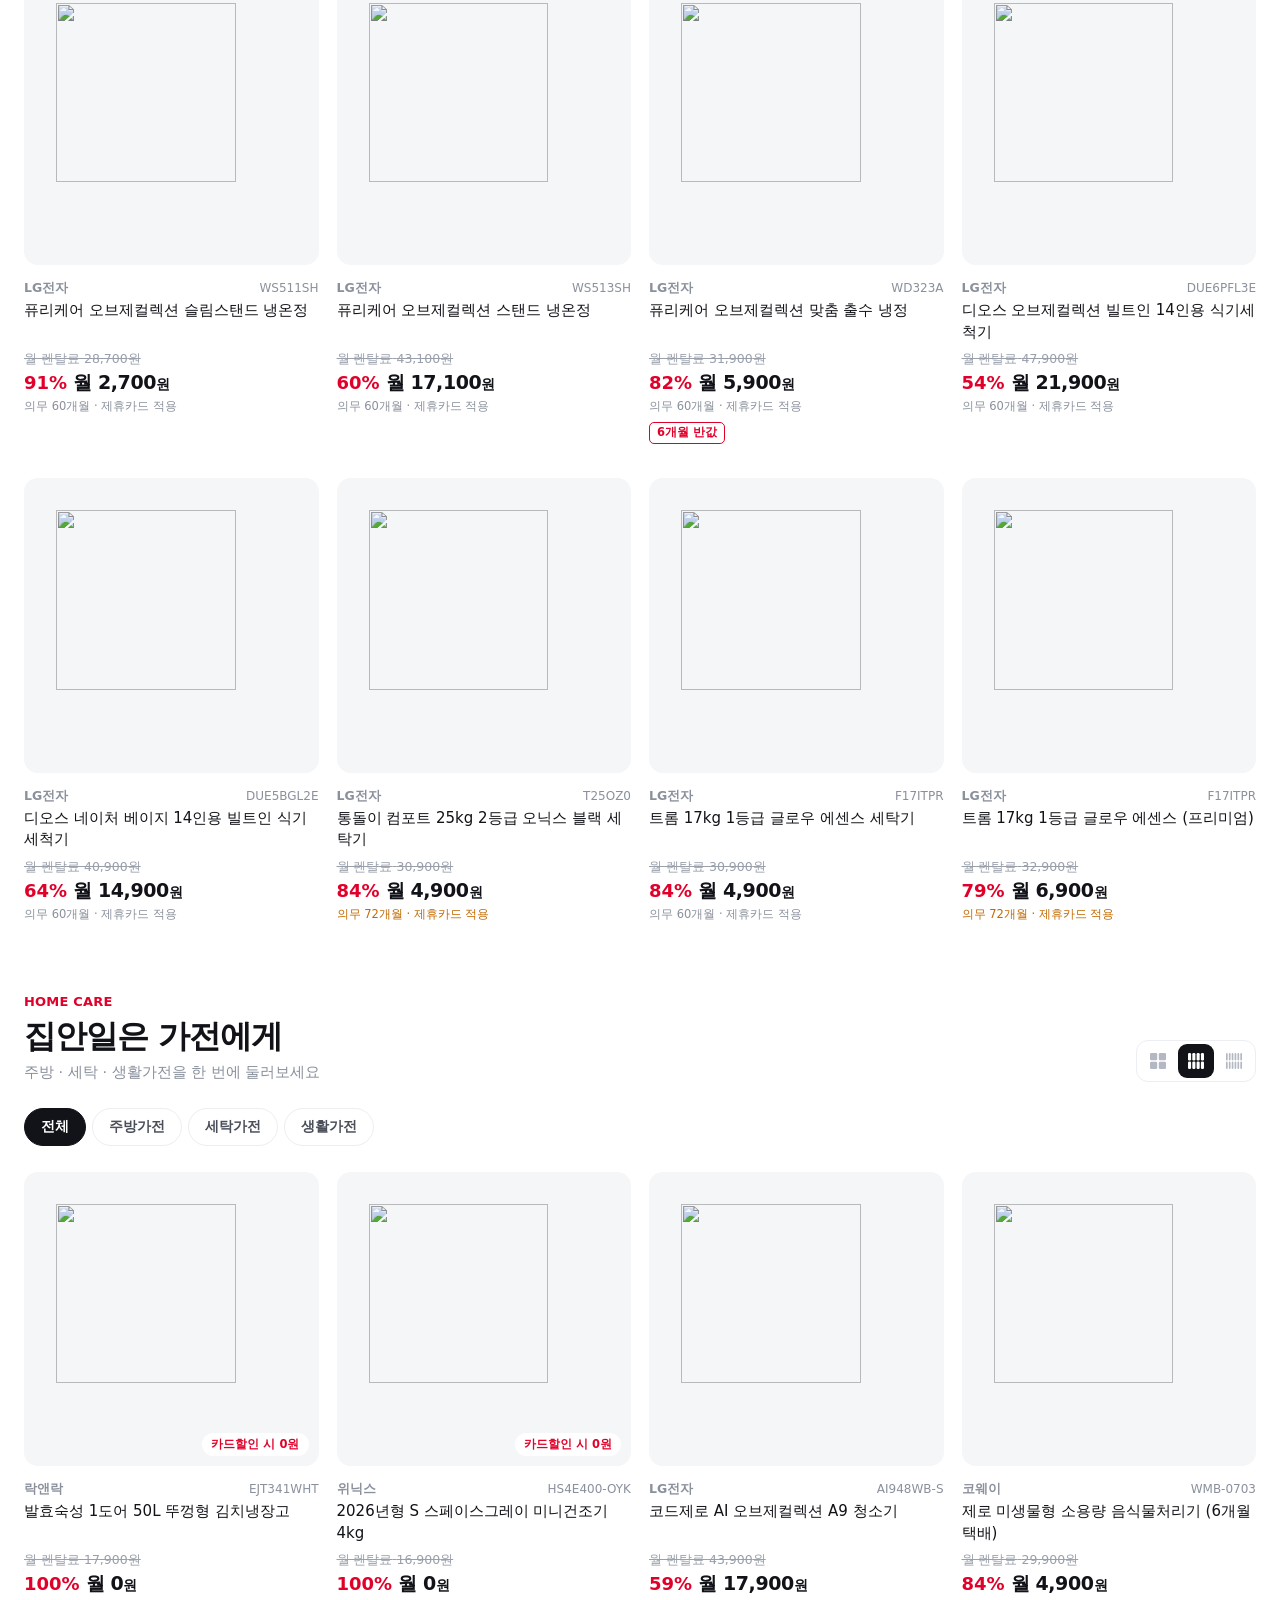
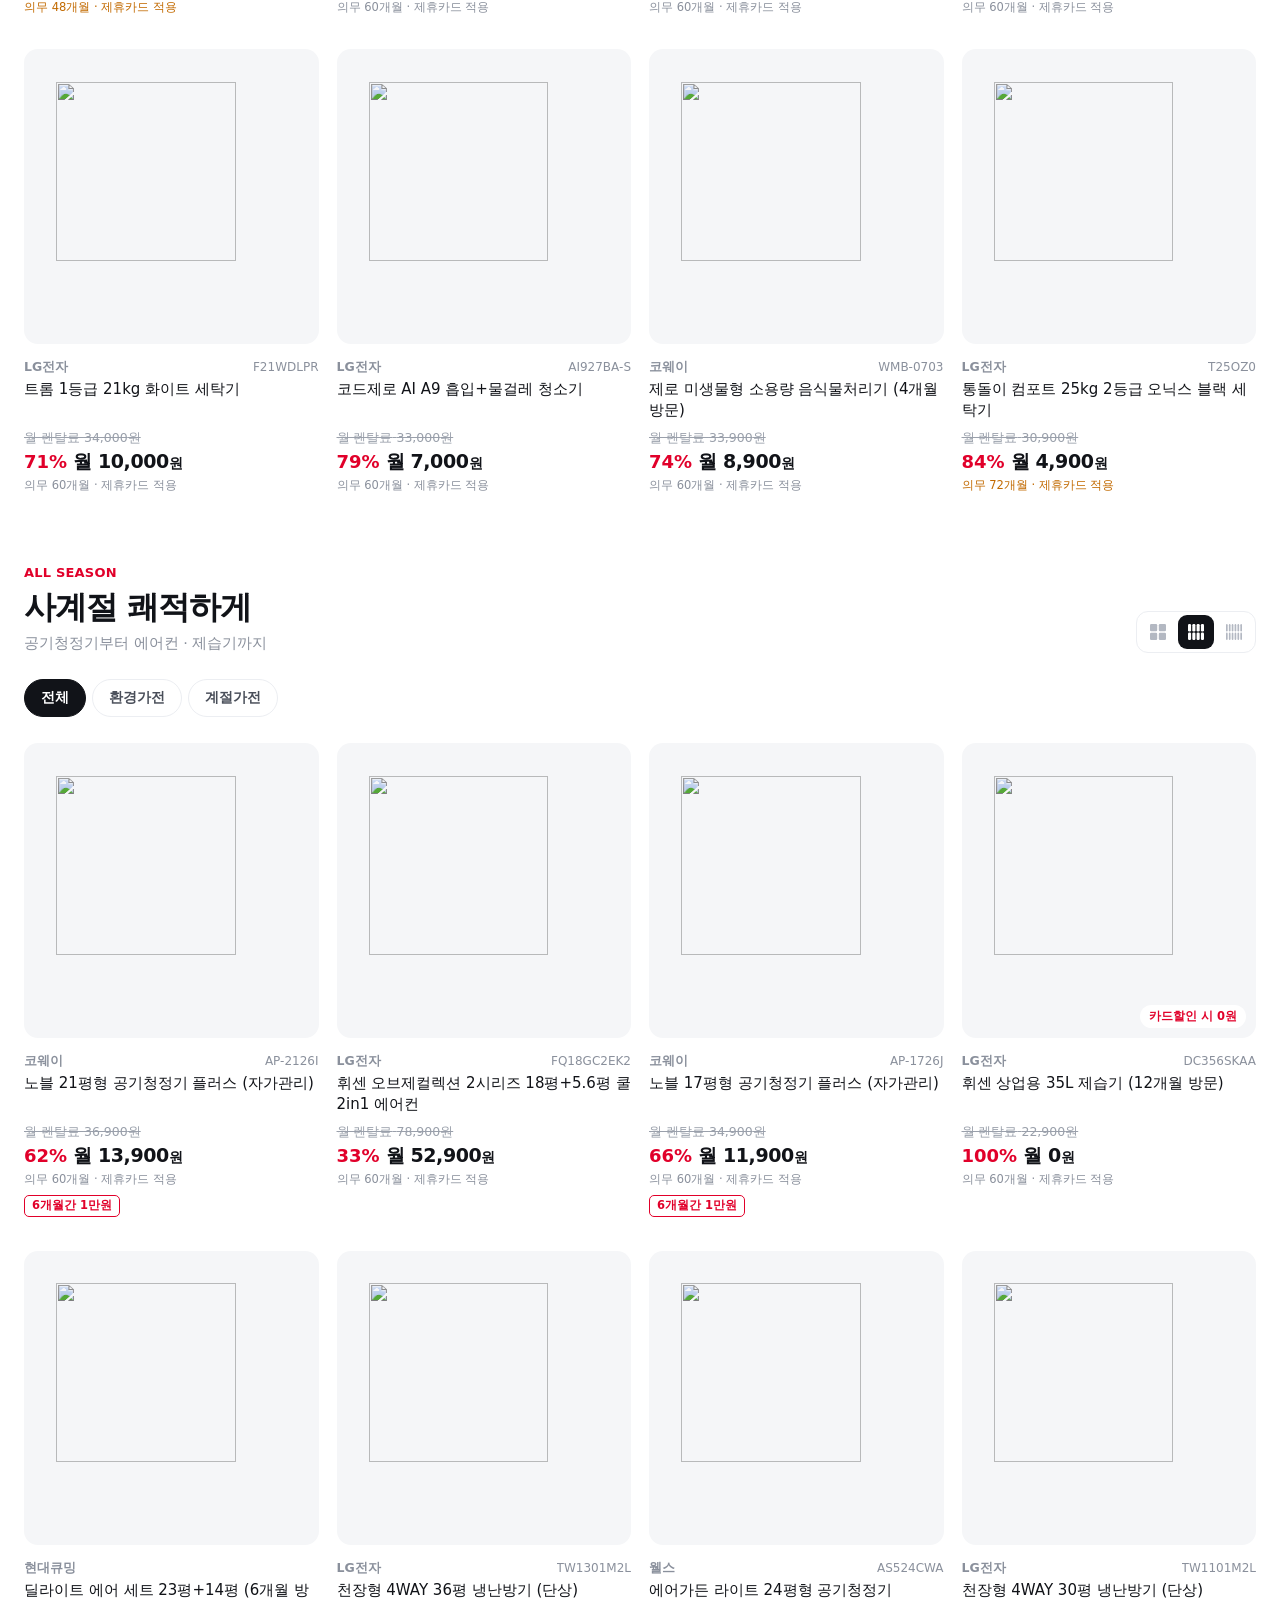
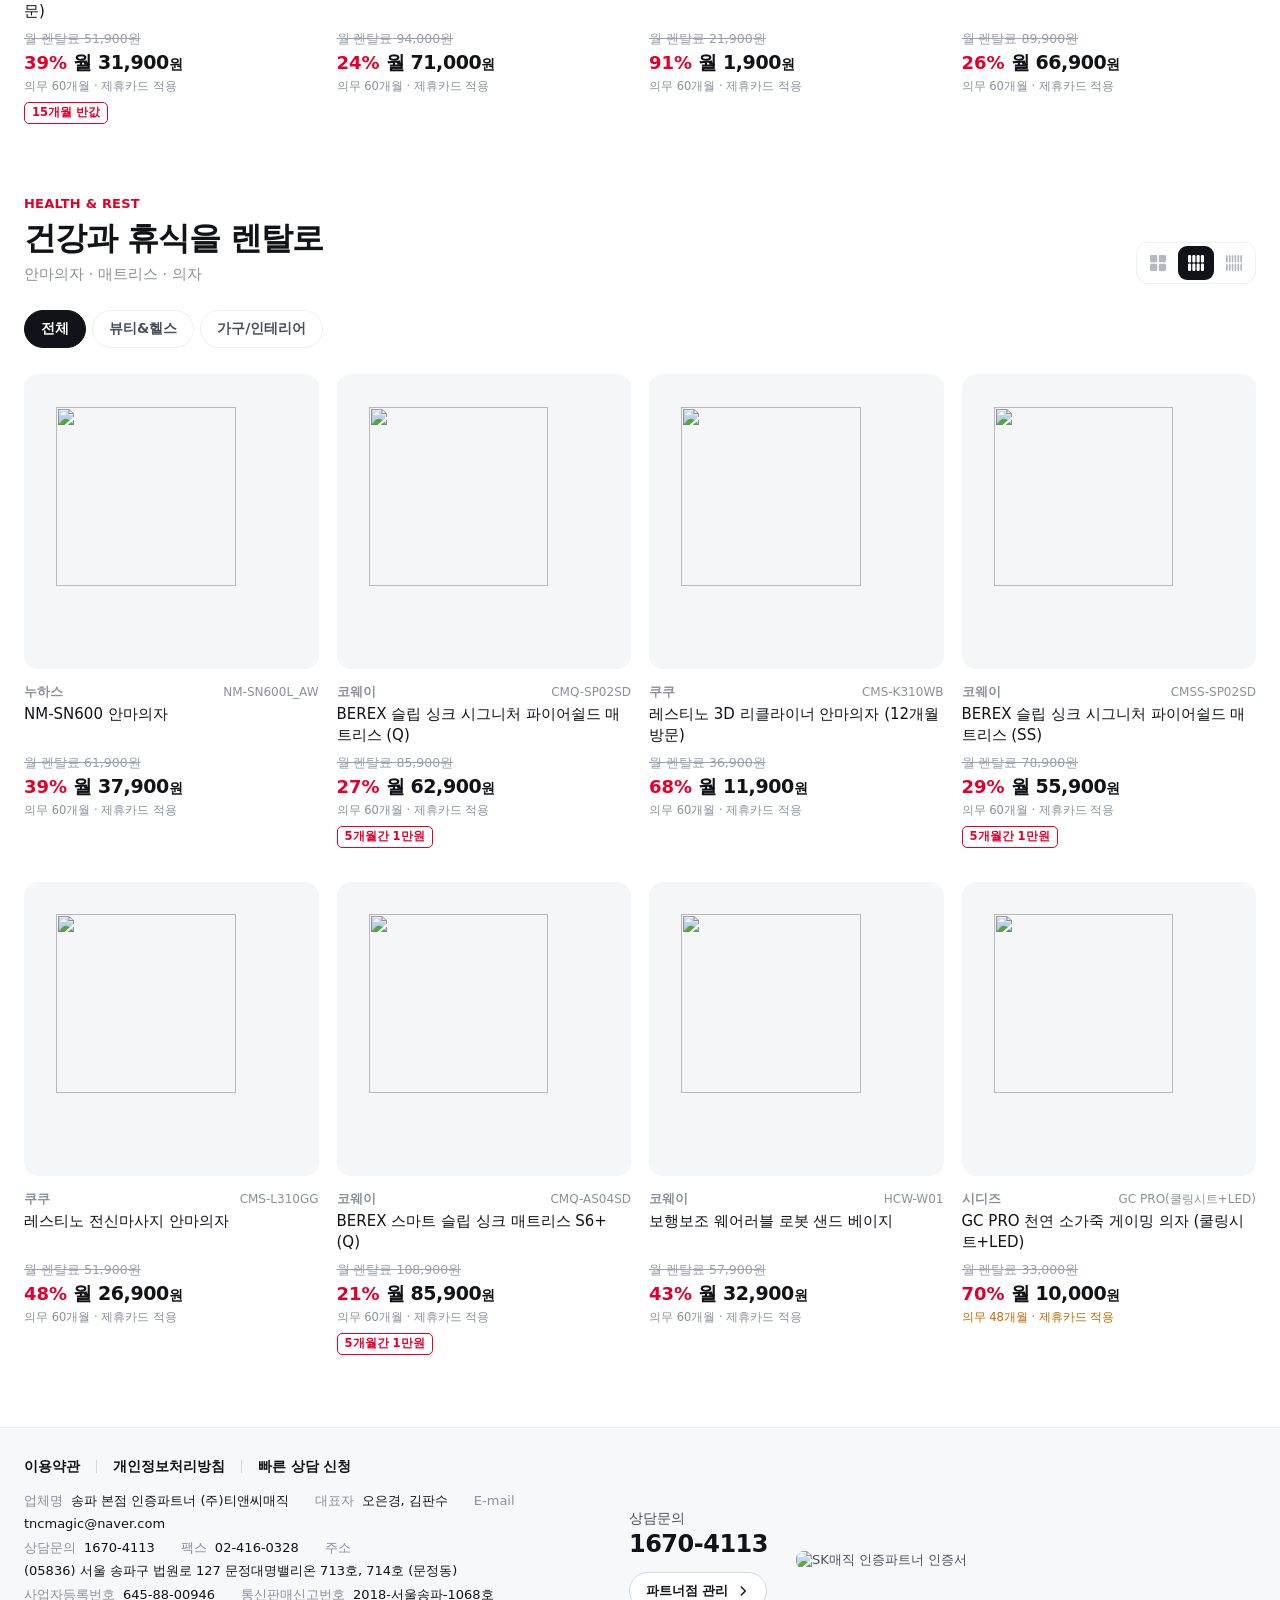
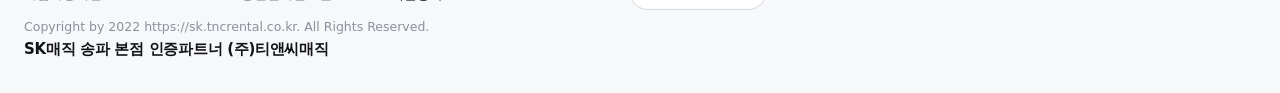
==== commit e3ce3429: "Main page: SK매직 제휴카드 slide above 15초로 보는 인기 렌탈 - New #pcards section (js/card-rail.js): Kurly-style " ====
--- a/index.html
+++ b/index.html
@@ -22,12 +22,12 @@
 <link rel="preconnect" href="https://fonts.googleapis.com">
 <link rel="preconnect" href="https://fonts.gstatic.com" crossorigin>
 <link href="https://fonts.googleapis.com/css2?family=Jua&display=swap" rel="stylesheet">
-<link rel="stylesheet" href="css/header.css?v=202610281436">
-<link rel="stylesheet" href="css/main.css?v=202610281436">
-<link rel="stylesheet" href="css/main-banner.css?v=202610281436">
-<link rel="stylesheet" href="css/video-banner.css?v=202610281436">
-<link rel="stylesheet" href="css/layout-switch.css?v=202610281436">
-<link rel="stylesheet" href="css/guide-blog.css?v=202610281436">
+<link rel="stylesheet" href="css/header.css?v=202610281449">
+<link rel="stylesheet" href="css/main.css?v=202610281449">
+<link rel="stylesheet" href="css/main-banner.css?v=202610281449">
+<link rel="stylesheet" href="css/video-banner.css?v=202610281449">
+<link rel="stylesheet" href="css/layout-switch.css?v=202610281449">
+<link rel="stylesheet" href="css/guide-blog.css?v=202610281449">
 </head>
 <body class="has-mnav">
 
@@ -202,6 +202,15 @@
     <p class="pnote">※ 기간 또는 관리방법에 따라 가격이 달라지며, 제휴카드 혜택가는 렌탈사 최대 할인 기준입니다. 프로모션은 기간 한정이며 제품별로 적용 개월 수가 다릅니다. 기간 선택이 없는 제품은 월 렌탈료만 표시됩니다.</p>
   </section>
 
+  <section class="sec reveal" id="pcards">
+    <div class="sec-h"><div><span class="eb">PARTNER CARD</span><h2>SK매직 제휴카드 혜택</h2></div><a class="more" href="card.html">전체 카드 보기 →</a></div>
+    <div class="cr-wrap">
+      <button class="rail-btn prev" id="crPrev" type="button" aria-label="이전 카드" disabled><svg width="20" height="20" viewBox="0 0 24 24" fill="none" stroke="currentColor" stroke-width="2.2" stroke-linecap="round" stroke-linejoin="round"><path d="m15 5-7 7 7 7"/></svg></button>
+      <div class="cr-rail" id="crRail"></div>
+      <button class="rail-btn next" id="crNext" type="button" aria-label="다음 카드"><svg width="20" height="20" viewBox="0 0 24 24" fill="none" stroke="currentColor" stroke-width="2.2" stroke-linecap="round" stroke-linejoin="round"><path d="m9 5 7 7-7 7"/></svg></button>
+    </div>
+  </section>
+
   <section class="sec reveal" id="shorts">
     <div class="sec-h"><div><span class="eb">SHORTS</span><h2>15초로 보는 인기 렌탈</h2></div><a class="more" id="ytMore" href="#" target="_blank" rel="noopener" hidden>YouTube 채널 →</a></div>
     <div class="rail-wrap">
@@ -329,19 +338,21 @@
 <div class="toast" id="toast"></div>
 
 
-<script src="js/data.js?v=202610281436"></script>
-<script src="js/data-all.js?v=202610281436"></script>
-<script src="js/data-periods.js?v=202610281436"></script>
-<script src="js/data-models.js?v=202610281436"></script>
-<script src="js/hero-slides.js?v=202610281436"></script>
-<script src="js/fx.js?v=202610281436"></script>
-<script src="js/header.js?v=202610281436"></script>
-<script src="js/layout-switch.js?v=202610281436"></script>
-<script src="js/main.js?v=202610281436"></script>
-<script src="js/hero.js?v=202610281436"></script>
-<script src="js/main-banner-data.js?v=202610281436"></script>
-<script src="js/main-banner.js?v=202610281436"></script>
-<script src="js/video-banner.js?v=202610281436"></script>
-<script src="js/guide-blog.js?v=202610281436"></script>
+<script src="js/data.js?v=202610281449"></script>
+<script src="js/data-all.js?v=202610281449"></script>
+<script src="js/data-periods.js?v=202610281449"></script>
+<script src="js/data-models.js?v=202610281449"></script>
+<script src="js/hero-slides.js?v=202610281449"></script>
+<script src="js/fx.js?v=202610281449"></script>
+<script src="js/header.js?v=202610281449"></script>
+<script src="js/layout-switch.js?v=202610281449"></script>
+<script src="js/main.js?v=202610281449"></script>
+<script src="js/data-card-list.js?v=202610281449"></script>
+<script src="js/card-rail.js?v=202610281449"></script>
+<script src="js/hero.js?v=202610281449"></script>
+<script src="js/main-banner-data.js?v=202610281449"></script>
+<script src="js/main-banner.js?v=202610281449"></script>
+<script src="js/video-banner.js?v=202610281449"></script>
+<script src="js/guide-blog.js?v=202610281449"></script>
 </body>
 </html>
--- a/css/header.css
+++ b/css/header.css
@@ -225,7 +225,7 @@
 /* mobile-only elements hidden on PC */
 .m-only{display:none}
 .mform{display:none}
-.m-tel{display:none}
+.m-tel,.m-srch{display:none}
 
 /* ---------- Mobile ---------- */
 @media (max-width:900px){
@@ -260,7 +260,11 @@
   .has-mnav .right{margin-left:auto;flex:none;gap:0;display:flex;align-items:center;border-radius:999px;box-shadow:0 6px 14px -6px rgba(225,0,42,.45)}
   .has-mnav .right .btn{display:inline-flex;flex:none;height:36px;padding:0 12px 0 14px;font-size:13px;gap:3px;border-radius:999px 0 0 999px}
   .has-mnav .m-tel{display:inline-flex;align-items:center;gap:4px;height:36px;padding:0 13px 0 10px;border-radius:0 999px 999px 0;border:1.5px solid var(--red);border-left:0;background:#fff;color:var(--red);white-space:nowrap}
-  .has-mnav .m-tel b{font-size:15px;font-weight:800;letter-spacing:-.2px;color:var(--ink)}  .has-mnav .right .btn-ai{display:none}   /* AI 상담 lives in the bottom bar's consult sheet */
+  .has-mnav .m-tel b{font-size:15px;font-weight:800;letter-spacing:-.2px;color:var(--ink)}
+  .has-mnav .right .btn-ai{display:none}   /* AI 상담 lives in the bottom bar's consult sheet */
+  /* round 검색 button right of the pill (.m-srch is added by js/header.js; the bottom bar has 제휴카드 instead) */
+  .has-mnav .m-srch{display:grid;place-items:center;flex:none;width:36px;height:36px;border-radius:50%;background:#F2F3F5;color:var(--ink)}
+  .has-mnav .m-srch:active{transform:scale(.94)}
   /* mobile 간편상담: red gradient with slow-moving diagonal grain + a light sweep every few seconds */
   .has-mnav .right .cta{animation:ctaGrain 1.6s linear infinite;background:repeating-linear-gradient(-45deg,rgba(255,255,255,.13) 0 6px,transparent 6px 12px),linear-gradient(100deg,#ff3a4f,#e1002a 55%,#c80025);background-size:17px 17px,100% 100%;box-shadow:0 6px 14px -6px rgba(225,0,42,.6)}
   .has-mnav .right .cta::after{animation:ctaShine 3.2s ease-in-out infinite}
@@ -347,3 +351,13 @@
   .s-rank{column-gap:16px}
   .s-rank a{padding:12px 2px;font-size:14px;gap:10px}
 }
+
+/* narrow phones (≤420px): logo · [간편상담 | 1670-4113] · 검색 must fit on one row down to 360px */
+@media (max-width:420px){
+  .has-mnav .main{gap:6px}
+  .has-mnav .logo img{height:26px}
+  .has-mnav .right .btn{padding:0 9px 0 11px;font-size:12.5px}
+  .has-mnav .m-tel{padding:0 10px 0 7px;gap:3px}
+  .has-mnav .m-tel b{font-size:14px}
+  .has-mnav .m-srch{width:34px;height:34px}
+}
--- a/css/main.css
+++ b/css/main.css
@@ -75,6 +75,39 @@
   .rail{gap:10px;margin:0 -16px;padding:4px 16px 8px;scroll-snap-type:x mandatory;scroll-padding:0 16px}
   .sc{flex:0 0 64%;scroll-snap-align:start;border-radius:20px}
   .rail-btn{display:none}
+}
+
+/* ---------- 제휴카드 slide (js/card-rail.js): Kurly-style product rail — image tile, outline action bar, name, price line, chip ---------- */
+.cr-wrap{position:relative}
+.cr-rail{display:flex;gap:18px;overflow-x:auto;scroll-snap-type:x proximity;scrollbar-width:none;padding:2px 0 6px;cursor:grab}
+.cr-rail::-webkit-scrollbar{display:none}
+.cr-rail.drag{cursor:grabbing;scroll-snap-type:none}
+.cr-rail.drag a{pointer-events:none}
+.cr{flex:0 0 calc((100% - 3 * 18px) / 4);scroll-snap-align:start;display:flex;flex-direction:column;user-select:none;-webkit-user-drag:none}
+.cr .cr-im{position:relative;display:grid;place-items:center;aspect-ratio:4/3;border-radius:6px;background:linear-gradient(160deg,#F5F6F8,#ECEEF2);overflow:hidden}
+.cr .cr-im img{width:66%;border-radius:9px;box-shadow:0 14px 26px -10px rgba(17,19,24,.35);transition:transform .45s cubic-bezier(.22,.8,.24,1)}
+.cr:hover .im img{transform:translateY(-4px) rotate(-2deg)}
+.cr .cr-tag{position:absolute;left:10px;top:10px;z-index:1;padding:5px 9px;border-radius:5px;background:var(--red);color:#fff;font-size:12px;font-weight:700}
+.cr .cr-go{display:flex;align-items:center;justify-content:center;gap:6px;height:38px;margin-top:8px;border:1px solid #DDE0E5;border-radius:5px;font-size:14px;font-weight:600;color:var(--ink);transition:border-color .2s,color .2s}
+.cr .cr-go svg{width:18px;height:18px}
+.cr:hover .go{border-color:var(--red);color:var(--red)}
+.cr .cr-nm{margin-top:12px;font-size:15px;color:var(--ink);line-height:1.4}
+.cr .cr-pr{margin-top:6px;font-size:15px;color:var(--ink)}
+.cr .cr-pr em{font-style:normal;font-weight:800;color:var(--red);margin-right:6px}
+.cr .cr-pr b{font-size:17px;font-weight:800;letter-spacing:-.3px}
+.cr .cr-lo{margin-top:5px;font-size:12.5px;color:var(--ink3)}
+.cr .cr-only{align-self:flex-start;margin-top:9px;padding:3px 7px;border-radius:4px;background:#FDECEF;color:var(--red);font-size:11.5px;font-weight:700}
+.cr-wrap .rail-btn{top:calc(50% - 60px);box-shadow:0 2px 10px rgba(17,19,24,.14)}
+@media (max-width:900px){
+  .cr-rail{gap:10px;margin:0 -16px;padding:2px 16px 6px;scroll-snap-type:x mandatory;scroll-padding:0 16px}
+  .cr{flex:0 0 42%}
+  .cr .cr-im img{width:74%;border-radius:7px}
+  .cr .cr-go{height:34px;font-size:13px}
+  .cr .cr-nm{margin-top:9px;font-size:13.5px}
+  .cr .cr-pr{font-size:13.5px}
+  .cr .cr-pr b{font-size:15px}
+  .cr .cr-lo{font-size:11.5px}
+  .cr .cr-tag{left:7px;top:7px;padding:4px 7px;font-size:11px}
 }
 
 /* ---------- 3. promotions ---------- */
@@ -407,16 +440,10 @@
   .mcs-row b{font-size:15.5px;font-weight:800}
   .mcs-call small{font-size:13px;opacity:.9}
   .mcs-row small{font-size:12.5px;color:var(--ink3)}
-  /* the old floating pill + round buttons are replaced by the bar; 제휴카드 + TOP stay, above the bar */
+  /* the old floating pill + round buttons are replaced by the bar; only TOP stays, above the bar */
   .fx{bottom:calc(74px + env(safe-area-inset-bottom));right:14px}
-  .fx .fx-toggle,.fx .fx-consult{display:none}
+  .fx .fx-toggle,.fx .fx-consult,.fx .fx-card{display:none}
   .fx-top{width:42px;height:42px;background:rgba(17,19,24,.55)}
-  /* 제휴카드: round card button above TOP, shown from the top of the page (TOP still waits for scrolling) */
-  .fx{opacity:1;visibility:visible;transform:none}
-  .fx:not(.on) .fx-top{display:none}
-  .fx .fx-card{width:46px;height:46px;border:0;background:var(--red);color:#fff;box-shadow:0 6px 16px -6px rgba(225,0,42,.6)}
-  .fx .fx-card svg{width:23px;height:23px}
-  .fx.msheet .fx-card{opacity:0;pointer-events:none}
   /* 렌탈료 sheet: the filter body slides up above the bar */
   .fx.msheet{opacity:1;visibility:visible;transform:none;z-index:96}
   .fx.msheet .fx-top{opacity:0;pointer-events:none}
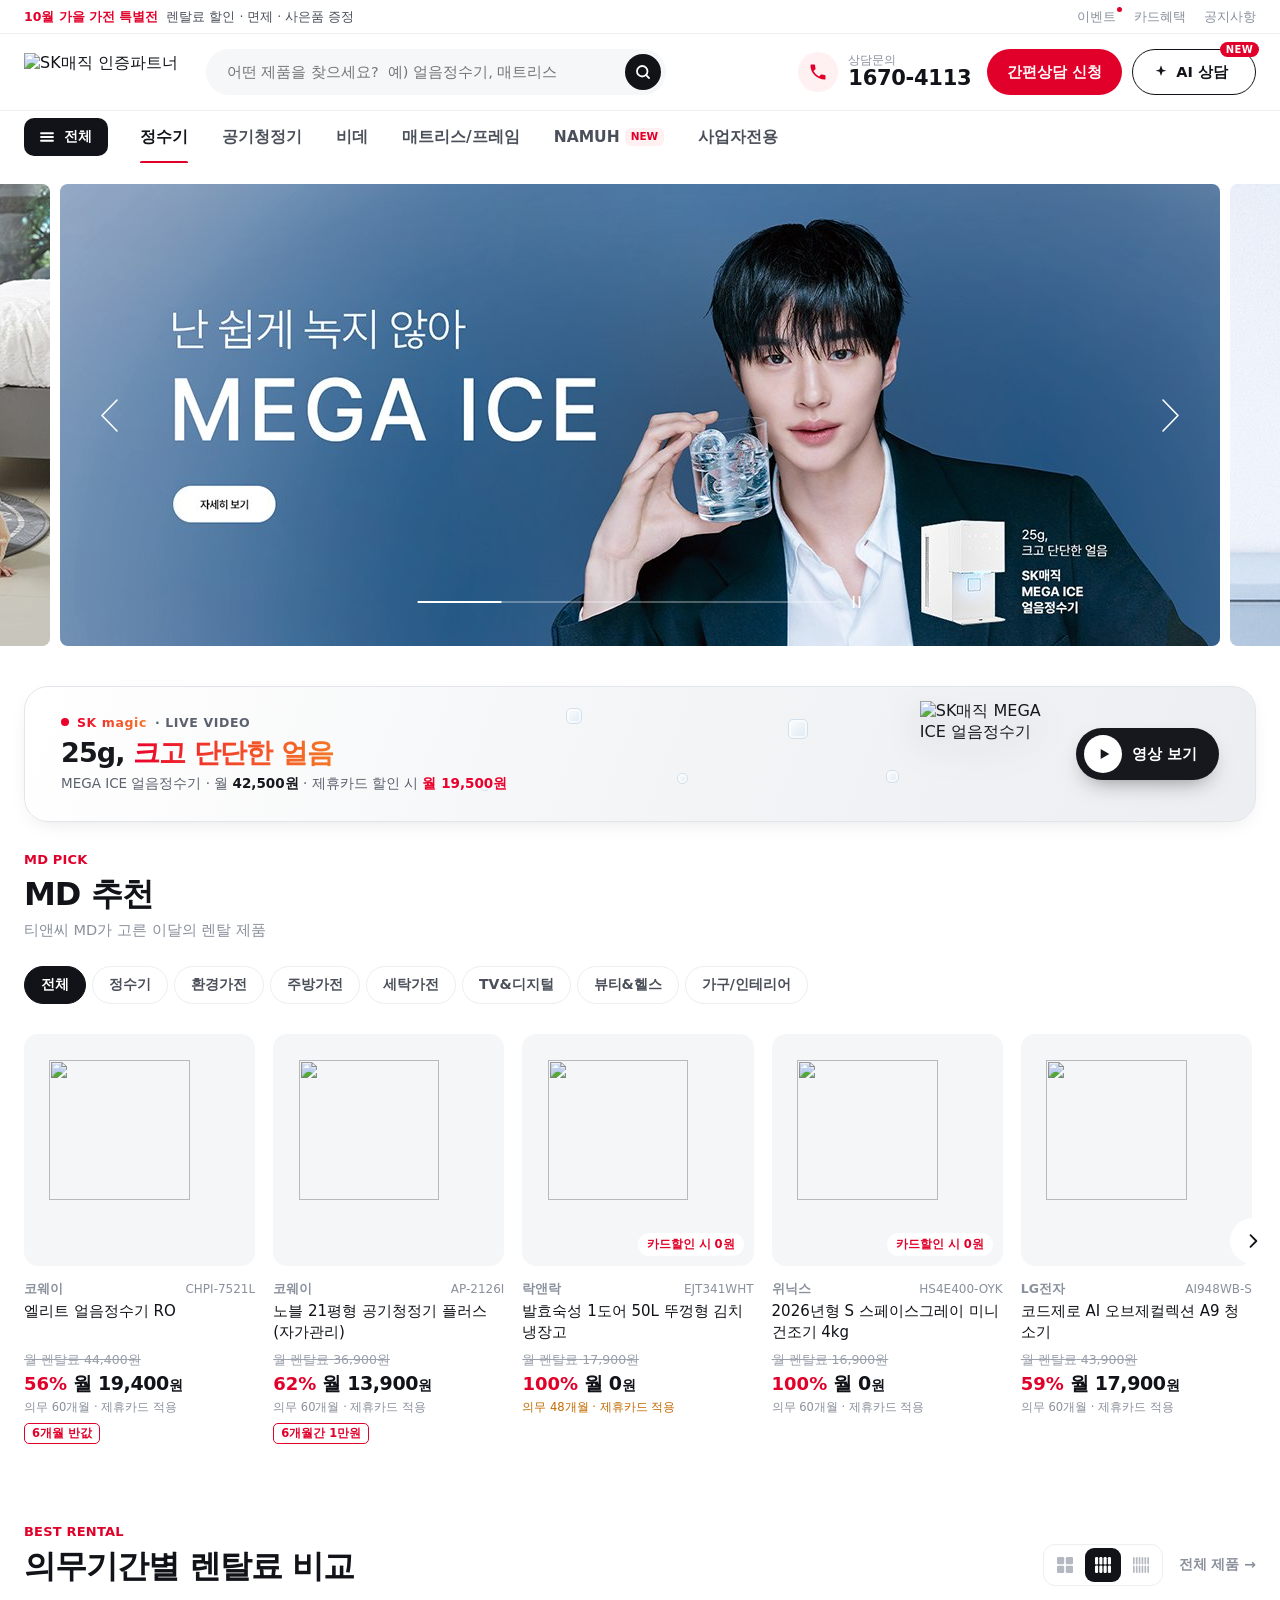
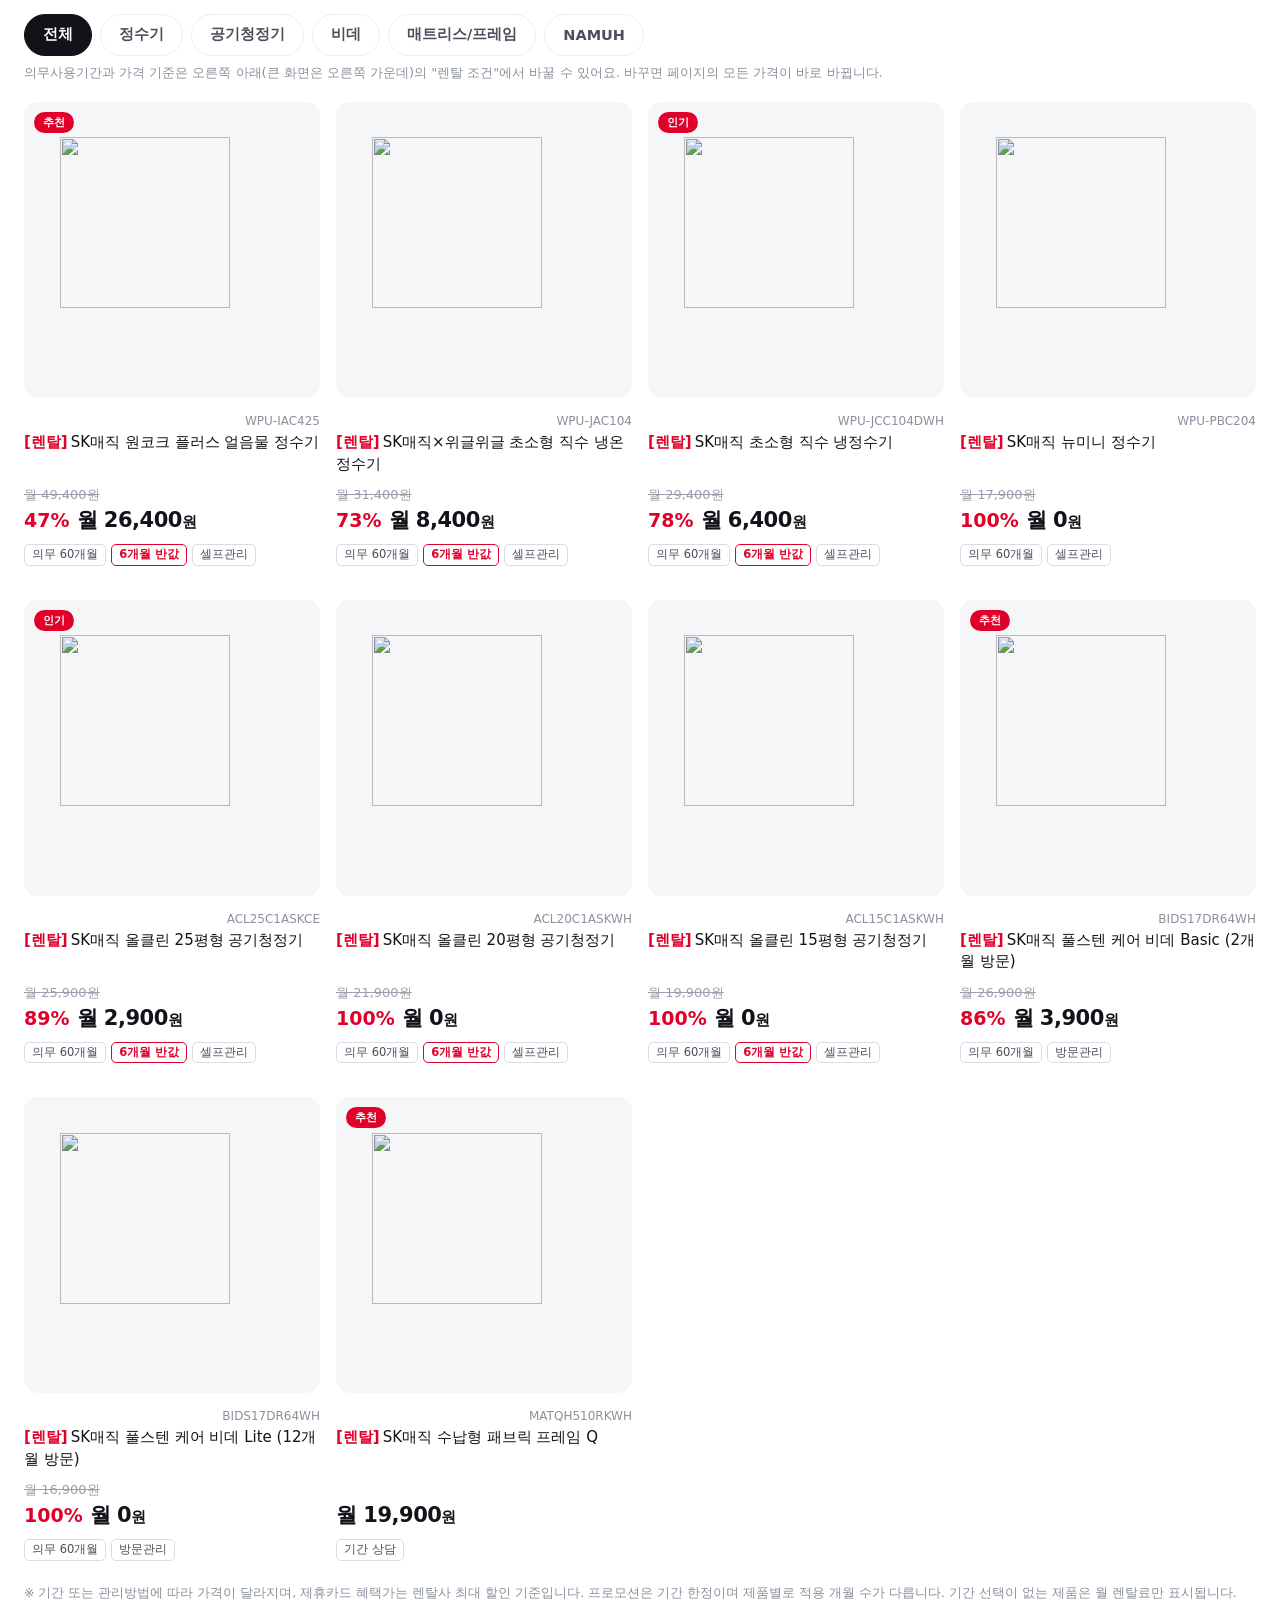
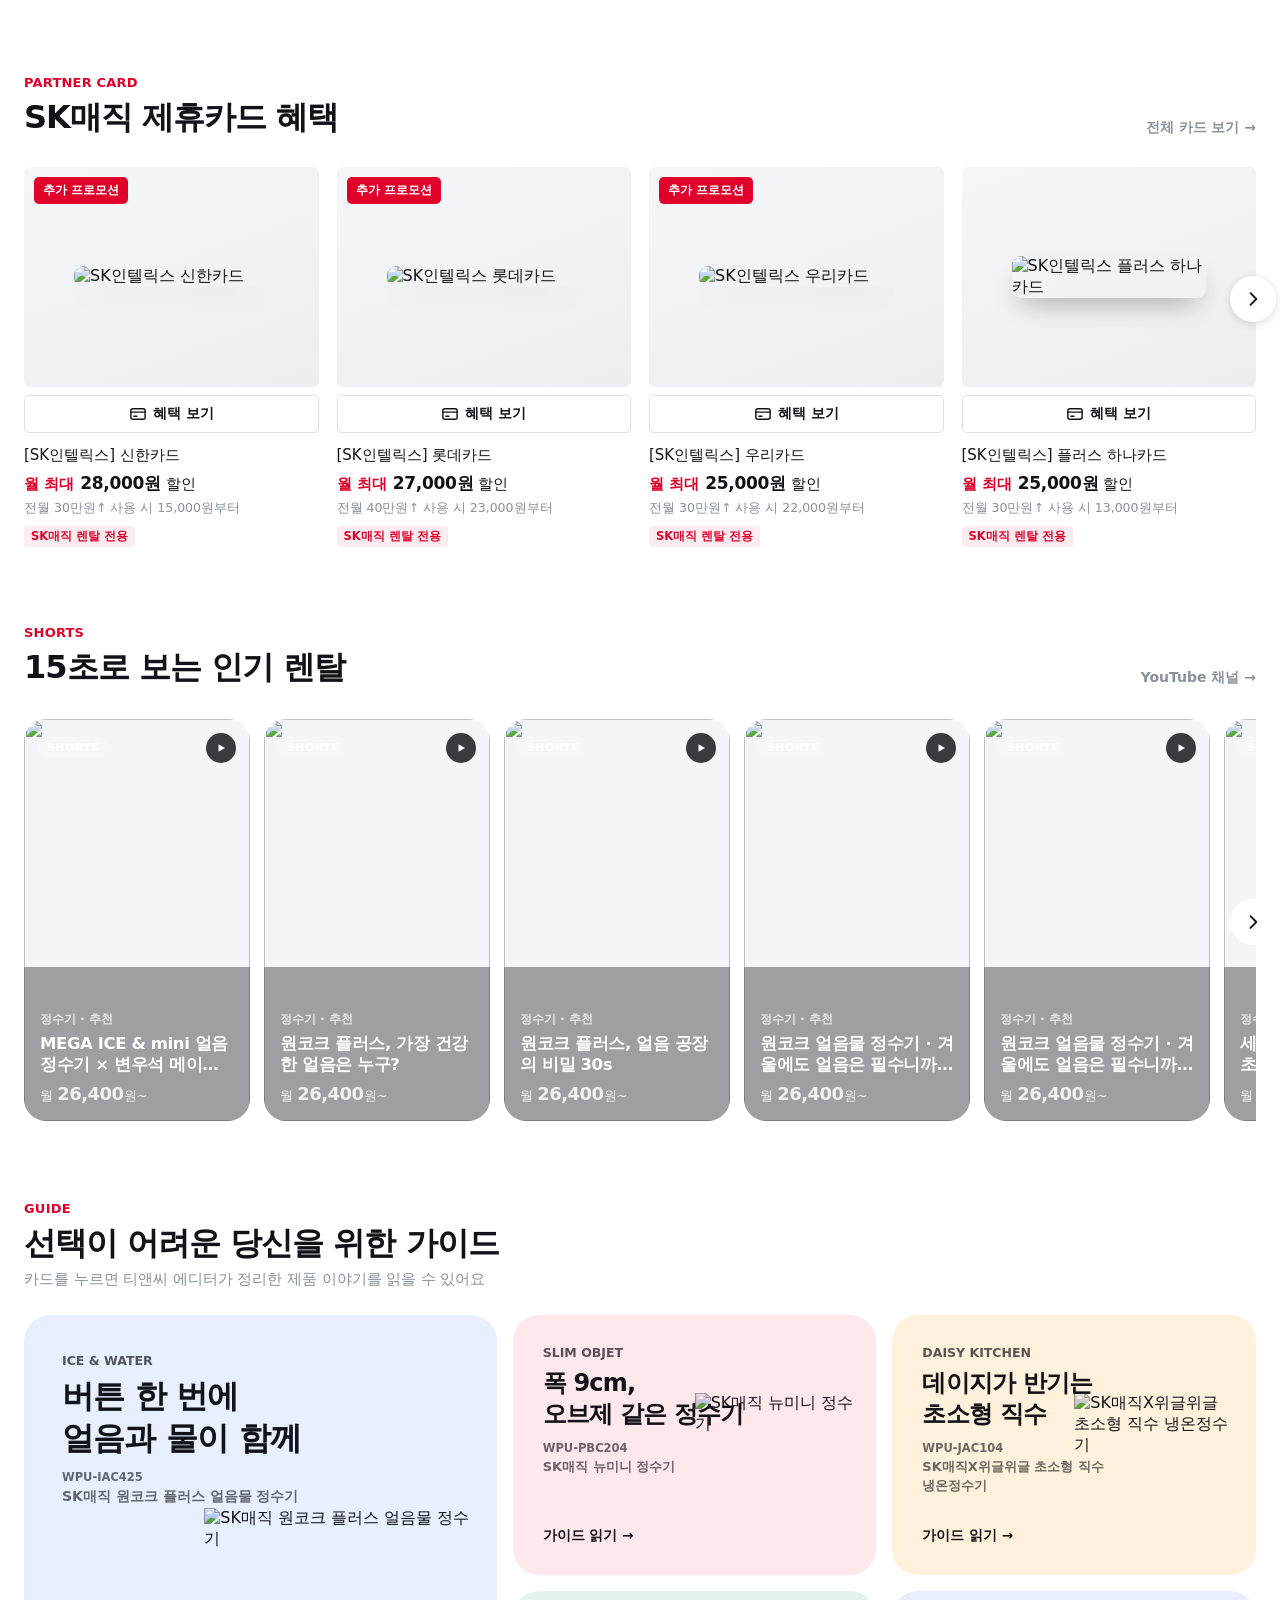
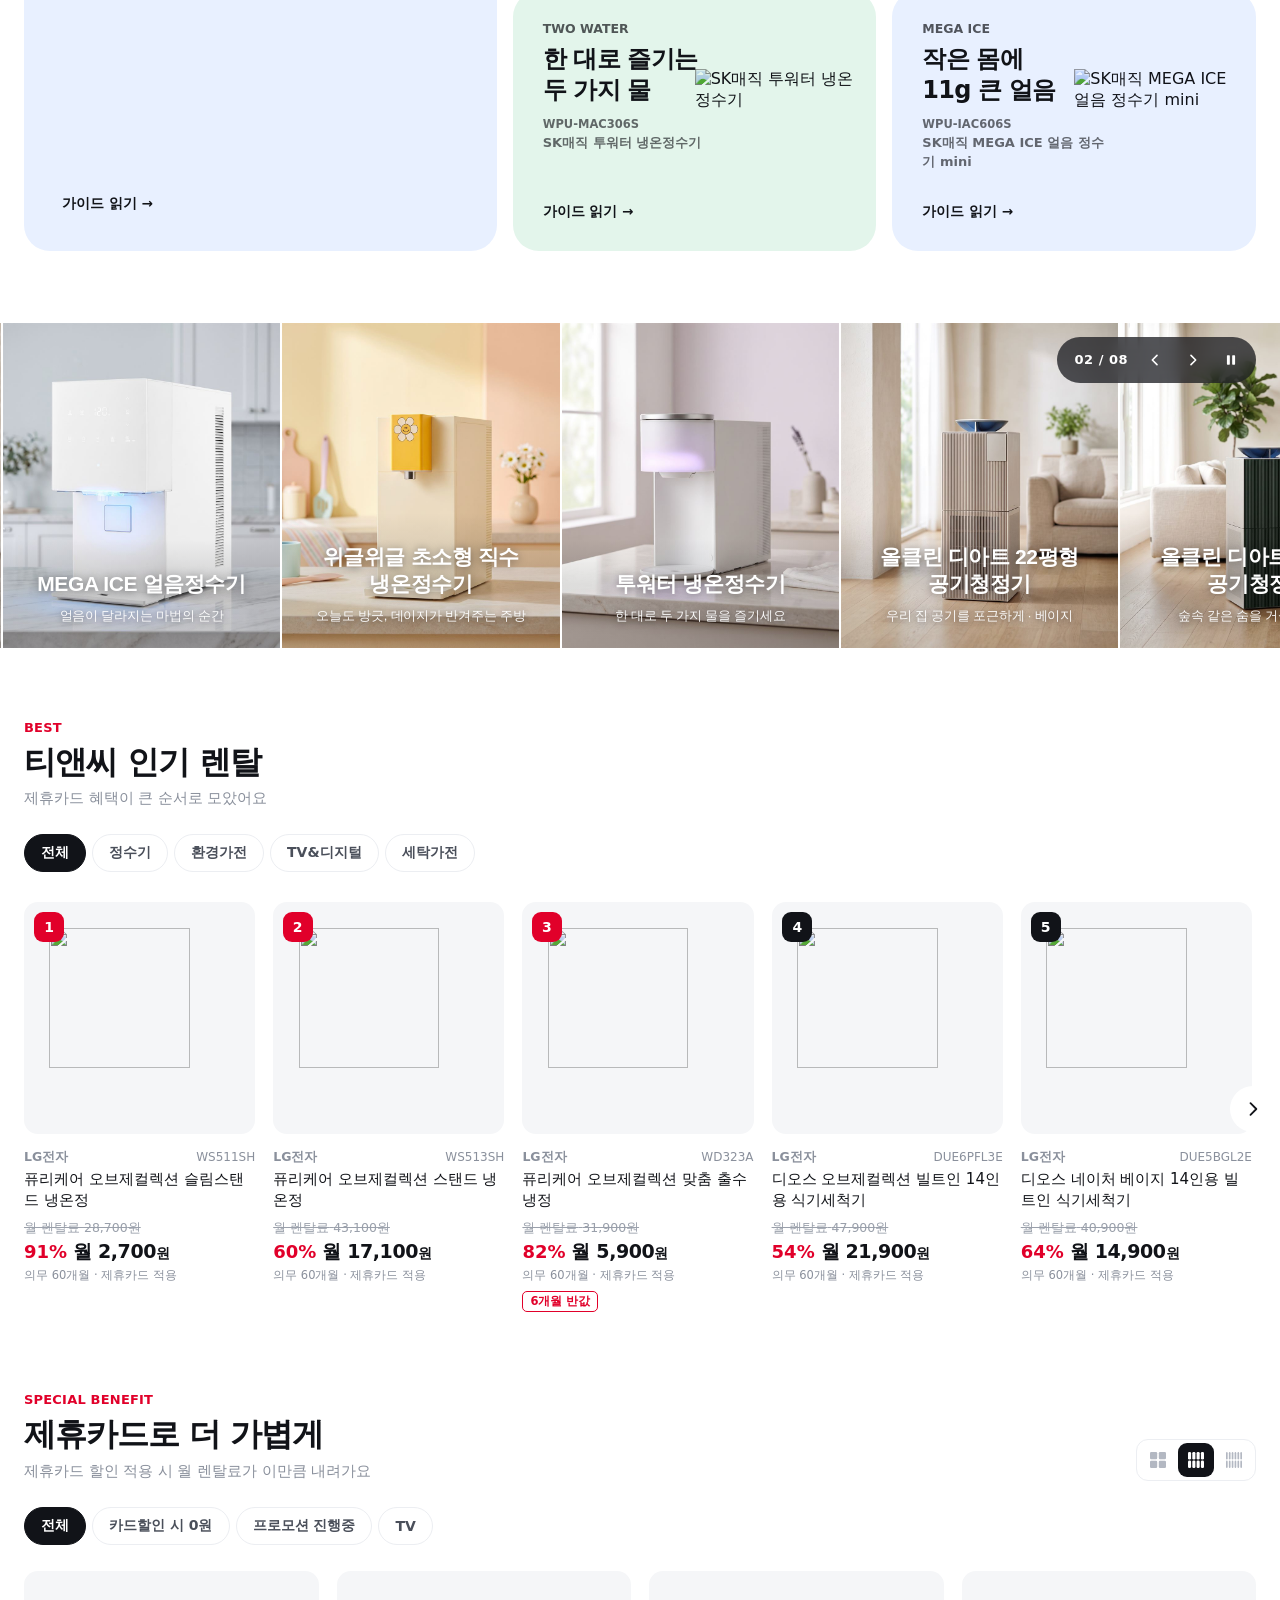
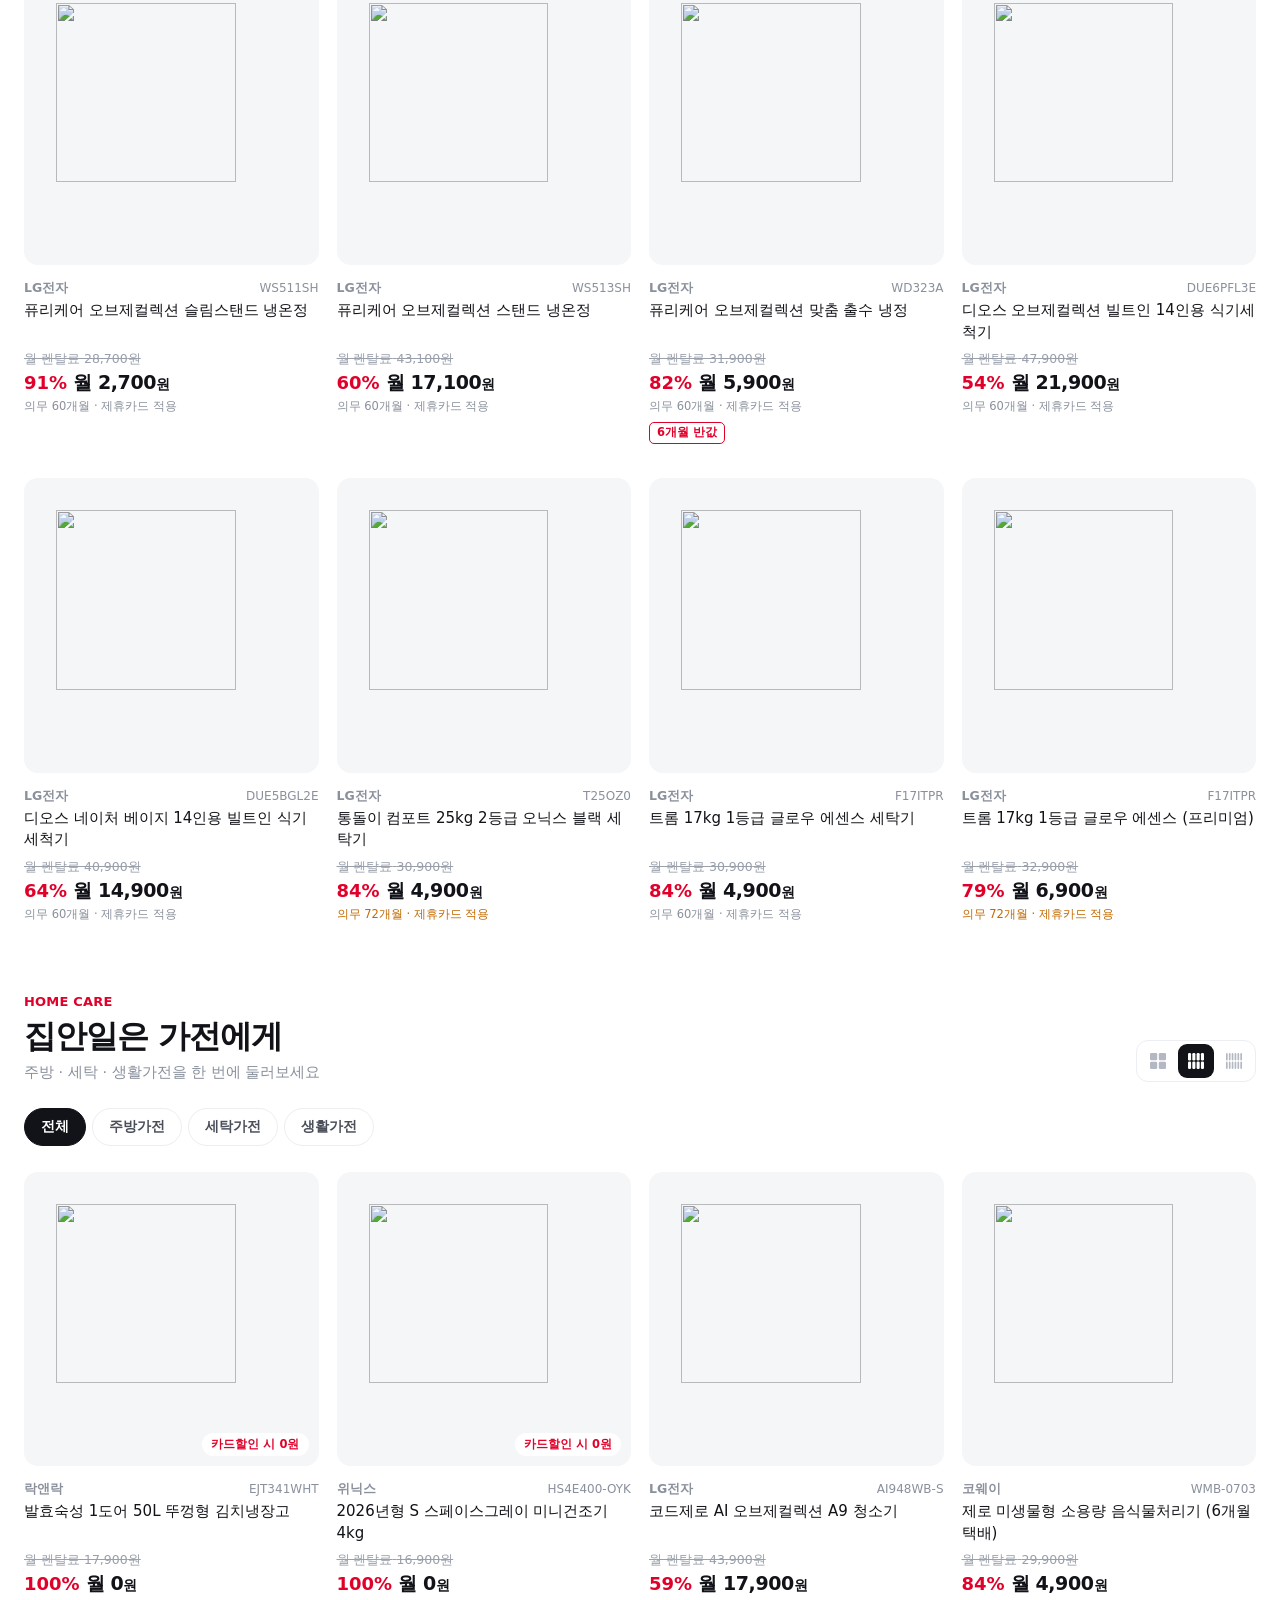
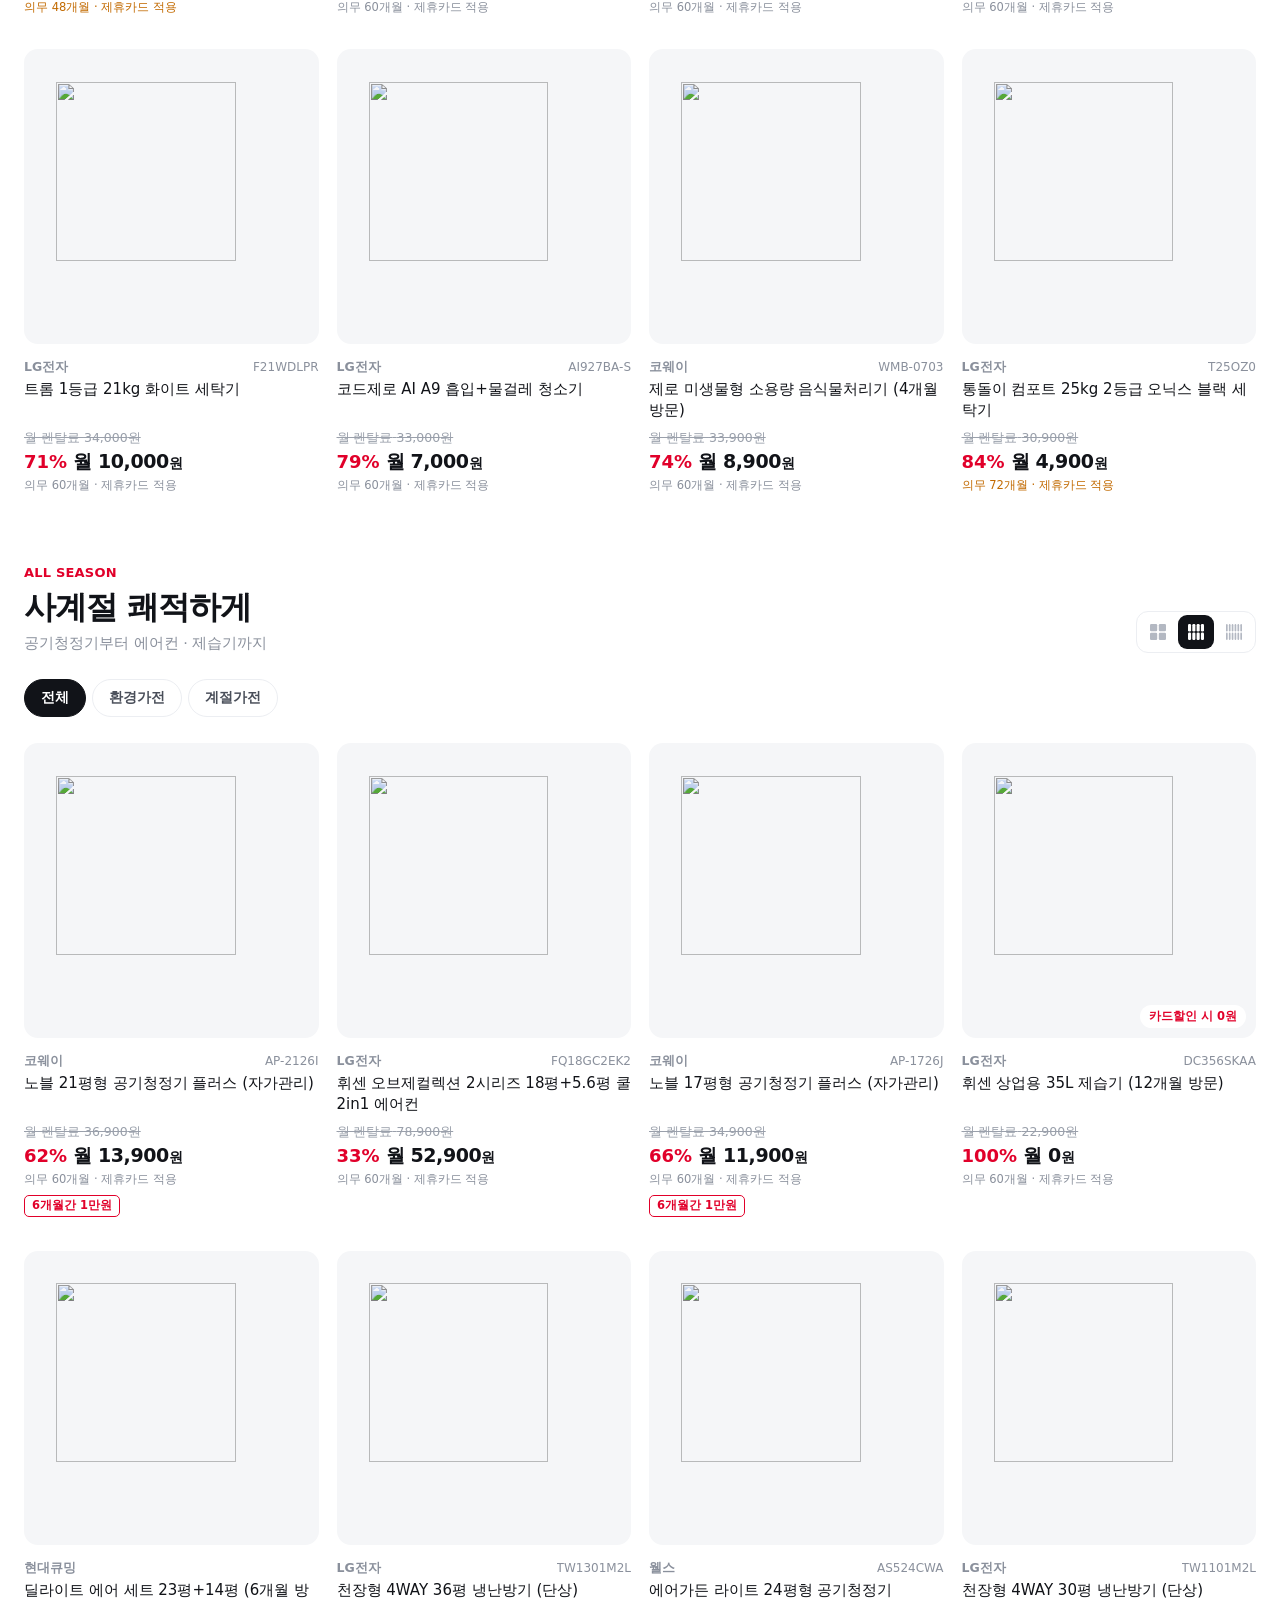
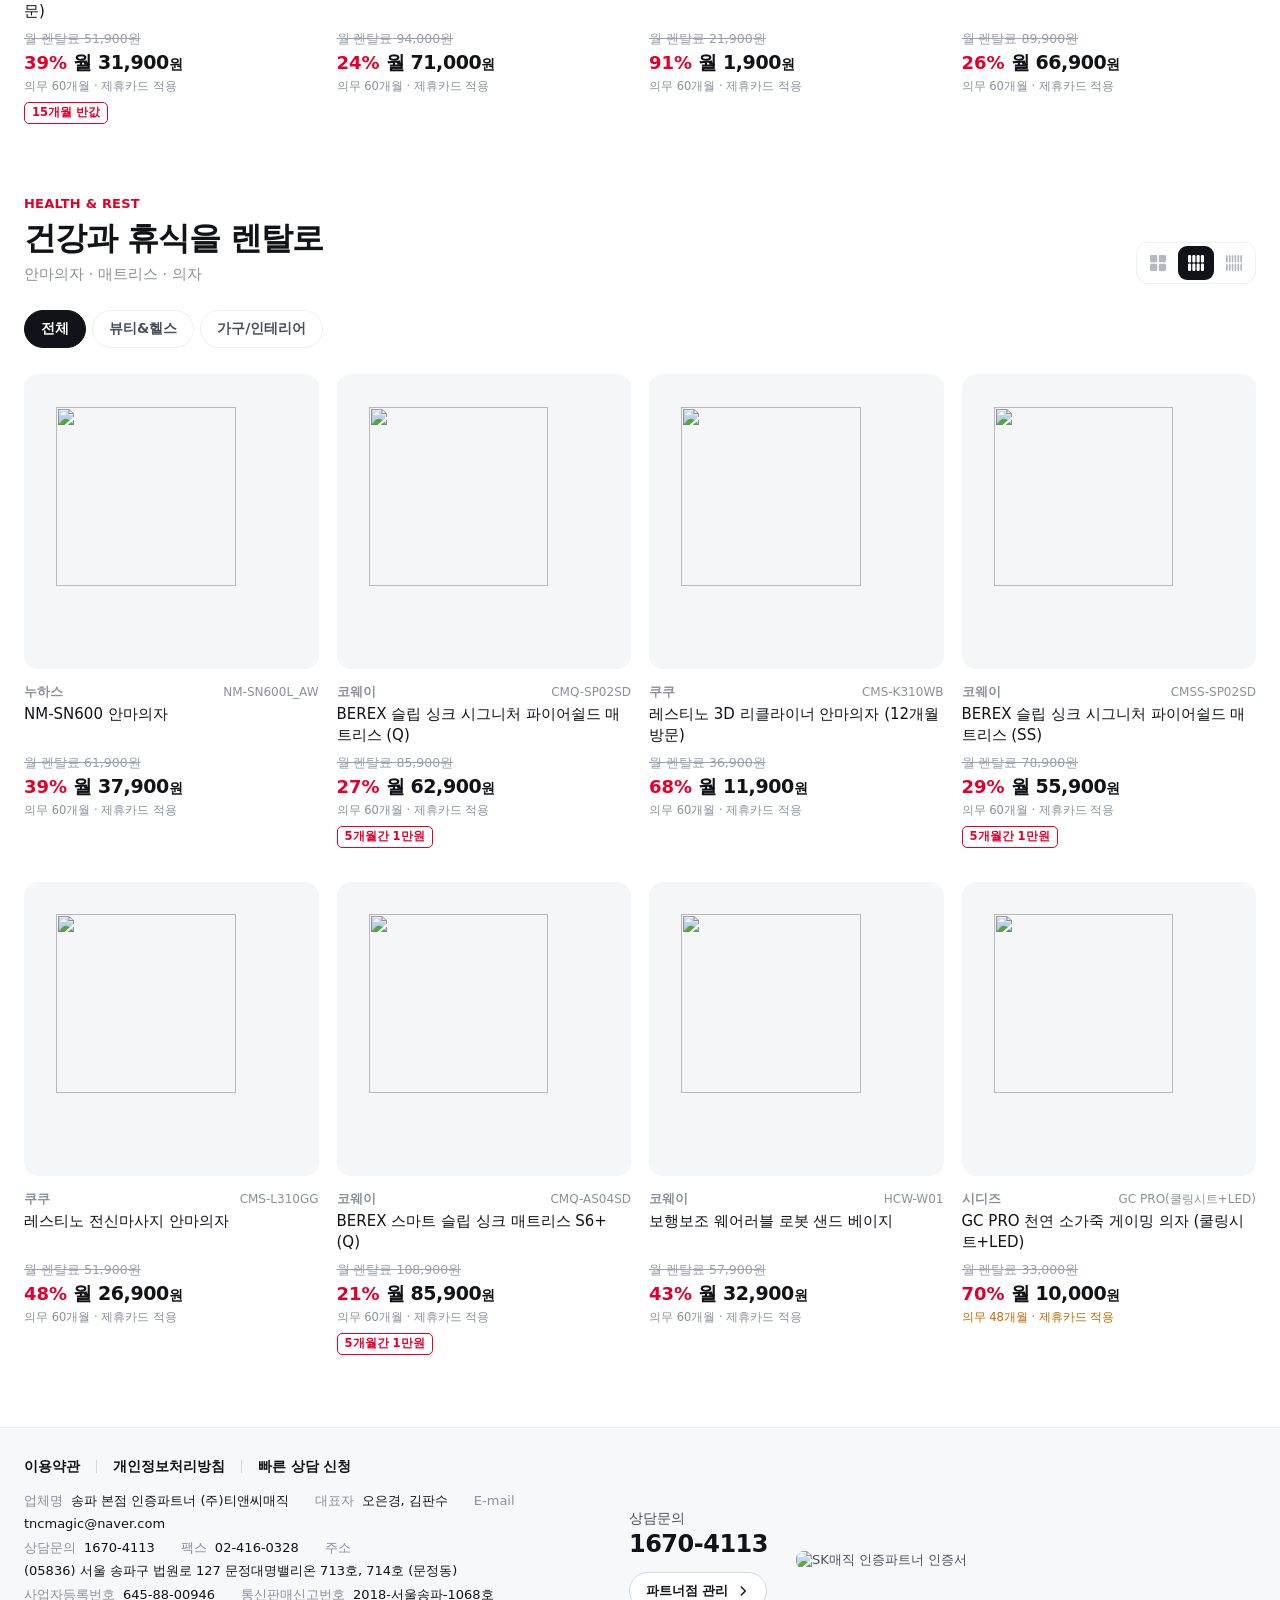
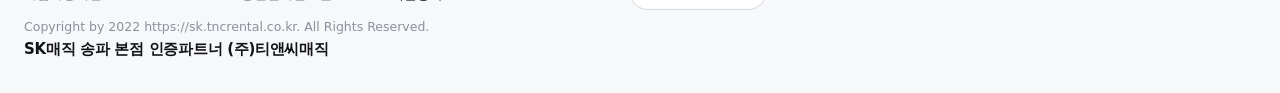
==== commit 06a27bbd: "1670-4113 phone icon rings briefly every few seconds Short ±14° wiggle on the header phone icon (PC " ====
--- a/index.html
+++ b/index.html
@@ -22,12 +22,12 @@
 <link rel="preconnect" href="https://fonts.googleapis.com">
 <link rel="preconnect" href="https://fonts.gstatic.com" crossorigin>
 <link href="https://fonts.googleapis.com/css2?family=Jua&display=swap" rel="stylesheet">
-<link rel="stylesheet" href="css/header.css?v=202610281449">
-<link rel="stylesheet" href="css/main.css?v=202610281449">
-<link rel="stylesheet" href="css/main-banner.css?v=202610281449">
-<link rel="stylesheet" href="css/video-banner.css?v=202610281449">
-<link rel="stylesheet" href="css/layout-switch.css?v=202610281449">
-<link rel="stylesheet" href="css/guide-blog.css?v=202610281449">
+<link rel="stylesheet" href="css/header.css?v=202610281452">
+<link rel="stylesheet" href="css/main.css?v=202610281452">
+<link rel="stylesheet" href="css/main-banner.css?v=202610281452">
+<link rel="stylesheet" href="css/video-banner.css?v=202610281452">
+<link rel="stylesheet" href="css/layout-switch.css?v=202610281452">
+<link rel="stylesheet" href="css/guide-blog.css?v=202610281452">
 </head>
 <body class="has-mnav">
 
@@ -338,21 +338,21 @@
 <div class="toast" id="toast"></div>
 
 
-<script src="js/data.js?v=202610281449"></script>
-<script src="js/data-all.js?v=202610281449"></script>
-<script src="js/data-periods.js?v=202610281449"></script>
-<script src="js/data-models.js?v=202610281449"></script>
-<script src="js/hero-slides.js?v=202610281449"></script>
-<script src="js/fx.js?v=202610281449"></script>
-<script src="js/header.js?v=202610281449"></script>
-<script src="js/layout-switch.js?v=202610281449"></script>
-<script src="js/main.js?v=202610281449"></script>
-<script src="js/data-card-list.js?v=202610281449"></script>
-<script src="js/card-rail.js?v=202610281449"></script>
-<script src="js/hero.js?v=202610281449"></script>
-<script src="js/main-banner-data.js?v=202610281449"></script>
-<script src="js/main-banner.js?v=202610281449"></script>
-<script src="js/video-banner.js?v=202610281449"></script>
-<script src="js/guide-blog.js?v=202610281449"></script>
+<script src="js/data.js?v=202610281452"></script>
+<script src="js/data-all.js?v=202610281452"></script>
+<script src="js/data-periods.js?v=202610281452"></script>
+<script src="js/data-models.js?v=202610281452"></script>
+<script src="js/hero-slides.js?v=202610281452"></script>
+<script src="js/fx.js?v=202610281452"></script>
+<script src="js/header.js?v=202610281452"></script>
+<script src="js/layout-switch.js?v=202610281452"></script>
+<script src="js/main.js?v=202610281452"></script>
+<script src="js/data-card-list.js?v=202610281452"></script>
+<script src="js/card-rail.js?v=202610281452"></script>
+<script src="js/hero.js?v=202610281452"></script>
+<script src="js/main-banner-data.js?v=202610281452"></script>
+<script src="js/main-banner.js?v=202610281452"></script>
+<script src="js/video-banner.js?v=202610281452"></script>
+<script src="js/guide-blog.js?v=202610281452"></script>
 </body>
 </html>
--- a/css/header.css
+++ b/css/header.css
@@ -42,6 +42,10 @@
 .tel .ic{width:40px;height:40px;border-radius:50%;background:var(--red-bg);color:var(--red);display:grid;place-items:center}
 .tel small{display:block;font-size:11.5px;color:var(--ink3);line-height:1.1}
 .tel strong{display:block;font-size:21px;font-weight:800;letter-spacing:-.3px;line-height:1.15}
+/* 1670-4113 phone icon (PC .tel and mobile .m-tel): a short ring wiggle, then rest — repeats every 2.8s */
+.tel .ic svg,.m-tel svg{transform-origin:50% 50%;animation:telRing 2.8s ease-in-out infinite}
+@keyframes telRing{0%,22%,100%{transform:none}3%{transform:rotate(-14deg)}6%{transform:rotate(12deg)}9%{transform:rotate(-10deg)}12%{transform:rotate(8deg)}15%{transform:rotate(-5deg)}18%{transform:rotate(3deg)}}
+@media (prefers-reduced-motion:reduce){.tel .ic svg,.m-tel svg{animation:none}}
 .btn{height:46px;padding:0 20px;border-radius:999px;font-weight:700;font-size:14.5px;display:inline-flex;align-items:center;gap:7px;white-space:nowrap;transition:.15s}
 .btn-red{background:var(--red);color:#fff;box-shadow:none}
 .btn-red:hover{background:var(--red-d);transform:translateY(-1px)}
